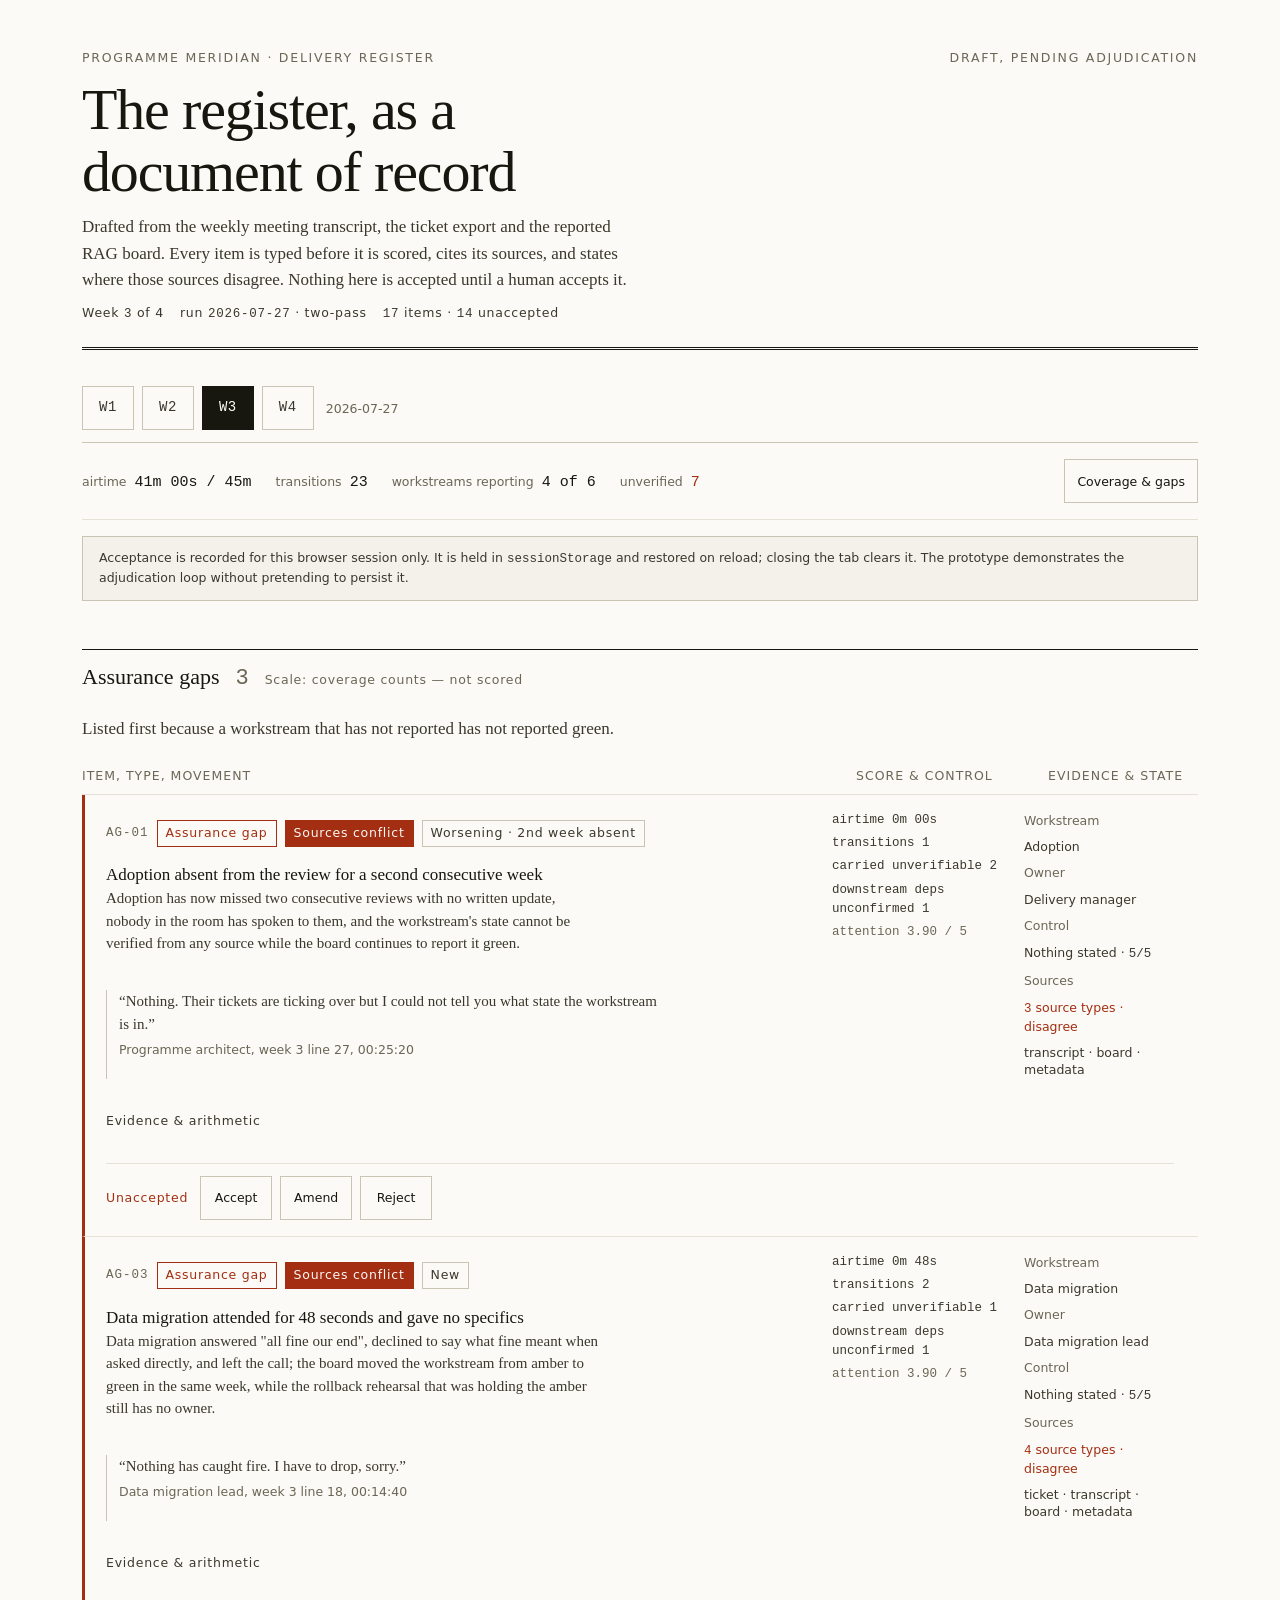
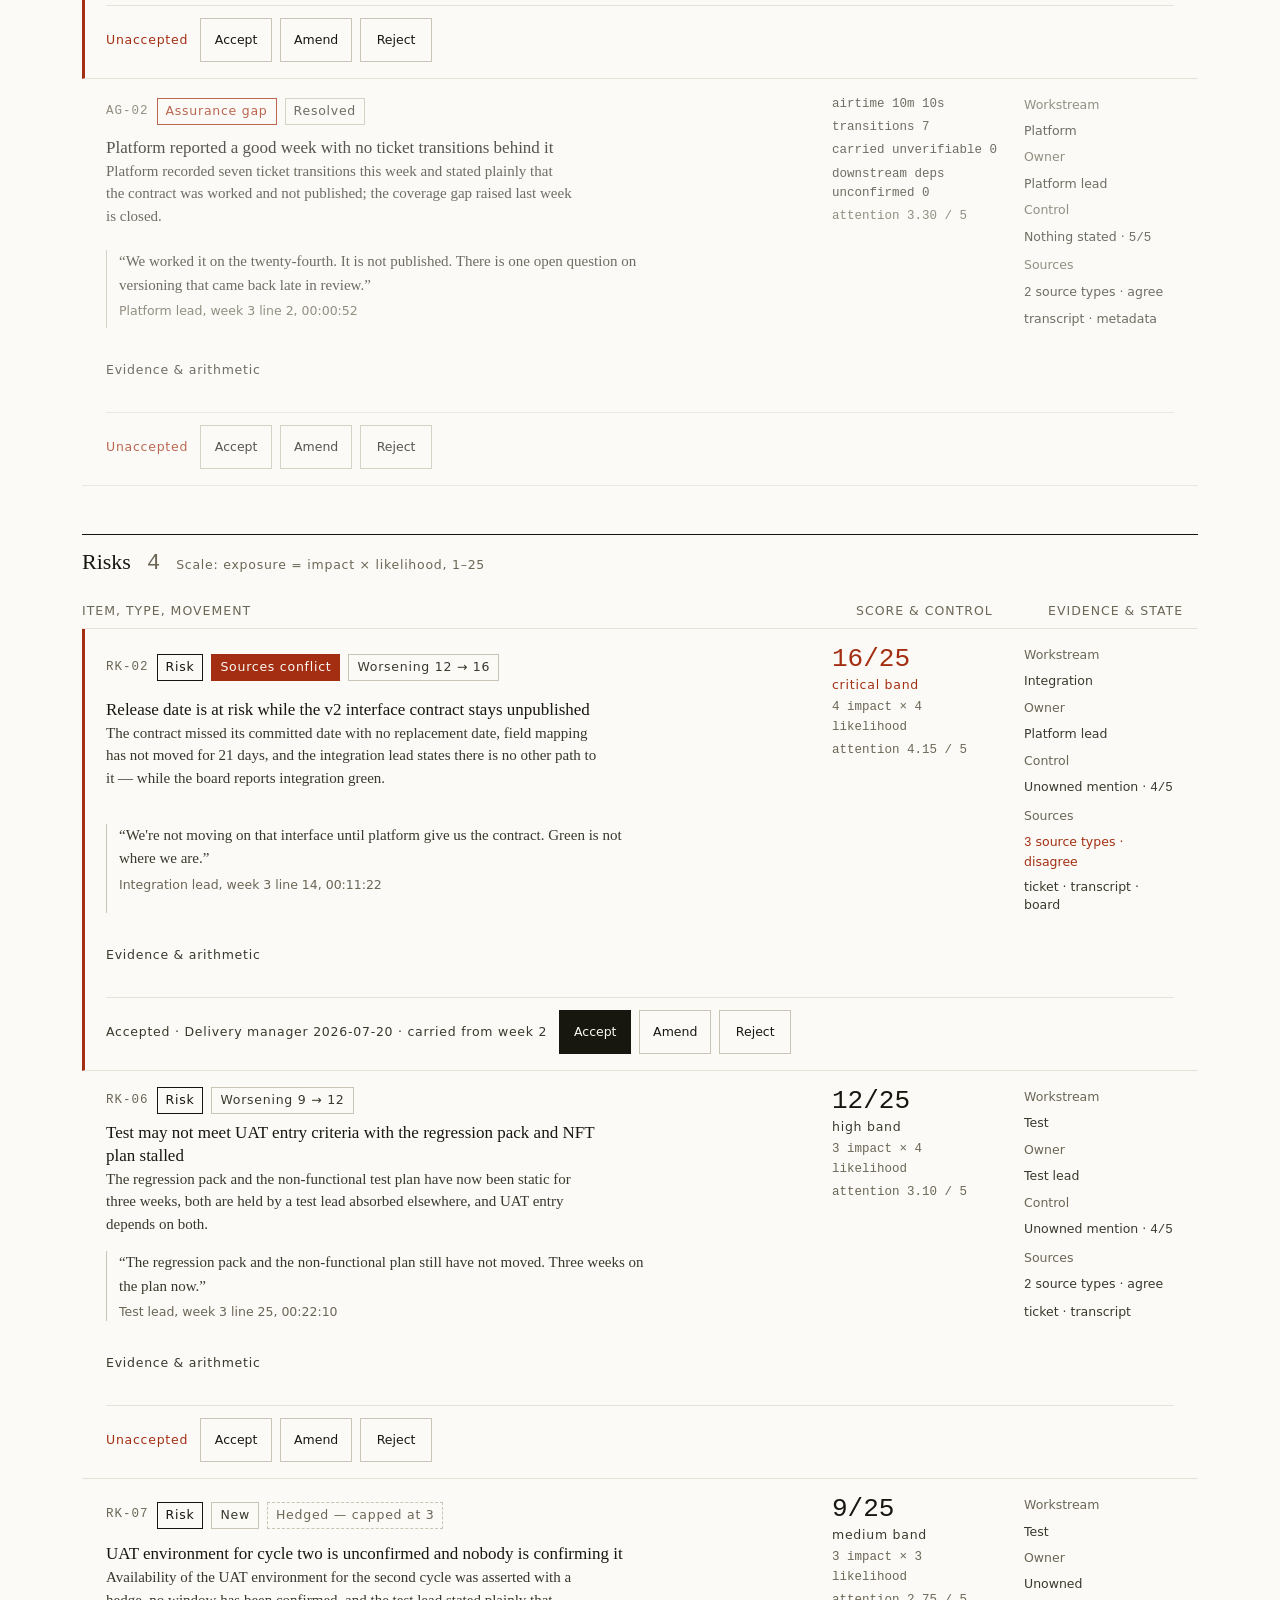
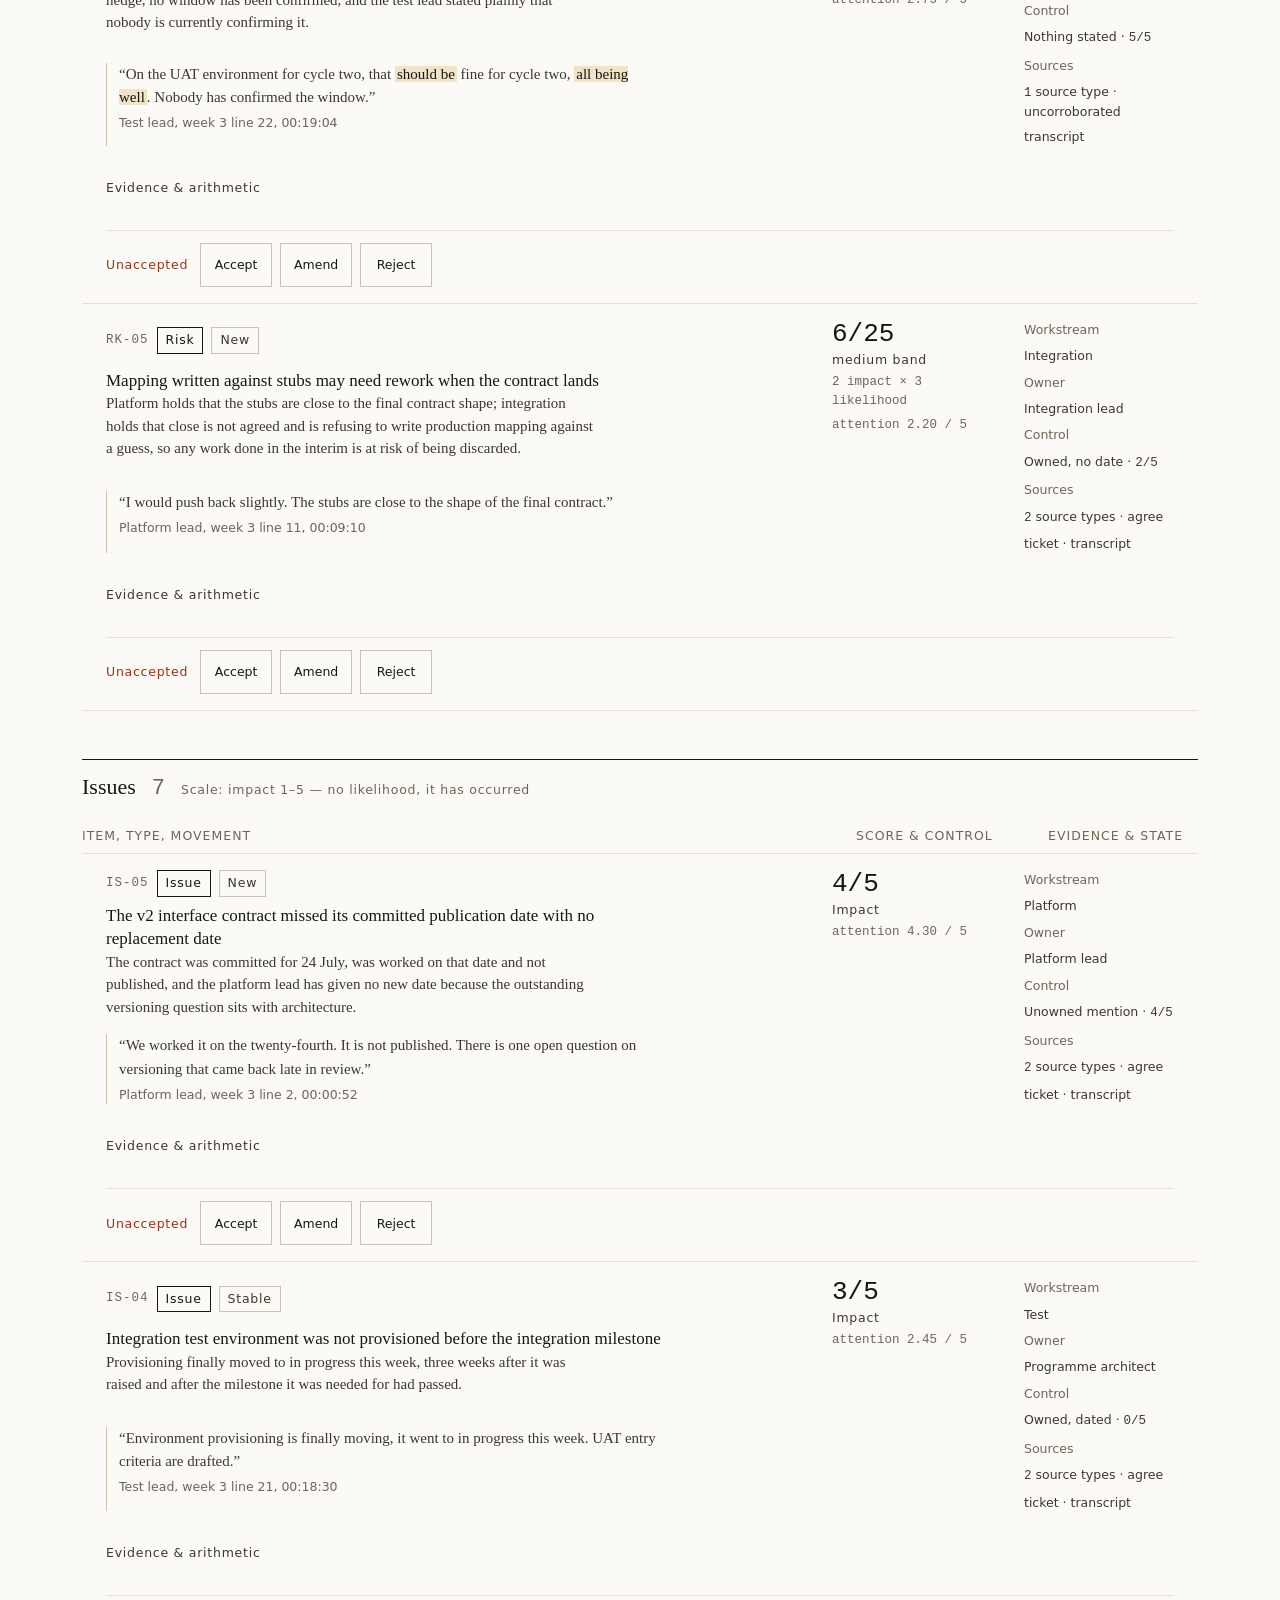
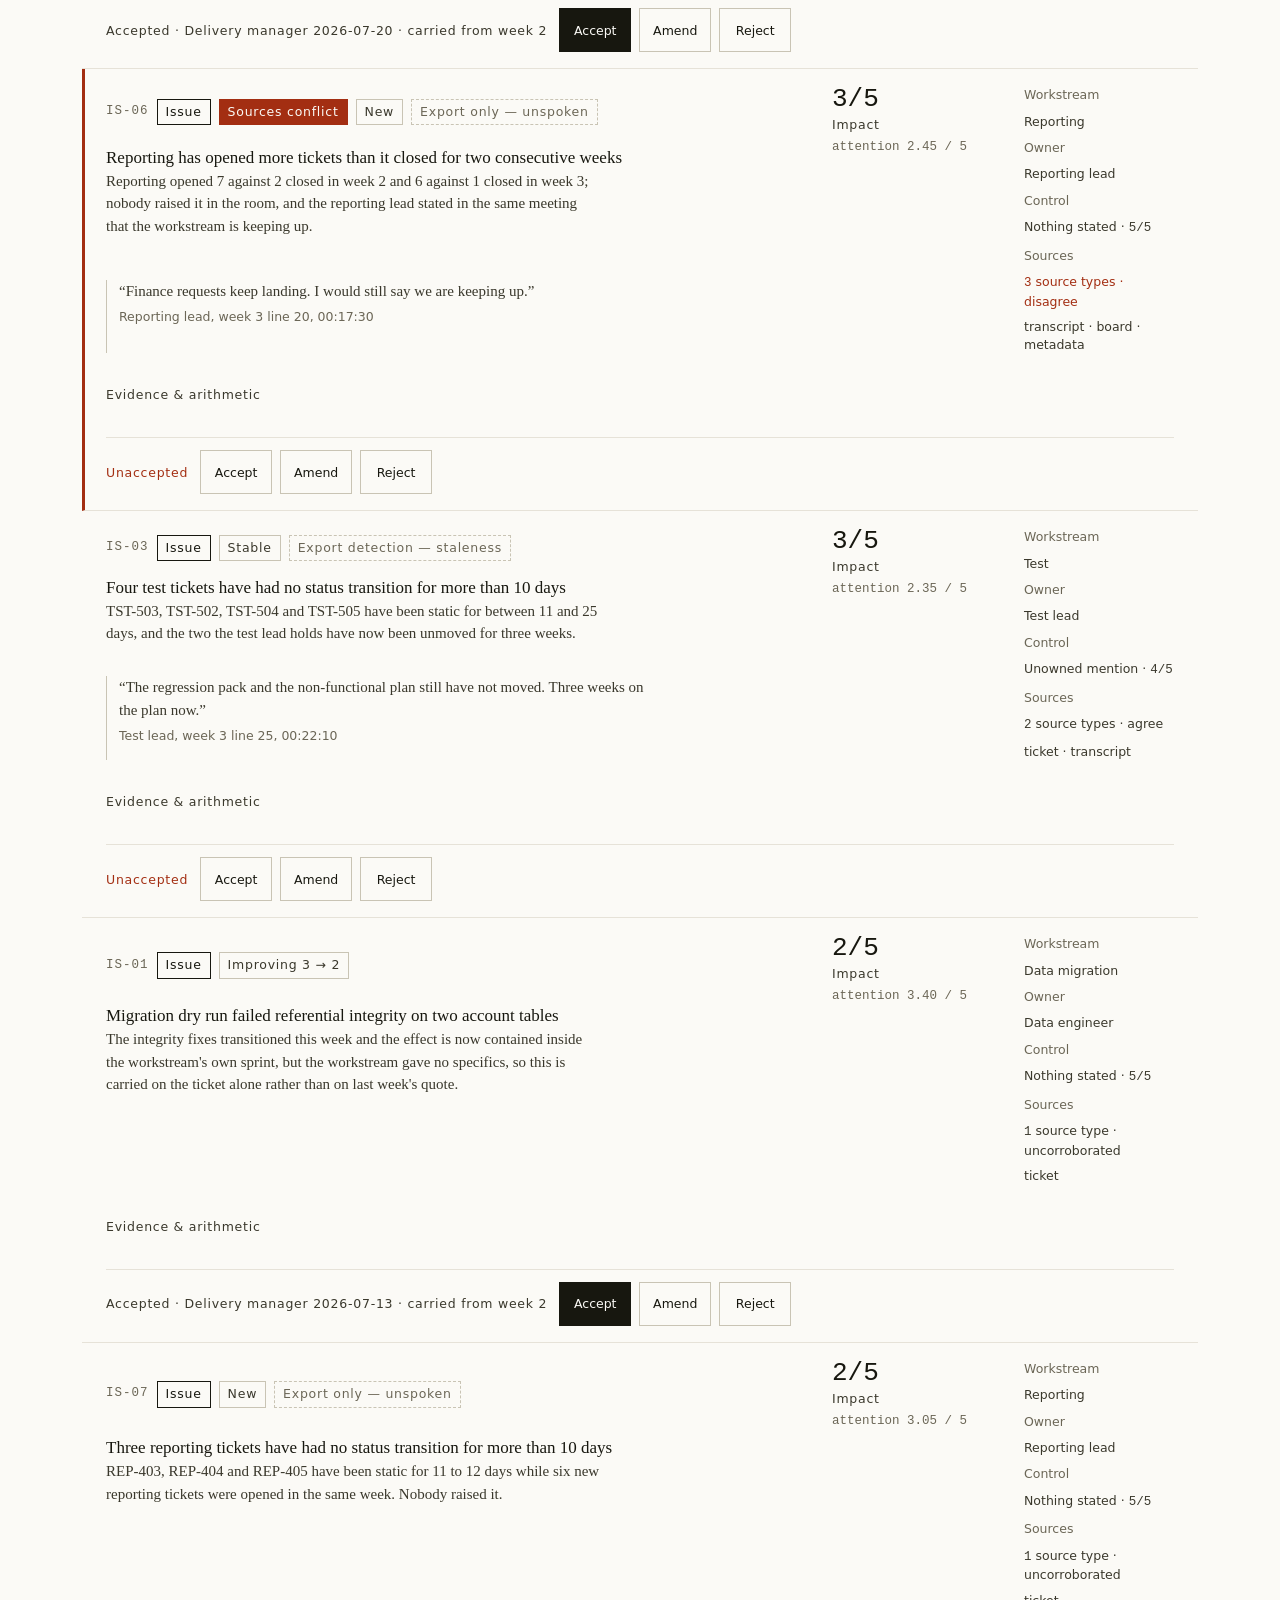
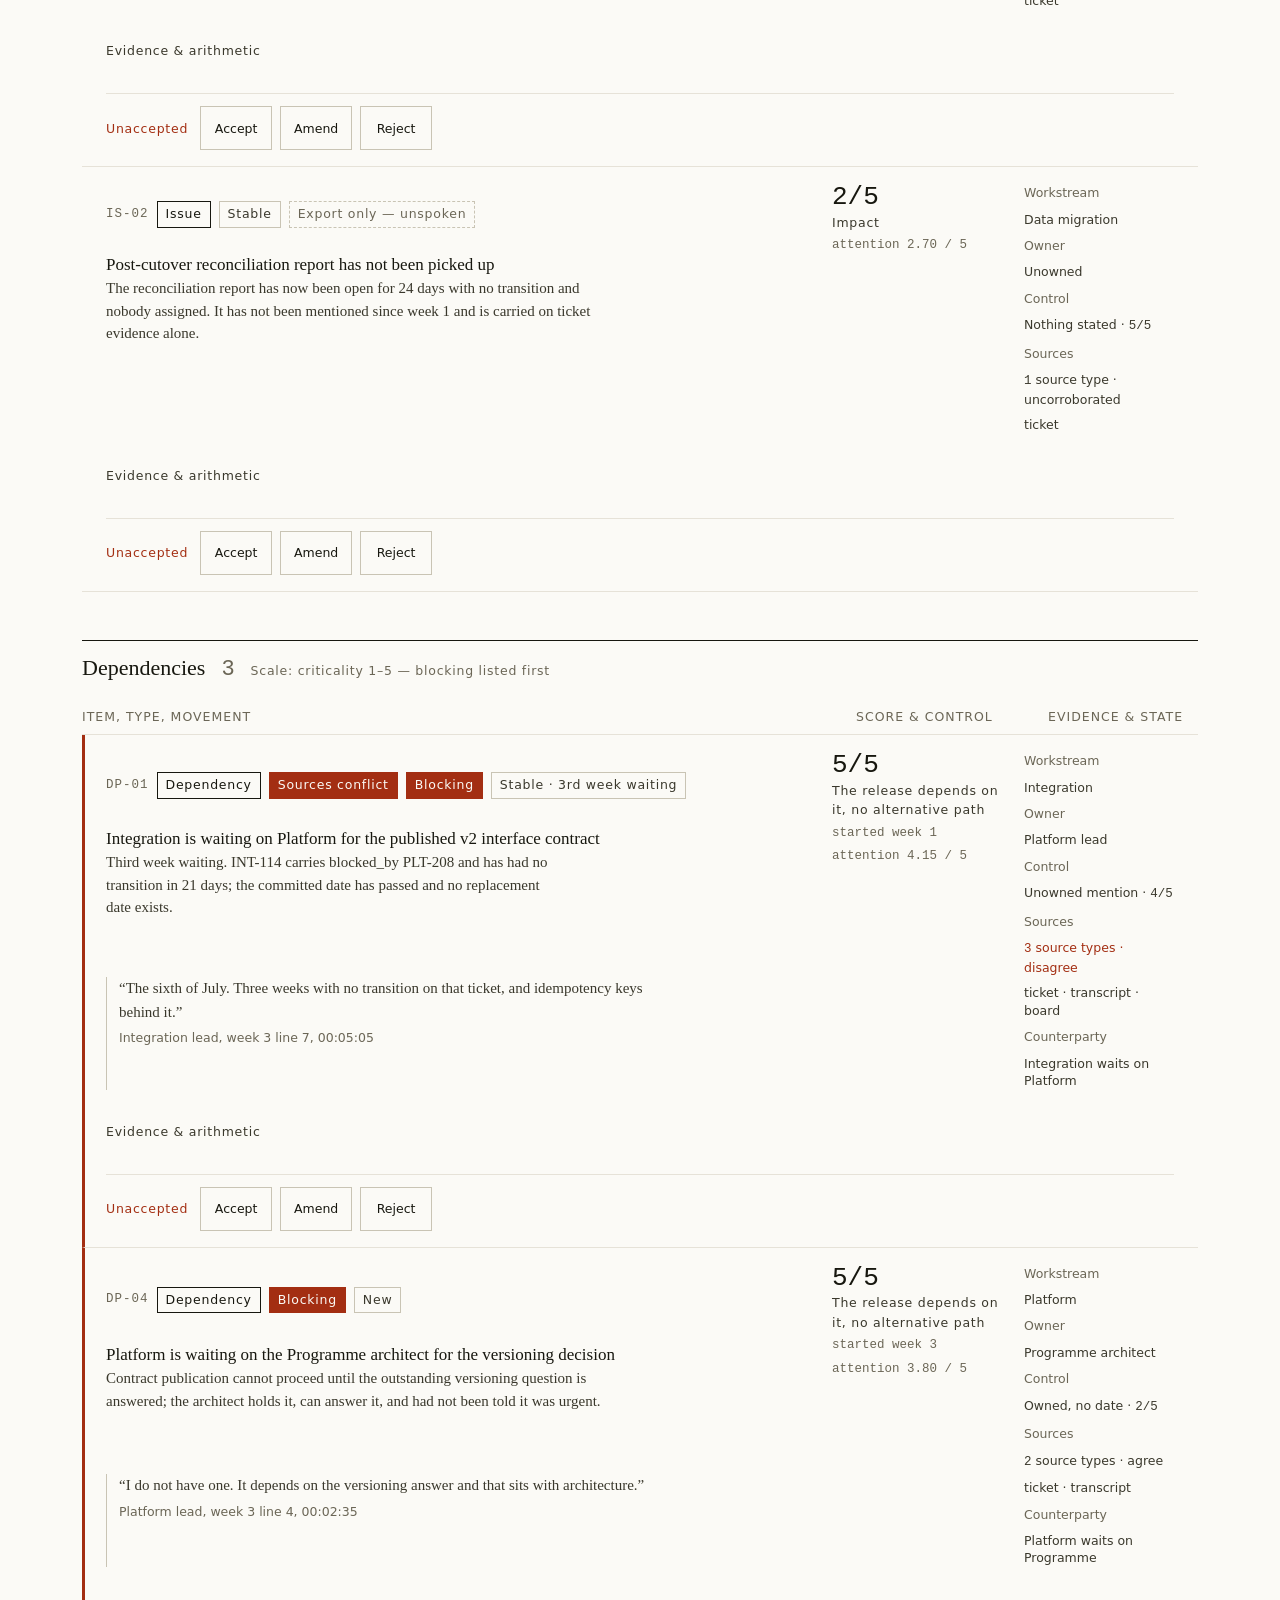
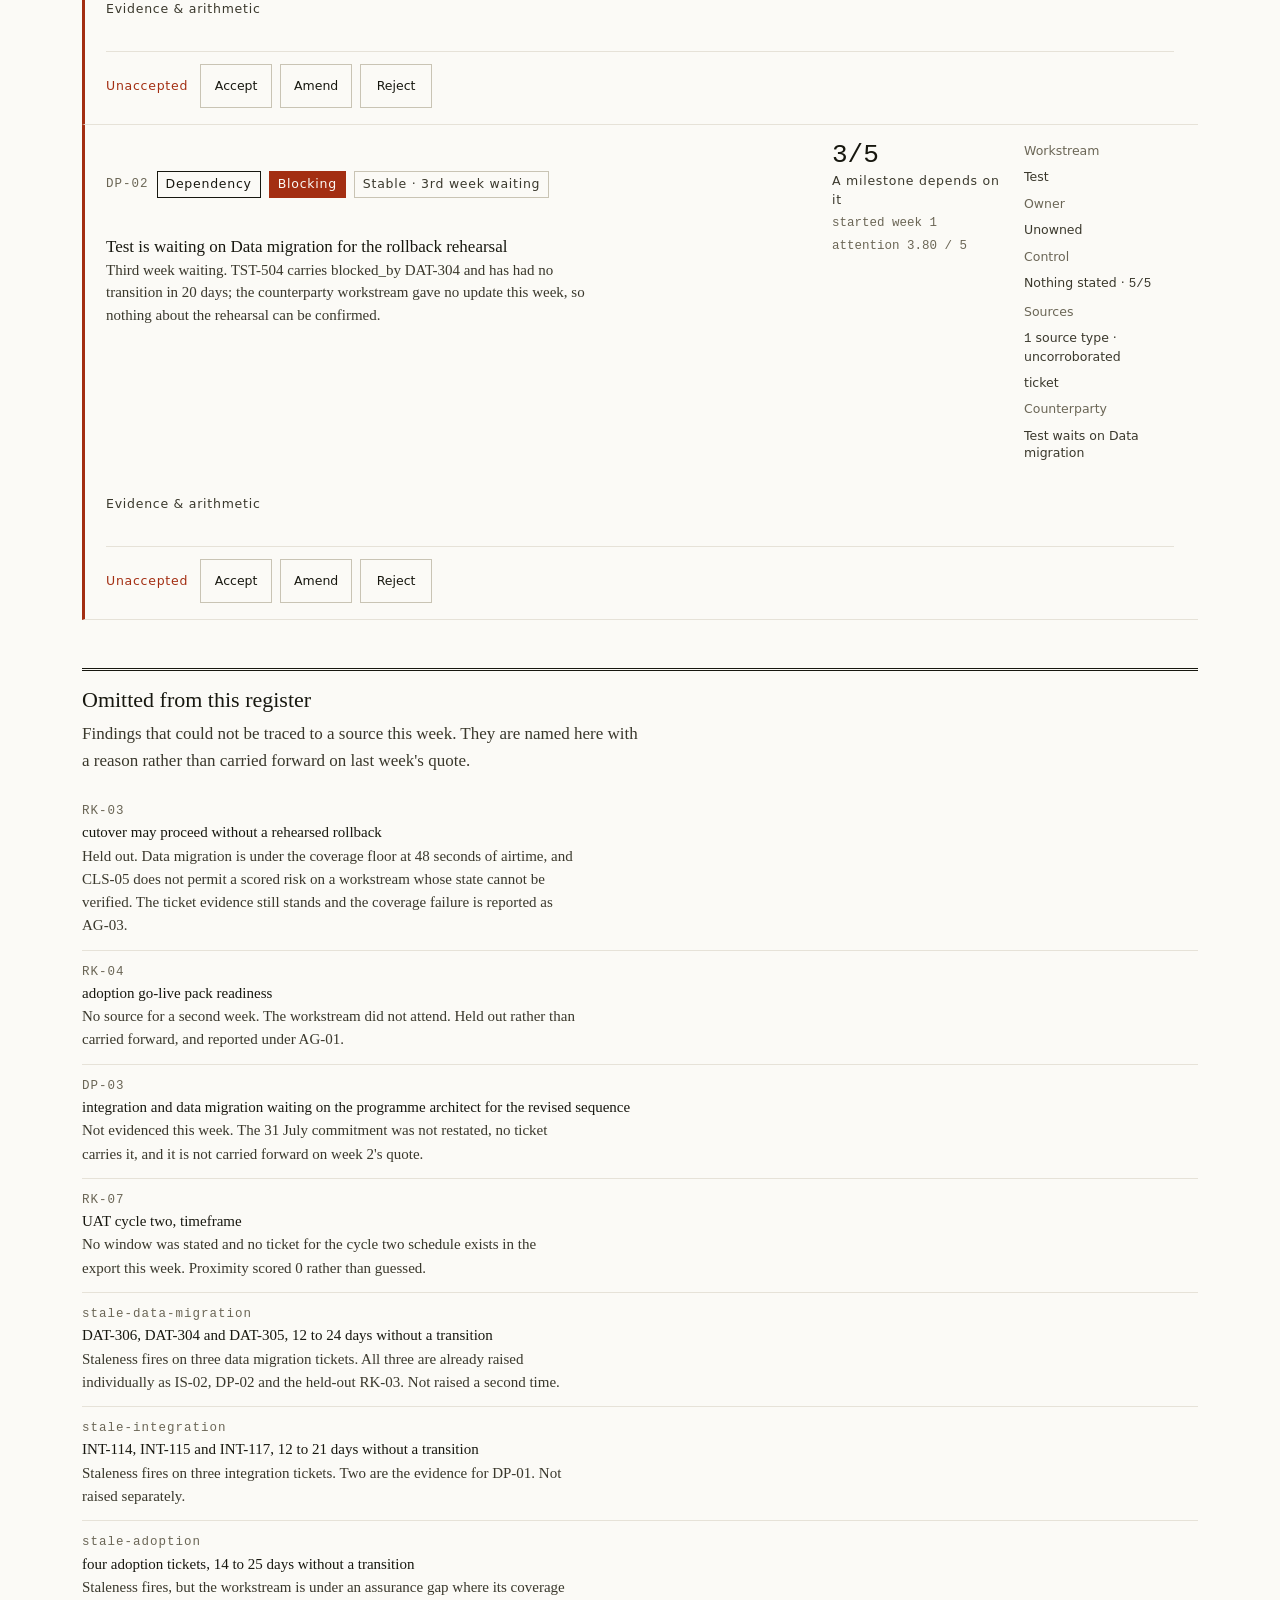
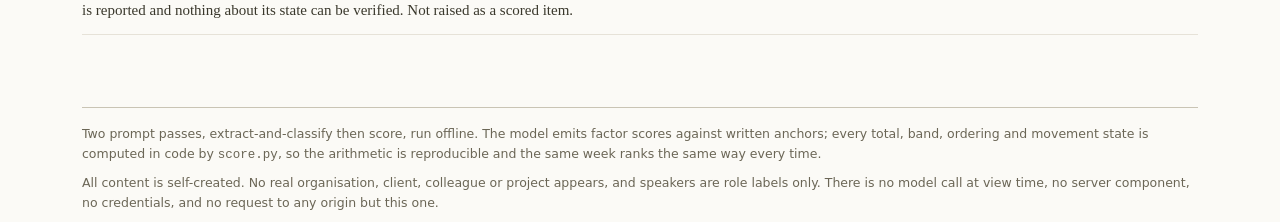
==== risk-radar.html @ 932c8c32 "Build Risk Radar: four-week corpus, two prompt passes, scored register and report Implements the PRD" ====
<!doctype html>
<html lang="en-GB">
<head>
<meta charset="utf-8">
<meta name="viewport" content="width=device-width, initial-scale=1">
<title>Risk Radar — delivery register</title>
<!-- Single-file build. Regenerate with python3 tools/build_bundle.py -->
<meta name="description" content="A weekly delivery register drafted from the meeting transcript, the ticket export and the reported RAG board, where every item cites its evidence.">
<meta name="color-scheme" content="light dark">
<style>
/* Risk Radar — the register as a document of record.
   Tokens are exact and closed: no colour, size or spacing outside this block
   appears anywhere else in the stylesheet. */

:root {
  --paper: #FBFAF6;
  --paper-sunk: #F3F1EA;
  --ink: #17170F;
  --ink-2: #3A382C;
  --ink-3: #6B6656;
  --rule: #C9C4B4;
  --rule-faint: #E6E2D8;
  --alarm: #A32E12;
  --on-alarm: #FBFAF6;
  --reclass: #F1E2C8;
  --hedge: #F1E2C8;

  /* Spectral, IBM Plex Sans and IBM Plex Mono are the intended faces. The
     report makes no request to any origin but itself (NFR-05), so the roles
     are held by system stacks with the same job: serif for prose, sans for
     labels, mono with tabular figures for every number. */
  --font-text: Georgia, "Iowan Old Style", "Times New Roman", serif;
  --font-label: system-ui, -apple-system, "Segoe UI", Roboto, sans-serif;
  --font-num: ui-monospace, SFMono-Regular, "SF Mono", Menlo, Consolas, monospace;

  --s1: 4px; --s2: 8px; --s3: 12px; --s4: 16px;
  --s5: 24px; --s6: 32px; --s7: 48px; --s8: 72px;
}

@media (prefers-color-scheme: dark) {
  :root:not([data-theme="light"]) {
    --paper: #14140E;
    --paper-sunk: #1D1D15;
    --ink: #EFEDE4;
    --ink-2: #C6C2B2;
    --ink-3: #948E7C;
    --rule: #3A382C;
    --rule-faint: #2A2A20;
    --alarm: #E8734F;
    --on-alarm: #14140E;
    --reclass: #3A3320;
    --hedge: #3A3320;
  }
}

:root[data-theme="dark"] {
  --paper: #14140E;
  --paper-sunk: #1D1D15;
  --ink: #EFEDE4;
  --ink-2: #C6C2B2;
  --ink-3: #948E7C;
  --rule: #3A382C;
  --rule-faint: #2A2A20;
  --alarm: #E8734F;
  --on-alarm: #14140E;
  --reclass: #3A3320;
  --hedge: #3A3320;
}

*, *::before, *::after { box-sizing: border-box; }

html { -webkit-text-size-adjust: 100%; }

body {
  margin: 0;
  background: var(--paper);
  color: var(--ink);
  font-family: var(--font-text);
  font-size: 17px;
  line-height: 1.55;
  overflow-wrap: anywhere;
}

/* No radius, no shadow, anywhere. Depth is rules only. */
a { color: inherit; }
h1, h2, h3, h4 { margin: 0; font-weight: 400; }
p { margin: 0; }
dl, dd, dt { margin: 0; }
button { font: inherit; color: inherit; background: none; border: 0; }

.page {
  max-width: 1180px;
  margin: 0 auto;
  padding: var(--s7) var(--s6) var(--s8);
}

.u-num { font-family: var(--font-num); font-variant-numeric: tabular-nums; }
.u-label {
  font-family: var(--font-label);
  font-size: 12.5px;
  letter-spacing: 0.06em;
  line-height: 1.35;
}
.u-caps {
  font-family: var(--font-label);
  font-size: 12.5px;
  font-weight: 600;
  letter-spacing: 0.08em;
  text-transform: uppercase;
  color: var(--ink-3);
}
.u-sr {
  position: absolute; width: 1px; height: 1px;
  padding: 0; margin: -1px; overflow: hidden;
  clip-path: inset(50%); white-space: nowrap;
}

/* ── masthead ───────────────────────────────────────────────────────── */

.masthead {
  display: grid;
  gap: var(--s3);
  padding-bottom: var(--s5);
  border-bottom: 3px double var(--ink);
}
.masthead__rail {
  display: flex; flex-wrap: wrap; gap: var(--s3);
  justify-content: space-between; align-items: baseline;
  color: var(--ink-3);
  font-family: var(--font-label);
  font-size: 12.5px;
  letter-spacing: 0.14em;
  text-transform: uppercase;
}
.masthead__title {
  font-size: clamp(34px, 5vw, 58px);
  line-height: 1.06;
  letter-spacing: -0.02em;
  max-width: 22ch;
  text-wrap: balance;
}
.masthead__sub { max-width: 66ch; color: var(--ink-2); text-wrap: pretty; }
.masthead__counts {
  display: flex; flex-wrap: wrap; gap: var(--s2) var(--s4);
  color: var(--ink-2);
}

.banner {
  margin-top: var(--s4);
  padding: var(--s3) var(--s4);
  border: 1px solid var(--rule);
  background: var(--paper-sunk);
  color: var(--ink-2);
  font-family: var(--font-label);
  font-size: 12.5px;
  line-height: 1.5;
}

/* ── week bar ───────────────────────────────────────────────────────── */

.weekbar {
  position: sticky; top: 0; z-index: 2;
  display: flex; flex-wrap: wrap; gap: var(--s3);
  align-items: center;
  margin-top: var(--s5);
  padding: var(--s3) 0;
  background: var(--paper);
  border-bottom: 1px solid var(--rule);
}
.weekbar__set { display: flex; gap: var(--s2); }
.weekbar__btn {
  min-height: 44px;
  padding: var(--s2) var(--s4);
  border: 1px solid var(--rule);
  background: var(--paper);
  color: var(--ink-2);
  font-family: var(--font-num);
  font-variant-numeric: tabular-nums;
  font-size: 14px;
  letter-spacing: 0.04em;
  cursor: pointer;
}
.weekbar__btn[aria-current="true"] {
  border-color: var(--ink);
  background: var(--ink);
  color: var(--paper);
}
.weekbar__date { color: var(--ink-3); font-family: var(--font-label); font-size: 12.5px; }

/* ── coverage strip ─────────────────────────────────────────────────── */

.coverage {
  display: flex; flex-wrap: wrap;
  gap: var(--s3) var(--s5);
  align-items: baseline;
  padding: var(--s4) 0;
  border-bottom: 1px solid var(--rule-faint);
}
.coverage__stat { display: flex; gap: var(--s2); align-items: baseline; }
.coverage__stat dt { color: var(--ink-3); font-family: var(--font-label); font-size: 12.5px; }
.coverage__stat dd { font-family: var(--font-num); font-variant-numeric: tabular-nums; font-size: 15px; }
.coverage__stat--alarm dd { color: var(--alarm); }
.coverage__more {
  margin-inline-start: auto;
  min-height: 44px; padding: var(--s2) var(--s3);
  border: 1px solid var(--rule);
  font-family: var(--font-label); font-size: 12.5px;
  cursor: pointer;
}

/* ── groups ─────────────────────────────────────────────────────────── */

.group { margin-top: var(--s7); }
.group__head {
  display: flex; flex-wrap: wrap; gap: var(--s2) var(--s4);
  align-items: baseline;
  padding: var(--s3) 0;
  border-top: 1px solid var(--ink);
}
.group__name { font-size: 22px; line-height: 1.2; font-weight: 500; }
.group__count { font-family: var(--font-num); font-variant-numeric: tabular-nums; font-size: 22px; color: var(--ink-3); }
.group__scale { color: var(--ink-3); font-family: var(--font-label); font-size: 12.5px; letter-spacing: 0.06em; }
.group__note { padding: var(--s2) 0 var(--s4); color: var(--ink-2); max-width: 66ch; }
.group__empty { padding: var(--s4) 0; color: var(--ink-3); border-bottom: 1px solid var(--rule-faint); }

.colheads {
  display: grid;
  grid-template-columns: 1fr 168px 150px;
  column-gap: var(--s5);
  padding: var(--s2) 0;
  border-bottom: 1px solid var(--rule-faint);
  color: var(--ink-3);
  font-family: var(--font-label);
  font-size: 12.5px;
  letter-spacing: 0.08em;
  text-transform: uppercase;
}

/* ── row ────────────────────────────────────────────────────────────── */

.row {
  display: grid;
  grid-template-columns: 1fr 168px 150px;
  grid-template-areas:
    "head  score meta"
    "title score meta"
    "quote score meta"
    "evid  evid  evid"
    "adj   adj   adj";
  column-gap: var(--s5);
  row-gap: var(--s2);
  padding: var(--s4) var(--s5);
  border-bottom: 1px solid var(--rule-faint);
}
.row.is-alarm {
  border-inline-start: 3px solid var(--alarm);
  padding-inline-start: 21px;
}
.row.is-rejected { opacity: 0.55; }
.row.is-rejected .row__title { text-decoration: line-through; }
.row.is-resolved { opacity: 0.72; }

.row__head { grid-area: head; display: flex; flex-wrap: wrap; gap: var(--s2); align-items: center; }
.row__id {
  font-family: var(--font-num);
  font-variant-numeric: tabular-nums;
  font-size: 12.5px;
  letter-spacing: 0.08em;
  color: var(--ink-3);
}
.row__title { grid-area: title; font-size: 17px; line-height: 1.35; max-width: 66ch; text-wrap: pretty; }
.row__statement { color: var(--ink-2); font-size: 15px; line-height: 1.5; max-width: 66ch; }
.row__quote {
  grid-area: quote;
  margin: var(--s2) 0 0;
  padding-inline-start: var(--s3);
  border-inline-start: 1px solid var(--rule);
  max-width: 74ch;
  color: var(--ink-2);
  font-size: 15px;
}
.row__quote cite { display: block; margin-top: var(--s1); color: var(--ink-3); font-family: var(--font-label); font-size: 12.5px; font-style: normal; }
.row__quote mark { background: var(--hedge); color: var(--ink); padding: 0 2px; }

.row__score { grid-area: score; align-self: start; }
.score__value { font-family: var(--font-num); font-variant-numeric: tabular-nums; font-size: 26px; font-weight: 500; line-height: 1.15; }
.score__value.is-critical { color: var(--alarm); }
.score__band { font-family: var(--font-label); font-size: 12.5px; letter-spacing: 0.06em; color: var(--ink-2); }
.score__band.is-critical { color: var(--alarm); }
.score__terms, .score__attention { margin-top: var(--s1); font-family: var(--font-num); font-variant-numeric: tabular-nums; font-size: 12.5px; color: var(--ink-3); }
.score__counts { display: grid; gap: var(--s1); }
.score__counts div { font-family: var(--font-num); font-variant-numeric: tabular-nums; font-size: 12.5px; color: var(--ink-2); }
.score__counts b { font-weight: 500; }

.row__meta { grid-area: meta; align-self: start; display: grid; gap: var(--s2); }
.row__meta dt { color: var(--ink-3); font-family: var(--font-label); font-size: 12.5px; }
.row__meta dd { font-family: var(--font-label); font-size: 12.5px; color: var(--ink-2); line-height: 1.4; }
.row__meta dd.is-alarm { color: var(--alarm); }
.row__meta .u-num { font-family: var(--font-num); font-variant-numeric: tabular-nums; }

/* ── chips ──────────────────────────────────────────────────────────── */

.chip {
  display: inline-block;
  padding: var(--s1) var(--s2);
  font-family: var(--font-label);
  font-size: 12.5px;
  letter-spacing: 0.06em;
  line-height: 1.35;
  white-space: normal;
}
.chip--type { border: 1px solid var(--ink); color: var(--ink); }
.chip--type.is-gap { border-color: var(--alarm); color: var(--alarm); }
.chip--alarm { background: var(--alarm); color: var(--on-alarm); border: 1px solid var(--alarm); }
.chip--move { border: 1px solid var(--rule); color: var(--ink-2); }
.chip--reclass { border: 1px solid var(--ink); background: var(--reclass); color: var(--ink); }
.chip--note { border: 1px dashed var(--rule); color: var(--ink-3); }

/* ── disclosure ─────────────────────────────────────────────────────── */

.row__evidence { grid-area: evid; margin-top: var(--s3); }
.row__evidence > summary {
  display: inline-block;
  min-height: 44px;
  padding: var(--s3) 0;
  color: var(--ink-2);
  font-family: var(--font-label);
  font-size: 12.5px;
  letter-spacing: 0.06em;
  cursor: pointer;
}
.row__evidence > summary::marker { color: var(--ink-3); }

.panel {
  margin-top: var(--s3);
  padding: var(--s4);
  background: var(--paper-sunk);
  border: 1px solid var(--rule-faint);
}
.panel + .panel { margin-top: var(--s3); }
.panel__head { margin-bottom: var(--s3); }

.src { padding: var(--s3) 0; border-top: 1px solid var(--rule-faint); }
.src:first-of-type { border-top: 0; }
.src__type { color: var(--ink-3); font-family: var(--font-label); font-size: 12.5px; letter-spacing: 0.08em; text-transform: uppercase; }
.src__obs { margin-top: var(--s1); color: var(--ink-2); font-size: 15px; max-width: 66ch; }

.lines { margin-top: var(--s2); display: grid; gap: var(--s1); }
.lines__line { display: grid; grid-template-columns: 92px 1fr; gap: var(--s3); color: var(--ink-3); font-size: 15px; }
.lines__line.is-cited { color: var(--ink); }
.lines__stamp { font-family: var(--font-num); font-variant-numeric: tabular-nums; font-size: 12.5px; padding-top: 3px; }
.lines__who { font-family: var(--font-label); font-size: 12.5px; display: block; }
.lines__text { max-width: 74ch; }
.lines__text mark { background: var(--hedge); color: var(--ink); padding: 0 2px; }

.fields { margin-top: var(--s2); display: grid; gap: var(--s2); }
.fields__row { display: grid; grid-template-columns: 168px 1fr; gap: var(--s3); font-size: 15px; }
.fields__k { color: var(--ink-3); font-family: var(--font-label); font-size: 12.5px; }
.fields__v { font-family: var(--font-num); font-variant-numeric: tabular-nums; font-size: 14px; }

.conflict {
  margin-top: var(--s3);
  padding: var(--s3);
  border: 1px solid var(--alarm);
  color: var(--ink-2);
  font-size: 15px;
  max-width: 74ch;
}
.conflict b { color: var(--alarm); font-family: var(--font-label); font-size: 12.5px; letter-spacing: 0.06em; text-transform: uppercase; display: block; margin-bottom: var(--s1); }

.sum { margin-top: var(--s2); font-family: var(--font-num); font-variant-numeric: tabular-nums; font-size: 14px; }
.sum__line { display: grid; grid-template-columns: minmax(0, 1fr) 78px 52px 80px; gap: var(--s2); padding: 3px 0; }
.sum__line span:not(:first-child) { text-align: end; }
.sum__rule { border-top: 1px solid var(--rule); margin-top: var(--s2); padding-top: var(--s2); }
.sum__total { font-weight: 500; }

/* Each factor expands to the anchor sentence it was scored against. The
   native disclosure marker would sit on its own line above the row, so it is
   replaced by a sign in front of the factor name. */
.sum details > summary { cursor: pointer; color: inherit; font-family: var(--font-num); list-style: none; }
.sum details > summary::-webkit-details-marker { display: none; }
.sum details > summary .sum__line span:first-child::before { content: "+ "; color: var(--ink-3); }
.sum details[open] > summary .sum__line span:first-child::before { content: "− "; color: var(--ink-3); }
.sum__anchor { padding: var(--s1) 0 var(--s2); color: var(--ink-3); font-family: var(--font-text); font-size: 15px; max-width: 66ch; }
.sum__note { margin-top: var(--s2); color: var(--ink-3); font-family: var(--font-label); font-size: 12.5px; }

/* ── acceptance ─────────────────────────────────────────────────────── */

.row__adjudicate {
  grid-area: adj;
  display: flex; flex-wrap: wrap; gap: var(--s2) var(--s3);
  align-items: center;
  margin: var(--s3) 0 0;
  padding: var(--s3) 0 0;
  border: 0; border-top: 1px solid var(--rule-faint);
}
.row__adjudicate legend { padding: 0; }
.adj__state { font-family: var(--font-label); font-size: 12.5px; letter-spacing: 0.06em; }
.adj__state.is-unaccepted { color: var(--alarm); }
.adj__state.is-accepted, .adj__state.is-amended { color: var(--ink-2); }
.adj__state.is-rejected { color: var(--ink-3); }
.adj__buttons { display: flex; gap: var(--s2); }
.adj__btn {
  min-height: 44px; min-width: 72px;
  padding: var(--s2) var(--s3);
  border: 1px solid var(--rule);
  font-family: var(--font-label); font-size: 12.5px;
  cursor: pointer;
}
.adj__btn[aria-pressed="true"] { border-color: var(--ink); background: var(--ink); color: var(--paper); }
.adj__note { color: var(--ink-3); font-family: var(--font-label); font-size: 12.5px; max-width: 66ch; }
.adj__note del { color: var(--ink-3); }

/* ── omissions ──────────────────────────────────────────────────────── */

.omissions { margin-top: var(--s7); padding-top: var(--s4); border-top: 3px double var(--ink); }
.omissions__list { margin-top: var(--s3); display: grid; gap: var(--s3); }
.omissions__item { padding-bottom: var(--s3); border-bottom: 1px solid var(--rule-faint); }
.omissions__ref { font-family: var(--font-num); font-variant-numeric: tabular-nums; font-size: 12.5px; letter-spacing: 0.08em; color: var(--ink-3); }
.omissions__subject { font-size: 15px; }
.omissions__reason { color: var(--ink-2); font-size: 15px; max-width: 66ch; }

.dialog {
  margin-top: var(--s3);
  padding: var(--s4);
  border: 1px solid var(--rule);
  background: var(--paper-sunk);
}
.dialog table { width: 100%; border-collapse: collapse; font-size: 15px; }
.dialog th, .dialog td { text-align: start; padding: var(--s2) var(--s3) var(--s2) 0; border-bottom: 1px solid var(--rule-faint); }
.dialog th { color: var(--ink-3); font-family: var(--font-label); font-size: 12.5px; font-weight: 600; }
.dialog td.u-num { font-family: var(--font-num); font-variant-numeric: tabular-nums; }

.foot { margin-top: var(--s8); padding-top: var(--s4); border-top: 1px solid var(--rule); color: var(--ink-3); font-family: var(--font-label); font-size: 12.5px; line-height: 1.6; }
.foot p + p { margin-top: var(--s2); }

/* ── mobile, < 900px ────────────────────────────────────────────────── */

@media (max-width: 899px) {
  .page { padding: var(--s5) var(--s4) var(--s7); }

  .colheads { display: none; }

  .row {
    grid-template-columns: minmax(0, 1fr);
    grid-template-areas: "head" "title" "score" "meta" "quote" "evid" "adj";
    padding: var(--s4);
    row-gap: var(--s3);
  }
  .row.is-alarm { padding-inline-start: 13px; }

  .row__meta { grid-template-columns: minmax(0, 1fr); }
  .row__quote { margin-top: 0; }

  .weekbar__set { width: 100%; }
  .weekbar__btn { flex: 1 1 0; min-width: 0; padding: var(--s2); text-align: center; }
  .coverage__more { margin-inline-start: 0; width: 100%; text-align: center; }

  /* No table ever scrolls sideways. Below 700px every field table becomes
     label/value pairs. */
  .fields__row, .lines__line, .sum__line { grid-template-columns: minmax(0, 1fr); gap: var(--s1); }
  .sum__line span:not(:first-child) { text-align: start; }
  .dialog table, .dialog thead, .dialog tbody, .dialog tr, .dialog th, .dialog td { display: block; width: auto; }
  .dialog thead { display: none; }
  .dialog tr { padding: var(--s2) 0; border-bottom: 1px solid var(--rule-faint); }
  .dialog td { border: 0; padding: 2px 0; }
  .dialog td::before { content: attr(data-label) " "; color: var(--ink-3); font-family: var(--font-label); font-size: 12.5px; }

  .adj__buttons { width: 100%; }
  .adj__btn { flex: 1 1 0; }
}

/* ── motion ─────────────────────────────────────────────────────────── */

.panel { animation: reveal 120ms ease-out; }
@keyframes reveal { from { opacity: 0; } to { opacity: 1; } }

@media (prefers-reduced-motion: reduce) {
  *, *::before, *::after { animation: none !important; transition: none !important; }
}

/* ── print ──────────────────────────────────────────────────────────── */

@media print {
  .weekbar, .adj__buttons, .coverage__more { display: none; }
  .row { break-inside: avoid; }
  .row__evidence[open] > summary { list-style: none; }
}

</style>
<link rel="icon" href="data:image/svg+xml,<svg xmlns='http://www.w3.org/2000/svg' viewBox='0 0 16 16'><rect width='16' height='16' fill='%23FBFAF6'/><rect x='2' y='2' width='2' height='12' fill='%23A32E12'/><rect x='6' y='4' width='8' height='1.5' fill='%2317170F'/><rect x='6' y='8' width='6' height='1.5' fill='%23C9C4B4'/><rect x='6' y='11' width='7' height='1.5' fill='%23C9C4B4'/></svg>">
</head>
<body>
<div class="page">

  <header class="masthead">
    <div class="masthead__rail">
      <span>Programme Meridian &middot; delivery register</span>
      <span>Draft, pending adjudication</span>
    </div>
    <h1 class="masthead__title">The register, as a document of record</h1>
    <p class="masthead__sub">Drafted from the weekly meeting transcript, the ticket export and the reported RAG board. Every item is typed before it is scored, cites its sources, and states where those sources disagree. Nothing here is accepted until a human accepts it.</p>
    <dl class="masthead__counts u-label" id="masthead-counts"></dl>
  </header>

  <nav class="weekbar" aria-label="Week">
    <div class="weekbar__set" id="weekbar" role="group" aria-label="Choose a week"></div>
    <span class="weekbar__date u-num" id="weekbar-date"></span>
  </nav>

  <section aria-label="Coverage">
    <dl class="coverage" id="coverage"></dl>
    <div id="coverage-detail" hidden></div>
  </section>

  <p class="banner" id="session-banner">
    Acceptance is recorded for this browser session only. It is held in
    <span class="u-num">sessionStorage</span> and restored on reload; closing the tab clears it.
    The prototype demonstrates the adjudication loop without pretending to persist it.
  </p>

  <noscript>
    <p class="banner">The register itself is rendered from the committed run data by
    <span class="u-num">app.js</span>. Without JavaScript the four week files under
    <span class="u-num">runs/</span> are still readable directly, and they are the
    complete record: the report adds layout, not content.</p>
  </noscript>

  <main id="register" aria-live="polite"></main>

  <section class="omissions" id="omissions" hidden>
    <h2 class="group__name">Omitted from this register</h2>
    <p class="group__note">Findings that could not be traced to a source this week. They are named here with a reason rather than carried forward on last week's quote.</p>
    <div class="omissions__list" id="omissions-list"></div>
  </section>

  <footer class="foot">
    <p>Two prompt passes, extract-and-classify then score, run offline. The model emits factor scores against written anchors; every total, band, ordering and movement state is computed in code by <span class="u-num">score.py</span>, so the arithmetic is reproducible and the same week ranks the same way every time.</p>
    <p>All content is self-created. No real organisation, client, colleague or project appears, and speakers are role labels only. There is no model call at view time, no server component, no credentials, and no request to any origin but this one.</p>
  </footer>

</div>
<!-- Over http the report reads runs/week-N-register.json for the week being
     viewed, one week at a time. From file:// it loads data.bundle.js, which
     carries the same data inlined. app.js decides which; neither reaches
     another origin. -->
<script>window.RISK_RADAR = {"registers":{"1":{"week":1,"date":"2026-07-13","programme":"Programme Meridian","pass":"2-score","generated_by":"two-pass run: prompts/1-extract-classify.md then prompts/2-score.md, over data/transcripts/week-1.json, data/tickets.csv and data/board.json. Totals, ordering and movement written by score.py.","prior_register":null,"notes":["No prior register exists, so every item is new. Movement should not be read as calm.","All six workstreams cleared the coverage floor this week: no assurance gap was raised."],"coverage":{"meeting_duration_seconds":2700,"airtime_seconds":{"platform":520,"integration":480,"data-migration":430,"reporting":400,"test":390,"adoption":360},"airtime_total_seconds":2580,"transitions":{"platform":2,"integration":2,"data-migration":2,"reporting":2,"test":2,"adoption":3},"transitions_total":13,"opened":{"platform":0,"integration":1,"data-migration":1,"reporting":1,"test":2,"adoption":1},"closed":{"platform":2,"integration":1,"data-migration":1,"reporting":2,"test":1,"adoption":0},"workstreams_reporting":6,"workstreams_total":6,"unverified_count":4,"board":{"platform":"green","integration":"green","data-migration":"amber","reporting":"green","test":"green","adoption":"green"}},"items":[{"id":"RK-03","lineage":"rollback-rehearsal","type":"risk","title":"Cutover may proceed without a rehearsed rollback","statement":"The rollback rehearsal for the cutover window has not been scheduled, has no owner and has no date, and the migration would go ahead with no proven way back.","workstream":"data-migration","owner":{"role":"Data migration lead","stated":true,"basis":"raised it and holds the ticket"},"sources":[{"type":"ticket","ticket_id":"DAT-304","field":"status","value":"Open","observation":"Rollback rehearsal for the cutover window is open, due 2026-08-21, and has had no transition since 2026-07-13."},{"type":"transcript","week":1,"line":8,"timestamp":"00:10:14","speaker":"Data migration lead","quote":"The rollback rehearsal has not happened. It is on the plan, nobody is against it, but I have not put a name against it yet."},{"type":"transcript","week":1,"line":9,"timestamp":"00:11:40","speaker":"Programme architect","quote":"The rehearsal has to land before the cutover window opens or we are migrating without a way back."}],"impact":4,"likelihood":3,"proximity":3,"control":{"stated":true,"text":"On the plan, and nobody is against it.","owner":null,"date":null,"score":4,"anchor":"Mitigation mentioned but unowned, or an action stated with no substance."},"attention_factors":{"proximity":3,"blast_radius":3,"control_status":4,"evidence_confidence":2,"anchors":{"proximity":"Within 6 weeks. The cutover window is anchored to DAT-304's due date of 2026-08-21, 39 days out.","blast_radius":"One other workstream is affected. TST-504 in test is blocked behind DAT-304.","control_status":"Mitigation mentioned but unowned, or an action stated with no substance.","evidence_confidence":"Two or more source types cover this and they agree."}},"hedge":{"present":false},"contradiction":{"present":false},"acceptance":{"state":"accepted","by":"Delivery manager","at":"2026-07-13","note":null},"computed":{"attention":3.1,"attention_terms":[{"factor":"proximity","score":3,"weight":0.35,"product":1.05},{"factor":"blast_radius","score":3,"weight":0.25,"product":0.75},{"factor":"control_status","score":4,"weight":0.25,"product":1.0},{"factor":"evidence_confidence","score":2,"weight":0.15,"product":0.3}],"exposure":12,"band":"high","rank":1,"group_rank":1},"movement":{"measure":"exposure","from":null,"to":12,"note":"no prior register exists","state":"new"}},{"id":"RK-02","lineage":"contract-release-risk","type":"risk","title":"Integration cannot finalise field mapping until the v2 interface contract is published","statement":"Integration's field mapping is contingent on a contract platform has committed to publish on 24 July; if that date moves, integration has no alternative path and the release date is exposed.","workstream":"integration","owner":{"role":"Platform lead","stated":true,"basis":"stated ownership of the contract on the call"},"sources":[{"type":"ticket","ticket_id":"PLT-208","field":"due_date","value":"2026-07-24","observation":"Publish v2 interface contract is in progress and due on the date the platform lead committed to."},{"type":"transcript","week":1,"line":5,"timestamp":"00:05:02","speaker":"Integration lead","quote":"Slowed. We are working against stubs. If the twenty-fourth moves we stop, because there is nothing else on that path."},{"type":"board","workstream":"integration","status":"green","date":"2026-07-13","observation":"Reported green, consistent with the spoken position that work is slowed rather than stopped."}],"impact":4,"likelihood":2,"proximity":5,"control":{"stated":true,"text":"It will not move. I own it and the review comments are minor.","owner":"Platform lead","date":"2026-07-24","score":0,"anchor":"Mitigation stated, owned, with a date."},"attention_factors":{"proximity":5,"blast_radius":5,"control_status":0,"evidence_confidence":2,"anchors":{"proximity":"Within 2 weeks. The committed publication date is 11 days out.","blast_radius":"Programme-wide, or affects a party outside the programme. Two workstreams sit downstream of the contract and the programme architect named it as the highest-value item on the programme.","control_status":"Mitigation stated, owned, with a date.","evidence_confidence":"Two or more source types cover this and they agree."}},"hedge":{"present":false},"contradiction":{"present":false},"acceptance":{"state":"accepted","by":"Delivery manager","at":"2026-07-13","note":null},"computed":{"attention":3.3,"attention_terms":[{"factor":"proximity","score":5,"weight":0.35,"product":1.75},{"factor":"blast_radius","score":5,"weight":0.25,"product":1.25},{"factor":"control_status","score":0,"weight":0.25,"product":0.0},{"factor":"evidence_confidence","score":2,"weight":0.15,"product":0.3}],"exposure":8,"band":"medium","rank":2,"group_rank":2},"movement":{"measure":"exposure","from":null,"to":8,"note":"no prior register exists","state":"new"}},{"id":"RK-01","lineage":"env-provisioning","type":"risk","title":"Integration test environment may not be provisioned before the integration milestone","statement":"The provisioning request for the integration test environment has been raised and not actioned; if it is not delivered by the end of the month the integration milestone moves and two workstreams replan around it.","workstream":"test","owner":{"role":"Test lead","stated":true,"basis":"raised it and is the ticket assignee"},"sources":[{"type":"ticket","ticket_id":"TST-506","field":"status","value":"Open","observation":"Environment provisioning for integration test was raised on 2026-07-13 with a due date of 2026-07-24 and has had no transition since."},{"type":"transcript","week":1,"line":12,"timestamp":"00:16:05","speaker":"Test lead","quote":"I think we will get it. Probably by the end of the month, all being well."},{"type":"transcript","week":1,"line":14,"timestamp":"00:17:48","speaker":"Test lead","quote":"Then the integration milestone moves, and integration and data migration both have to replan around it."}],"impact":3,"likelihood":3,"proximity":4,"control":{"stated":true,"text":"The request went in.","owner":"Test lead","date":null,"score":2,"anchor":"Mitigation stated and owned, no date. TST-506 carries a due date but no committed delivery date was given for the environment itself."},"attention_factors":{"proximity":4,"blast_radius":3,"control_status":2,"evidence_confidence":2,"anchors":{"proximity":"Within 4 weeks. The stated horizon is the end of the month, 18 days out.","blast_radius":"One other workstream is affected. Integration and data migration were both named as having to replan.","control_status":"Mitigation stated and owned, no date.","evidence_confidence":"Two or more source types cover this and they agree."}},"hedge":{"present":true,"terms":["i think","probably","all being well"],"quote":"I think we will get it. Probably by the end of the month, all being well.","cap_applied":true},"contradiction":{"present":false},"acceptance":{"state":"unaccepted"},"computed":{"attention":2.95,"attention_terms":[{"factor":"proximity","score":4,"weight":0.35,"product":1.4},{"factor":"blast_radius","score":3,"weight":0.25,"product":0.75},{"factor":"control_status","score":2,"weight":0.25,"product":0.5},{"factor":"evidence_confidence","score":2,"weight":0.15,"product":0.3}],"exposure":9,"band":"medium","rank":3,"group_rank":3},"movement":{"measure":"exposure","from":null,"to":9,"note":"no prior register exists","state":"new"}},{"id":"RK-04","lineage":"adoption-readiness","type":"risk","title":"Adoption go-live pack has not started and carries no date","statement":"The go-live pack has not been started, its owner has given no date, and its start is stated to depend on a training needs analysis that has itself not moved since the end of June.","workstream":"adoption","owner":{"role":"Adoption lead","stated":true,"basis":"claimed ownership on the call"},"sources":[{"type":"transcript","week":1,"line":17,"timestamp":"00:23:15","speaker":"Adoption lead","quote":"The user guide is drafting. The go-live pack has not started and I do not have a date for it."},{"type":"transcript","week":1,"line":19,"timestamp":"00:25:02","speaker":"Adoption lead","quote":"Me. No date yet. Realistically it depends on when training needs analysis closes."}],"impact":3,"likelihood":3,"proximity":0,"control":{"stated":true,"text":"Owned by the adoption lead.","owner":"Adoption lead","date":null,"score":2,"anchor":"Mitigation stated and owned, no date."},"attention_factors":{"proximity":0,"blast_radius":0,"control_status":2,"evidence_confidence":5,"anchors":{"proximity":"Beyond 6 months, or no timeframe stated. No timeframe was stated and no ticket for the go-live pack exists in the export this week, so this scores 0 and is recorded in gaps.","blast_radius":"Contained within one workstream.","control_status":"Mitigation stated and owned, no date.","evidence_confidence":"A single source, uncorroborated. The transcript is the only source type covering this."}},"hedge":{"present":true,"terms":["realistically"],"quote":"Me. No date yet. Realistically it depends on when training needs analysis closes.","cap_applied":true},"contradiction":{"present":false},"acceptance":{"state":"unaccepted"},"computed":{"attention":1.25,"attention_terms":[{"factor":"proximity","score":0,"weight":0.35,"product":0.0},{"factor":"blast_radius","score":0,"weight":0.25,"product":0.0},{"factor":"control_status","score":2,"weight":0.25,"product":0.5},{"factor":"evidence_confidence","score":5,"weight":0.15,"product":0.75}],"exposure":9,"band":"medium","rank":4,"group_rank":4},"movement":{"measure":"exposure","from":null,"to":9,"note":"no prior register exists","state":"new"}},{"id":"IS-01","lineage":"migration-integrity","type":"issue","title":"First migration dry run failed referential integrity on two account tables","statement":"The first dry run has already failed referential integrity on two of the account tables, and dry run two cannot be evaluated until the fixes land.","workstream":"data-migration","owner":{"role":"Data migration lead","stated":true,"basis":"raised it"},"sources":[{"type":"ticket","ticket_id":"DAT-303","field":"status","value":"In progress","observation":"Referential integrity fixes on the account tables are in progress, due 2026-08-14."},{"type":"transcript","week":1,"line":7,"timestamp":"00:08:05","speaker":"Data migration lead","quote":"First dry run is done. It failed referential integrity on two of the account tables, and we are working the fixes now."}],"impact":3,"control":{"stated":true,"text":"Fixes are being worked now.","owner":"Data engineer","date":null,"score":2,"anchor":"Mitigation stated and owned, no date."},"attention_factors":{"proximity":4,"blast_radius":0,"control_status":2,"evidence_confidence":2,"anchors":{"proximity":"Within 4 weeks. Dry run two, DAT-305, is due 2026-08-07, 25 days out.","blast_radius":"Contained within one workstream.","control_status":"Mitigation stated and owned, no date.","evidence_confidence":"Two or more source types cover this and they agree."}},"hedge":{"present":false},"contradiction":{"present":false},"acceptance":{"state":"accepted","by":"Delivery manager","at":"2026-07-13","note":null},"computed":{"attention":2.2,"attention_terms":[{"factor":"proximity","score":4,"weight":0.35,"product":1.4},{"factor":"blast_radius","score":0,"weight":0.25,"product":0.0},{"factor":"control_status","score":2,"weight":0.25,"product":0.5},{"factor":"evidence_confidence","score":2,"weight":0.15,"product":0.3}],"rank":5,"group_rank":1},"movement":{"measure":"impact","from":null,"to":3,"note":"no prior register exists","state":"new"}},{"id":"IS-02","lineage":"reconciliation-unassigned","type":"issue","title":"Post-cutover reconciliation report has not been picked up","statement":"The reconciliation report used to verify the migration after cutover has been open since 3 July with no transition and nobody working it.","workstream":"data-migration","owner":{"role":null,"stated":false},"sources":[{"type":"ticket","ticket_id":"DAT-306","field":"status_changed_date","value":"2026-07-03","observation":"Open, unchanged for 10 days, due 2026-08-28. No transition since it was raised."},{"type":"transcript","week":1,"line":24,"timestamp":"00:34:15","speaker":"Data migration lead","quote":"The reconciliation report has not been picked up. It is open and nobody has touched it."}],"impact":2,"control":{"stated":false,"text":null,"owner":null,"date":null,"score":5,"anchor":"Nothing stated and no owner."},"attention_factors":{"proximity":2,"blast_radius":0,"control_status":5,"evidence_confidence":2,"anchors":{"proximity":"Within 3 months. The ticket is due 2026-08-28, 46 days out.","blast_radius":"Contained within one workstream.","control_status":"Nothing stated and no owner.","evidence_confidence":"Two or more source types cover this and they agree."}},"hedge":{"present":false},"contradiction":{"present":false},"acceptance":{"state":"unaccepted"},"computed":{"attention":2.25,"attention_terms":[{"factor":"proximity","score":2,"weight":0.35,"product":0.7},{"factor":"blast_radius","score":0,"weight":0.25,"product":0.0},{"factor":"control_status","score":5,"weight":0.25,"product":1.25},{"factor":"evidence_confidence","score":2,"weight":0.15,"product":0.3}],"rank":6,"group_rank":2},"movement":{"measure":"impact","from":null,"to":2,"note":"no prior register exists","state":"new"}},{"id":"DP-01","lineage":"integration-waits-platform","type":"dependency","title":"Integration is waiting on Platform for the published v2 interface contract","statement":"Integration cannot complete field mapping without the v2 interface contract from platform; INT-114 carries blocked_by PLT-208 and has had no transition since 6 July, while the spoken position is that work is only slowed.","workstream":"integration","waiting_workstream":"integration","counterparty":"platform","week_started":1,"blocking":true,"owner":{"role":"Platform lead","stated":true,"basis":"owns the counterparty ticket"},"sources":[{"type":"ticket","ticket_id":"INT-114","field":"blocked_by","value":"PLT-208","observation":"Field mapping against the v2 interface contract is in status Blocked against the platform contract ticket, and has had no transition since 2026-07-06."},{"type":"transcript","week":1,"line":5,"timestamp":"00:05:02","speaker":"Integration lead","quote":"Slowed. We are working against stubs. If the twenty-fourth moves we stop, because there is nothing else on that path."},{"type":"board","workstream":"integration","status":"green","date":"2026-07-13","observation":"Reported green."}],"criticality":5,"control":{"stated":true,"text":"Contract publication owned by the platform lead against 24 July.","owner":"Platform lead","date":"2026-07-24","score":0,"anchor":"Mitigation stated, owned, with a date."},"attention_factors":{"proximity":5,"blast_radius":5,"control_status":0,"evidence_confidence":1,"anchors":{"proximity":"Within 2 weeks. The counterparty commitment is 2026-07-24, 11 days out.","blast_radius":"Programme-wide, or affects a party outside the programme.","control_status":"Mitigation stated, owned, with a date.","evidence_confidence":"Two or more source types cover this and they disagree."}},"hedge":{"present":false},"contradiction":{"present":true,"statement":"The export has INT-114 in status Blocked against PLT-208 with no transition since 6 July. The integration lead described the workstream as slowed rather than stopped. The board reports integration green. The ticket state is the harder record and it says work is stopped on that path.","source_types":["ticket","transcript","board"],"precedence":"ticket","routed_to":"Delivery manager, as owner of the reported board"},"acceptance":{"state":"unaccepted"},"computed":{"attention":3.15,"attention_terms":[{"factor":"proximity","score":5,"weight":0.35,"product":1.75},{"factor":"blast_radius","score":5,"weight":0.25,"product":1.25},{"factor":"control_status","score":0,"weight":0.25,"product":0.0},{"factor":"evidence_confidence","score":1,"weight":0.15,"product":0.15}],"rank":7,"group_rank":1},"movement":{"measure":"criticality","from":null,"to":5,"note":"no prior register exists","state":"new"}},{"id":"DP-02","lineage":"test-waits-migration","type":"dependency","title":"Test is waiting on Data migration for the rollback rehearsal","statement":"The end-to-end scenario that uses migrated data cannot run until the rollback rehearsal is done; TST-504 carries blocked_by DAT-304 and the rehearsal has no owner.","workstream":"test","waiting_workstream":"test","counterparty":"data-migration","week_started":1,"blocking":true,"owner":{"role":"Data migration lead","stated":true,"basis":"holds the counterparty ticket"},"sources":[{"type":"ticket","ticket_id":"TST-504","field":"blocked_by","value":"DAT-304","observation":"End-to-end scenario using migrated data is in status Blocked against the rollback rehearsal ticket, unchanged since 2026-07-07."},{"type":"transcript","week":1,"line":20,"timestamp":"00:27:18","speaker":"Test lead","quote":"One more from us. The end-to-end scenario that uses migrated data is blocked on the rollback rehearsal ticket, so it is sitting still."}],"criticality":3,"control":{"stated":true,"text":"Rehearsal is on the plan.","owner":null,"date":null,"score":4,"anchor":"Mitigation mentioned but unowned, or an action stated with no substance."},"attention_factors":{"proximity":3,"blast_radius":3,"control_status":4,"evidence_confidence":2,"anchors":{"proximity":"Within 6 weeks. DAT-304 is due 2026-08-21, 39 days out.","blast_radius":"One other workstream is affected.","control_status":"Mitigation mentioned but unowned, or an action stated with no substance.","evidence_confidence":"Two or more source types cover this and they agree."}},"hedge":{"present":false},"contradiction":{"present":false},"acceptance":{"state":"unaccepted"},"computed":{"attention":3.1,"attention_terms":[{"factor":"proximity","score":3,"weight":0.35,"product":1.05},{"factor":"blast_radius","score":3,"weight":0.25,"product":0.75},{"factor":"control_status","score":4,"weight":0.25,"product":1.0},{"factor":"evidence_confidence","score":2,"weight":0.15,"product":0.3}],"rank":8,"group_rank":2},"movement":{"measure":"criticality","from":null,"to":3,"note":"no prior register exists","state":"new"}}],"gaps":[{"ref":"RK-04","subject":"adoption go-live pack, timeframe","reason":"No timeframe was stated and no ticket for the go-live pack exists in the export this week. Proximity scored 0 rather than guessed."},{"ref":"reporting-intake","subject":"finance requests arriving into reporting","reason":"Mentioned on the call but not raised by the workstream, and the export shows 1 opened against 2 closed this week. No detection fires. Not raised, watched."},{"ref":"stale-test","subject":"TST-503, non-functional test plan, 11 days without a transition","reason":"Staleness detection fires on one ticket in test. Below the three-ticket threshold for raising an item at this data volume. Recorded, not raised."},{"ref":"stale-adoption","subject":"ADO-602, training needs analysis, 11 days without a transition","reason":"Staleness detection fires on one ticket in adoption. Below the three-ticket threshold for raising an item. Recorded, not raised."}]},"2":{"week":2,"date":"2026-07-20","programme":"Programme Meridian","pass":"2-score","generated_by":"two-pass run: prompts/1-extract-classify.md then prompts/2-score.md, over data/transcripts/week-2.json, data/tickets.csv and data/board.json, with week 1's accepted register as prior. Totals, ordering and movement written by score.py.","prior_register":"runs/week-1-register.json","notes":["Adoption did not attend and sent nothing in writing. Its week 1 risk is held out rather than carried forward on week 1's quote, and the workstream is raised as an assurance gap instead.","Platform spoke for 9 minutes 20 seconds about progress and has zero ticket transitions in the same window."],"coverage":{"meeting_duration_seconds":2700,"airtime_seconds":{"platform":560,"integration":520,"data-migration":470,"reporting":450,"test":420,"adoption":0},"airtime_total_seconds":2420,"transitions":{"platform":0,"integration":2,"data-migration":3,"reporting":7,"test":1,"adoption":1},"transitions_total":14,"opened":{"platform":1,"integration":1,"data-migration":1,"reporting":7,"test":1,"adoption":1},"closed":{"platform":0,"integration":1,"data-migration":1,"reporting":2,"test":0,"adoption":0},"workstreams_reporting":4,"workstreams_total":6,"unverified_count":4,"board":{"platform":"green","integration":"green","data-migration":"amber","reporting":"green","test":"amber","adoption":"green"}},"items":[{"id":"AG-02","lineage":"platform-no-transitions","type":"assurance-gap","title":"Platform reported a good week with no ticket transitions behind it","statement":"Platform spoke for over nine minutes describing progress on four areas and recorded zero ticket transitions in the same week; the claim cannot be verified from any other source.","workstream":"platform","owner":{"role":"Platform lead","stated":true,"basis":"made the claim"},"coverage":{"airtime_seconds":560,"transitions":0,"carried_unverifiable":0,"downstream_unconfirmed":1},"sources":[{"type":"metadata","measure":"ticket transitions, platform, 2026-07-14 to 2026-07-20","value":"0","observation":"No platform ticket changed status in the week the progress was described. Detection runs over the export alone and required nobody to raise it."},{"type":"transcript","week":2,"line":2,"timestamp":"00:01:30","speaker":"Platform lead","quote":"Platform has had a good week. Contract review is closed out, ingress work is moving, the certificate runbook is under way."},{"type":"board","workstream":"platform","status":"green","date":"2026-07-20","observation":"Reported green on the strength of the spoken update."}],"control":{"stated":false,"text":null,"owner":null,"date":null,"score":5,"anchor":"Nothing stated and no owner."},"attention_factors":{"proximity":5,"blast_radius":3,"control_status":5,"evidence_confidence":1,"anchors":{"proximity":"Within 2 weeks. The unverified state is current, and the contract commitment it bears on falls on 2026-07-24.","blast_radius":"One other workstream is affected. Integration's critical path runs through PLT-208.","control_status":"Nothing stated and no owner.","evidence_confidence":"Two or more source types cover this and they disagree."}},"hedge":{"present":false},"contradiction":{"present":true,"statement":"The platform lead described progress across four areas. The export records no platform status transition in the same week. The board reports green. The export is the harder record and it shows nothing moved.","source_types":["ticket","transcript","board"],"precedence":"ticket","routed_to":"Platform lead, with the delivery manager as owner of the reported board"},"acceptance":{"state":"unaccepted"},"computed":{"attention":3.9,"attention_terms":[{"factor":"proximity","score":5,"weight":0.35,"product":1.75},{"factor":"blast_radius","score":3,"weight":0.25,"product":0.75},{"factor":"control_status","score":5,"weight":0.25,"product":1.25},{"factor":"evidence_confidence","score":1,"weight":0.15,"product":0.15}],"rank":1,"group_rank":1},"movement":{"measure":"unverifiable","from":null,"to":1,"note":null,"state":"new"}},{"id":"AG-01","lineage":"adoption-absent","type":"assurance-gap","title":"Adoption absent from the review with no written update","statement":"Adoption did not attend, sent nothing in writing, and nobody in the room had spoken to them; the workstream's state cannot be verified from any source, and last week's risk is held out rather than carried forward.","workstream":"adoption","owner":{"role":"Delivery manager","stated":true,"basis":"raised the absence"},"coverage":{"airtime_seconds":0,"transitions":1,"carried_unverifiable":1,"downstream_unconfirmed":0,"weeks_absent":1},"sources":[{"type":"metadata","measure":"airtime seconds, adoption, week 2","value":"0","observation":"No airtime recorded. One ticket transition in the week, ADO-605 to Open, which evidences activity but not state."},{"type":"transcript","week":2,"line":23,"timestamp":"00:31:20","speaker":"Delivery manager","quote":"Then we do not know where adoption is, and I am not going to carry last week's line forward as if we did."},{"type":"board","workstream":"adoption","status":"green","date":"2026-07-20","observation":"Reported green in a week where nobody could verify the workstream's state."}],"control":{"stated":false,"text":null,"owner":null,"date":null,"score":5,"anchor":"Nothing stated and no owner. The absence was noted, which is not a mitigation."},"attention_factors":{"proximity":5,"blast_radius":0,"control_status":5,"evidence_confidence":1,"anchors":{"proximity":"Within 2 weeks. The unknown is current.","blast_radius":"Contained within one workstream on the evidence available.","control_status":"Nothing stated and no owner.","evidence_confidence":"Two or more source types cover this and they disagree."}},"hedge":{"present":false},"contradiction":{"present":true,"statement":"The board reports adoption green. The meeting record states nobody knows where adoption is. A workstream that has not reported has not reported green.","source_types":["transcript","board"],"precedence":"transcript","routed_to":"Delivery manager, as owner of the reported board"},"acceptance":{"state":"unaccepted"},"computed":{"attention":3.15,"attention_terms":[{"factor":"proximity","score":5,"weight":0.35,"product":1.75},{"factor":"blast_radius","score":0,"weight":0.25,"product":0.0},{"factor":"control_status","score":5,"weight":0.25,"product":1.25},{"factor":"evidence_confidence","score":1,"weight":0.15,"product":0.15}],"rank":2,"group_rank":2},"movement":{"measure":"unverifiable","from":null,"to":1,"note":null,"state":"new"}},{"id":"RK-02","lineage":"contract-release-risk","type":"risk","title":"Integration cannot finalise field mapping until the v2 interface contract is published","statement":"Two integration tickets are now formally blocked against the contract ticket, four days before the committed publication date; if the date moves there is no alternative path.","workstream":"integration","owner":{"role":"Platform lead","stated":true,"basis":"restated ownership of the contract on the call"},"sources":[{"type":"ticket","ticket_id":"PLT-208","field":"due_date","value":"2026-07-24","observation":"Publish v2 interface contract remains in progress against its due date, with no status transition this week."},{"type":"transcript","week":2,"line":24,"timestamp":"00:33:40","speaker":"Integration lead","quote":"For the record, if the contract lands on the twenty-fourth we can still hold our dates. If it does not, we cannot."},{"type":"board","workstream":"integration","status":"green","date":"2026-07-20","observation":"Reported green."}],"impact":4,"likelihood":3,"proximity":5,"control":{"stated":true,"text":"Still the twenty-fourth.","owner":"Platform lead","date":"2026-07-24","score":0,"anchor":"Mitigation stated, owned, with a date."},"attention_factors":{"proximity":5,"blast_radius":5,"control_status":0,"evidence_confidence":2,"anchors":{"proximity":"Within 2 weeks. The committed date is 4 days out.","blast_radius":"Programme-wide, or affects a party outside the programme.","control_status":"Mitigation stated, owned, with a date.","evidence_confidence":"Two or more source types cover this and they agree."}},"hedge":{"present":false},"contradiction":{"present":false},"acceptance":{"state":"accepted","by":"Delivery manager","at":"2026-07-20","note":null,"carried_from_week":1},"computed":{"attention":3.3,"attention_terms":[{"factor":"proximity","score":5,"weight":0.35,"product":1.75},{"factor":"blast_radius","score":5,"weight":0.25,"product":1.25},{"factor":"control_status","score":0,"weight":0.25,"product":0.0},{"factor":"evidence_confidence","score":2,"weight":0.15,"product":0.3}],"exposure":12,"band":"high","rank":3,"group_rank":1},"movement":{"measure":"exposure","from":8,"to":12,"note":null,"state":"worsening"}},{"id":"RK-03","lineage":"rollback-rehearsal","type":"risk","title":"Cutover may proceed without a rehearsed rollback","statement":"A second week has passed with the rollback rehearsal unowned and undated, and the workstream lead has said plainly that he keeps raising it and keeps not doing it.","workstream":"data-migration","owner":{"role":"Data migration lead","stated":true,"basis":"holds the ticket"},"sources":[{"type":"ticket","ticket_id":"DAT-304","field":"status_changed_date","value":"2026-07-13","observation":"Rollback rehearsal remains Open with no transition in the week, due 2026-08-21."},{"type":"transcript","week":2,"line":12,"timestamp":"00:16:30","speaker":"Data migration lead","quote":"Rollback rehearsal still has no owner and no date. I keep saying it and I keep not doing it."},{"type":"board","workstream":"data-migration","status":"amber","date":"2026-07-20","observation":"Reported amber, and the delivery manager stated the amber is being held specifically for this."}],"impact":4,"likelihood":3,"proximity":3,"control":{"stated":true,"text":"On the plan; the board amber is being held against it.","owner":null,"date":null,"score":4,"anchor":"Mitigation mentioned but unowned, or an action stated with no substance."},"attention_factors":{"proximity":3,"blast_radius":3,"control_status":4,"evidence_confidence":2,"anchors":{"proximity":"Within 6 weeks. DAT-304 is due 2026-08-21, 32 days out.","blast_radius":"One other workstream is affected. TST-504 is blocked behind it.","control_status":"Mitigation mentioned but unowned, or an action stated with no substance.","evidence_confidence":"Two or more source types cover this and they agree."}},"hedge":{"present":false},"contradiction":{"present":false},"acceptance":{"state":"accepted","by":"Delivery manager","at":"2026-07-13","note":null,"carried_from_week":1},"computed":{"attention":3.1,"attention_terms":[{"factor":"proximity","score":3,"weight":0.35,"product":1.05},{"factor":"blast_radius","score":3,"weight":0.25,"product":0.75},{"factor":"control_status","score":4,"weight":0.25,"product":1.0},{"factor":"evidence_confidence","score":2,"weight":0.15,"product":0.3}],"exposure":12,"band":"high","rank":4,"group_rank":2},"movement":{"measure":"exposure","from":12,"to":12,"note":null,"state":"stable"}},{"id":"RK-06","lineage":"test-readiness","type":"risk","title":"Test may not meet UAT entry criteria with the regression pack and NFT plan stalled","statement":"The automated regression pack and the non-functional test plan have not moved in a fortnight because the environment problem has absorbed the test lead, and UAT entry depends on both.","workstream":"test","owner":{"role":"Test lead","stated":true,"basis":"stated ownership of both items"},"sources":[{"type":"ticket","ticket_id":"TST-502","field":"status_changed_date","value":"2026-07-05","observation":"Automated regression pack for the core journey, In progress, 15 days without a transition."},{"type":"ticket","ticket_id":"TST-503","field":"status_changed_date","value":"2026-07-02","observation":"Non-functional test plan, Open, 18 days without a transition."},{"type":"transcript","week":2,"line":18,"timestamp":"00:25:40","speaker":"Test lead","quote":"The regression pack and the non-functional test plan have not moved in a fortnight. Both are mine and both have been squeezed out by the environment problem."}],"impact":3,"likelihood":3,"proximity":3,"control":{"stated":true,"text":"Both items are held by the test lead.","owner":"Test lead","date":null,"score":2,"anchor":"Mitigation stated and owned, no date."},"attention_factors":{"proximity":3,"blast_radius":3,"control_status":2,"evidence_confidence":2,"anchors":{"proximity":"Within 6 weeks. UAT entry criteria, TST-508, are due 2026-08-28, 39 days out.","blast_radius":"One other workstream is affected. UAT entry gates the release sequence.","control_status":"Mitigation stated and owned, no date.","evidence_confidence":"Two or more source types cover this and they agree."}},"hedge":{"present":false},"contradiction":{"present":false},"acceptance":{"state":"unaccepted"},"computed":{"attention":2.6,"attention_terms":[{"factor":"proximity","score":3,"weight":0.35,"product":1.05},{"factor":"blast_radius","score":3,"weight":0.25,"product":0.75},{"factor":"control_status","score":2,"weight":0.25,"product":0.5},{"factor":"evidence_confidence","score":2,"weight":0.15,"product":0.3}],"exposure":9,"band":"medium","rank":5,"group_rank":3},"movement":{"measure":"exposure","from":null,"to":9,"note":null,"state":"new"}},{"id":"IS-04","lineage":"env-provisioning","type":"issue","title":"Integration test environment was not provisioned before the integration milestone","statement":"The provisioning request was not actioned and the integration milestone date has now passed; integration and data migration both have to replan, and the programme architect has taken the resequencing.","workstream":"test","owner":{"role":"Programme architect","stated":true,"basis":"took the replan on the call"},"sources":[{"type":"ticket","ticket_id":"TST-506","field":"status","value":"Open","observation":"Environment provisioning for integration test remains Open, past its due date of 2026-07-24 in intent and unactioned since it was raised on 2026-07-13."},{"type":"transcript","week":2,"line":7,"timestamp":"00:09:02","speaker":"Test lead","quote":"Environment provisioning has gone past the integration milestone date. It has not been actioned and the milestone is now behind us."},{"type":"transcript","week":2,"line":10,"timestamp":"00:12:20","speaker":"Programme architect","quote":"I will take the replan. I can have a revised sequence by the thirty-first."}],"impact":3,"control":{"stated":true,"text":"Programme architect will produce a revised sequence.","owner":"Programme architect","date":"2026-07-31","score":0,"anchor":"Mitigation stated, owned, with a date."},"attention_factors":{"proximity":4,"blast_radius":3,"control_status":0,"evidence_confidence":2,"anchors":{"proximity":"Within 4 weeks. The revised sequence is committed for 2026-07-31, 11 days out.","blast_radius":"One other workstream is affected. Integration and data migration were both named as replanning.","control_status":"Mitigation stated, owned, with a date.","evidence_confidence":"Two or more source types cover this and they agree."}},"hedge":{"present":false},"contradiction":{"present":false},"reclassified":{"week":2,"from_type":"risk","from_id":"RK-01","trigger":"the milestone date passed with the environment unprovisioned, so there is no probability left in it"},"acceptance":{"state":"unaccepted"},"computed":{"attention":2.45,"attention_terms":[{"factor":"proximity","score":4,"weight":0.35,"product":1.4},{"factor":"blast_radius","score":3,"weight":0.25,"product":0.75},{"factor":"control_status","score":0,"weight":0.25,"product":0.0},{"factor":"evidence_confidence","score":2,"weight":0.15,"product":0.3}],"rank":6,"group_rank":1},"movement":{"measure":"impact","from":null,"to":3,"note":"was a risk in week 1; the milestone date passed with the environment unprovisioned, so there is no probability left in it","state":"reclassified"}},{"id":"IS-01","lineage":"migration-integrity","type":"issue","title":"Migration dry run failed referential integrity on two account tables","statement":"The integrity fixes are progressing and reference data mapping has closed, but dry run two is loaded and still not evaluated.","workstream":"data-migration","owner":{"role":"Data migration lead","stated":true,"basis":"raised it"},"sources":[{"type":"ticket","ticket_id":"DAT-305","field":"status","value":"In progress","observation":"Dry run two on the full data set moved to In progress on 2026-07-15 and is due 2026-08-07."},{"type":"transcript","week":2,"line":11,"timestamp":"00:14:05","speaker":"Data migration lead","quote":"Referential integrity fixes are progressing. Reference data mapping is closed. Dry run two is loaded but not evaluated."}],"impact":3,"control":{"stated":true,"text":"Fixes progressing under the data engineer.","owner":"Data engineer","date":null,"score":2,"anchor":"Mitigation stated and owned, no date."},"attention_factors":{"proximity":4,"blast_radius":0,"control_status":2,"evidence_confidence":2,"anchors":{"proximity":"Within 4 weeks. Dry run two is due 2026-08-07, 18 days out.","blast_radius":"Contained within one workstream.","control_status":"Mitigation stated and owned, no date.","evidence_confidence":"Two or more source types cover this and they agree."}},"hedge":{"present":false},"contradiction":{"present":false},"acceptance":{"state":"accepted","by":"Delivery manager","at":"2026-07-13","note":null,"carried_from_week":1},"computed":{"attention":2.2,"attention_terms":[{"factor":"proximity","score":4,"weight":0.35,"product":1.4},{"factor":"blast_radius","score":0,"weight":0.25,"product":0.0},{"factor":"control_status","score":2,"weight":0.25,"product":0.5},{"factor":"evidence_confidence","score":2,"weight":0.15,"product":0.3}],"rank":7,"group_rank":2},"movement":{"measure":"impact","from":3,"to":3,"note":null,"state":"stable"}},{"id":"IS-03","lineage":"stale-test","type":"issue","title":"Three test tickets have had no status transition for more than 10 days","statement":"TST-503, TST-502 and TST-504 have all been static for between 13 and 18 days; two are held by the test lead and the third is blocked behind the rollback rehearsal.","workstream":"test","owner":{"role":"Test lead","stated":true,"basis":"holds two of the three and raised the stall"},"sources":[{"type":"ticket","ticket_id":"TST-503","field":"status_changed_date","value":"2026-07-02","observation":"Non-functional test plan, Open, 18 days without a transition."},{"type":"ticket","ticket_id":"TST-502","field":"status_changed_date","value":"2026-07-05","observation":"Automated regression pack, In progress, 15 days without a transition."},{"type":"ticket","ticket_id":"TST-504","field":"status_changed_date","value":"2026-07-07","observation":"End-to-end scenario using migrated data, Blocked, 13 days without a transition."},{"type":"transcript","week":2,"line":18,"timestamp":"00:25:40","speaker":"Test lead","quote":"The regression pack and the non-functional test plan have not moved in a fortnight. Both are mine and both have been squeezed out by the environment problem."}],"impact":3,"control":{"stated":true,"text":"Held by the test lead, squeezed out by the environment problem.","owner":"Test lead","date":null,"score":2,"anchor":"Mitigation stated and owned, no date."},"attention_factors":{"proximity":3,"blast_radius":0,"control_status":2,"evidence_confidence":2,"anchors":{"proximity":"Within 6 weeks. The affected items are due between 2026-08-07 and 2026-08-21.","blast_radius":"Contained within one workstream.","control_status":"Mitigation stated and owned, no date.","evidence_confidence":"Two or more source types cover this and they agree."}},"hedge":{"present":false},"contradiction":{"present":false},"acceptance":{"state":"unaccepted"},"computed":{"attention":1.85,"attention_terms":[{"factor":"proximity","score":3,"weight":0.35,"product":1.05},{"factor":"blast_radius","score":0,"weight":0.25,"product":0.0},{"factor":"control_status","score":2,"weight":0.25,"product":0.5},{"factor":"evidence_confidence","score":2,"weight":0.15,"product":0.3}],"rank":8,"group_rank":3},"movement":{"measure":"impact","from":null,"to":3,"note":null,"state":"new"}},{"id":"IS-02","lineage":"reconciliation-unassigned","type":"issue","title":"Post-cutover reconciliation report has not been picked up","statement":"The reconciliation report has now been open for 17 days with no transition and nobody assigned to work it. It was not mentioned this week; it is carried on ticket evidence, not on last week's quote.","workstream":"data-migration","owner":{"role":null,"stated":false},"sources":[{"type":"ticket","ticket_id":"DAT-306","field":"status_changed_date","value":"2026-07-03","observation":"Reconciliation report for post-cutover checks, Open, 17 days without a transition, due 2026-08-28."}],"impact":2,"control":{"stated":false,"text":null,"owner":null,"date":null,"score":5,"anchor":"Nothing stated and no owner."},"attention_factors":{"proximity":2,"blast_radius":0,"control_status":5,"evidence_confidence":5,"anchors":{"proximity":"Within 3 months. The ticket is due 2026-08-28, 39 days out.","blast_radius":"Contained within one workstream.","control_status":"Nothing stated and no owner.","evidence_confidence":"A single source, uncorroborated. Only the export covers it this week."}},"hedge":{"present":false},"contradiction":{"present":false},"acceptance":{"state":"unaccepted"},"computed":{"attention":2.7,"attention_terms":[{"factor":"proximity","score":2,"weight":0.35,"product":0.7},{"factor":"blast_radius","score":0,"weight":0.25,"product":0.0},{"factor":"control_status","score":5,"weight":0.25,"product":1.25},{"factor":"evidence_confidence","score":5,"weight":0.15,"product":0.75}],"rank":9,"group_rank":4},"movement":{"measure":"impact","from":2,"to":2,"note":null,"state":"stable"}},{"id":"DP-01","lineage":"integration-waits-platform","type":"dependency","title":"Integration is waiting on Platform for the published v2 interface contract","statement":"Two integration tickets now carry blocked_by against PLT-208, and the integration lead has formally marked the work blocked rather than leave it looking like it is in flight, while the board still reports integration green.","workstream":"integration","waiting_workstream":"integration","counterparty":"platform","week_started":1,"blocking":true,"owner":{"role":"Platform lead","stated":true,"basis":"owns the counterparty ticket"},"sources":[{"type":"ticket","ticket_id":"INT-114","field":"blocked_by","value":"PLT-208","observation":"Field mapping, Blocked, 14 days without a transition."},{"type":"ticket","ticket_id":"INT-115","field":"blocked_by","value":"PLT-208","observation":"Idempotency keys on the inbound endpoint, Blocked, 12 days without a transition."},{"type":"transcript","week":2,"line":6,"timestamp":"00:07:10","speaker":"Integration lead","quote":"Idempotency keys went the same way this week. Two tickets waiting on one platform ticket."},{"type":"board","workstream":"integration","status":"green","date":"2026-07-20","observation":"Reported green in a week when the workstream declared itself formally blocked."}],"criticality":5,"control":{"stated":true,"text":"Contract publication owned by the platform lead against 24 July.","owner":"Platform lead","date":"2026-07-24","score":0,"anchor":"Mitigation stated, owned, with a date."},"attention_factors":{"proximity":5,"blast_radius":5,"control_status":0,"evidence_confidence":1,"anchors":{"proximity":"Within 2 weeks. The counterparty commitment is 4 days out.","blast_radius":"Programme-wide, or affects a party outside the programme.","control_status":"Mitigation stated, owned, with a date.","evidence_confidence":"Two or more source types cover this and they disagree."}},"hedge":{"present":false},"contradiction":{"present":true,"statement":"The export has two integration tickets Blocked against PLT-208. The integration lead stated the work is formally blocked. The board reports integration green. Export and spoken claim agree; the board does not.","source_types":["ticket","transcript","board"],"precedence":"ticket","routed_to":"Delivery manager, as owner of the reported board"},"acceptance":{"state":"unaccepted"},"computed":{"attention":3.15,"attention_terms":[{"factor":"proximity","score":5,"weight":0.35,"product":1.75},{"factor":"blast_radius","score":5,"weight":0.25,"product":1.25},{"factor":"control_status","score":0,"weight":0.25,"product":0.0},{"factor":"evidence_confidence","score":1,"weight":0.15,"product":0.15}],"rank":10,"group_rank":1},"movement":{"measure":"criticality","from":5,"to":5,"note":null,"state":"stable","weeks_waiting":2}},{"id":"DP-02","lineage":"test-waits-migration","type":"dependency","title":"Test is waiting on Data migration for the rollback rehearsal","statement":"The end-to-end scenario on migrated data is in its second week blocked behind DAT-304, which still has no owner.","workstream":"test","waiting_workstream":"test","counterparty":"data-migration","week_started":1,"blocking":true,"owner":{"role":"Data migration lead","stated":true,"basis":"holds the counterparty ticket"},"sources":[{"type":"ticket","ticket_id":"TST-504","field":"blocked_by","value":"DAT-304","observation":"Blocked, 13 days without a transition."},{"type":"transcript","week":2,"line":19,"timestamp":"00:27:55","speaker":"Test lead","quote":"The end-to-end scenario on migrated data is still blocked behind the rollback rehearsal."}],"criticality":3,"control":{"stated":true,"text":"Rehearsal is on the plan; the board amber is held against it.","owner":null,"date":null,"score":4,"anchor":"Mitigation mentioned but unowned, or an action stated with no substance."},"attention_factors":{"proximity":3,"blast_radius":3,"control_status":4,"evidence_confidence":2,"anchors":{"proximity":"Within 6 weeks. DAT-304 is due 2026-08-21, 32 days out.","blast_radius":"One other workstream is affected.","control_status":"Mitigation mentioned but unowned, or an action stated with no substance.","evidence_confidence":"Two or more source types cover this and they agree."}},"hedge":{"present":false},"contradiction":{"present":false},"acceptance":{"state":"unaccepted"},"computed":{"attention":3.1,"attention_terms":[{"factor":"proximity","score":3,"weight":0.35,"product":1.05},{"factor":"blast_radius","score":3,"weight":0.25,"product":0.75},{"factor":"control_status","score":4,"weight":0.25,"product":1.0},{"factor":"evidence_confidence","score":2,"weight":0.15,"product":0.3}],"rank":11,"group_rank":2},"movement":{"measure":"criticality","from":3,"to":3,"note":null,"state":"stable","weeks_waiting":2}},{"id":"DP-03","lineage":"replan-architect","type":"dependency","title":"Integration and Data migration are waiting on the Programme architect for the revised sequence","statement":"Both workstreams have to replan around the environment slip and cannot commit dates until the revised sequence lands, which the programme architect has committed for 31 July.","workstream":"integration","waiting_workstream":"integration","counterparty":"programme","week_started":2,"blocking":false,"owner":{"role":"Programme architect","stated":true,"basis":"took the action on the call"},"sources":[{"type":"transcript","week":2,"line":9,"timestamp":"00:10:40","speaker":"Test lead","quote":"It has happened. Integration and data migration both have to replan around it."},{"type":"transcript","week":2,"line":10,"timestamp":"00:12:20","speaker":"Programme architect","quote":"I will take the replan. I can have a revised sequence by the thirty-first."}],"criticality":3,"control":{"stated":true,"text":"Revised sequence committed by the programme architect.","owner":"Programme architect","date":"2026-07-31","score":0,"anchor":"Mitigation stated, owned, with a date."},"attention_factors":{"proximity":4,"blast_radius":3,"control_status":0,"evidence_confidence":5,"anchors":{"proximity":"Within 4 weeks. The commitment is 2026-07-31, 11 days out.","blast_radius":"One other workstream is affected.","control_status":"Mitigation stated, owned, with a date.","evidence_confidence":"A single source, uncorroborated. Only the transcript covers this."}},"hedge":{"present":false},"contradiction":{"present":false},"acceptance":{"state":"unaccepted"},"computed":{"attention":2.9,"attention_terms":[{"factor":"proximity","score":4,"weight":0.35,"product":1.4},{"factor":"blast_radius","score":3,"weight":0.25,"product":0.75},{"factor":"control_status","score":0,"weight":0.25,"product":0.0},{"factor":"evidence_confidence","score":5,"weight":0.15,"product":0.75}],"rank":12,"group_rank":3},"movement":{"measure":"criticality","from":null,"to":3,"note":null,"state":"new"}}],"gaps":[{"ref":"RK-04","subject":"adoption go-live pack readiness","reason":"No source this week. The workstream did not attend and its single ticket transition evidences activity, not state. Held out rather than carried forward on week 1's quote (EVI-05), and raised as AG-01 instead."},{"ref":"stale-integration","subject":"INT-114 and INT-115, 14 and 12 days without a transition","reason":"Staleness fires on two integration tickets. Both are already the evidence for DP-01 and are not raised a second time."},{"ref":"reporting-intake","subject":"reporting opened 7 against 2 closed","reason":"First week of the streak. The scope-growth detection needs two consecutive weeks and does not fire yet. Recorded, not raised."},{"ref":"stale-adoption","subject":"ADO-602, training needs analysis, 18 days without a transition","reason":"Below the three-ticket threshold for adoption, and the workstream is already under an assurance gap where its coverage is reported. Not raised separately."}]},"3":{"week":3,"date":"2026-07-27","programme":"Programme Meridian","pass":"2-score","generated_by":"two-pass run: prompts/1-extract-classify.md then prompts/2-score.md, over data/transcripts/week-3.json, data/tickets.csv and data/board.json, with week 2's accepted register as prior. Totals, ordering and movement written by score.py.","prior_register":"runs/week-2-register.json","notes":["Adoption absent for a second consecutive week. Data migration attended for 48 seconds and offered no specifics; both are under the coverage floor and both are reported as assurance gaps rather than scored.","The rollback rehearsal risk is held out this week under CLS-05: it belongs to a workstream whose state cannot be verified. It is named in gaps and reported under AG-03, not carried forward on week 2's quote.","Reporting's intake was raised by the export alone. Nobody in the room named it, and the reporting lead stated the opposite in the same meeting."],"coverage":{"meeting_duration_seconds":2700,"airtime_seconds":{"platform":610,"integration":700,"data-migration":48,"reporting":580,"test":522,"adoption":0},"airtime_total_seconds":2460,"transitions":{"platform":7,"integration":3,"data-migration":2,"reporting":7,"test":3,"adoption":1},"transitions_total":23,"opened":{"platform":1,"integration":1,"data-migration":1,"reporting":6,"test":2,"adoption":1},"closed":{"platform":1,"integration":0,"data-migration":0,"reporting":1,"test":0,"adoption":0},"workstreams_reporting":4,"workstreams_total":6,"unverified_count":7,"board":{"platform":"green","integration":"green","data-migration":"green","reporting":"green","test":"amber","adoption":"green"}},"items":[{"id":"AG-01","lineage":"adoption-absent","type":"assurance-gap","title":"Adoption absent from the review for a second consecutive week","statement":"Adoption has now missed two consecutive reviews with no written update, nobody in the room has spoken to them, and the workstream's state cannot be verified from any source while the board continues to report it green.","workstream":"adoption","owner":{"role":"Delivery manager","stated":true,"basis":"raised the absence"},"coverage":{"airtime_seconds":0,"transitions":1,"carried_unverifiable":2,"downstream_unconfirmed":1,"weeks_absent":2},"sources":[{"type":"metadata","measure":"airtime seconds, adoption, week 3","value":"0","observation":"Second consecutive week at zero airtime. One ticket transition, ADO-606 to Open, which evidences activity but not state."},{"type":"transcript","week":3,"line":27,"timestamp":"00:25:20","speaker":"Programme architect","quote":"Nothing. Their tickets are ticking over but I could not tell you what state the workstream is in."},{"type":"board","workstream":"adoption","status":"green","date":"2026-07-27","observation":"Reported green for a second week in which nobody could verify the workstream."}],"control":{"stated":false,"text":null,"owner":null,"date":null,"score":5,"anchor":"Nothing stated and no owner. The delivery manager stated it would go up as unknown, which changes the report and not the coverage."},"attention_factors":{"proximity":5,"blast_radius":3,"control_status":5,"evidence_confidence":1,"anchors":{"proximity":"Within 2 weeks. The unknown is current and compounding.","blast_radius":"One other workstream is affected. Go-live readiness is unconfirmed and the release sequence depends on it.","control_status":"Nothing stated and no owner.","evidence_confidence":"Two or more source types cover this and they disagree."}},"hedge":{"present":false},"contradiction":{"present":true,"statement":"The board reports adoption green for a second week. The meeting record states nobody can say what state the workstream is in. Two items about adoption are being held out for want of evidence. A workstream that has not reported has not reported green.","source_types":["transcript","board"],"precedence":"transcript","routed_to":"Delivery manager, as owner of the reported board"},"acceptance":{"state":"unaccepted"},"computed":{"attention":3.9,"attention_terms":[{"factor":"proximity","score":5,"weight":0.35,"product":1.75},{"factor":"blast_radius","score":3,"weight":0.25,"product":0.75},{"factor":"control_status","score":5,"weight":0.25,"product":1.25},{"factor":"evidence_confidence","score":1,"weight":0.15,"product":0.15}],"rank":1,"group_rank":1},"movement":{"measure":"unverifiable","from":1,"to":3,"note":null,"state":"worsening"}},{"id":"AG-03","lineage":"data-migration-quiet","type":"assurance-gap","title":"Data migration attended for 48 seconds and gave no specifics","statement":"Data migration answered \"all fine our end\", declined to say what fine meant when asked directly, and left the call; the board moved the workstream from amber to green in the same week, while the rollback rehearsal that was holding the amber still has no owner.","workstream":"data-migration","owner":{"role":"Data migration lead","stated":true,"basis":"gave the update"},"coverage":{"airtime_seconds":48,"transitions":2,"carried_unverifiable":1,"downstream_unconfirmed":1,"weeks_absent":0},"sources":[{"type":"metadata","measure":"airtime seconds, data-migration, week 3","value":"48","observation":"48 seconds against a 2-minute floor. Two ticket transitions in the week, which evidence activity but not state."},{"type":"transcript","week":3,"line":18,"timestamp":"00:14:40","speaker":"Data migration lead","quote":"Nothing has caught fire. I have to drop, sorry."},{"type":"ticket","ticket_id":"DAT-304","field":"status_changed_date","value":"2026-07-13","observation":"Rollback rehearsal, Open, 14 days without a transition and still unowned. This is the item the board amber was being held against in week 2."},{"type":"board","workstream":"data-migration","status":"green","date":"2026-07-27","observation":"Moved from amber to green this week."}],"control":{"stated":false,"text":null,"owner":null,"date":null,"score":5,"anchor":"Nothing stated and no owner."},"attention_factors":{"proximity":5,"blast_radius":3,"control_status":5,"evidence_confidence":1,"anchors":{"proximity":"Within 2 weeks. The unverified state is current.","blast_radius":"One other workstream is affected. TST-504 in test is blocked behind DAT-304.","control_status":"Nothing stated and no owner.","evidence_confidence":"Two or more source types cover this and they disagree."}},"hedge":{"present":false},"contradiction":{"present":true,"statement":"The board moved data migration from amber to green. The workstream gave 48 seconds and no specifics. DAT-304, the ticket the week 2 amber was explicitly being held against, has not moved and still has no owner. The export is the harder record and nothing in it supports the change to green.","source_types":["ticket","transcript","board"],"precedence":"ticket","routed_to":"Delivery manager, as owner of the reported board"},"acceptance":{"state":"unaccepted"},"computed":{"attention":3.9,"attention_terms":[{"factor":"proximity","score":5,"weight":0.35,"product":1.75},{"factor":"blast_radius","score":3,"weight":0.25,"product":0.75},{"factor":"control_status","score":5,"weight":0.25,"product":1.25},{"factor":"evidence_confidence","score":1,"weight":0.15,"product":0.15}],"rank":2,"group_rank":2},"movement":{"measure":"unverifiable","from":null,"to":2,"note":null,"state":"new"}},{"id":"AG-02","lineage":"platform-no-transitions","type":"assurance-gap","title":"Platform reported a good week with no ticket transitions behind it","statement":"Platform recorded seven ticket transitions this week and stated plainly that the contract was worked and not published; the coverage gap raised last week is closed.","workstream":"platform","owner":{"role":"Platform lead","stated":true,"basis":"made the original claim"},"resolved":true,"coverage":{"airtime_seconds":610,"transitions":7,"carried_unverifiable":0,"downstream_unconfirmed":0},"sources":[{"type":"metadata","measure":"ticket transitions, platform, 2026-07-21 to 2026-07-27","value":"7","observation":"Seven transitions against zero last week. The workstream's activity is visible in the export again."},{"type":"transcript","week":3,"line":2,"timestamp":"00:00:52","speaker":"Platform lead","quote":"We worked it on the twenty-fourth. It is not published. There is one open question on versioning that came back late in review."}],"control":{"stated":false,"text":null,"owner":null,"date":null,"score":5,"anchor":"Nothing stated and no owner. The gap closed because the tickets moved, not because a control was put in place."},"attention_factors":{"proximity":5,"blast_radius":0,"control_status":5,"evidence_confidence":2,"anchors":{"proximity":"Within 2 weeks.","blast_radius":"Contained within one workstream.","control_status":"Nothing stated and no owner.","evidence_confidence":"Two or more source types cover this and they agree."}},"hedge":{"present":false},"contradiction":{"present":false},"acceptance":{"state":"unaccepted"},"computed":{"attention":3.3,"attention_terms":[{"factor":"proximity","score":5,"weight":0.35,"product":1.75},{"factor":"blast_radius","score":0,"weight":0.25,"product":0.0},{"factor":"control_status","score":5,"weight":0.25,"product":1.25},{"factor":"evidence_confidence","score":2,"weight":0.15,"product":0.3}],"rank":3,"group_rank":3},"movement":{"measure":"unverifiable","from":1,"to":0,"note":null,"state":"resolved"}},{"id":"RK-02","lineage":"contract-release-risk","type":"risk","title":"Release date is at risk while the v2 interface contract stays unpublished","statement":"The contract missed its committed date with no replacement date, field mapping has not moved for 21 days, and the integration lead states there is no other path to it — while the board reports integration green.","workstream":"integration","owner":{"role":"Platform lead","stated":true,"basis":"owns the contract"},"sources":[{"type":"ticket","ticket_id":"INT-114","field":"status_changed_date","value":"2026-07-06","observation":"Field mapping against the v2 interface contract, Blocked, 21 days without a transition, past its due date of 2026-07-31 in intent."},{"type":"transcript","week":3,"line":14,"timestamp":"00:11:22","speaker":"Integration lead","quote":"We're not moving on that interface until platform give us the contract. Green is not where we are."},{"type":"board","workstream":"integration","status":"green","date":"2026-07-27","observation":"Reported green in the week the workstream lead stated on the record that green is not where they are."}],"impact":4,"likelihood":4,"proximity":5,"control":{"stated":true,"text":"Publication depends on a versioning question that sits with architecture.","owner":null,"date":null,"score":4,"anchor":"Mitigation mentioned but unowned, or an action stated with no substance. A third date was given and then withdrawn."},"attention_factors":{"proximity":5,"blast_radius":5,"control_status":4,"evidence_confidence":1,"anchors":{"proximity":"Within 2 weeks. The committed date has already passed and the exposure is live now.","blast_radius":"Programme-wide, or affects a party outside the programme. The integration lead named the release date rather than a milestone.","control_status":"Mitigation mentioned but unowned, or an action stated with no substance.","evidence_confidence":"Two or more source types cover this and they disagree."}},"hedge":{"present":false},"contradiction":{"present":true,"statement":"The board reports integration green. The integration lead states on the record that green is not where they are and that work is stopped. INT-114 has had no transition in 21 days. The export is the harder record; it agrees with the room and not with the board.","source_types":["ticket","transcript","board"],"precedence":"ticket","routed_to":"Delivery manager, as owner of the reported board"},"acceptance":{"state":"accepted","by":"Delivery manager","at":"2026-07-20","note":null,"carried_from_week":2},"computed":{"attention":4.15,"attention_terms":[{"factor":"proximity","score":5,"weight":0.35,"product":1.75},{"factor":"blast_radius","score":5,"weight":0.25,"product":1.25},{"factor":"control_status","score":4,"weight":0.25,"product":1.0},{"factor":"evidence_confidence","score":1,"weight":0.15,"product":0.15}],"exposure":16,"band":"critical","rank":4,"group_rank":1},"movement":{"measure":"exposure","from":12,"to":16,"note":null,"state":"worsening"}},{"id":"RK-06","lineage":"test-readiness","type":"risk","title":"Test may not meet UAT entry criteria with the regression pack and NFT plan stalled","statement":"The regression pack and the non-functional test plan have now been static for three weeks, both are held by a test lead absorbed elsewhere, and UAT entry depends on both.","workstream":"test","owner":{"role":"Test lead","stated":true,"basis":"stated ownership of both items"},"sources":[{"type":"ticket","ticket_id":"TST-503","field":"status_changed_date","value":"2026-07-02","observation":"Non-functional test plan, Open, 25 days without a transition."},{"type":"ticket","ticket_id":"TST-502","field":"status_changed_date","value":"2026-07-05","observation":"Automated regression pack, In progress, 22 days without a transition."},{"type":"transcript","week":3,"line":25,"timestamp":"00:22:10","speaker":"Test lead","quote":"The regression pack and the non-functional plan still have not moved. Three weeks on the plan now."}],"impact":3,"likelihood":4,"proximity":3,"control":{"stated":true,"text":"Both items remain with the test lead.","owner":"Test lead","date":null,"score":4,"anchor":"Mitigation mentioned but unowned, or an action stated with no substance. Ownership has been restated for three weeks with no movement behind it."},"attention_factors":{"proximity":3,"blast_radius":3,"control_status":4,"evidence_confidence":2,"anchors":{"proximity":"Within 6 weeks. UAT entry criteria, TST-508, are due 2026-08-28, 32 days out.","blast_radius":"One other workstream is affected. UAT entry gates the release sequence.","control_status":"Mitigation mentioned but unowned, or an action stated with no substance.","evidence_confidence":"Two or more source types cover this and they agree."}},"hedge":{"present":false},"contradiction":{"present":false},"acceptance":{"state":"unaccepted"},"computed":{"attention":3.1,"attention_terms":[{"factor":"proximity","score":3,"weight":0.35,"product":1.05},{"factor":"blast_radius","score":3,"weight":0.25,"product":0.75},{"factor":"control_status","score":4,"weight":0.25,"product":1.0},{"factor":"evidence_confidence","score":2,"weight":0.15,"product":0.3}],"exposure":12,"band":"high","rank":5,"group_rank":2},"movement":{"measure":"exposure","from":9,"to":12,"note":null,"state":"worsening"}},{"id":"RK-07","lineage":"uat-cycle-two","type":"risk","title":"UAT environment for cycle two is unconfirmed and nobody is confirming it","statement":"Availability of the UAT environment for the second cycle was asserted with a hedge, no window has been confirmed, and the test lead stated plainly that nobody is currently confirming it.","workstream":"test","owner":{"role":null,"stated":false},"sources":[{"type":"transcript","week":3,"line":22,"timestamp":"00:19:04","speaker":"Test lead","quote":"On the UAT environment for cycle two, that should be fine for cycle two, all being well. Nobody has confirmed the window."},{"type":"transcript","week":3,"line":24,"timestamp":"00:20:55","speaker":"Test lead","quote":"Nobody, currently. That is the honest answer."}],"impact":3,"likelihood":3,"proximity":0,"control":{"stated":false,"text":null,"owner":null,"date":null,"score":5,"anchor":"Nothing stated and no owner."},"attention_factors":{"proximity":0,"blast_radius":3,"control_status":5,"evidence_confidence":5,"anchors":{"proximity":"Beyond 6 months, or no timeframe stated. No window was given and no ticket for the cycle two schedule exists in the export this week, so this scores 0 and is recorded in gaps.","blast_radius":"One other workstream is affected. A second UAT cycle sits on the release sequence.","control_status":"Nothing stated and no owner.","evidence_confidence":"A single source, uncorroborated. The transcript is the only source type covering this."}},"hedge":{"present":true,"terms":["should be","all being well"],"quote":"On the UAT environment for cycle two, that should be fine for cycle two, all being well. Nobody has confirmed the window.","cap_applied":true},"contradiction":{"present":false},"acceptance":{"state":"unaccepted"},"computed":{"attention":2.75,"attention_terms":[{"factor":"proximity","score":0,"weight":0.35,"product":0.0},{"factor":"blast_radius","score":3,"weight":0.25,"product":0.75},{"factor":"control_status","score":5,"weight":0.25,"product":1.25},{"factor":"evidence_confidence","score":5,"weight":0.15,"product":0.75}],"exposure":9,"band":"medium","rank":6,"group_rank":3},"movement":{"measure":"exposure","from":null,"to":9,"note":null,"state":"new"}},{"id":"RK-05","lineage":"stub-rework","type":"risk","title":"Mapping written against stubs may need rework when the contract lands","statement":"Platform holds that the stubs are close to the final contract shape; integration holds that close is not agreed and is refusing to write production mapping against a guess, so any work done in the interim is at risk of being discarded.","workstream":"integration","owner":{"role":"Integration lead","stated":true,"basis":"holds the position"},"sources":[{"type":"ticket","ticket_id":"INT-113","field":"status","value":"In review","observation":"Stub harness for contract-first development moved to In review on 2026-07-24, due 2026-07-31."},{"type":"transcript","week":3,"line":11,"timestamp":"00:09:10","speaker":"Platform lead","quote":"I would push back slightly. The stubs are close to the shape of the final contract."},{"type":"transcript","week":3,"line":12,"timestamp":"00:10:05","speaker":"Integration lead","quote":"Close is not the same as agreed. We are not writing production mapping against a guess."}],"impact":2,"likelihood":3,"proximity":4,"control":{"stated":true,"text":"Integration is not writing production mapping against the stubs.","owner":"Integration lead","date":null,"score":2,"anchor":"Mitigation stated and owned, no date."},"attention_factors":{"proximity":4,"blast_radius":0,"control_status":2,"evidence_confidence":2,"anchors":{"proximity":"Within 4 weeks. INT-113 is due 2026-07-31, 4 days out, and the exposure runs until the contract publishes.","blast_radius":"Contained within one workstream.","control_status":"Mitigation stated and owned, no date.","evidence_confidence":"Two or more source types cover this and they agree."}},"hedge":{"present":false},"contradiction":{"present":false},"acceptance":{"state":"unaccepted"},"computed":{"attention":2.2,"attention_terms":[{"factor":"proximity","score":4,"weight":0.35,"product":1.4},{"factor":"blast_radius","score":0,"weight":0.25,"product":0.0},{"factor":"control_status","score":2,"weight":0.25,"product":0.5},{"factor":"evidence_confidence","score":2,"weight":0.15,"product":0.3}],"exposure":6,"band":"medium","rank":7,"group_rank":4},"movement":{"measure":"exposure","from":null,"to":6,"note":null,"state":"new"}},{"id":"IS-05","lineage":"contract-missed-date","type":"issue","title":"The v2 interface contract missed its committed publication date with no replacement date","statement":"The contract was committed for 24 July, was worked on that date and not published, and the platform lead has given no new date because the outstanding versioning question sits with architecture.","workstream":"platform","owner":{"role":"Platform lead","stated":true,"basis":"owns the contract"},"sources":[{"type":"ticket","ticket_id":"PLT-208","field":"status","value":"In progress","observation":"Publish v2 interface contract transitioned on its due date of 2026-07-24 and remains In progress rather than Done."},{"type":"transcript","week":3,"line":2,"timestamp":"00:00:52","speaker":"Platform lead","quote":"We worked it on the twenty-fourth. It is not published. There is one open question on versioning that came back late in review."},{"type":"transcript","week":3,"line":4,"timestamp":"00:02:35","speaker":"Platform lead","quote":"I do not have one. It depends on the versioning answer and that sits with architecture."}],"impact":4,"control":{"stated":true,"text":"Publication follows the versioning answer, which sits with architecture.","owner":null,"date":null,"score":4,"anchor":"Mitigation mentioned but unowned, or an action stated with no substance."},"attention_factors":{"proximity":5,"blast_radius":5,"control_status":4,"evidence_confidence":2,"anchors":{"proximity":"Within 2 weeks. The date has already passed.","blast_radius":"Programme-wide, or affects a party outside the programme.","control_status":"Mitigation mentioned but unowned, or an action stated with no substance.","evidence_confidence":"Two or more source types cover this and they agree."}},"hedge":{"present":false},"contradiction":{"present":false},"acceptance":{"state":"unaccepted"},"computed":{"attention":4.3,"attention_terms":[{"factor":"proximity","score":5,"weight":0.35,"product":1.75},{"factor":"blast_radius","score":5,"weight":0.25,"product":1.25},{"factor":"control_status","score":4,"weight":0.25,"product":1.0},{"factor":"evidence_confidence","score":2,"weight":0.15,"product":0.3}],"rank":8,"group_rank":1},"movement":{"measure":"impact","from":null,"to":4,"note":null,"state":"new"}},{"id":"IS-04","lineage":"env-provisioning","type":"issue","title":"Integration test environment was not provisioned before the integration milestone","statement":"Provisioning finally moved to in progress this week, three weeks after it was raised and after the milestone it was needed for had passed.","workstream":"test","owner":{"role":"Programme architect","stated":true,"basis":"holds the replan"},"sources":[{"type":"ticket","ticket_id":"TST-506","field":"status","value":"In progress","observation":"Environment provisioning for integration test moved from Open to In progress on 2026-07-22, three days past its due date of 2026-07-24 in intent and nine days after it was raised."},{"type":"transcript","week":3,"line":21,"timestamp":"00:18:30","speaker":"Test lead","quote":"Environment provisioning is finally moving, it went to in progress this week. UAT entry criteria are drafted."}],"impact":3,"control":{"stated":true,"text":"Programme architect will produce a revised sequence.","owner":"Programme architect","date":"2026-07-31","score":0,"anchor":"Mitigation stated, owned, with a date."},"attention_factors":{"proximity":4,"blast_radius":3,"control_status":0,"evidence_confidence":2,"anchors":{"proximity":"Within 4 weeks. The revised sequence is committed for 2026-07-31, 4 days out.","blast_radius":"One other workstream is affected.","control_status":"Mitigation stated, owned, with a date.","evidence_confidence":"Two or more source types cover this and they agree."}},"hedge":{"present":false},"contradiction":{"present":false},"acceptance":{"state":"accepted","by":"Delivery manager","at":"2026-07-20","note":null,"carried_from_week":2},"computed":{"attention":2.45,"attention_terms":[{"factor":"proximity","score":4,"weight":0.35,"product":1.4},{"factor":"blast_radius","score":3,"weight":0.25,"product":0.75},{"factor":"control_status","score":0,"weight":0.25,"product":0.0},{"factor":"evidence_confidence","score":2,"weight":0.15,"product":0.3}],"rank":9,"group_rank":2},"movement":{"measure":"impact","from":3,"to":3,"note":null,"state":"stable"}},{"id":"IS-06","lineage":"reporting-intake","type":"issue","title":"Reporting has opened more tickets than it closed for two consecutive weeks","statement":"Reporting opened 7 against 2 closed in week 2 and 6 against 1 closed in week 3; nobody raised it in the room, and the reporting lead stated in the same meeting that the workstream is keeping up.","workstream":"reporting","owner":{"role":"Reporting lead","stated":false,"basis":"no owner stated; defaulted to the workstream lead, who did not raise it"},"sources":[{"type":"metadata","measure":"opened against closed, reporting, weeks 2 and 3","value":"week 2: 7 opened / 2 closed; week 3: 6 opened / 1 closed","observation":"Scope-growth detection over the export alone. Two consecutive weeks with an excess above the threshold. No spoken mention was required and none was made."},{"type":"transcript","week":3,"line":20,"timestamp":"00:17:30","speaker":"Reporting lead","quote":"Finance requests keep landing. I would still say we are keeping up."},{"type":"board","workstream":"reporting","status":"green","date":"2026-07-27","observation":"Reported green."}],"impact":3,"detection":{"rule":"scope-growth","export_only":true,"note":"Raised by the export alone. No single person in the room could see this: it is visible only by counting two weeks of opens against closes."},"control":{"stated":false,"text":null,"owner":null,"date":null,"score":5,"anchor":"Nothing stated and no owner."},"attention_factors":{"proximity":3,"blast_radius":0,"control_status":5,"evidence_confidence":1,"anchors":{"proximity":"Within 6 weeks. The affected items carry due dates from 2026-08-21 onward.","blast_radius":"Contained within one workstream.","control_status":"Nothing stated and no owner.","evidence_confidence":"Two or more source types cover this and they disagree."}},"hedge":{"present":false},"contradiction":{"present":true,"statement":"The export shows two consecutive weeks of intake outgrowing closure. The reporting lead stated the workstream is keeping up. The board reports green. The export is the harder record and it does not support either.","source_types":["ticket","transcript","board"],"precedence":"ticket","routed_to":"Reporting lead, with the delivery manager as owner of the reported board"},"acceptance":{"state":"unaccepted"},"computed":{"attention":2.45,"attention_terms":[{"factor":"proximity","score":3,"weight":0.35,"product":1.05},{"factor":"blast_radius","score":0,"weight":0.25,"product":0.0},{"factor":"control_status","score":5,"weight":0.25,"product":1.25},{"factor":"evidence_confidence","score":1,"weight":0.15,"product":0.15}],"rank":10,"group_rank":3},"movement":{"measure":"impact","from":null,"to":3,"note":null,"state":"new"}},{"id":"IS-03","lineage":"stale-test","type":"issue","title":"Four test tickets have had no status transition for more than 10 days","statement":"TST-503, TST-502, TST-504 and TST-505 have been static for between 11 and 25 days, and the two the test lead holds have now been unmoved for three weeks.","workstream":"test","owner":{"role":"Test lead","stated":true,"basis":"holds three of the four"},"sources":[{"type":"ticket","ticket_id":"TST-503","field":"status_changed_date","value":"2026-07-02","observation":"Non-functional test plan, Open, 25 days without a transition."},{"type":"ticket","ticket_id":"TST-502","field":"status_changed_date","value":"2026-07-05","observation":"Automated regression pack, In progress, 22 days without a transition."},{"type":"ticket","ticket_id":"TST-504","field":"status_changed_date","value":"2026-07-07","observation":"End-to-end scenario using migrated data, Blocked, 20 days without a transition."},{"type":"ticket","ticket_id":"TST-505","field":"status_changed_date","value":"2026-07-16","observation":"Defect triage process, In progress, 11 days without a transition."},{"type":"transcript","week":3,"line":25,"timestamp":"00:22:10","speaker":"Test lead","quote":"The regression pack and the non-functional plan still have not moved. Three weeks on the plan now."}],"impact":3,"detection":{"rule":"staleness","export_only":false,"note":"Detection fires over the export alone; the test lead independently raised two of the four in the room."},"control":{"stated":true,"text":"Held by the test lead.","owner":"Test lead","date":null,"score":4,"anchor":"Mitigation mentioned but unowned, or an action stated with no substance. Ownership restated for a third week with no movement."},"attention_factors":{"proximity":3,"blast_radius":0,"control_status":4,"evidence_confidence":2,"anchors":{"proximity":"Within 6 weeks. The affected items are due between 2026-08-07 and 2026-08-21.","blast_radius":"Contained within one workstream.","control_status":"Mitigation mentioned but unowned, or an action stated with no substance.","evidence_confidence":"Two or more source types cover this and they agree."}},"hedge":{"present":false},"contradiction":{"present":false},"acceptance":{"state":"unaccepted"},"computed":{"attention":2.35,"attention_terms":[{"factor":"proximity","score":3,"weight":0.35,"product":1.05},{"factor":"blast_radius","score":0,"weight":0.25,"product":0.0},{"factor":"control_status","score":4,"weight":0.25,"product":1.0},{"factor":"evidence_confidence","score":2,"weight":0.15,"product":0.3}],"rank":11,"group_rank":4},"movement":{"measure":"impact","from":3,"to":3,"note":null,"state":"stable"}},{"id":"IS-01","lineage":"migration-integrity","type":"issue","title":"Migration dry run failed referential integrity on two account tables","statement":"The integrity fixes transitioned this week and the effect is now contained inside the workstream's own sprint, but the workstream gave no specifics, so this is carried on the ticket alone rather than on last week's quote.","workstream":"data-migration","owner":{"role":"Data engineer","stated":false,"basis":"no owner stated this week; taken from the ticket assignee role"},"sources":[{"type":"ticket","ticket_id":"DAT-303","field":"status_changed_date","value":"2026-07-22","observation":"Referential integrity fixes on the account tables transitioned this week and remain In progress, due 2026-08-14."}],"impact":2,"control":{"stated":false,"text":null,"owner":null,"date":null,"score":5,"anchor":"Nothing stated and no owner. \"All fine our end\" is not a mitigation."},"attention_factors":{"proximity":4,"blast_radius":0,"control_status":5,"evidence_confidence":5,"anchors":{"proximity":"Within 4 weeks. Dry run two is due 2026-08-07, 11 days out.","blast_radius":"Contained within one workstream.","control_status":"Nothing stated and no owner.","evidence_confidence":"A single source, uncorroborated. Only the export covers it this week."}},"hedge":{"present":false},"contradiction":{"present":false},"acceptance":{"state":"accepted","by":"Delivery manager","at":"2026-07-13","note":null,"carried_from_week":2},"computed":{"attention":3.4,"attention_terms":[{"factor":"proximity","score":4,"weight":0.35,"product":1.4},{"factor":"blast_radius","score":0,"weight":0.25,"product":0.0},{"factor":"control_status","score":5,"weight":0.25,"product":1.25},{"factor":"evidence_confidence","score":5,"weight":0.15,"product":0.75}],"rank":12,"group_rank":5},"movement":{"measure":"impact","from":3,"to":2,"note":null,"state":"improving"}},{"id":"IS-07","lineage":"stale-reporting","type":"issue","title":"Three reporting tickets have had no status transition for more than 10 days","statement":"REP-403, REP-404 and REP-405 have been static for 11 to 12 days while six new reporting tickets were opened in the same week. Nobody raised it.","workstream":"reporting","owner":{"role":"Reporting lead","stated":false,"basis":"no owner stated; defaulted to the workstream lead"},"sources":[{"type":"ticket","ticket_id":"REP-403","field":"status_changed_date","value":"2026-07-15","observation":"Semantic layer for the finance dataset, In progress, 12 days without a transition."},{"type":"ticket","ticket_id":"REP-404","field":"status_changed_date","value":"2026-07-15","observation":"Regional breakdown on the volumes report, Open, 12 days without a transition."},{"type":"ticket","ticket_id":"REP-405","field":"status_changed_date","value":"2026-07-16","observation":"Prior-period comparison on the volumes report, Open, 11 days without a transition."}],"impact":2,"detection":{"rule":"staleness","export_only":true,"note":"Raised by the export alone. Nobody in the room mentioned any of the three."},"control":{"stated":false,"text":null,"owner":null,"date":null,"score":5,"anchor":"Nothing stated and no owner."},"attention_factors":{"proximity":3,"blast_radius":0,"control_status":5,"evidence_confidence":5,"anchors":{"proximity":"Within 6 weeks. The affected items are due between 2026-08-14 and 2026-08-28.","blast_radius":"Contained within one workstream.","control_status":"Nothing stated and no owner.","evidence_confidence":"A single source, uncorroborated. Only the export covers this."}},"hedge":{"present":false},"contradiction":{"present":false},"acceptance":{"state":"unaccepted"},"computed":{"attention":3.05,"attention_terms":[{"factor":"proximity","score":3,"weight":0.35,"product":1.05},{"factor":"blast_radius","score":0,"weight":0.25,"product":0.0},{"factor":"control_status","score":5,"weight":0.25,"product":1.25},{"factor":"evidence_confidence","score":5,"weight":0.15,"product":0.75}],"rank":13,"group_rank":6},"movement":{"measure":"impact","from":null,"to":2,"note":null,"state":"new"}},{"id":"IS-02","lineage":"reconciliation-unassigned","type":"issue","title":"Post-cutover reconciliation report has not been picked up","statement":"The reconciliation report has now been open for 24 days with no transition and nobody assigned. It has not been mentioned since week 1 and is carried on ticket evidence alone.","workstream":"data-migration","owner":{"role":null,"stated":false},"sources":[{"type":"ticket","ticket_id":"DAT-306","field":"status_changed_date","value":"2026-07-03","observation":"Reconciliation report for post-cutover checks, Open, 24 days without a transition, due 2026-08-28."}],"impact":2,"detection":{"rule":"staleness","export_only":true,"note":"Raised by the export alone. Last mentioned in week 1."},"control":{"stated":false,"text":null,"owner":null,"date":null,"score":5,"anchor":"Nothing stated and no owner."},"attention_factors":{"proximity":2,"blast_radius":0,"control_status":5,"evidence_confidence":5,"anchors":{"proximity":"Within 3 months. The ticket is due 2026-08-28, 32 days out.","blast_radius":"Contained within one workstream.","control_status":"Nothing stated and no owner.","evidence_confidence":"A single source, uncorroborated."}},"hedge":{"present":false},"contradiction":{"present":false},"acceptance":{"state":"unaccepted"},"computed":{"attention":2.7,"attention_terms":[{"factor":"proximity","score":2,"weight":0.35,"product":0.7},{"factor":"blast_radius","score":0,"weight":0.25,"product":0.0},{"factor":"control_status","score":5,"weight":0.25,"product":1.25},{"factor":"evidence_confidence","score":5,"weight":0.15,"product":0.75}],"rank":14,"group_rank":7},"movement":{"measure":"impact","from":2,"to":2,"note":null,"state":"stable"}},{"id":"DP-01","lineage":"integration-waits-platform","type":"dependency","title":"Integration is waiting on Platform for the published v2 interface contract","statement":"Third week waiting. INT-114 carries blocked_by PLT-208 and has had no transition in 21 days; the committed date has passed and no replacement date exists.","workstream":"integration","waiting_workstream":"integration","counterparty":"platform","week_started":1,"blocking":true,"owner":{"role":"Platform lead","stated":true,"basis":"owns the counterparty ticket"},"sources":[{"type":"ticket","ticket_id":"INT-114","field":"blocked_by","value":"PLT-208","observation":"Field mapping, Blocked, 21 days without a transition."},{"type":"ticket","ticket_id":"INT-115","field":"blocked_by","value":"PLT-208","observation":"Idempotency keys on the inbound endpoint, Blocked, 19 days without a transition."},{"type":"transcript","week":3,"line":7,"timestamp":"00:05:05","speaker":"Integration lead","quote":"The sixth of July. Three weeks with no transition on that ticket, and idempotency keys behind it."},{"type":"board","workstream":"integration","status":"green","date":"2026-07-27","observation":"Reported green."}],"criticality":5,"control":{"stated":true,"text":"Publication follows the versioning answer, which sits with architecture.","owner":null,"date":null,"score":4,"anchor":"Mitigation mentioned but unowned, or an action stated with no substance."},"attention_factors":{"proximity":5,"blast_radius":5,"control_status":4,"evidence_confidence":1,"anchors":{"proximity":"Within 2 weeks. The commitment has already passed.","blast_radius":"Programme-wide, or affects a party outside the programme.","control_status":"Mitigation mentioned but unowned, or an action stated with no substance.","evidence_confidence":"Two or more source types cover this and they disagree."}},"hedge":{"present":false},"contradiction":{"present":true,"statement":"Two integration tickets are Blocked against PLT-208 with no transition in three weeks. The integration lead confirms work is stopped. The board reports integration green. Export and room agree; the board does not.","source_types":["ticket","transcript","board"],"precedence":"ticket","routed_to":"Delivery manager, as owner of the reported board"},"acceptance":{"state":"unaccepted"},"computed":{"attention":4.15,"attention_terms":[{"factor":"proximity","score":5,"weight":0.35,"product":1.75},{"factor":"blast_radius","score":5,"weight":0.25,"product":1.25},{"factor":"control_status","score":4,"weight":0.25,"product":1.0},{"factor":"evidence_confidence","score":1,"weight":0.15,"product":0.15}],"rank":15,"group_rank":1},"movement":{"measure":"criticality","from":5,"to":5,"note":null,"state":"stable","weeks_waiting":3}},{"id":"DP-04","lineage":"versioning-decision","type":"dependency","title":"Platform is waiting on the Programme architect for the versioning decision","statement":"Contract publication cannot proceed until the outstanding versioning question is answered; the architect holds it, can answer it, and had not been told it was urgent.","workstream":"platform","waiting_workstream":"platform","counterparty":"programme","week_started":3,"blocking":true,"owner":{"role":"Programme architect","stated":true,"basis":"holds the decision"},"sources":[{"type":"ticket","ticket_id":"PLT-208","field":"status","value":"In progress","observation":"Publish v2 interface contract remains In progress past its due date of 2026-07-24."},{"type":"transcript","week":3,"line":4,"timestamp":"00:02:35","speaker":"Platform lead","quote":"I do not have one. It depends on the versioning answer and that sits with architecture."},{"type":"transcript","week":3,"line":8,"timestamp":"00:06:20","speaker":"Programme architect","quote":"The versioning question is with me. I can answer it, but nobody had raised it to me as urgent."}],"criticality":5,"control":{"stated":true,"text":"The architect stated he can answer the question.","owner":"Programme architect","date":null,"score":2,"anchor":"Mitigation stated and owned, no date."},"attention_factors":{"proximity":5,"blast_radius":5,"control_status":2,"evidence_confidence":2,"anchors":{"proximity":"Within 2 weeks. It sits on a commitment that has already passed.","blast_radius":"Programme-wide, or affects a party outside the programme. It is the head of the chain that stops integration.","control_status":"Mitigation stated and owned, no date.","evidence_confidence":"Two or more source types cover this and they agree."}},"hedge":{"present":false},"contradiction":{"present":false},"acceptance":{"state":"unaccepted"},"computed":{"attention":3.8,"attention_terms":[{"factor":"proximity","score":5,"weight":0.35,"product":1.75},{"factor":"blast_radius","score":5,"weight":0.25,"product":1.25},{"factor":"control_status","score":2,"weight":0.25,"product":0.5},{"factor":"evidence_confidence","score":2,"weight":0.15,"product":0.3}],"rank":16,"group_rank":2},"movement":{"measure":"criticality","from":null,"to":5,"note":null,"state":"new"}},{"id":"DP-02","lineage":"test-waits-migration","type":"dependency","title":"Test is waiting on Data migration for the rollback rehearsal","statement":"Third week waiting. TST-504 carries blocked_by DAT-304 and has had no transition in 20 days; the counterparty workstream gave no update this week, so nothing about the rehearsal can be confirmed.","workstream":"test","waiting_workstream":"test","counterparty":"data-migration","week_started":1,"blocking":true,"owner":{"role":null,"stated":false},"sources":[{"type":"ticket","ticket_id":"TST-504","field":"blocked_by","value":"DAT-304","observation":"End-to-end scenario using migrated data, Blocked, 20 days without a transition."},{"type":"ticket","ticket_id":"DAT-304","field":"status_changed_date","value":"2026-07-13","observation":"The counterparty ticket, rollback rehearsal, Open and unowned, 14 days without a transition."}],"criticality":3,"control":{"stated":false,"text":null,"owner":null,"date":null,"score":5,"anchor":"Nothing stated and no owner. The counterparty gave no update this week."},"attention_factors":{"proximity":3,"blast_radius":3,"control_status":5,"evidence_confidence":5,"anchors":{"proximity":"Within 6 weeks. DAT-304 is due 2026-08-21, 25 days out.","blast_radius":"One other workstream is affected.","control_status":"Nothing stated and no owner.","evidence_confidence":"A single source, uncorroborated. Only the export covers this week."}},"hedge":{"present":false},"contradiction":{"present":false},"acceptance":{"state":"unaccepted"},"computed":{"attention":3.8,"attention_terms":[{"factor":"proximity","score":3,"weight":0.35,"product":1.05},{"factor":"blast_radius","score":3,"weight":0.25,"product":0.75},{"factor":"control_status","score":5,"weight":0.25,"product":1.25},{"factor":"evidence_confidence","score":5,"weight":0.15,"product":0.75}],"rank":17,"group_rank":3},"movement":{"measure":"criticality","from":3,"to":3,"note":null,"state":"stable","weeks_waiting":3}}],"gaps":[{"ref":"RK-03","subject":"cutover may proceed without a rehearsed rollback","reason":"Held out. Data migration is under the coverage floor at 48 seconds of airtime, and CLS-05 does not permit a scored risk on a workstream whose state cannot be verified. The ticket evidence still stands and the coverage failure is reported as AG-03."},{"ref":"RK-04","subject":"adoption go-live pack readiness","reason":"No source for a second week. The workstream did not attend. Held out rather than carried forward, and reported under AG-01."},{"ref":"DP-03","subject":"integration and data migration waiting on the programme architect for the revised sequence","reason":"Not evidenced this week. The 31 July commitment was not restated, no ticket carries it, and it is not carried forward on week 2's quote."},{"ref":"RK-07","subject":"UAT cycle two, timeframe","reason":"No window was stated and no ticket for the cycle two schedule exists in the export this week. Proximity scored 0 rather than guessed."},{"ref":"stale-data-migration","subject":"DAT-306, DAT-304 and DAT-305, 12 to 24 days without a transition","reason":"Staleness fires on three data migration tickets. All three are already raised individually as IS-02, DP-02 and the held-out RK-03. Not raised a second time."},{"ref":"stale-integration","subject":"INT-114, INT-115 and INT-117, 12 to 21 days without a transition","reason":"Staleness fires on three integration tickets. Two are the evidence for DP-01. Not raised separately."},{"ref":"stale-adoption","subject":"four adoption tickets, 14 to 25 days without a transition","reason":"Staleness fires, but the workstream is under an assurance gap where its coverage is reported and nothing about its state can be verified. Not raised as a scored item."}]},"4":{"week":4,"date":"2026-08-03","programme":"Programme Meridian","pass":"2-score","generated_by":"two-pass run: prompts/1-extract-classify.md then prompts/2-score.md, over data/transcripts/week-4.json, data/tickets.csv and data/board.json, with week 3's accepted register as prior. Totals, ordering and movement written by score.py.","prior_register":"runs/week-3-register.json","notes":["Both assurance gaps closed: adoption attended and data migration gave a full update. Two items held out in week 3 return with evidence.","The board moved platform, integration and adoption to amber this week. The contradiction raised against integration in weeks 1 to 3 no longer holds; the one raised against reporting does.","Four weeks is enough to show movement and reclassification. It is not enough to calibrate the 10-day staleness threshold or the scope-growth materiality threshold, both of which remain asserted."],"coverage":{"meeting_duration_seconds":2700,"airtime_seconds":{"platform":540,"integration":500,"data-migration":400,"reporting":480,"test":430,"adoption":300},"airtime_total_seconds":2650,"transitions":{"platform":1,"integration":2,"data-migration":2,"reporting":4,"test":2,"adoption":2},"transitions_total":13,"opened":{"platform":0,"integration":1,"data-migration":1,"reporting":4,"test":1,"adoption":2},"closed":{"platform":0,"integration":0,"data-migration":0,"reporting":0,"test":0,"adoption":0},"workstreams_reporting":6,"workstreams_total":6,"unverified_count":5,"board":{"platform":"amber","integration":"amber","data-migration":"green","reporting":"green","test":"amber","adoption":"amber"}},"items":[{"id":"AG-01","lineage":"adoption-absent","type":"assurance-gap","title":"Adoption absent from the review","statement":"Adoption attended, accounted for the two missed weeks and gave a full update; the coverage gap is closed and the item held out for two weeks returns to the register with evidence.","workstream":"adoption","owner":{"role":"Adoption lead","stated":true,"basis":"accounted for the absence"},"resolved":true,"coverage":{"airtime_seconds":300,"transitions":2,"carried_unverifiable":0,"downstream_unconfirmed":0,"weeks_absent":0},"sources":[{"type":"metadata","measure":"airtime seconds, adoption, week 4","value":"300","observation":"Five minutes against a 2-minute floor, after two weeks at zero. Two ticket transitions in the week."},{"type":"transcript","week":4,"line":20,"timestamp":"00:25:50","speaker":"Adoption lead","quote":"Two weeks missed, that is on me. Where we actually are: the user guide is drafting, the go-live pack has started this week."}],"control":{"stated":true,"text":"The adoption lead accepted the absence and gave a full position.","owner":"Adoption lead","date":null,"score":2,"anchor":"Mitigation stated and owned, no date."},"attention_factors":{"proximity":5,"blast_radius":0,"control_status":2,"evidence_confidence":2,"anchors":{"proximity":"Within 2 weeks.","blast_radius":"Contained within one workstream.","control_status":"Mitigation stated and owned, no date.","evidence_confidence":"Two or more source types cover this and they agree."}},"hedge":{"present":false},"contradiction":{"present":false},"acceptance":{"state":"unaccepted"},"computed":{"attention":2.55,"attention_terms":[{"factor":"proximity","score":5,"weight":0.35,"product":1.75},{"factor":"blast_radius","score":0,"weight":0.25,"product":0.0},{"factor":"control_status","score":2,"weight":0.25,"product":0.5},{"factor":"evidence_confidence","score":2,"weight":0.15,"product":0.3}],"rank":1,"group_rank":1},"movement":{"measure":"unverifiable","from":3,"to":0,"note":null,"state":"resolved"}},{"id":"AG-03","lineage":"data-migration-quiet","type":"assurance-gap","title":"Data migration attended for 48 seconds and gave no specifics","statement":"Data migration gave a full update, explained last week's 48 seconds, and put an owner and a date against the rollback rehearsal for the first time; the coverage gap is closed.","workstream":"data-migration","owner":{"role":"Data migration lead","stated":true,"basis":"gave the update"},"resolved":true,"coverage":{"airtime_seconds":400,"transitions":2,"carried_unverifiable":0,"downstream_unconfirmed":0,"weeks_absent":0},"sources":[{"type":"metadata","measure":"airtime seconds, data-migration, week 4","value":"400","observation":"Six minutes and forty seconds against 48 seconds last week."},{"type":"transcript","week":4,"line":10,"timestamp":"00:12:05","speaker":"Data migration lead","quote":"Rollback rehearsal now has an owner. It is mine, and I have the twenty-first of August against it."}],"control":{"stated":true,"text":"Rollback rehearsal owned by the data migration lead against 21 August.","owner":"Data migration lead","date":"2026-08-21","score":0,"anchor":"Mitigation stated, owned, with a date."},"attention_factors":{"proximity":5,"blast_radius":0,"control_status":0,"evidence_confidence":2,"anchors":{"proximity":"Within 2 weeks.","blast_radius":"Contained within one workstream.","control_status":"Mitigation stated, owned, with a date.","evidence_confidence":"Two or more source types cover this and they agree."}},"hedge":{"present":false},"contradiction":{"present":false},"acceptance":{"state":"unaccepted"},"computed":{"attention":2.05,"attention_terms":[{"factor":"proximity","score":5,"weight":0.35,"product":1.75},{"factor":"blast_radius","score":0,"weight":0.25,"product":0.0},{"factor":"control_status","score":0,"weight":0.25,"product":0.0},{"factor":"evidence_confidence","score":2,"weight":0.15,"product":0.3}],"rank":2,"group_rank":2},"movement":{"measure":"unverifiable","from":2,"to":0,"note":null,"state":"resolved"}},{"id":"RK-02","lineage":"contract-release-risk","type":"risk","title":"Release date is at risk while the v2 interface contract stays unpublished","statement":"A fourth week without the contract. Field mapping has now been static for 28 days, the integration lead has stopped the team writing against stubs, and platform has declined to give a date at all.","workstream":"integration","owner":{"role":"Platform lead","stated":true,"basis":"owns the contract"},"sources":[{"type":"ticket","ticket_id":"INT-114","field":"status_changed_date","value":"2026-07-06","observation":"Field mapping against the v2 interface contract, Blocked, 28 days without a transition, past its due date of 2026-07-31."},{"type":"transcript","week":4,"line":4,"timestamp":"00:03:30","speaker":"Integration lead","quote":"Four weeks. Field mapping has now not moved since the sixth of July. That is four weeks of nothing on the critical path."},{"type":"board","workstream":"integration","status":"amber","date":"2026-08-03","observation":"Moved from green to amber this week. The board now agrees with the room and the export; the contradiction raised in weeks 1 to 3 no longer holds."}],"impact":5,"likelihood":4,"proximity":5,"control":{"stated":true,"text":"It is capacity. Rate limiting and the ingress work took the week.","owner":"Platform lead","date":null,"score":4,"anchor":"Mitigation mentioned but unowned, or an action stated with no substance. The platform lead explicitly declined to give a date."},"attention_factors":{"proximity":5,"blast_radius":5,"control_status":4,"evidence_confidence":2,"anchors":{"proximity":"Within 2 weeks. The exposure is live and has been for four weeks.","blast_radius":"Programme-wide, or affects a party outside the programme.","control_status":"Mitigation mentioned but unowned, or an action stated with no substance.","evidence_confidence":"Two or more source types cover this and they agree."}},"hedge":{"present":false},"contradiction":{"present":false},"acceptance":{"state":"amended","by":"Delivery manager","at":"2026-08-03","note":"Impact raised to 5 by hand. The programme committed the release date to a party outside the programme, so if this lands the commitment breaks, not just the date.","carried_from_week":3},"computed":{"attention":4.3,"attention_terms":[{"factor":"proximity","score":5,"weight":0.35,"product":1.75},{"factor":"blast_radius","score":5,"weight":0.25,"product":1.25},{"factor":"control_status","score":4,"weight":0.25,"product":1.0},{"factor":"evidence_confidence","score":2,"weight":0.15,"product":0.3}],"exposure":20,"band":"critical","rank":3,"group_rank":1},"movement":{"measure":"exposure","from":16,"to":20,"note":null,"state":"worsening"}},{"id":"RK-06","lineage":"test-readiness","type":"risk","title":"Test may not meet UAT entry criteria with the regression pack and NFT plan stalled","statement":"A fourth week with both items static; the test lead has stopped claiming otherwise and has committed to putting dates on both by Friday.","workstream":"test","owner":{"role":"Test lead","stated":true,"basis":"stated ownership of both items"},"sources":[{"type":"ticket","ticket_id":"TST-503","field":"status_changed_date","value":"2026-07-02","observation":"Non-functional test plan, Open, 32 days without a transition."},{"type":"ticket","ticket_id":"TST-502","field":"status_changed_date","value":"2026-07-05","observation":"Automated regression pack, In progress, 29 days without a transition."},{"type":"transcript","week":4,"line":17,"timestamp":"00:22:00","speaker":"Test lead","quote":"Regression pack and the non-functional plan have still not moved. Four weeks. I am not going to pretend otherwise."},{"type":"transcript","week":4,"line":19,"timestamp":"00:24:05","speaker":"Test lead","quote":"Mine and mine. I will have dates on both by Friday."}],"impact":4,"likelihood":4,"proximity":3,"control":{"stated":true,"text":"Dates committed on both items by Friday.","owner":"Test lead","date":"2026-08-07","score":0,"anchor":"Mitigation stated, owned, with a date."},"attention_factors":{"proximity":3,"blast_radius":3,"control_status":0,"evidence_confidence":2,"anchors":{"proximity":"Within 6 weeks. UAT entry criteria, TST-508, are due 2026-08-28, 25 days out.","blast_radius":"One other workstream is affected. UAT entry gates the release sequence.","control_status":"Mitigation stated, owned, with a date.","evidence_confidence":"Two or more source types cover this and they agree."}},"hedge":{"present":false},"contradiction":{"present":false},"acceptance":{"state":"unaccepted"},"computed":{"attention":2.1,"attention_terms":[{"factor":"proximity","score":3,"weight":0.35,"product":1.05},{"factor":"blast_radius","score":3,"weight":0.25,"product":0.75},{"factor":"control_status","score":0,"weight":0.25,"product":0.0},{"factor":"evidence_confidence","score":2,"weight":0.15,"product":0.3}],"exposure":16,"band":"critical","rank":4,"group_rank":2},"movement":{"measure":"exposure","from":12,"to":16,"note":null,"state":"worsening"}},{"id":"RK-04","lineage":"adoption-readiness","type":"risk","title":"Adoption may not be ready for go-live if the training needs analysis does not close","statement":"The go-live pack has finally started, but the adoption lead states go-live is achievable only if the training needs analysis closes inside a fortnight; that ticket has not moved since 2 July.","workstream":"adoption","owner":{"role":"Adoption lead","stated":true,"basis":"claimed ownership"},"sources":[{"type":"ticket","ticket_id":"ADO-602","field":"status_changed_date","value":"2026-07-02","observation":"Training needs analysis, Open, 32 days without a transition, due 2026-08-07."},{"type":"transcript","week":4,"line":21,"timestamp":"00:27:30","speaker":"Adoption lead","quote":"Training needs analysis is still open. It has been open since the thirtieth of June and nothing has moved on it."},{"type":"transcript","week":4,"line":23,"timestamp":"00:29:25","speaker":"Adoption lead","quote":"Assuming the training analysis closes in the next fortnight, yes. If it does not, no."}],"impact":4,"likelihood":3,"proximity":5,"control":{"stated":true,"text":"Go-live pack started this week under the adoption lead.","owner":"Adoption lead","date":null,"score":2,"anchor":"Mitigation stated and owned, no date."},"attention_factors":{"proximity":5,"blast_radius":3,"control_status":2,"evidence_confidence":2,"anchors":{"proximity":"Within 2 weeks. The stated window is a fortnight and ADO-602 is due 2026-08-07.","blast_radius":"One other workstream is affected. Go-live readiness sits on the release.","control_status":"Mitigation stated and owned, no date.","evidence_confidence":"Two or more source types cover this and they agree."}},"hedge":{"present":true,"terms":["assuming"],"quote":"Assuming the training analysis closes in the next fortnight, yes. If it does not, no.","cap_applied":false},"contradiction":{"present":false},"acceptance":{"state":"unaccepted"},"computed":{"attention":3.3,"attention_terms":[{"factor":"proximity","score":5,"weight":0.35,"product":1.75},{"factor":"blast_radius","score":3,"weight":0.25,"product":0.75},{"factor":"control_status","score":2,"weight":0.25,"product":0.5},{"factor":"evidence_confidence","score":2,"weight":0.15,"product":0.3}],"exposure":12,"band":"high","rank":5,"group_rank":3},"movement":{"measure":"exposure","from":null,"to":12,"note":"absent from week 3; last seen in week 1","state":"returned"}},{"id":"RK-03","lineage":"rollback-rehearsal","type":"risk","title":"Cutover may proceed without a rehearsed rollback","statement":"The rehearsal has an owner and a date for the first time in four weeks. The exposure has not gone, but it is no longer more likely than not.","workstream":"data-migration","owner":{"role":"Data migration lead","stated":true,"basis":"took ownership on the call"},"sources":[{"type":"ticket","ticket_id":"DAT-304","field":"due_date","value":"2026-08-21","observation":"Rollback rehearsal for the cutover window, Open, 21 days without a transition, now carrying a stated owner from the meeting record."},{"type":"transcript","week":4,"line":10,"timestamp":"00:12:05","speaker":"Data migration lead","quote":"Rollback rehearsal now has an owner. It is mine, and I have the twenty-first of August against it."}],"impact":4,"likelihood":2,"proximity":4,"control":{"stated":true,"text":"Rehearsal owned by the data migration lead against 21 August.","owner":"Data migration lead","date":"2026-08-21","score":0,"anchor":"Mitigation stated, owned, with a date."},"attention_factors":{"proximity":4,"blast_radius":3,"control_status":0,"evidence_confidence":2,"anchors":{"proximity":"Within 4 weeks. The rehearsal is dated 2026-08-21, 18 days out.","blast_radius":"One other workstream is affected. TST-504 is blocked behind it.","control_status":"Mitigation stated, owned, with a date.","evidence_confidence":"Two or more source types cover this and they agree."}},"hedge":{"present":false},"contradiction":{"present":false},"acceptance":{"state":"unaccepted"},"computed":{"attention":2.45,"attention_terms":[{"factor":"proximity","score":4,"weight":0.35,"product":1.4},{"factor":"blast_radius","score":3,"weight":0.25,"product":0.75},{"factor":"control_status","score":0,"weight":0.25,"product":0.0},{"factor":"evidence_confidence","score":2,"weight":0.15,"product":0.3}],"exposure":8,"band":"medium","rank":6,"group_rank":4},"movement":{"measure":"exposure","from":null,"to":8,"note":"absent from week 3; last seen in week 2","state":"returned"}},{"id":"RK-07","lineage":"uat-cycle-two","type":"risk","title":"UAT environment for cycle two is unconfirmed and nobody is confirming it","statement":"The cycle two schedule is now a ticket rather than an assertion, so the timeframe is no longer unknown, but it remains open with nobody confirming the window.","workstream":"test","owner":{"role":"Test lead","stated":false,"basis":"no owner stated; taken from the ticket assignee role"},"sources":[{"type":"ticket","ticket_id":"TST-510","field":"status","value":"Open","observation":"UAT cycle two schedule confirmed, raised 2026-07-29, Open, due 2026-09-18."},{"type":"transcript","week":4,"line":16,"timestamp":"00:20:10","speaker":"Test lead","quote":"Environment provisioning is in progress. Performance baseline went to review. UAT cycle two schedule is now a ticket, still open."}],"impact":3,"likelihood":3,"proximity":2,"control":{"stated":true,"text":"Raised as a ticket against the test lead.","owner":"Test lead","date":null,"score":2,"anchor":"Mitigation stated and owned, no date."},"attention_factors":{"proximity":2,"blast_radius":3,"control_status":2,"evidence_confidence":2,"anchors":{"proximity":"Within 3 months. TST-510 is due 2026-09-18, 46 days out. Last week this was unknown and scored 0.","blast_radius":"One other workstream is affected.","control_status":"Mitigation stated and owned, no date.","evidence_confidence":"Two or more source types cover this and they agree."}},"hedge":{"present":false},"contradiction":{"present":false},"acceptance":{"state":"unaccepted"},"computed":{"attention":2.25,"attention_terms":[{"factor":"proximity","score":2,"weight":0.35,"product":0.7},{"factor":"blast_radius","score":3,"weight":0.25,"product":0.75},{"factor":"control_status","score":2,"weight":0.25,"product":0.5},{"factor":"evidence_confidence","score":2,"weight":0.15,"product":0.3}],"exposure":9,"band":"medium","rank":7,"group_rank":5},"movement":{"measure":"exposure","from":9,"to":9,"note":null,"state":"stable"}},{"id":"RK-05","lineage":"stub-rework","type":"risk","title":"Mapping written against stubs may need rework when the contract lands","statement":"The integration lead has stopped the team writing against stubs, so there is no interim work left to throw away. The exposure is closed by the decision, not by the contract.","workstream":"integration","owner":{"role":"Integration lead","stated":true,"basis":"took the decision"},"resolved":true,"sources":[{"type":"ticket","ticket_id":"INT-113","field":"status","value":"In review","observation":"Stub harness for contract-first development remains In review; no production mapping has been built on it."},{"type":"transcript","week":4,"line":5,"timestamp":"00:05:00","speaker":"Integration lead","quote":"I have stopped the team writing against stubs. It is rework we would throw away."}],"impact":2,"likelihood":3,"proximity":4,"control":{"stated":true,"text":"Team stood down from stub-based mapping by the integration lead.","owner":"Integration lead","date":"2026-08-03","score":0,"anchor":"Mitigation stated, owned, with a date."},"attention_factors":{"proximity":4,"blast_radius":0,"control_status":0,"evidence_confidence":2,"anchors":{"proximity":"Within 4 weeks.","blast_radius":"Contained within one workstream.","control_status":"Mitigation stated, owned, with a date.","evidence_confidence":"Two or more source types cover this and they agree."}},"hedge":{"present":false},"contradiction":{"present":false},"acceptance":{"state":"unaccepted"},"computed":{"attention":1.7,"attention_terms":[{"factor":"proximity","score":4,"weight":0.35,"product":1.4},{"factor":"blast_radius","score":0,"weight":0.25,"product":0.0},{"factor":"control_status","score":0,"weight":0.25,"product":0.0},{"factor":"evidence_confidence","score":2,"weight":0.15,"product":0.3}],"exposure":6,"band":"medium","rank":8,"group_rank":6},"movement":{"measure":"exposure","from":6,"to":6,"note":null,"state":"resolved"}},{"id":"IS-05","lineage":"contract-missed-date","type":"issue","title":"The v2 interface contract missed its committed publication date with no replacement date","statement":"Ten days past the committed date, the versioning question that was blocking it has been answered, and the platform lead has still declined to give a new date.","workstream":"platform","owner":{"role":"Platform lead","stated":true,"basis":"owns the contract"},"sources":[{"type":"ticket","ticket_id":"PLT-208","field":"status","value":"In progress","observation":"Publish v2 interface contract remains In progress, 10 days past its due date of 2026-07-24."},{"type":"transcript","week":4,"line":2,"timestamp":"00:01:05","speaker":"Platform lead","quote":"Versioning is answered. The contract is not published yet. I am not going to give you a date I cannot hold, so I will say it is close and leave it there."},{"type":"board","workstream":"platform","status":"amber","date":"2026-08-03","observation":"Moved from green to amber this week."}],"impact":4,"control":{"stated":true,"text":"Close, with no date attached.","owner":"Platform lead","date":null,"score":4,"anchor":"Mitigation mentioned but unowned, or an action stated with no substance."},"attention_factors":{"proximity":5,"blast_radius":5,"control_status":4,"evidence_confidence":2,"anchors":{"proximity":"Within 2 weeks. The date has already passed.","blast_radius":"Programme-wide, or affects a party outside the programme.","control_status":"Mitigation mentioned but unowned, or an action stated with no substance.","evidence_confidence":"Two or more source types cover this and they agree."}},"hedge":{"present":false},"contradiction":{"present":false},"acceptance":{"state":"unaccepted"},"computed":{"attention":4.3,"attention_terms":[{"factor":"proximity","score":5,"weight":0.35,"product":1.75},{"factor":"blast_radius","score":5,"weight":0.25,"product":1.25},{"factor":"control_status","score":4,"weight":0.25,"product":1.0},{"factor":"evidence_confidence","score":2,"weight":0.15,"product":0.3}],"rank":9,"group_rank":1},"movement":{"measure":"impact","from":4,"to":4,"note":null,"state":"stable"}},{"id":"IS-06","lineage":"reporting-intake","type":"issue","title":"Reporting has opened more tickets than it closed for three consecutive weeks","statement":"Reporting opened 4 and closed none this week, a third consecutive week of growth; asked directly for the numbers, the lead did not have them and described the position as feeling manageable, and the board still reports green.","workstream":"reporting","owner":{"role":"Reporting lead","stated":false,"basis":"no owner stated; defaulted to the workstream lead"},"sources":[{"type":"metadata","measure":"opened against closed, reporting, weeks 2 to 4","value":"week 2: 7/2; week 3: 6/1; week 4: 4/0","observation":"Third consecutive week of intake outgrowing closure. 17 opened against 3 closed over the window."},{"type":"transcript","week":4,"line":15,"timestamp":"00:18:20","speaker":"Reporting lead","quote":"I would have to look. It feels manageable."},{"type":"board","workstream":"reporting","status":"green","date":"2026-08-03","observation":"Reported green for a fourth week."}],"impact":4,"detection":{"rule":"scope-growth","export_only":true,"note":"Raised by the export alone in every week it has fired. Still nobody in the room has named it."},"control":{"stated":false,"text":null,"owner":null,"date":null,"score":5,"anchor":"Nothing stated and no owner."},"attention_factors":{"proximity":3,"blast_radius":0,"control_status":5,"evidence_confidence":1,"anchors":{"proximity":"Within 6 weeks. The affected items carry due dates from 2026-08-21 onward.","blast_radius":"Contained within one workstream.","control_status":"Nothing stated and no owner.","evidence_confidence":"Two or more source types cover this and they disagree."}},"hedge":{"present":false},"contradiction":{"present":true,"statement":"The export shows three consecutive weeks of intake outgrowing closure, 17 opened against 3 closed. The reporting lead could not give the numbers and described the position as feeling manageable. The board reports green. The export is the harder record and it supports neither.","source_types":["ticket","transcript","board"],"precedence":"ticket","routed_to":"Reporting lead, with the delivery manager as owner of the reported board"},"acceptance":{"state":"unaccepted"},"computed":{"attention":2.45,"attention_terms":[{"factor":"proximity","score":3,"weight":0.35,"product":1.05},{"factor":"blast_radius","score":0,"weight":0.25,"product":0.0},{"factor":"control_status","score":5,"weight":0.25,"product":1.25},{"factor":"evidence_confidence","score":1,"weight":0.15,"product":0.15}],"rank":10,"group_rank":2},"movement":{"measure":"impact","from":3,"to":4,"note":null,"state":"worsening"}},{"id":"IS-03","lineage":"stale-test","type":"issue","title":"Six test tickets have had no status transition for more than 10 days","statement":"Six of ten test tickets are now static, four of them for more than 18 days, and the two oldest have not moved for a month.","workstream":"test","owner":{"role":"Test lead","stated":true,"basis":"holds four of the six"},"sources":[{"type":"ticket","ticket_id":"TST-503","field":"status_changed_date","value":"2026-07-02","observation":"Non-functional test plan, Open, 32 days without a transition."},{"type":"ticket","ticket_id":"TST-502","field":"status_changed_date","value":"2026-07-05","observation":"Automated regression pack, In progress, 29 days without a transition."},{"type":"ticket","ticket_id":"TST-504","field":"status_changed_date","value":"2026-07-07","observation":"End-to-end scenario using migrated data, Blocked, 27 days without a transition."},{"type":"ticket","ticket_id":"TST-505","field":"status_changed_date","value":"2026-07-16","observation":"Defect triage process, In progress, 18 days without a transition."},{"type":"transcript","week":4,"line":17,"timestamp":"00:22:00","speaker":"Test lead","quote":"Regression pack and the non-functional plan have still not moved. Four weeks. I am not going to pretend otherwise."}],"impact":4,"detection":{"rule":"staleness","export_only":false,"note":"Detection fires on six tickets; the test lead independently raised two of them."},"control":{"stated":true,"text":"Dates committed on the two oldest by Friday.","owner":"Test lead","date":"2026-08-07","score":0,"anchor":"Mitigation stated, owned, with a date."},"attention_factors":{"proximity":3,"blast_radius":0,"control_status":0,"evidence_confidence":2,"anchors":{"proximity":"Within 6 weeks.","blast_radius":"Contained within one workstream.","control_status":"Mitigation stated, owned, with a date.","evidence_confidence":"Two or more source types cover this and they agree."}},"hedge":{"present":false},"contradiction":{"present":false},"acceptance":{"state":"unaccepted"},"computed":{"attention":1.35,"attention_terms":[{"factor":"proximity","score":3,"weight":0.35,"product":1.05},{"factor":"blast_radius","score":0,"weight":0.25,"product":0.0},{"factor":"control_status","score":0,"weight":0.25,"product":0.0},{"factor":"evidence_confidence","score":2,"weight":0.15,"product":0.3}],"rank":11,"group_rank":3},"movement":{"measure":"impact","from":3,"to":4,"note":null,"state":"worsening"}},{"id":"IS-04","lineage":"env-provisioning","type":"issue","title":"Integration test environment was not provisioned before the integration milestone","statement":"Provisioning is still only in progress, 12 days after it started moving, and the revised sequence committed for 31 July was not restated this week.","workstream":"test","owner":{"role":"Test lead","stated":true,"basis":"holds the provisioning ticket"},"sources":[{"type":"ticket","ticket_id":"TST-506","field":"status_changed_date","value":"2026-07-22","observation":"Environment provisioning for integration test, In progress, 12 days without a transition, past its due date of 2026-07-24."},{"type":"transcript","week":4,"line":16,"timestamp":"00:20:10","speaker":"Test lead","quote":"Environment provisioning is in progress. Performance baseline went to review. UAT cycle two schedule is now a ticket, still open."}],"impact":3,"control":{"stated":true,"text":"In progress with the test lead.","owner":"Test lead","date":null,"score":4,"anchor":"Mitigation mentioned but unowned, or an action stated with no substance. The 31 July revised sequence was not restated and no ticket carries it."},"attention_factors":{"proximity":4,"blast_radius":3,"control_status":4,"evidence_confidence":2,"anchors":{"proximity":"Within 4 weeks.","blast_radius":"One other workstream is affected.","control_status":"Mitigation mentioned but unowned, or an action stated with no substance.","evidence_confidence":"Two or more source types cover this and they agree."}},"hedge":{"present":false},"contradiction":{"present":false},"acceptance":{"state":"accepted","by":"Delivery manager","at":"2026-07-20","note":null,"carried_from_week":3},"computed":{"attention":3.45,"attention_terms":[{"factor":"proximity","score":4,"weight":0.35,"product":1.4},{"factor":"blast_radius","score":3,"weight":0.25,"product":0.75},{"factor":"control_status","score":4,"weight":0.25,"product":1.0},{"factor":"evidence_confidence","score":2,"weight":0.15,"product":0.3}],"rank":12,"group_rank":4},"movement":{"measure":"impact","from":3,"to":3,"note":null,"state":"stable"}},{"id":"IS-07","lineage":"stale-reporting","type":"issue","title":"Eight reporting tickets have had no status transition for more than 10 days","statement":"Eight of twenty reporting tickets are static for 11 to 19 days, in the same window that four more were opened and none closed. Still nobody has raised it.","workstream":"reporting","owner":{"role":"Reporting lead","stated":false,"basis":"no owner stated; defaulted to the workstream lead"},"sources":[{"type":"ticket","ticket_id":"REP-403","field":"status_changed_date","value":"2026-07-15","observation":"Semantic layer for the finance dataset, In progress, 19 days without a transition."},{"type":"ticket","ticket_id":"REP-404","field":"status_changed_date","value":"2026-07-15","observation":"Regional breakdown on the volumes report, Open, 19 days without a transition."},{"type":"ticket","ticket_id":"REP-405","field":"status_changed_date","value":"2026-07-16","observation":"Prior-period comparison on the volumes report, Open, 18 days without a transition."},{"type":"ticket","ticket_id":"REP-407","field":"status_changed_date","value":"2026-07-17","observation":"Export to spreadsheet on the operations report, Open, 17 days without a transition."}],"impact":3,"detection":{"rule":"staleness","export_only":true,"note":"Raised by the export alone. Nobody in the room has mentioned any of the eight in four weeks."},"control":{"stated":false,"text":null,"owner":null,"date":null,"score":5,"anchor":"Nothing stated and no owner."},"attention_factors":{"proximity":3,"blast_radius":0,"control_status":5,"evidence_confidence":5,"anchors":{"proximity":"Within 6 weeks.","blast_radius":"Contained within one workstream.","control_status":"Nothing stated and no owner.","evidence_confidence":"A single source, uncorroborated. Only the export covers this."}},"hedge":{"present":false},"contradiction":{"present":false},"acceptance":{"state":"unaccepted"},"computed":{"attention":3.05,"attention_terms":[{"factor":"proximity","score":3,"weight":0.35,"product":1.05},{"factor":"blast_radius","score":0,"weight":0.25,"product":0.0},{"factor":"control_status","score":5,"weight":0.25,"product":1.25},{"factor":"evidence_confidence","score":5,"weight":0.15,"product":0.75}],"rank":13,"group_rank":5},"movement":{"measure":"impact","from":2,"to":3,"note":null,"state":"worsening"}},{"id":"IS-02","lineage":"reconciliation-unassigned","type":"issue","title":"Post-cutover reconciliation report has not been picked up","statement":"Open for 31 days with no transition and nobody assigned. Raised in week 1, unmentioned in weeks 2 and 3, and confirmed still untouched by the workstream lead this week.","workstream":"data-migration","owner":{"role":null,"stated":false},"sources":[{"type":"ticket","ticket_id":"DAT-306","field":"status_changed_date","value":"2026-07-03","observation":"Reconciliation report for post-cutover checks, Open, 31 days without a transition, due 2026-08-28."},{"type":"transcript","week":4,"line":12,"timestamp":"00:15:00","speaker":"Data migration lead","quote":"The cutover runbook is drafting. The reconciliation report is still untouched."}],"impact":3,"control":{"stated":false,"text":null,"owner":null,"date":null,"score":5,"anchor":"Nothing stated and no owner."},"attention_factors":{"proximity":2,"blast_radius":0,"control_status":5,"evidence_confidence":2,"anchors":{"proximity":"Within 3 months. The ticket is due 2026-08-28, 25 days out.","blast_radius":"Contained within one workstream.","control_status":"Nothing stated and no owner.","evidence_confidence":"Two or more source types cover this and they agree."}},"hedge":{"present":false},"contradiction":{"present":false},"acceptance":{"state":"rejected","by":"Delivery manager","at":"2026-08-03","note":"Rejected as a register item. The reconciliation report is post-cutover verification, not delivery scope, and it will be picked up in the cutover runbook. Kept on the record so the decision is visible rather than the item quietly disappearing."},"computed":{"attention":2.25,"attention_terms":[{"factor":"proximity","score":2,"weight":0.35,"product":0.7},{"factor":"blast_radius","score":0,"weight":0.25,"product":0.0},{"factor":"control_status","score":5,"weight":0.25,"product":1.25},{"factor":"evidence_confidence","score":2,"weight":0.15,"product":0.3}],"rank":14,"group_rank":6},"movement":{"measure":"impact","from":2,"to":3,"note":null,"state":"worsening"}},{"id":"IS-08","lineage":"stale-adoption","type":"issue","title":"Six adoption tickets have had no status transition for more than 10 days","statement":"Six of eight adoption tickets are static for 12 to 32 days, which is what the two absent weeks were hiding. The workstream is now reporting, so this can be raised rather than folded into a coverage gap.","workstream":"adoption","owner":{"role":"Adoption lead","stated":true,"basis":"raised the oldest of the six"},"sources":[{"type":"ticket","ticket_id":"ADO-602","field":"status_changed_date","value":"2026-07-02","observation":"Training needs analysis, Open, 32 days without a transition, due 2026-08-07."},{"type":"ticket","ticket_id":"ADO-601","field":"status_changed_date","value":"2026-07-10","observation":"Stakeholder map for the first release, In progress, 24 days without a transition."},{"type":"ticket","ticket_id":"ADO-603","field":"status_changed_date","value":"2026-07-11","observation":"Draft the user guide, In progress, 23 days without a transition, despite being described as drafting."},{"type":"transcript","week":4,"line":21,"timestamp":"00:27:30","speaker":"Adoption lead","quote":"Training needs analysis is still open. It has been open since the thirtieth of June and nothing has moved on it."}],"impact":2,"detection":{"rule":"staleness","export_only":false,"note":"Detection fires on six tickets. In weeks 2 and 3 it was folded into AG-01, because nothing about the workstream could be verified. With the workstream reporting again it is raised on its own."},"control":{"stated":false,"text":null,"owner":null,"date":null,"score":5,"anchor":"Nothing stated and no owner. The stall was described, not addressed."},"attention_factors":{"proximity":3,"blast_radius":0,"control_status":5,"evidence_confidence":2,"anchors":{"proximity":"Within 6 weeks. ADO-602 is due 2026-08-07.","blast_radius":"Contained within one workstream.","control_status":"Nothing stated and no owner.","evidence_confidence":"Two or more source types cover this and they agree."}},"hedge":{"present":false},"contradiction":{"present":false},"acceptance":{"state":"unaccepted"},"computed":{"attention":2.6,"attention_terms":[{"factor":"proximity","score":3,"weight":0.35,"product":1.05},{"factor":"blast_radius","score":0,"weight":0.25,"product":0.0},{"factor":"control_status","score":5,"weight":0.25,"product":1.25},{"factor":"evidence_confidence","score":2,"weight":0.15,"product":0.3}],"rank":15,"group_rank":7},"movement":{"measure":"impact","from":null,"to":2,"note":null,"state":"new"}},{"id":"IS-01","lineage":"migration-integrity","type":"issue","title":"Migration dry run failed referential integrity on two account tables","statement":"Integrity fixes remain in progress and load-step tuning has started; the effect stays inside the workstream's own sprint.","workstream":"data-migration","owner":{"role":"Data migration lead","stated":true,"basis":"gave the update"},"sources":[{"type":"ticket","ticket_id":"DAT-303","field":"status","value":"In progress","observation":"Referential integrity fixes on the account tables, In progress, due 2026-08-14."},{"type":"transcript","week":4,"line":9,"timestamp":"00:10:20","speaker":"Data migration lead","quote":"Apologies for last week, I was double-booked. Integrity fixes are in progress, dry run two is loaded, load-step tuning has started."}],"impact":2,"control":{"stated":true,"text":"Fixes in progress under the data engineer.","owner":"Data engineer","date":null,"score":2,"anchor":"Mitigation stated and owned, no date."},"attention_factors":{"proximity":4,"blast_radius":0,"control_status":2,"evidence_confidence":2,"anchors":{"proximity":"Within 4 weeks. Dry run two is due 2026-08-07, 4 days out.","blast_radius":"Contained within one workstream.","control_status":"Mitigation stated and owned, no date.","evidence_confidence":"Two or more source types cover this and they agree."}},"hedge":{"present":false},"contradiction":{"present":false},"acceptance":{"state":"accepted","by":"Delivery manager","at":"2026-07-13","note":null,"carried_from_week":3},"computed":{"attention":2.2,"attention_terms":[{"factor":"proximity","score":4,"weight":0.35,"product":1.4},{"factor":"blast_radius","score":0,"weight":0.25,"product":0.0},{"factor":"control_status","score":2,"weight":0.25,"product":0.5},{"factor":"evidence_confidence","score":2,"weight":0.15,"product":0.3}],"rank":16,"group_rank":8},"movement":{"measure":"impact","from":2,"to":2,"note":null,"state":"stable"}},{"id":"DP-01","lineage":"integration-waits-platform","type":"dependency","title":"Integration is waiting on Platform for the published v2 interface contract","statement":"Fourth week waiting. The versioning blocker upstream has cleared, so publication is now a platform action and nothing else; INT-114 has had no transition in 28 days.","workstream":"integration","waiting_workstream":"integration","counterparty":"platform","week_started":1,"blocking":true,"owner":{"role":"Platform lead","stated":true,"basis":"owns the counterparty ticket"},"sources":[{"type":"ticket","ticket_id":"INT-114","field":"blocked_by","value":"PLT-208","observation":"Field mapping, Blocked, 28 days without a transition."},{"type":"ticket","ticket_id":"INT-115","field":"blocked_by","value":"PLT-208","observation":"Idempotency keys on the inbound endpoint, Blocked, 26 days without a transition."},{"type":"transcript","week":4,"line":6,"timestamp":"00:06:40","speaker":"Programme architect","quote":"I signed off versioning on Wednesday. Publication is a platform action now, and it is the only thing standing between integration and moving."},{"type":"board","workstream":"integration","status":"amber","date":"2026-08-03","observation":"Moved to amber. The board now agrees with the export and the room."}],"criticality":5,"control":{"stated":true,"text":"It is capacity. Rate limiting and the ingress work took the week.","owner":"Platform lead","date":null,"score":4,"anchor":"Mitigation mentioned but unowned, or an action stated with no substance."},"attention_factors":{"proximity":5,"blast_radius":5,"control_status":4,"evidence_confidence":2,"anchors":{"proximity":"Within 2 weeks. The commitment passed 10 days ago.","blast_radius":"Programme-wide, or affects a party outside the programme.","control_status":"Mitigation mentioned but unowned, or an action stated with no substance.","evidence_confidence":"Two or more source types cover this and they agree."}},"hedge":{"present":false},"contradiction":{"present":false},"acceptance":{"state":"unaccepted"},"computed":{"attention":4.3,"attention_terms":[{"factor":"proximity","score":5,"weight":0.35,"product":1.75},{"factor":"blast_radius","score":5,"weight":0.25,"product":1.25},{"factor":"control_status","score":4,"weight":0.25,"product":1.0},{"factor":"evidence_confidence","score":2,"weight":0.15,"product":0.3}],"rank":17,"group_rank":1},"movement":{"measure":"criticality","from":5,"to":5,"note":null,"state":"stable","weeks_waiting":4}},{"id":"DP-04","lineage":"versioning-decision","type":"dependency","title":"Platform is waiting on the Programme architect for the versioning decision","statement":"The architect signed off versioning on Wednesday. The dependency is discharged and the constraint has moved wholly to platform capacity.","workstream":"platform","waiting_workstream":"platform","counterparty":"programme","week_started":3,"blocking":true,"owner":{"role":"Programme architect","stated":true,"basis":"held the decision"},"resolved":true,"sources":[{"type":"transcript","week":4,"line":6,"timestamp":"00:06:40","speaker":"Programme architect","quote":"I signed off versioning on Wednesday. Publication is a platform action now, and it is the only thing standing between integration and moving."},{"type":"transcript","week":4,"line":2,"timestamp":"00:01:05","speaker":"Platform lead","quote":"Versioning is answered. The contract is not published yet. I am not going to give you a date I cannot hold, so I will say it is close and leave it there."}],"criticality":5,"control":{"stated":true,"text":"Versioning signed off by the programme architect.","owner":"Programme architect","date":"2026-07-29","score":0,"anchor":"Mitigation stated, owned, with a date."},"attention_factors":{"proximity":5,"blast_radius":5,"control_status":0,"evidence_confidence":5,"anchors":{"proximity":"Within 2 weeks.","blast_radius":"Programme-wide, or affects a party outside the programme.","control_status":"Mitigation stated, owned, with a date.","evidence_confidence":"A single source, uncorroborated. Only the transcript covers this; no ticket records the sign-off."}},"hedge":{"present":false},"contradiction":{"present":false},"acceptance":{"state":"unaccepted"},"computed":{"attention":3.75,"attention_terms":[{"factor":"proximity","score":5,"weight":0.35,"product":1.75},{"factor":"blast_radius","score":5,"weight":0.25,"product":1.25},{"factor":"control_status","score":0,"weight":0.25,"product":0.0},{"factor":"evidence_confidence","score":5,"weight":0.15,"product":0.75}],"rank":18,"group_rank":2},"movement":{"measure":"criticality","from":5,"to":5,"note":null,"state":"resolved"}},{"id":"DP-02","lineage":"test-waits-migration","type":"dependency","title":"Test is waiting on Data migration for the rollback rehearsal","statement":"Fourth week waiting, but the counterparty ticket now carries an owner and a date for the first time, so the wait has an end.","workstream":"test","waiting_workstream":"test","counterparty":"data-migration","week_started":1,"blocking":true,"owner":{"role":"Data migration lead","stated":true,"basis":"took ownership of the counterparty ticket"},"sources":[{"type":"ticket","ticket_id":"TST-504","field":"blocked_by","value":"DAT-304","observation":"End-to-end scenario using migrated data, Blocked, 27 days without a transition."},{"type":"transcript","week":4,"line":10,"timestamp":"00:12:05","speaker":"Data migration lead","quote":"Rollback rehearsal now has an owner. It is mine, and I have the twenty-first of August against it."}],"criticality":3,"control":{"stated":true,"text":"Rehearsal owned by the data migration lead against 21 August.","owner":"Data migration lead","date":"2026-08-21","score":0,"anchor":"Mitigation stated, owned, with a date."},"attention_factors":{"proximity":3,"blast_radius":3,"control_status":0,"evidence_confidence":2,"anchors":{"proximity":"Within 6 weeks. DAT-304 is dated 2026-08-21, 18 days out.","blast_radius":"One other workstream is affected.","control_status":"Mitigation stated, owned, with a date.","evidence_confidence":"Two or more source types cover this and they agree."}},"hedge":{"present":false},"contradiction":{"present":false},"acceptance":{"state":"unaccepted"},"computed":{"attention":2.1,"attention_terms":[{"factor":"proximity","score":3,"weight":0.35,"product":1.05},{"factor":"blast_radius","score":3,"weight":0.25,"product":0.75},{"factor":"control_status","score":0,"weight":0.25,"product":0.0},{"factor":"evidence_confidence","score":2,"weight":0.15,"product":0.3}],"rank":19,"group_rank":3},"movement":{"measure":"criticality","from":3,"to":3,"note":null,"state":"stable","weeks_waiting":4}}],"gaps":[{"ref":"DP-03","subject":"integration and data migration waiting on the programme architect for the revised sequence","reason":"A second week without evidence. The 31 July commitment has now passed and was not restated, and no ticket carries it. Held out rather than carried forward on week 2's quote."},{"ref":"stale-data-migration","subject":"six data migration tickets, 11 to 31 days without a transition","reason":"Staleness fires. DAT-306 is raised as IS-02, DAT-304 now carries an owner and a date, and the remaining four sit inside the in-progress work the lead described. Not raised a second time."},{"ref":"stale-integration","subject":"four integration tickets, 12 to 28 days without a transition","reason":"Staleness fires. INT-114 and INT-115 are the evidence for DP-01, and the workstream has been formally stopped by its own lead. Not raised separately."},{"ref":"stale-platform","subject":"PLT-210 and PLT-203, 11 and 12 days without a transition","reason":"Below the three-ticket threshold for platform. Recorded, not raised."},{"ref":"scope-growth-minor","subject":"integration and data migration, two consecutive weeks of opened exceeding closed","reason":"The detection fires literally, but the excess is a single ticket in each week, below the materiality threshold. At this data volume it is noise. Recorded, not raised."}]}},"transcripts":{"1":{"week":1,"date":"2026-07-13","meeting":"Weekly delivery review","programme":"Programme Meridian","duration_seconds":2700,"note":"Speakers are role labels. Diarisation and transcription are upstream of this file; it arrives already labelled.","airtime_seconds":{"platform":520,"integration":480,"data-migration":430,"reporting":400,"test":390,"adoption":360},"lines":[{"line":1,"timestamp":"00:00:08","speaker":"Delivery manager","workstream":null,"text":"Week one of the four-week window. Same order as always, and I want a date attached to anything you tell me is being handled."},{"line":2,"timestamp":"00:01:12","speaker":"Platform lead","workstream":"platform","text":"Platform is fine. The v2 interface contract is drafted, it is out for internal review, and I have it down to publish on the twenty-fourth."},{"line":3,"timestamp":"00:03:20","speaker":"Integration lead","workstream":"integration","text":"That date matters to us. Field mapping is sitting on the contract and we cannot finalise until it is published."},{"line":4,"timestamp":"00:04:35","speaker":"Delivery manager","workstream":null,"text":"Are you stopped, or are you slowed?"},{"line":5,"timestamp":"00:05:02","speaker":"Integration lead","workstream":"integration","text":"Slowed. We are working against stubs. If the twenty-fourth moves we stop, because there is nothing else on that path."},{"line":6,"timestamp":"00:06:50","speaker":"Platform lead","workstream":"platform","text":"It will not move. I own it and the review comments are minor."},{"line":7,"timestamp":"00:08:05","speaker":"Data migration lead","workstream":"data-migration","text":"First dry run is done. It failed referential integrity on two of the account tables, and we are working the fixes now."},{"line":8,"timestamp":"00:10:14","speaker":"Data migration lead","workstream":"data-migration","text":"The rollback rehearsal has not happened. It is on the plan, nobody is against it, but I have not put a name against it yet."},{"line":9,"timestamp":"00:11:40","speaker":"Programme architect","workstream":"data-migration","text":"The rehearsal has to land before the cutover window opens or we are migrating without a way back."},{"line":10,"timestamp":"00:13:02","speaker":"Delivery manager","workstream":null,"text":"Owner and date on the rehearsal, please. Not this week, but before the end of the window."},{"line":11,"timestamp":"00:14:20","speaker":"Test lead","workstream":"test","text":"Environment provisioning for the integration test environment is behind. The request went in, it has not been actioned."},{"line":12,"timestamp":"00:16:05","speaker":"Test lead","workstream":"test","text":"I think we will get it. Probably by the end of the month, all being well."},{"line":13,"timestamp":"00:17:11","speaker":"Delivery manager","workstream":null,"text":"And if it is not there by the end of the month?"},{"line":14,"timestamp":"00:17:48","speaker":"Test lead","workstream":"test","text":"Then the integration milestone moves, and integration and data migration both have to replan around it."},{"line":15,"timestamp":"00:19:30","speaker":"Reporting lead","workstream":"reporting","text":"Reporting is steady. We closed the legacy extract job and the nightly refresh window this week."},{"line":16,"timestamp":"00:21:02","speaker":"Reporting lead","workstream":"reporting","text":"New requests are coming in from the finance side but nothing I would raise yet."},{"line":17,"timestamp":"00:23:15","speaker":"Adoption lead","workstream":"adoption","text":"The user guide is drafting. The go-live pack has not started and I do not have a date for it."},{"line":18,"timestamp":"00:24:40","speaker":"Delivery manager","workstream":null,"text":"Who owns the go-live pack?"},{"line":19,"timestamp":"00:25:02","speaker":"Adoption lead","workstream":"adoption","text":"Me. No date yet. Realistically it depends on when training needs analysis closes."},{"line":20,"timestamp":"00:27:18","speaker":"Test lead","workstream":"test","text":"One more from us. The end-to-end scenario that uses migrated data is blocked on the rollback rehearsal ticket, so it is sitting still."},{"line":21,"timestamp":"00:29:05","speaker":"Programme architect","workstream":"integration","text":"On the contract, I would say publishing it is the single highest-value thing on the programme right now. Two workstreams are downstream of it."},{"line":22,"timestamp":"00:31:22","speaker":"Platform lead","workstream":"platform","text":"Understood. Twenty-fourth."},{"line":23,"timestamp":"00:33:40","speaker":"Delivery manager","workstream":null,"text":"Anything anyone has not said that they should have?"},{"line":24,"timestamp":"00:34:15","speaker":"Data migration lead","workstream":"data-migration","text":"The reconciliation report has not been picked up. It is open and nobody has touched it."},{"line":25,"timestamp":"00:36:02","speaker":"Adoption lead","workstream":"adoption","text":"Training needs analysis has been open since the end of June. I have not moved it."},{"line":26,"timestamp":"00:38:30","speaker":"Delivery manager","workstream":null,"text":"Noted. Board goes out this afternoon. Same time next week."}]},"2":{"week":2,"date":"2026-07-20","meeting":"Weekly delivery review","programme":"Programme Meridian","duration_seconds":2700,"note":"Speakers are role labels. Adoption did not attend and sent no written update.","airtime_seconds":{"platform":560,"integration":520,"data-migration":470,"reporting":450,"test":420,"adoption":0},"lines":[{"line":1,"timestamp":"00:00:10","speaker":"Delivery manager","workstream":null,"text":"Week two. Adoption have not dialled in and I have had nothing in writing from them, so we will come back to that."},{"line":2,"timestamp":"00:01:30","speaker":"Platform lead","workstream":"platform","text":"Platform has had a good week. Contract review is closed out, ingress work is moving, the certificate runbook is under way."},{"line":3,"timestamp":"00:03:44","speaker":"Delivery manager","workstream":null,"text":"Still the twenty-fourth on the contract?"},{"line":4,"timestamp":"00:04:00","speaker":"Platform lead","workstream":"platform","text":"Still the twenty-fourth."},{"line":5,"timestamp":"00:05:36","speaker":"Integration lead","workstream":"integration","text":"Field mapping is formally blocked now. I have marked it against the contract ticket rather than leave it looking like it is in flight."},{"line":6,"timestamp":"00:07:10","speaker":"Integration lead","workstream":"integration","text":"Idempotency keys went the same way this week. Two tickets waiting on one platform ticket."},{"line":7,"timestamp":"00:09:02","speaker":"Test lead","workstream":"test","text":"Environment provisioning has gone past the integration milestone date. It has not been actioned and the milestone is now behind us."},{"line":8,"timestamp":"00:10:15","speaker":"Delivery manager","workstream":null,"text":"So this is no longer a question of whether. It has happened."},{"line":9,"timestamp":"00:10:40","speaker":"Test lead","workstream":"test","text":"It has happened. Integration and data migration both have to replan around it."},{"line":10,"timestamp":"00:12:20","speaker":"Programme architect","workstream":"test","text":"I will take the replan. I can have a revised sequence by the thirty-first."},{"line":11,"timestamp":"00:14:05","speaker":"Data migration lead","workstream":"data-migration","text":"Referential integrity fixes are progressing. Reference data mapping is closed. Dry run two is loaded but not evaluated."},{"line":12,"timestamp":"00:16:30","speaker":"Data migration lead","workstream":"data-migration","text":"Rollback rehearsal still has no owner and no date. I keep saying it and I keep not doing it."},{"line":13,"timestamp":"00:18:12","speaker":"Delivery manager","workstream":null,"text":"It is on the board as amber and I am going to keep it amber until that has a name on it."},{"line":14,"timestamp":"00:20:00","speaker":"Reporting lead","workstream":"reporting","text":"Reporting closed two defects this week, the duplicate rows and the timezone one."},{"line":15,"timestamp":"00:21:48","speaker":"Reporting lead","workstream":"reporting","text":"Finance keep adding requests. I am logging them all so we have the picture."},{"line":16,"timestamp":"00:23:05","speaker":"Delivery manager","workstream":null,"text":"Is the picture a problem?"},{"line":17,"timestamp":"00:23:20","speaker":"Reporting lead","workstream":"reporting","text":"Not yet. We are keeping up more or less."},{"line":18,"timestamp":"00:25:40","speaker":"Test lead","workstream":"test","text":"The regression pack and the non-functional test plan have not moved in a fortnight. Both are mine and both have been squeezed out by the environment problem."},{"line":19,"timestamp":"00:27:55","speaker":"Test lead","workstream":"test","text":"The end-to-end scenario on migrated data is still blocked behind the rollback rehearsal."},{"line":20,"timestamp":"00:30:12","speaker":"Delivery manager","workstream":null,"text":"Adoption. Has anyone spoken to them this week?"},{"line":21,"timestamp":"00:30:35","speaker":"Programme architect","workstream":"adoption","text":"Not me."},{"line":22,"timestamp":"00:30:50","speaker":"Reporting lead","workstream":"adoption","text":"Nor me."},{"line":23,"timestamp":"00:31:20","speaker":"Delivery manager","workstream":null,"text":"Then we do not know where adoption is, and I am not going to carry last week's line forward as if we did."},{"line":24,"timestamp":"00:33:40","speaker":"Integration lead","workstream":"integration","text":"For the record, if the contract lands on the twenty-fourth we can still hold our dates. If it does not, we cannot."},{"line":25,"timestamp":"00:36:15","speaker":"Delivery manager","workstream":null,"text":"Understood. Board this afternoon. Adoption stays as reported because I have nothing to change it with, and I want that noted."}]},"3":{"week":3,"date":"2026-07-27","meeting":"Weekly delivery review","programme":"Programme Meridian","duration_seconds":2700,"note":"Speakers are role labels. Adoption absent for a second consecutive week. Data migration attended but spoke for under a minute and gave no specifics.","airtime_seconds":{"platform":610,"integration":700,"data-migration":48,"reporting":580,"test":522,"adoption":0},"lines":[{"line":1,"timestamp":"00:00:09","speaker":"Delivery manager","workstream":null,"text":"Week three. The contract was due on the twenty-fourth. Platform, start there."},{"line":2,"timestamp":"00:00:52","speaker":"Platform lead","workstream":"platform","text":"We worked it on the twenty-fourth. It is not published. There is one open question on versioning that came back late in review."},{"line":3,"timestamp":"00:02:10","speaker":"Delivery manager","workstream":null,"text":"So it has missed. What is the new date?"},{"line":4,"timestamp":"00:02:35","speaker":"Platform lead","workstream":"platform","text":"I do not have one. It depends on the versioning answer and that sits with architecture."},{"line":5,"timestamp":"00:03:40","speaker":"Integration lead","workstream":"integration","text":"That is the third date I have been given on this. Field mapping has not moved since the sixth."},{"line":6,"timestamp":"00:04:30","speaker":"Delivery manager","workstream":null,"text":"The sixth of July?"},{"line":7,"timestamp":"00:05:05","speaker":"Integration lead","workstream":"integration","text":"The sixth of July. Three weeks with no transition on that ticket, and idempotency keys behind it."},{"line":8,"timestamp":"00:06:20","speaker":"Programme architect","workstream":"integration","text":"The versioning question is with me. I can answer it, but nobody had raised it to me as urgent."},{"line":9,"timestamp":"00:07:15","speaker":"Delivery manager","workstream":null,"text":"It is urgent. Integration, what is the effect if this runs another two weeks?"},{"line":10,"timestamp":"00:08:00","speaker":"Integration lead","workstream":"integration","text":"The release date is at risk. Not the milestone, the release. There is no other path to that mapping."},{"line":11,"timestamp":"00:09:10","speaker":"Platform lead","workstream":"platform","text":"I would push back slightly. The stubs are close to the shape of the final contract."},{"line":12,"timestamp":"00:10:05","speaker":"Integration lead","workstream":"integration","text":"Close is not the same as agreed. We are not writing production mapping against a guess."},{"line":13,"timestamp":"00:10:48","speaker":"Delivery manager","workstream":null,"text":"Say that plainly for me, because the board has integration as green this week."},{"line":14,"timestamp":"00:11:22","speaker":"Integration lead","workstream":"integration","text":"We're not moving on that interface until platform give us the contract. Green is not where we are."},{"line":15,"timestamp":"00:12:40","speaker":"Delivery manager","workstream":null,"text":"Then the board is wrong and I own that. Data migration."},{"line":16,"timestamp":"00:14:00","speaker":"Data migration lead","workstream":"data-migration","text":"All fine our end."},{"line":17,"timestamp":"00:14:22","speaker":"Delivery manager","workstream":null,"text":"Fine meaning the integrity fixes are done, or fine meaning nothing has caught fire?"},{"line":18,"timestamp":"00:14:40","speaker":"Data migration lead","workstream":"data-migration","text":"Nothing has caught fire. I have to drop, sorry."},{"line":19,"timestamp":"00:16:20","speaker":"Reporting lead","workstream":"reporting","text":"Reporting closed the rounding defect. Everything else is in flight."},{"line":20,"timestamp":"00:17:30","speaker":"Reporting lead","workstream":"reporting","text":"Finance requests keep landing. I would still say we are keeping up."},{"line":21,"timestamp":"00:18:30","speaker":"Test lead","workstream":"test","text":"Environment provisioning is finally moving, it went to in progress this week. UAT entry criteria are drafted."},{"line":22,"timestamp":"00:19:04","speaker":"Test lead","workstream":"test","text":"On the UAT environment for cycle two, that should be fine for cycle two, all being well. Nobody has confirmed the window."},{"line":23,"timestamp":"00:20:30","speaker":"Delivery manager","workstream":null,"text":"Who is confirming it, and by when?"},{"line":24,"timestamp":"00:20:55","speaker":"Test lead","workstream":"test","text":"Nobody, currently. That is the honest answer."},{"line":25,"timestamp":"00:22:10","speaker":"Test lead","workstream":"test","text":"The regression pack and the non-functional plan still have not moved. Three weeks on the plan now."},{"line":26,"timestamp":"00:24:00","speaker":"Delivery manager","workstream":null,"text":"Adoption, second week running. Anyone heard anything?"},{"line":27,"timestamp":"00:25:20","speaker":"Programme architect","workstream":"adoption","text":"Nothing. Their tickets are ticking over but I could not tell you what state the workstream is in."},{"line":28,"timestamp":"00:26:40","speaker":"Delivery manager","workstream":null,"text":"Then that goes up as unknown, not as green. Board this afternoon, and I am changing integration."}]},"4":{"week":4,"date":"2026-08-03","meeting":"Weekly delivery review","programme":"Programme Meridian","duration_seconds":2700,"note":"Speakers are role labels. Adoption attended after two weeks absent.","airtime_seconds":{"platform":540,"integration":500,"data-migration":400,"reporting":480,"test":430,"adoption":300},"lines":[{"line":1,"timestamp":"00:00:11","speaker":"Delivery manager","workstream":null,"text":"Week four, last of the window. Adoption are back, we will come to you properly. Platform first, contract."},{"line":2,"timestamp":"00:01:05","speaker":"Platform lead","workstream":"platform","text":"Versioning is answered. The contract is not published yet. I am not going to give you a date I cannot hold, so I will say it is close and leave it there."},{"line":3,"timestamp":"00:02:50","speaker":"Delivery manager","workstream":null,"text":"That is a fourth week without it."},{"line":4,"timestamp":"00:03:30","speaker":"Integration lead","workstream":"integration","text":"Four weeks. Field mapping has now not moved since the sixth of July. That is four weeks of nothing on the critical path."},{"line":5,"timestamp":"00:05:00","speaker":"Integration lead","workstream":"integration","text":"I have stopped the team writing against stubs. It is rework we would throw away."},{"line":6,"timestamp":"00:06:40","speaker":"Programme architect","workstream":"integration","text":"I signed off versioning on Wednesday. Publication is a platform action now, and it is the only thing standing between integration and moving."},{"line":7,"timestamp":"00:08:15","speaker":"Delivery manager","workstream":null,"text":"Platform, is there anything other than time in the way?"},{"line":8,"timestamp":"00:08:40","speaker":"Platform lead","workstream":"platform","text":"No. It is capacity. Rate limiting and the ingress work took the week."},{"line":9,"timestamp":"00:10:20","speaker":"Data migration lead","workstream":"data-migration","text":"Apologies for last week, I was double-booked. Integrity fixes are in progress, dry run two is loaded, load-step tuning has started."},{"line":10,"timestamp":"00:12:05","speaker":"Data migration lead","workstream":"data-migration","text":"Rollback rehearsal now has an owner. It is mine, and I have the twenty-first of August against it."},{"line":11,"timestamp":"00:13:30","speaker":"Delivery manager","workstream":null,"text":"Good. That has been open three weeks and it is the first time it has had a name and a date."},{"line":12,"timestamp":"00:15:00","speaker":"Data migration lead","workstream":"data-migration","text":"The cutover runbook is drafting. The reconciliation report is still untouched."},{"line":13,"timestamp":"00:16:40","speaker":"Reporting lead","workstream":"reporting","text":"Reporting is green. Usage instrumentation moved, everything else is progressing."},{"line":14,"timestamp":"00:18:00","speaker":"Delivery manager","workstream":null,"text":"How many open items do you have now against how many you closed this week?"},{"line":15,"timestamp":"00:18:20","speaker":"Reporting lead","workstream":"reporting","text":"I would have to look. It feels manageable."},{"line":16,"timestamp":"00:20:10","speaker":"Test lead","workstream":"test","text":"Environment provisioning is in progress. Performance baseline went to review. UAT cycle two schedule is now a ticket, still open."},{"line":17,"timestamp":"00:22:00","speaker":"Test lead","workstream":"test","text":"Regression pack and the non-functional plan have still not moved. Four weeks. I am not going to pretend otherwise."},{"line":18,"timestamp":"00:23:40","speaker":"Delivery manager","workstream":null,"text":"Owner and date on both of those, please, before the next board."},{"line":19,"timestamp":"00:24:05","speaker":"Test lead","workstream":"test","text":"Mine and mine. I will have dates on both by Friday."},{"line":20,"timestamp":"00:25:50","speaker":"Adoption lead","workstream":"adoption","text":"Two weeks missed, that is on me. Where we actually are: the user guide is drafting, the go-live pack has started this week."},{"line":21,"timestamp":"00:27:30","speaker":"Adoption lead","workstream":"adoption","text":"Training needs analysis is still open. It has been open since the thirtieth of June and nothing has moved on it."},{"line":22,"timestamp":"00:29:00","speaker":"Delivery manager","workstream":null,"text":"Is go-live achievable on the adoption side?"},{"line":23,"timestamp":"00:29:25","speaker":"Adoption lead","workstream":"adoption","text":"Assuming the training analysis closes in the next fortnight, yes. If it does not, no."},{"line":24,"timestamp":"00:31:10","speaker":"Programme architect","workstream":null,"text":"Worth saying that the contract, the environment and the training analysis are all the same shape. Owned in name, unmoved in practice."},{"line":25,"timestamp":"00:33:00","speaker":"Delivery manager","workstream":null,"text":"Agreed. Board this afternoon. Platform and integration both go amber, adoption goes amber, and I will explain reporting to the steering group myself."}]}},"tickets":[{"ticket_id":"PLT-201","workstream":"platform","title":"Service mesh baseline configuration","status":"Done","assignee_role":"Platform engineer","created_date":"2026-06-10","status_changed_date":"2026-07-08","due_date":"2026-07-10","blocked_by":""},{"ticket_id":"PLT-202","workstream":"platform","title":"Secrets rotation for the shared cluster","status":"Done","assignee_role":"Platform engineer","created_date":"2026-06-12","status_changed_date":"2026-07-13","due_date":"2026-07-15","blocked_by":""},{"ticket_id":"PLT-203","workstream":"platform","title":"Ingress rules for the integration namespace","status":"In progress","assignee_role":"Platform engineer","created_date":"2026-06-16","status_changed_date":"2026-07-23","due_date":"2026-08-07","blocked_by":""},{"ticket_id":"PLT-204","workstream":"platform","title":"Retire the v1 gateway route","status":"Done","assignee_role":"Platform lead","created_date":"2026-06-19","status_changed_date":"2026-07-21","due_date":"2026-07-24","blocked_by":""},{"ticket_id":"PLT-205","workstream":"platform","title":"Observability dashboards for shared services","status":"In review","assignee_role":"Platform engineer","created_date":"2026-06-23","status_changed_date":"2026-07-24","due_date":"2026-08-14","blocked_by":""},{"ticket_id":"PLT-206","workstream":"platform","title":"Autoscaling policy for the batch node pool","status":"In progress","assignee_role":"Platform engineer","created_date":"2026-07-01","status_changed_date":"2026-07-26","due_date":"2026-08-21","blocked_by":""},{"ticket_id":"PLT-207","workstream":"platform","title":"Certificate renewal runbook","status":"In progress","assignee_role":"Platform engineer","created_date":"2026-07-06","status_changed_date":"2026-07-25","due_date":"2026-08-28","blocked_by":""},{"ticket_id":"PLT-208","workstream":"platform","title":"Publish v2 interface contract","status":"In progress","assignee_role":"Platform lead","created_date":"2026-06-26","status_changed_date":"2026-07-24","due_date":"2026-07-24","blocked_by":""},{"ticket_id":"PLT-209","workstream":"platform","title":"Rate limiting on the shared API tier","status":"In progress","assignee_role":"Platform engineer","created_date":"2026-07-14","status_changed_date":"2026-07-31","due_date":"2026-09-04","blocked_by":""},{"ticket_id":"PLT-210","workstream":"platform","title":"Decommission the legacy build agents","status":"Open","assignee_role":"Platform engineer","created_date":"2026-07-22","status_changed_date":"2026-07-22","due_date":"2026-09-11","blocked_by":""},{"ticket_id":"INT-110","workstream":"integration","title":"Message envelope schema agreed","status":"Done","assignee_role":"Integration engineer","created_date":"2026-06-15","status_changed_date":"2026-07-09","due_date":"2026-07-10","blocked_by":""},{"ticket_id":"INT-111","workstream":"integration","title":"Retry and back-off policy","status":"Done","assignee_role":"Integration engineer","created_date":"2026-06-18","status_changed_date":"2026-07-16","due_date":"2026-07-17","blocked_by":""},{"ticket_id":"INT-112","workstream":"integration","title":"Error taxonomy for downstream faults","status":"In progress","assignee_role":"Integration engineer","created_date":"2026-06-20","status_changed_date":"2026-07-22","due_date":"2026-08-14","blocked_by":""},{"ticket_id":"INT-113","workstream":"integration","title":"Stub harness for contract-first development","status":"In review","assignee_role":"Integration engineer","created_date":"2026-06-24","status_changed_date":"2026-07-24","due_date":"2026-07-31","blocked_by":""},{"ticket_id":"INT-114","workstream":"integration","title":"Field mapping against the v2 interface contract","status":"Blocked","assignee_role":"Integration lead","created_date":"2026-06-29","status_changed_date":"2026-07-06","due_date":"2026-07-31","blocked_by":"PLT-208"},{"ticket_id":"INT-115","workstream":"integration","title":"Idempotency keys on the inbound endpoint","status":"Blocked","assignee_role":"Integration engineer","created_date":"2026-07-02","status_changed_date":"2026-07-08","due_date":"2026-08-07","blocked_by":"PLT-208"},{"ticket_id":"INT-116","workstream":"integration","title":"Payload size limits and chunking","status":"In progress","assignee_role":"Integration engineer","created_date":"2026-07-10","status_changed_date":"2026-07-24","due_date":"2026-08-21","blocked_by":""},{"ticket_id":"INT-117","workstream":"integration","title":"Replay tooling for failed batches","status":"Open","assignee_role":"Integration engineer","created_date":"2026-07-15","status_changed_date":"2026-07-15","due_date":"2026-09-04","blocked_by":""},{"ticket_id":"INT-118","workstream":"integration","title":"Correlation ids end to end","status":"In progress","assignee_role":"Integration engineer","created_date":"2026-07-21","status_changed_date":"2026-07-30","due_date":"2026-08-28","blocked_by":""},{"ticket_id":"INT-119","workstream":"integration","title":"Contract test suite scaffolding","status":"Open","assignee_role":"Integration engineer","created_date":"2026-07-28","status_changed_date":"2026-07-28","due_date":"2026-09-11","blocked_by":""},{"ticket_id":"DAT-301","workstream":"data-migration","title":"Source profiling for the customer tables","status":"Done","assignee_role":"Data engineer","created_date":"2026-06-11","status_changed_date":"2026-07-10","due_date":"2026-07-10","blocked_by":""},{"ticket_id":"DAT-302","workstream":"data-migration","title":"Mapping document for reference data","status":"Done","assignee_role":"Data engineer","created_date":"2026-06-14","status_changed_date":"2026-07-17","due_date":"2026-07-17","blocked_by":""},{"ticket_id":"DAT-303","workstream":"data-migration","title":"Referential integrity fixes on the account tables","status":"In progress","assignee_role":"Data engineer","created_date":"2026-06-17","status_changed_date":"2026-07-22","due_date":"2026-08-14","blocked_by":""},{"ticket_id":"DAT-304","workstream":"data-migration","title":"Rollback rehearsal for the cutover window","status":"Open","assignee_role":"Data migration lead","created_date":"2026-06-21","status_changed_date":"2026-07-13","due_date":"2026-08-21","blocked_by":""},{"ticket_id":"DAT-305","workstream":"data-migration","title":"Dry run two on the full data set","status":"In progress","assignee_role":"Data engineer","created_date":"2026-06-28","status_changed_date":"2026-07-15","due_date":"2026-08-07","blocked_by":""},{"ticket_id":"DAT-306","workstream":"data-migration","title":"Reconciliation report for post-cutover checks","status":"Open","assignee_role":"Data engineer","created_date":"2026-07-03","status_changed_date":"2026-07-03","due_date":"2026-08-28","blocked_by":""},{"ticket_id":"DAT-307","workstream":"data-migration","title":"Archive strategy for superseded records","status":"In review","assignee_role":"Data engineer","created_date":"2026-07-09","status_changed_date":"2026-07-20","due_date":"2026-08-14","blocked_by":""},{"ticket_id":"DAT-308","workstream":"data-migration","title":"Performance tuning on the load step","status":"In progress","assignee_role":"Data engineer","created_date":"2026-07-16","status_changed_date":"2026-07-29","due_date":"2026-09-04","blocked_by":""},{"ticket_id":"DAT-309","workstream":"data-migration","title":"Data quality gate in the load pipeline","status":"Open","assignee_role":"Data engineer","created_date":"2026-07-23","status_changed_date":"2026-07-23","due_date":"2026-09-11","blocked_by":""},{"ticket_id":"DAT-310","workstream":"data-migration","title":"Cutover runbook first draft","status":"In progress","assignee_role":"Data migration lead","created_date":"2026-07-30","status_changed_date":"2026-08-02","due_date":"2026-09-18","blocked_by":""},{"ticket_id":"REP-401","workstream":"reporting","title":"Retire the legacy extract job","status":"Done","assignee_role":"Reporting engineer","created_date":"2026-06-22","status_changed_date":"2026-07-09","due_date":"2026-07-10","blocked_by":""},{"ticket_id":"REP-402","workstream":"reporting","title":"Nightly refresh window reduced","status":"Done","assignee_role":"Reporting engineer","created_date":"2026-06-25","status_changed_date":"2026-07-10","due_date":"2026-07-10","blocked_by":""},{"ticket_id":"REP-403","workstream":"reporting","title":"Semantic layer for the finance dataset","status":"In progress","assignee_role":"Reporting engineer","created_date":"2026-07-08","status_changed_date":"2026-07-15","due_date":"2026-08-14","blocked_by":""},{"ticket_id":"REP-404","workstream":"reporting","title":"Regional breakdown on the volumes report","status":"Open","assignee_role":"Reporting engineer","created_date":"2026-07-15","status_changed_date":"2026-07-15","due_date":"2026-08-28","blocked_by":""},{"ticket_id":"REP-405","workstream":"reporting","title":"Add prior-period comparison to the volumes report","status":"Open","assignee_role":"Reporting engineer","created_date":"2026-07-16","status_changed_date":"2026-07-16","due_date":"2026-08-28","blocked_by":""},{"ticket_id":"REP-406","workstream":"reporting","title":"Row-level access rules for the finance dataset","status":"In progress","assignee_role":"Reporting engineer","created_date":"2026-07-16","status_changed_date":"2026-07-23","due_date":"2026-08-21","blocked_by":""},{"ticket_id":"REP-407","workstream":"reporting","title":"Export to spreadsheet on the operations report","status":"Open","assignee_role":"Reporting engineer","created_date":"2026-07-17","status_changed_date":"2026-07-17","due_date":"2026-09-04","blocked_by":""},{"ticket_id":"REP-408","workstream":"reporting","title":"Scheduled delivery for the weekly pack","status":"Open","assignee_role":"Reporting engineer","created_date":"2026-07-20","status_changed_date":"2026-07-20","due_date":"2026-09-04","blocked_by":""},{"ticket_id":"REP-409","workstream":"reporting","title":"Fix duplicate rows in the daily summary","status":"Done","assignee_role":"Reporting engineer","created_date":"2026-07-14","status_changed_date":"2026-07-20","due_date":"2026-07-24","blocked_by":""},{"ticket_id":"REP-410","workstream":"reporting","title":"Correct the timezone on the activity feed","status":"Done","assignee_role":"Reporting engineer","created_date":"2026-07-14","status_changed_date":"2026-07-18","due_date":"2026-07-24","blocked_by":""},{"ticket_id":"REP-411","workstream":"reporting","title":"Drill-through from summary to detail","status":"Open","assignee_role":"Reporting engineer","created_date":"2026-07-21","status_changed_date":"2026-07-21","due_date":"2026-09-11","blocked_by":""},{"ticket_id":"REP-412","workstream":"reporting","title":"Add a data dictionary page","status":"Open","assignee_role":"Reporting engineer","created_date":"2026-07-22","status_changed_date":"2026-07-22","due_date":"2026-09-11","blocked_by":""},{"ticket_id":"REP-413","workstream":"reporting","title":"Rebuild the exceptions report on the new model","status":"In progress","assignee_role":"Reporting engineer","created_date":"2026-07-22","status_changed_date":"2026-07-27","due_date":"2026-09-04","blocked_by":""},{"ticket_id":"REP-414","workstream":"reporting","title":"Alerting when the refresh fails","status":"Open","assignee_role":"Reporting engineer","created_date":"2026-07-24","status_changed_date":"2026-07-24","due_date":"2026-09-18","blocked_by":""},{"ticket_id":"REP-415","workstream":"reporting","title":"Fix the rounding on the margin column","status":"Done","assignee_role":"Reporting engineer","created_date":"2026-07-25","status_changed_date":"2026-07-27","due_date":"2026-07-31","blocked_by":""},{"ticket_id":"REP-416","workstream":"reporting","title":"Historic load for the last two years","status":"Open","assignee_role":"Reporting engineer","created_date":"2026-07-27","status_changed_date":"2026-07-27","due_date":"2026-09-25","blocked_by":""},{"ticket_id":"REP-417","workstream":"reporting","title":"Mobile layout for the executive pack","status":"Open","assignee_role":"Reporting engineer","created_date":"2026-07-28","status_changed_date":"2026-07-28","due_date":"2026-09-25","blocked_by":""},{"ticket_id":"REP-418","workstream":"reporting","title":"Retention rules on the extract store","status":"Open","assignee_role":"Reporting engineer","created_date":"2026-07-29","status_changed_date":"2026-07-29","due_date":"2026-10-02","blocked_by":""},{"ticket_id":"REP-419","workstream":"reporting","title":"Usage instrumentation on published reports","status":"In progress","assignee_role":"Reporting engineer","created_date":"2026-07-30","status_changed_date":"2026-08-03","due_date":"2026-09-18","blocked_by":""},{"ticket_id":"REP-420","workstream":"reporting","title":"Deduplicate the customer dimension","status":"Open","assignee_role":"Reporting engineer","created_date":"2026-08-01","status_changed_date":"2026-08-01","due_date":"2026-10-02","blocked_by":""},{"ticket_id":"TST-501","workstream":"test","title":"Test data refresh procedure","status":"Done","assignee_role":"Test engineer","created_date":"2026-06-13","status_changed_date":"2026-07-09","due_date":"2026-07-10","blocked_by":""},{"ticket_id":"TST-502","workstream":"test","title":"Automated regression pack for the core journey","status":"In progress","assignee_role":"Test engineer","created_date":"2026-06-20","status_changed_date":"2026-07-05","due_date":"2026-08-07","blocked_by":""},{"ticket_id":"TST-503","workstream":"test","title":"Non-functional test plan","status":"Open","assignee_role":"Test lead","created_date":"2026-06-27","status_changed_date":"2026-07-02","due_date":"2026-08-14","blocked_by":""},{"ticket_id":"TST-504","workstream":"test","title":"End-to-end scenario using migrated data","status":"Blocked","assignee_role":"Test engineer","created_date":"2026-07-01","status_changed_date":"2026-07-07","due_date":"2026-08-21","blocked_by":"DAT-304"},{"ticket_id":"TST-505","workstream":"test","title":"Defect triage process agreed","status":"In progress","assignee_role":"Test lead","created_date":"2026-07-08","status_changed_date":"2026-07-16","due_date":"2026-08-14","blocked_by":""},{"ticket_id":"TST-506","workstream":"test","title":"Environment provisioning for integration test","status":"In progress","assignee_role":"Test lead","created_date":"2026-07-13","status_changed_date":"2026-07-22","due_date":"2026-07-24","blocked_by":""},{"ticket_id":"TST-507","workstream":"test","title":"Accessibility checks on the primary journey","status":"In progress","assignee_role":"Test engineer","created_date":"2026-07-17","status_changed_date":"2026-07-24","due_date":"2026-09-04","blocked_by":""},{"ticket_id":"TST-508","workstream":"test","title":"UAT entry criteria signed off","status":"Open","assignee_role":"Test lead","created_date":"2026-07-21","status_changed_date":"2026-07-21","due_date":"2026-08-28","blocked_by":""},{"ticket_id":"TST-509","workstream":"test","title":"Performance baseline captured","status":"In review","assignee_role":"Test engineer","created_date":"2026-07-24","status_changed_date":"2026-07-31","due_date":"2026-09-11","blocked_by":""},{"ticket_id":"TST-510","workstream":"test","title":"UAT cycle two schedule confirmed","status":"Open","assignee_role":"Test lead","created_date":"2026-07-29","status_changed_date":"2026-07-29","due_date":"2026-09-18","blocked_by":""},{"ticket_id":"ADO-601","workstream":"adoption","title":"Stakeholder map for the first release","status":"In progress","assignee_role":"Adoption engineer","created_date":"2026-06-24","status_changed_date":"2026-07-10","due_date":"2026-08-14","blocked_by":""},{"ticket_id":"ADO-602","workstream":"adoption","title":"Training needs analysis","status":"Open","assignee_role":"Adoption lead","created_date":"2026-06-30","status_changed_date":"2026-07-02","due_date":"2026-08-07","blocked_by":""},{"ticket_id":"ADO-603","workstream":"adoption","title":"Draft the user guide","status":"In progress","assignee_role":"Adoption engineer","created_date":"2026-07-06","status_changed_date":"2026-07-11","due_date":"2026-08-21","blocked_by":""},{"ticket_id":"ADO-604","workstream":"adoption","title":"Comms plan for go-live","status":"Open","assignee_role":"Adoption lead","created_date":"2026-07-13","status_changed_date":"2026-07-13","due_date":"2026-08-28","blocked_by":""},{"ticket_id":"ADO-605","workstream":"adoption","title":"Super-user network confirmed","status":"Open","assignee_role":"Adoption engineer","created_date":"2026-07-18","status_changed_date":"2026-07-18","due_date":"2026-09-04","blocked_by":""},{"ticket_id":"ADO-606","workstream":"adoption","title":"Floorwalker rota for the first week","status":"Open","assignee_role":"Adoption engineer","created_date":"2026-07-22","status_changed_date":"2026-07-22","due_date":"2026-09-11","blocked_by":""},{"ticket_id":"ADO-607","workstream":"adoption","title":"Go-live pack assembled","status":"In progress","assignee_role":"Adoption lead","created_date":"2026-07-29","status_changed_date":"2026-07-31","due_date":"2026-09-18","blocked_by":""},{"ticket_id":"ADO-608","workstream":"adoption","title":"Feedback channel for the first two weeks","status":"Open","assignee_role":"Adoption engineer","created_date":"2026-08-01","status_changed_date":"2026-08-01","due_date":"2026-09-25","blocked_by":""}],"board":{"programme":"Programme Meridian","note":"Reported RAG status per workstream per week, as published to the steering group. This is a reported record, not an observed one. It is one source among three and is not privileged.","workstreams":{"platform":"Platform","integration":"Integration","data-migration":"Data migration","reporting":"Reporting","test":"Test","adoption":"Adoption"},"weeks":[{"week":1,"date":"2026-07-13","status":{"platform":"green","integration":"green","data-migration":"amber","reporting":"green","test":"green","adoption":"green"}},{"week":2,"date":"2026-07-20","status":{"platform":"green","integration":"green","data-migration":"amber","reporting":"green","test":"amber","adoption":"green"}},{"week":3,"date":"2026-07-27","status":{"platform":"green","integration":"green","data-migration":"green","reporting":"green","test":"amber","adoption":"green"}},{"week":4,"date":"2026-08-03","status":{"platform":"amber","integration":"amber","data-migration":"green","reporting":"green","test":"amber","adoption":"amber"}}]}};</script>
<script>
/* Risk Radar — the register, rendered from committed run data.
 *
 * No framework, no build step, no model call, no network request to any
 * origin but this one. The register's content is decided in runs/*.json;
 * this file decides only how it is laid out and what can be reached.
 *
 * JS is required to read the register but not to read the record: the four
 * files under runs/ are the complete output and are readable on their own.
 */
(function () {
  "use strict";

  var WEEKS = [1, 2, 3, 4];

  var GROUPS = [
    {
      type: "assurance-gap",
      name: "Assurance gaps",
      scale: "Scale: coverage counts — not scored",
      note: "Listed first because a workstream that has not reported has not reported green.",
      empty: "No assurance gaps this week: every workstream cleared the coverage floor."
    },
    {
      type: "risk",
      name: "Risks",
      scale: "Scale: exposure = impact × likelihood, 1–25",
      empty: "No risks evidenced this week."
    },
    {
      type: "issue",
      name: "Issues",
      scale: "Scale: impact 1–5 — no likelihood, it has occurred",
      empty: "No issues evidenced this week."
    },
    {
      type: "dependency",
      name: "Dependencies",
      scale: "Scale: criticality 1–5 — blocking listed first",
      empty: "No dependencies evidenced this week."
    }
  ];

  var TYPE_WORD = {
    "risk": "Risk",
    "issue": "Issue",
    "dependency": "Dependency",
    "assurance-gap": "Assurance gap"
  };

  var MOVE_WORD = {
    "new": "New",
    "worsening": "Worsening",
    "improving": "Improving",
    "stable": "Stable",
    "resolved": "Resolved",
    "returned": "Returned",
    "reclassified": "Reclassified"
  };

  var CRITICALITY_WORD = {
    1: "Desirable — work continues without it",
    2: "Between desirable and milestone-critical",
    3: "A milestone depends on it",
    4: "Between milestone and release-critical",
    5: "The release depends on it, no alternative path"
  };

  var SOURCE_ORDER = { ticket: 0, transcript: 1, board: 2, metadata: 3 };

  var WS_LABEL = {
    "platform": "Platform",
    "integration": "Integration",
    "data-migration": "Data migration",
    "reporting": "Reporting",
    "test": "Test",
    "adoption": "Adoption",
    "programme": "Programme"
  };

  var data = null;
  var currentWeek = 3;
  var acceptance = loadAcceptance();

  // ── small DOM helpers ────────────────────────────────────────────────

  function el(tag, attrs, children) {
    var node = document.createElement(tag);
    if (attrs) {
      Object.keys(attrs).forEach(function (k) {
        var v = attrs[k];
        if (v === null || v === undefined || v === false) return;
        if (k === "class") node.className = v;
        else if (k === "text") node.textContent = v;
        else node.setAttribute(k, v === true ? "" : String(v));
      });
    }
    append(node, children);
    return node;
  }

  function append(node, children) {
    if (children === null || children === undefined) return node;
    if (!Array.isArray(children)) children = [children];
    children.forEach(function (c) {
      if (c === null || c === undefined || c === false) return;
      node.appendChild(typeof c === "string" ? document.createTextNode(c) : c);
    });
    return node;
  }

  function clear(node) {
    while (node.firstChild) node.removeChild(node.firstChild);
    return node;
  }

  function wsLabel(key) {
    if (WS_LABEL[key]) return WS_LABEL[key];
    return key.replace(/-/g, " ").replace(/^./, function (c) { return c.toUpperCase(); });
  }

  function mmss(seconds) {
    var m = Math.floor(seconds / 60);
    var s = seconds % 60;
    return m + "m " + (s < 10 ? "0" : "") + s + "s";
  }

  function daysBetween(fromISO, toISO) {
    var a = new Date(fromISO + "T00:00:00Z").getTime();
    var b = new Date(toISO + "T00:00:00Z").getTime();
    return Math.round((b - a) / 86400000);
  }

  // ── acceptance, session-scoped (D-11) ────────────────────────────────

  function loadAcceptance() {
    try {
      return JSON.parse(window.sessionStorage.getItem("risk-radar-acceptance") || "{}");
    } catch (e) {
      return {};
    }
  }

  function saveAcceptance() {
    try {
      window.sessionStorage.setItem("risk-radar-acceptance", JSON.stringify(acceptance));
    } catch (e) {
      /* private mode, or storage disabled. The session simply does not survive reload. */
    }
  }

  function acceptanceKey(week, id) { return week + ":" + id; }

  function acceptanceFor(week, item) {
    var override = acceptance[acceptanceKey(week, item.id)];
    if (override) return override;
    return item.acceptance;
  }

  function setAcceptance(week, item, state) {
    var key = acceptanceKey(week, item.id);
    if (state === "amended") {
      var note = window.prompt(
        "Amendment note. The run's own wording is kept and struck through; it is never erased.",
        (acceptance[key] && acceptance[key].note) || ""
      );
      if (note === null) return false;
      acceptance[key] = { state: "amended", by: "This session", at: null, note: note || "Amended without a note." };
    } else if (state === "rejected") {
      var reason = window.prompt("Reason for rejection. The row stays on the record with the reason attached.", "");
      if (reason === null) return false;
      acceptance[key] = { state: "rejected", by: "This session", at: null, note: reason || "Rejected without a stated reason." };
    } else {
      acceptance[key] = { state: state, by: "This session", at: null, note: null };
    }
    saveAcceptance();
    return true;
  }

  // ── chips (the complete vocabulary; five is the ceiling per row) ─────

  function chipsFor(item, acc) {
    var chips = [];

    chips.push(el("span", {
      class: "chip chip--type" + (item.type === "assurance-gap" ? " is-gap" : ""),
      text: TYPE_WORD[item.type]
    }));

    if (item.contradiction && item.contradiction.present) {
      chips.push(el("span", { class: "chip chip--alarm", text: "Sources conflict" }));
    }
    if (item.type === "dependency" && item.blocking) {
      chips.push(el("span", { class: "chip chip--alarm", text: "Blocking" }));
    }

    if (item.reclassified && item.movement.state === "reclassified") {
      chips.push(el("span", {
        class: "chip chip--reclass",
        text: "Reclassified W" + item.reclassified.week + " · was a " + item.reclassified.from_type +
              (item.reclassified.from_id ? ", " + item.reclassified.from_id : "")
      }));
    } else {
      chips.push(el("span", { class: "chip chip--move", text: movementText(item) }));
    }

    var note = noteChipText(item);
    if (note && chips.length < 5) chips.push(el("span", { class: "chip chip--note", text: note }));

    return chips.slice(0, 5);
  }

  function movementText(item) {
    var m = item.movement;
    var word = MOVE_WORD[m.state];

    /* An assurance gap has no score, so its measure is how much it leaves
       unverifiable — a number that means nothing on a chip. Where the gap is
       an absence, the week count is the legible fact; otherwise say what the
       measure is rather than printing a bare delta. */
    if (item.type === "assurance-gap") {
      if (item.coverage && item.coverage.weeks_absent) {
        return word + " · " + ordinal(item.coverage.weeks_absent) + " week absent";
      }
      if ((m.state === "worsening" || m.state === "improving") && m.from !== null) {
        return word + " · unverifiable " + m.from + " → " + m.to;
      }
      return word;
    }

    if (m.state === "worsening" || m.state === "improving") {
      if (m.from !== null && m.to !== null) return word + " " + m.from + " → " + m.to;
    }
    if (m.state === "resolved" && m.from !== null) return word + " · was " + m.from;
    if (item.type === "dependency" && typeof m.weeks_waiting === "number") {
      return word + " · " + ordinal(m.weeks_waiting) + " week waiting";
    }
    return word;
  }

  function ordinal(n) {
    var s = ["th", "st", "nd", "rd"];
    var v = n % 100;
    return n + (s[(v - 20) % 10] || s[v] || s[0]);
  }

  function noteChipText(item) {
    if (item.hedge && item.hedge.present && item.hedge.cap_applied) return "Hedged — capped at 3";
    if (item.detection && item.detection.export_only) return "Export only — unspoken";
    if (item.hedge && item.hedge.present) return "Hedged claim";
    if (item.detection) return "Export detection — " + item.detection.rule.replace(/-/g, " ");
    return null;
  }

  // ── score block ──────────────────────────────────────────────────────

  function scoreBlock(item) {
    var c = item.computed;
    var dl = el("dl", { class: "row__score" });

    if (item.type === "risk") {
      var critical = c.band === "critical";
      append(dl, [
        el("dt", { class: "u-sr", text: "Exposure" }),
        el("dd", {}, [
          el("div", { class: "score__value" + (critical ? " is-critical" : ""), text: c.exposure + "/25" }),
          el("div", { class: "score__band" + (critical ? " is-critical" : ""), text: c.band + " band" }),
          el("div", { class: "score__terms", text: item.impact + " impact × " + item.likelihood + " likelihood" }),
          el("div", { class: "score__attention", text: "attention " + c.attention.toFixed(2) + " / 5" })
        ])
      ]);
    } else if (item.type === "issue") {
      append(dl, [
        el("dt", { class: "u-sr", text: "Impact" }),
        el("dd", {}, [
          el("div", { class: "score__value", text: item.impact + "/5" }),
          el("div", { class: "score__band", text: "Impact" }),
          el("div", { class: "score__attention", text: "attention " + c.attention.toFixed(2) + " / 5" })
        ])
      ]);
    } else if (item.type === "dependency") {
      append(dl, [
        el("dt", { class: "u-sr", text: "Criticality" }),
        el("dd", {}, [
          el("div", { class: "score__value", text: item.criticality + "/5" }),
          el("div", { class: "score__band", text: CRITICALITY_WORD[item.criticality] }),
          el("div", { class: "score__terms", text: "started week " + item.week_started }),
          el("div", { class: "score__attention", text: "attention " + c.attention.toFixed(2) + " / 5" })
        ])
      ]);
    } else {
      var cov = item.coverage;
      var counts = el("div", { class: "score__counts" });
      append(counts, [
        countLine("airtime", mmss(cov.airtime_seconds)),
        countLine("transitions", String(cov.transitions)),
        typeof cov.carried_unverifiable === "number"
          ? countLine("carried unverifiable", String(cov.carried_unverifiable)) : null,
        typeof cov.downstream_unconfirmed === "number"
          ? countLine("downstream deps unconfirmed", String(cov.downstream_unconfirmed)) : null
      ]);
      append(dl, [
        el("dt", { class: "u-sr", text: "Coverage" }),
        el("dd", {}, [
          counts,
          el("div", { class: "score__attention", text: "attention " + c.attention.toFixed(2) + " / 5" })
        ])
      ]);
    }
    return dl;
  }

  function countLine(label, value) {
    return el("div", {}, [label + " ", el("b", { text: value })]);
  }

  // ── meta block ───────────────────────────────────────────────────────

  function metaBlock(item) {
    var dl = el("dl", { class: "row__meta" });
    var types = sourceTypes(item);
    var agreement = types.length < 2
      ? "uncorroborated"
      : (item.contradiction && item.contradiction.present ? "disagree" : "agree");

    append(dl, [
      el("dt", { text: "Workstream" }),
      el("dd", { text: wsLabel(item.workstream) }),
      el("dt", { text: "Owner" }),
      el("dd", { text: item.owner.role ? item.owner.role : "Unowned" }),
      el("dt", { text: "Control" }),
      el("dd", {}, [controlWord(item.control), " · ", el("span", { class: "u-num", text: item.control.score + "/5" })]),
      el("dt", { text: "Sources" }),
      el("dd", { class: agreement === "disagree" ? "is-alarm" : null }, [
        el("span", { class: "u-num", text: String(types.length) }),
        " source type" + (types.length === 1 ? "" : "s") + " · " + agreement
      ]),
      el("dd", { text: types.join(" · ") })
    ]);

    if (item.type === "dependency") {
      append(dl, [
        el("dt", { text: "Counterparty" }),
        el("dd", { text: wsLabel(item.waiting_workstream) + " waits on " + wsLabel(item.counterparty) })
      ]);
    }
    return dl;
  }

  function controlWord(control) {
    if (control.score === 0) return "Owned, dated";
    if (control.score === 2) return "Owned, no date";
    if (control.score === 4) return "Unowned mention";
    return "Nothing stated";
  }

  function sourceTypes(item) {
    var seen = [];
    item.sources.forEach(function (s) { if (seen.indexOf(s.type) < 0) seen.push(s.type); });
    return seen.sort(function (a, b) { return SOURCE_ORDER[a] - SOURCE_ORDER[b]; });
  }

  // ── quote, with hedge terms marked in situ ───────────────────────────

  function quoteBlock(item) {
    var t = null;
    if (item.hedge && item.hedge.present && item.hedge.quote) {
      t = item.sources.filter(function (s) {
        return s.type === "transcript" && s.quote === item.hedge.quote;
      })[0];
    }
    if (!t) t = item.sources.filter(function (s) { return s.type === "transcript"; })[0];
    if (!t) return null;

    var terms = (item.hedge && item.hedge.present) ? item.hedge.terms || [] : [];
    return el("blockquote", { class: "row__quote" }, [
      el("p", {}, markHedges("“" + t.quote + "”", terms)),
      el("cite", {
        text: t.speaker + ", week " + t.week + " line " + t.line + (t.timestamp ? ", " + t.timestamp : "")
      })
    ]);
  }

  function markHedges(text, terms) {
    if (!terms.length) return [text];
    var lower = text.toLowerCase();
    var hits = [];
    terms.forEach(function (term) {
      var from = 0, at;
      while ((at = lower.indexOf(term, from)) !== -1) {
        hits.push([at, at + term.length]);
        from = at + term.length;
      }
    });
    if (!hits.length) return [text];
    hits.sort(function (a, b) { return a[0] - b[0]; });

    var out = [], cursor = 0;
    hits.forEach(function (h) {
      if (h[0] < cursor) return;
      if (h[0] > cursor) out.push(text.slice(cursor, h[0]));
      out.push(el("mark", { text: text.slice(h[0], h[1]) }));
      cursor = h[1];
    });
    if (cursor < text.length) out.push(text.slice(cursor));
    return out;
  }

  // ── evidence panel (RPT-05) ──────────────────────────────────────────

  function evidencePanel(item, week) {
    var panel = el("section", { class: "panel" }, [
      el("h5", { class: "u-caps panel__head", text: "Evidence — one block per source, in precedence order" })
    ]);

    var ordered = item.sources.slice().sort(function (a, b) {
      return SOURCE_ORDER[a.type] - SOURCE_ORDER[b.type];
    });
    ordered.forEach(function (s) { panel.appendChild(sourceBlock(s, item, week)); });

    if (item.contradiction && item.contradiction.present) {
      panel.appendChild(el("div", { class: "conflict" }, [
        el("b", { text: "Sources conflict" }),
        el("p", { text: item.contradiction.statement }),
        el("p", {}, [
          el("span", { class: "u-caps", text: "Precedence " }),
          "the " + item.contradiction.precedence + " record is taken as precedent. ",
          el("span", { class: "u-caps", text: "Routed to " }),
          item.contradiction.routed_to + "."
        ])
      ]));
    }
    return panel;
  }

  function sourceBlock(s, item, week) {
    var block = el("div", { class: "src" });

    if (s.type === "transcript") {
      append(block, [
        el("div", { class: "src__type", text: "Transcript — week " + s.week + ", line " + s.line }),
        transcriptContext(s, item)
      ]);
    } else if (s.type === "ticket") {
      append(block, [
        el("div", { class: "src__type", text: "Ticket — " + s.ticket_id }),
        el("p", { class: "src__obs", text: s.observation }),
        ticketFields(s, week)
      ]);
    } else if (s.type === "board") {
      append(block, [
        el("div", { class: "src__type", text: "Board — reported status" }),
        el("div", { class: "fields" }, [
          fieldRow("workstream", wsLabel(s.workstream)),
          fieldRow("reported", s.status),
          fieldRow("as at", s.date)
        ]),
        s.observation ? el("p", { class: "src__obs", text: s.observation }) : null
      ]);
    } else {
      append(block, [
        el("div", { class: "src__type", text: "Metadata — run-level observation" }),
        el("div", { class: "fields" }, [
          fieldRow("measure", s.measure),
          fieldRow("value", s.value)
        ]),
        el("p", { class: "src__obs", text: s.observation })
      ]);
    }
    return block;
  }

  function transcriptContext(s, item) {
    var transcript = data.transcripts[s.week];
    var wrap = el("div", { class: "lines" });
    if (!transcript) {
      return append(wrap, el("p", { class: "src__obs", text: "“" + s.quote + "” — " + s.speaker }));
    }
    var lines = transcript.lines;
    var idx = -1;
    for (var i = 0; i < lines.length; i++) { if (lines[i].line === s.line) { idx = i; break; } }
    if (idx < 0) {
      return append(wrap, el("p", { class: "src__obs", text: "“" + s.quote + "” — " + s.speaker }));
    }

    var terms = (item.hedge && item.hedge.present && item.hedge.quote === s.quote) ? item.hedge.terms || [] : [];
    for (var j = Math.max(0, idx - 2); j <= Math.min(lines.length - 1, idx + 2); j++) {
      var l = lines[j];
      var cited = j === idx;
      wrap.appendChild(el("div", { class: "lines__line" + (cited ? " is-cited" : "") }, [
        el("span", { class: "lines__stamp", text: l.timestamp + " · l." + l.line }),
        el("span", { class: "lines__text" }, [
          el("span", { class: "lines__who", text: l.speaker }),
          append(el("span", {}), cited ? markHedges(l.text, terms) : [l.text])
        ])
      ]));
    }
    return wrap;
  }

  function ticketFields(s, week) {
    var wrap = el("div", { class: "fields" });
    var t = data.tickets.filter(function (r) { return r.ticket_id === s.ticket_id; })[0];
    var asAt = data.registers[week].date;

    wrap.appendChild(fieldRow("cited field", s.field + " = " + s.value));
    if (!t) return wrap;

    append(wrap, [
      fieldRow("title", t.title),
      fieldRow("workstream", wsLabel(t.workstream)),
      fieldRow("status", t.status),
      fieldRow("assignee role", t.assignee_role || "unassigned"),
      fieldRow("created", t.created_date),
      fieldRow("status changed", t.status_changed_date),
      fieldRow("days since transition", String(daysBetween(t.status_changed_date, asAt))),
      fieldRow("due", t.due_date || "no due date"),
      fieldRow("blocked by", t.blocked_by || "nothing")
    ]);
    return wrap;
  }

  function fieldRow(k, v) {
    return el("div", { class: "fields__row" }, [
      el("span", { class: "fields__k", text: k }),
      el("span", { class: "fields__v", text: v })
    ]);
  }

  // ── arithmetic panel (RPT-06) ────────────────────────────────────────

  function arithmeticPanel(item) {
    var c = item.computed;
    var panel = el("section", { class: "panel" }, [
      el("h5", { class: "u-caps panel__head", text: "Arithmetic — every factor, its weight and the anchor it was scored against" })
    ]);
    var sum = el("div", { class: "sum" });

    if (item.type === "risk") {
      sum.appendChild(el("div", { class: "sum__line sum__total" }, [
        el("span", { text: "exposure" }),
        el("span", { text: "impact " + item.impact }),
        el("span", { text: "× " + item.likelihood }),
        el("span", { text: "= " + c.exposure + "/25" })
      ]));
      sum.appendChild(el("div", {
        class: "sum__note",
        text: "Bands: 15–25 critical, 10–14 high, 5–9 medium, 1–4 low. " +
              c.exposure + " puts this item in the " + c.band + " band."
      }));
      sum.appendChild(el("div", { class: "sum__rule" }));
    }

    var anchors = item.attention_factors.anchors || {};
    c.attention_terms.forEach(function (t) {
      var line = el("div", { class: "sum__line" }, [
        el("span", { text: t.factor.replace(/_/g, " ") }),
        el("span", { text: String(t.score) }),
        el("span", { text: "× " + t.weight }),
        el("span", { text: "= " + t.product.toFixed(2) })
      ]);
      var d = el("details", {}, [
        el("summary", {}, line),
        el("p", { class: "sum__anchor", text: anchors[t.factor] || "Anchor not recorded for this factor." })
      ]);
      sum.appendChild(d);
    });

    sum.appendChild(el("div", { class: "sum__line sum__rule sum__total" }, [
      el("span", { text: "attention" }),
      el("span", { text: "" }),
      el("span", { text: "" }),
      el("span", { text: c.attention.toFixed(2) + " / 5" })
    ]));
    sum.appendChild(el("div", {
      class: "sum__note",
      text: "Both totals are computed in code from the model's factor scores, never by the model. " +
            "Attention orders items inside a band; it never modifies exposure."
    }));

    if (item.control.anchor) {
      sum.appendChild(el("div", { class: "sum__note", text: "Control status anchor: " + item.control.anchor }));
    }
    if (item.hedge && item.hedge.present) {
      sum.appendChild(el("div", {
        class: "sum__note",
        text: "Hedge terms matched: " + item.hedge.terms.join(", ") + ". " +
              (item.hedge.cap_applied
                ? "The only supporting evidence is hedged, so likelihood is capped at 3."
                : "Corroborating evidence of another source type exists, so no cap applies.")
      }));
    }
    if (item.reclassified) {
      sum.appendChild(el("div", {
        class: "sum__note",
        text: "Reclassified in week " + item.reclassified.week + " from " + item.reclassified.from_type +
              (item.reclassified.from_id ? " (" + item.reclassified.from_id + ")" : "") +
              ". Trigger: " + item.reclassified.trigger + "."
      }));
    }

    panel.appendChild(sum);
    return panel;
  }

  // ── acceptance controls (RPT-07) ─────────────────────────────────────

  function adjudicateBlock(item, week, rerender) {
    var acc = acceptanceFor(week, item);
    var fs = el("fieldset", { class: "row__adjudicate" });
    fs.appendChild(el("legend", { class: "u-sr", text: "Adjudicate " + item.id }));

    var word = acc.state.charAt(0).toUpperCase() + acc.state.slice(1);
    var detail = "";
    if (acc.by) detail += " · " + acc.by;
    if (acc.at) detail += " " + acc.at;
    if (acc.carried_from_week) detail += " · carried from week " + acc.carried_from_week;
    fs.appendChild(el("span", { class: "adj__state is-" + acc.state, text: word + detail }));

    var buttons = el("div", { class: "adj__buttons" });
    [["accepted", "Accept"], ["amended", "Amend"], ["rejected", "Reject"]].forEach(function (pair) {
      var btn = el("button", {
        type: "button",
        class: "adj__btn",
        "aria-pressed": acc.state === pair[0] ? "true" : "false",
        text: pair[1]
      });
      btn.addEventListener("click", function () {
        if (setAcceptance(week, item, pair[0])) rerender();
      });
      buttons.appendChild(btn);
    });
    fs.appendChild(buttons);

    if (acc.note) {
      fs.appendChild(el("p", { class: "adj__note" }, [
        acc.state === "amended" ? "Amendment: " : "Reason: ", acc.note
      ]));
    }
    return fs;
  }

  // ── row ──────────────────────────────────────────────────────────────

  function rowNode(item, week, rerender) {
    var acc = acceptanceFor(week, item);
    var alarm = (item.contradiction && item.contradiction.present) ||
                (item.type === "dependency" && item.blocking) ||
                item.type === "assurance-gap" ||
                (item.computed.band === "critical");

    var classes = ["row", "row--" + item.type];
    if (alarm && item.movement.state !== "resolved") classes.push("is-alarm");
    if (acc.state === "rejected") classes.push("is-rejected");
    if (item.movement.state === "resolved") classes.push("is-resolved");

    var article = el("article", { class: classes.join(" "), id: "item-" + item.id });

    var head = el("header", { class: "row__head" }, [el("span", { class: "row__id", text: item.id })]);
    chipsFor(item, acc).forEach(function (c) { head.appendChild(c); });
    article.appendChild(head);

    var titleWrap = el("div", { class: "row__title" }, [
      el("h4", { text: item.title }),
      el("p", { class: "row__statement", text: item.statement })
    ]);
    if (acc.state === "amended" && acc.note) {
      titleWrap.appendChild(el("p", { class: "adj__note" }, [
        "The run said: ", el("del", { text: item.statement })
      ]));
    }
    article.appendChild(titleWrap);

    article.appendChild(scoreBlock(item));
    article.appendChild(metaBlock(item));

    var q = quoteBlock(item);
    if (q) article.appendChild(q);
    else article.appendChild(el("div", { class: "row__quote", style: "border:0;padding:0" }));

    var details = el("details", { class: "row__evidence" }, [
      el("summary", { text: "Evidence & arithmetic" })
    ]);
    var built = false;
    details.addEventListener("toggle", function () {
      if (details.open && !built) {
        details.appendChild(evidencePanel(item, week));
        details.appendChild(arithmeticPanel(item));
        built = true;
      }
    });
    article.appendChild(details);

    article.appendChild(adjudicateBlock(item, week, rerender));
    return article;
  }

  // ── page ─────────────────────────────────────────────────────────────

  function render() {
    var reg = data.registers[currentWeek];
    renderMasthead(reg);
    renderWeekbar();
    renderCoverage(reg);
    renderRegister(reg);
    renderOmissions(reg);
  }

  function renderMasthead(reg) {
    var counts = clear(document.getElementById("masthead-counts"));
    var unaccepted = reg.items.filter(function (i) {
      return acceptanceFor(reg.week, i).state === "unaccepted";
    }).length;

    append(counts, [
      el("dt", { class: "u-sr", text: "Week" }),
      el("dd", {}, ["Week ", el("span", { class: "u-num", text: String(reg.week) }), " of 4"]),
      el("dt", { class: "u-sr", text: "Run" }),
      el("dd", {}, ["run ", el("span", { class: "u-num", text: reg.date }), " · two-pass"]),
      el("dt", { class: "u-sr", text: "Items" }),
      el("dd", {}, [el("span", { class: "u-num", text: String(reg.items.length) }), " items · ",
                    el("span", { class: "u-num", text: String(unaccepted) }), " unaccepted"])
    ]);
  }

  function renderWeekbar() {
    var bar = clear(document.getElementById("weekbar"));
    WEEKS.forEach(function (w) {
      var btn = el("button", {
        type: "button",
        class: "weekbar__btn",
        "aria-current": w === currentWeek ? "true" : "false",
        text: "W" + w
      });
      btn.addEventListener("click", function () { goToWeek(w); });
      bar.appendChild(btn);
    });
    document.getElementById("weekbar-date").textContent = data.registers[currentWeek].date;
  }

  function renderCoverage(reg) {
    var cov = reg.coverage;
    var strip = clear(document.getElementById("coverage"));
    var reporting = cov.workstreams_reporting + " of " + cov.workstreams_total;

    [
      ["airtime", mmss(cov.airtime_total_seconds) + " / " + Math.round(cov.meeting_duration_seconds / 60) + "m", false],
      ["transitions", String(cov.transitions_total), false],
      ["workstreams reporting", reporting, false],
      ["unverified", String(cov.unverified_count), cov.unverified_count > 0]
    ].forEach(function (s) {
      var stat = el("div", { class: "coverage__stat" + (s[2] ? " coverage__stat--alarm" : "") }, [
        el("dt", { text: s[0] }),
        el("dd", { text: s[1] })
      ]);
      strip.appendChild(stat);
    });

    var detail = document.getElementById("coverage-detail");
    var btn = el("button", { type: "button", class: "coverage__more", text: "Coverage & gaps" });
    btn.addEventListener("click", function () {
      detail.hidden = !detail.hidden;
      btn.setAttribute("aria-expanded", String(!detail.hidden));
      if (!detail.hidden) renderCoverageDetail(reg, detail);
    });
    btn.setAttribute("aria-expanded", "false");
    strip.appendChild(btn);
    detail.hidden = true;
  }

  function renderCoverageDetail(reg, host) {
    var cov = reg.coverage;
    clear(host);
    var table = el("table", {}, [
      el("thead", {}, el("tr", {}, [
        el("th", { text: "Workstream" }),
        el("th", { text: "Airtime" }),
        el("th", { text: "Transitions" }),
        el("th", { text: "Opened" }),
        el("th", { text: "Closed" }),
        el("th", { text: "Board" })
      ]))
    ]);
    var body = el("tbody");
    Object.keys(cov.airtime_seconds).forEach(function (ws) {
      body.appendChild(el("tr", {}, [
        el("td", { "data-label": "Workstream", text: wsLabel(ws) }),
        el("td", { class: "u-num", "data-label": "Airtime", text: mmss(cov.airtime_seconds[ws]) }),
        el("td", { class: "u-num", "data-label": "Transitions", text: String(cov.transitions[ws]) }),
        el("td", { class: "u-num", "data-label": "Opened", text: String((cov.opened || {})[ws] === undefined ? "—" : cov.opened[ws]) }),
        el("td", { class: "u-num", "data-label": "Closed", text: String((cov.closed || {})[ws] === undefined ? "—" : cov.closed[ws]) }),
        el("td", { "data-label": "Board", text: (cov.board || {})[ws] || "—" })
      ]));
    });
    table.appendChild(body);

    append(host, [
      el("div", { class: "dialog" }, [
        el("h3", { class: "u-caps", text: "Coverage by workstream" }),
        table,
        el("p", { class: "sum__note", text: "A workstream under 2 minutes of airtime, or with no ticket transitions in the week, is reported as an assurance gap rather than scored." }),
        el("h3", { class: "u-caps", text: "Unverified this week — " + reg.gaps.length }),
        el("div", { class: "omissions__list" }, reg.gaps.map(gapNode))
      ])
    ]);
  }

  function renderRegister(reg) {
    var main = clear(document.getElementById("register"));

    GROUPS.forEach(function (g) {
      var items = reg.items.filter(function (i) { return i.type === g.type; });
      var section = el("section", { class: "group", "aria-labelledby": "group-" + g.type });

      section.appendChild(el("div", { class: "group__head" }, [
        el("h2", { class: "group__name", id: "group-" + g.type, text: g.name }),
        el("span", { class: "group__count", text: String(items.length) }),
        el("span", { class: "group__scale", text: g.scale })
      ]));
      if (g.note) section.appendChild(el("p", { class: "group__note", text: g.note }));

      if (!items.length) {
        section.appendChild(el("p", { class: "group__empty", text: g.empty }));
      } else {
        section.appendChild(el("div", { class: "colheads" }, [
          el("span", { text: "Item, type, movement" }),
          el("span", { text: "Score & control" }),
          el("span", { text: "Evidence & state" })
        ]));
        items.forEach(function (item) {
          section.appendChild(rowNode(item, reg.week, function () { render(); }));
        });
      }
      main.appendChild(section);
    });

    if (reg.week === 1) {
      main.insertBefore(
        el("p", { class: "banner", text: "Week 1. No prior register exists, so every item is new. Movement should not be read as calm." }),
        main.firstChild
      );
    }
  }

  function renderOmissions(reg) {
    var section = document.getElementById("omissions");
    var list = clear(document.getElementById("omissions-list"));
    section.hidden = reg.gaps.length === 0;
    reg.gaps.forEach(function (g) { list.appendChild(gapNode(g)); });
  }

  function gapNode(g) {
    return el("div", { class: "omissions__item" }, [
      el("div", { class: "omissions__ref", text: g.ref }),
      g.subject ? el("div", { class: "omissions__subject", text: g.subject }) : null,
      el("p", { class: "omissions__reason", text: g.reason })
    ]);
  }

  // ── routing ──────────────────────────────────────────────────────────

  function weekFromHash() {
    var m = /^#week-([1-4])$/.exec(window.location.hash);
    return m ? Number(m[1]) : null;
  }

  function goToWeek(w) {
    if (window.location.hash !== "#week-" + w) {
      window.location.hash = "week-" + w;  // hashchange does the rest
    } else {
      show(w);
    }
  }

  window.addEventListener("hashchange", function () {
    var w = weekFromHash();
    if (w) show(w).then(function () { window.scrollTo(0, 0); });
  });

  // ── boot ─────────────────────────────────────────────────────────────

  function adoptBundle(raw) {
    // The inlined bundle keys weeks as strings; the fetch path keys them as
    // numbers. Normalise once so nothing downstream has to care.
    data = { registers: {}, transcripts: {}, tickets: raw.tickets, board: raw.board };
    WEEKS.forEach(function (w) {
      if (raw.registers[w] || raw.registers[String(w)]) {
        data.registers[w] = raw.registers[w] || raw.registers[String(w)];
      }
      if (raw.transcripts[w] || raw.transcripts[String(w)]) {
        data.transcripts[w] = raw.transcripts[w] || raw.transcripts[String(w)];
      }
    });
  }

  function getJSON(url) {
    return fetch(url).then(function (r) {
      if (!r.ok) throw new Error(url + " " + r.status);
      return r.json();
    });
  }

  function parseCsv(text) {
    var lines = text.trim().split(/\r?\n/);
    var head = lines.shift().split(",");
    return lines.map(function (line) {
      var cells = line.split(",");
      var row = {};
      head.forEach(function (k, i) { row[k] = cells[i] === undefined ? "" : cells[i]; });
      return row;
    });
  }

  /* Over http the committed files are the source of truth at view time, and
     only the week being read is fetched: a reader on a mobile connection
     downloads one register, not four (NFR-01). Weeks already held are not
     re-fetched. From file:// fetch is blocked, so the same data, inlined at
     build time, is loaded instead. Neither path reaches another origin. */
  var loading = {};

  function ensureWeek(week) {
    if (data && data.registers[week] && data.transcripts[week] && data.tickets) {
      return Promise.resolve();
    }
    if (loading[week]) return loading[week];
    loading[week] = Promise.all([
      getJSON("runs/week-" + week + "-register.json"),
      getJSON("data/transcripts/week-" + week + ".json"),
      data && data.tickets ? Promise.resolve(data.tickets)
        : fetch("data/tickets.csv").then(function (r) { return r.text(); }).then(parseCsv),
      data && data.board ? Promise.resolve(data.board) : getJSON("data/board.json")
    ]).then(function (parts) {
      if (!data) data = { registers: {}, transcripts: {}, tickets: null, board: null };
      data.registers[week] = parts[0];
      data.transcripts[week] = parts[1];
      data.tickets = parts[2];
      data.board = parts[3];
    });
    return loading[week];
  }

  function loadInlinedBundle() {
    if (window.RISK_RADAR) { adoptBundle(window.RISK_RADAR); return Promise.resolve(); }
    return new Promise(function (resolve, reject) {
      var s = document.createElement("script");
      s.src = "data.bundle.js";
      s.onload = function () {
        if (window.RISK_RADAR) { adoptBundle(window.RISK_RADAR); resolve(); }
        else reject(new Error("data.bundle.js loaded but defined nothing"));
      };
      s.onerror = function () { reject(new Error("data.bundle.js could not be loaded")); };
      document.head.appendChild(s);
    });
  }

  function show(week) {
    currentWeek = week;
    var ready = (window.location.protocol === "file:" || window.RISK_RADAR)
      ? loadInlinedBundle()
      : ensureWeek(week).catch(loadInlinedBundle);
    return ready.then(render).catch(failed);
  }

  function failed(err) {
    clear(document.getElementById("register")).appendChild(el("p", {
      class: "banner",
      text: "Run data did not load (" + err.message + "). Over http the report reads runs/week-N-register.json " +
            "directly; from a bare filesystem it needs data.bundle.js, which is rebuilt with " +
            "python3 tools/build_bundle.py."
    }));
  }

  function start() { show(weekFromHash() || 3); }

  if (document.readyState === "loading") {
    document.addEventListener("DOMContentLoaded", start);
  } else {
    start();
  }
})();

</script>
</body>
</html>
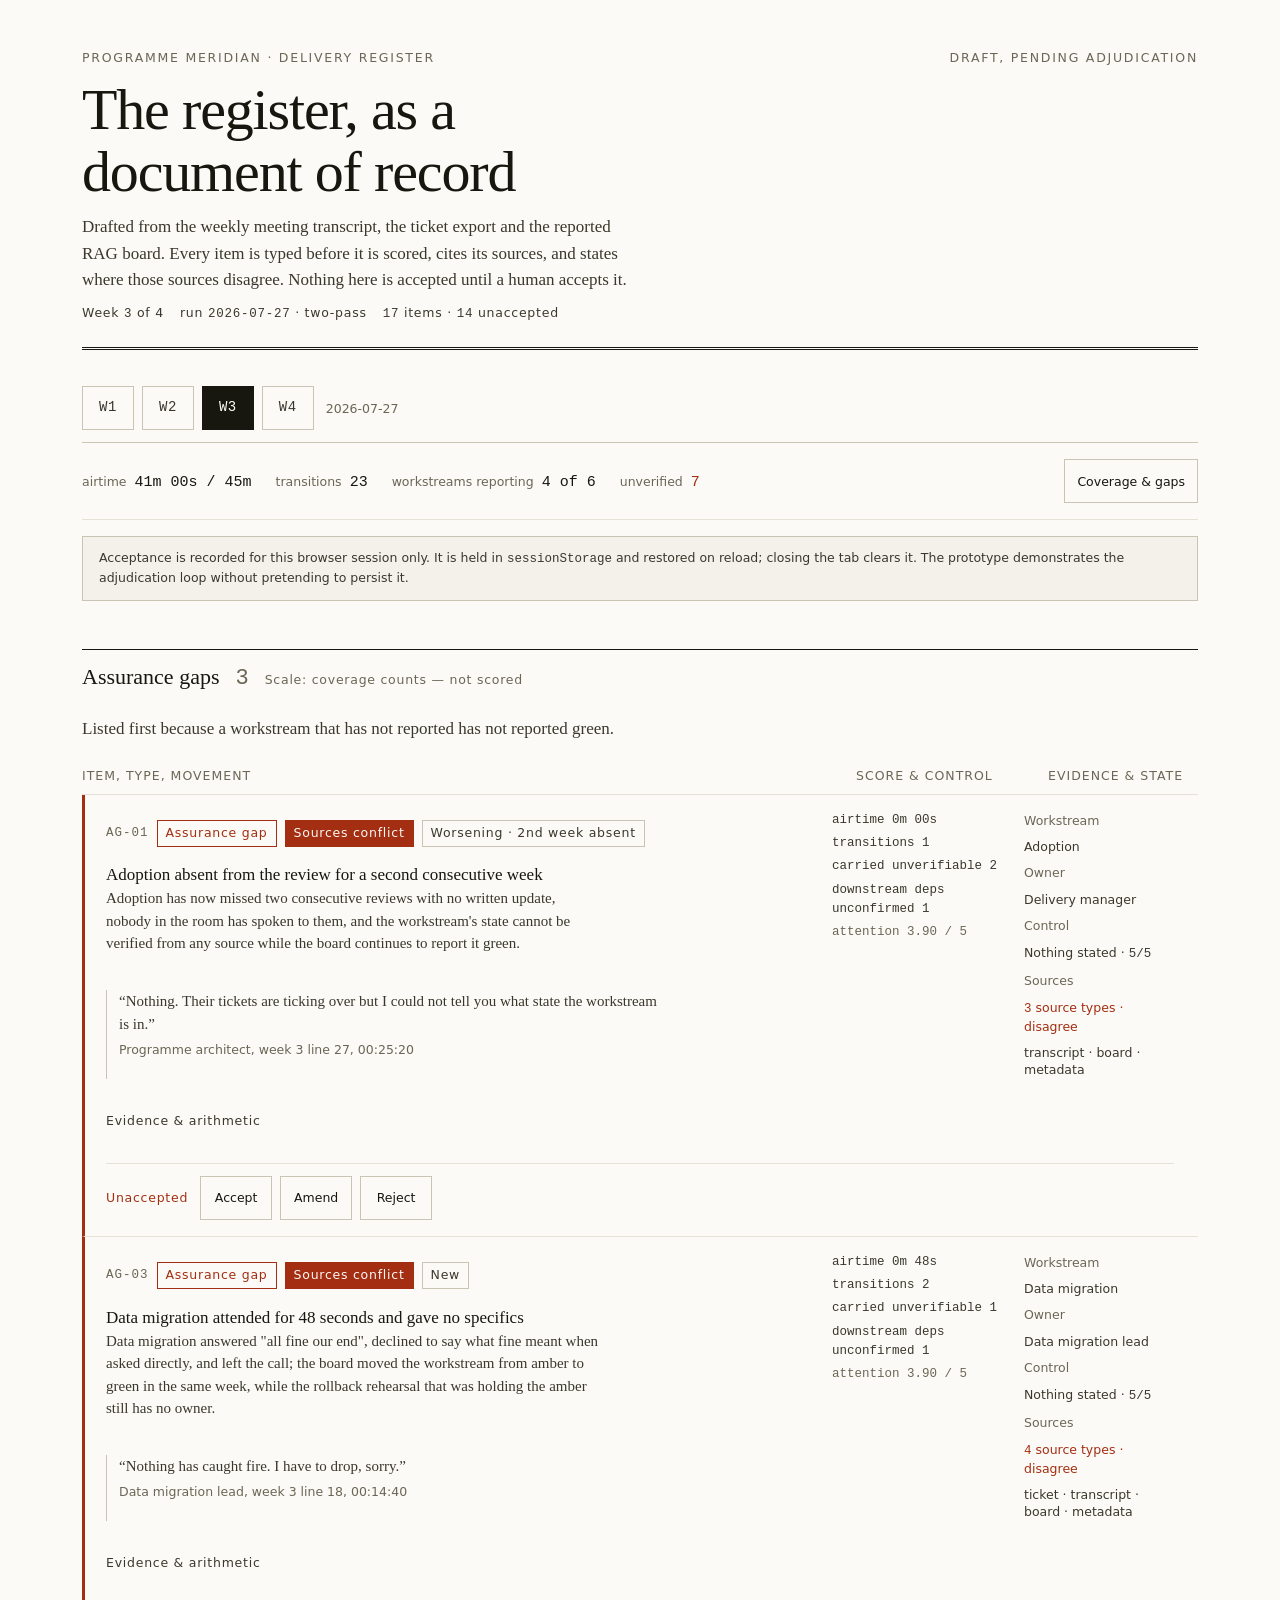
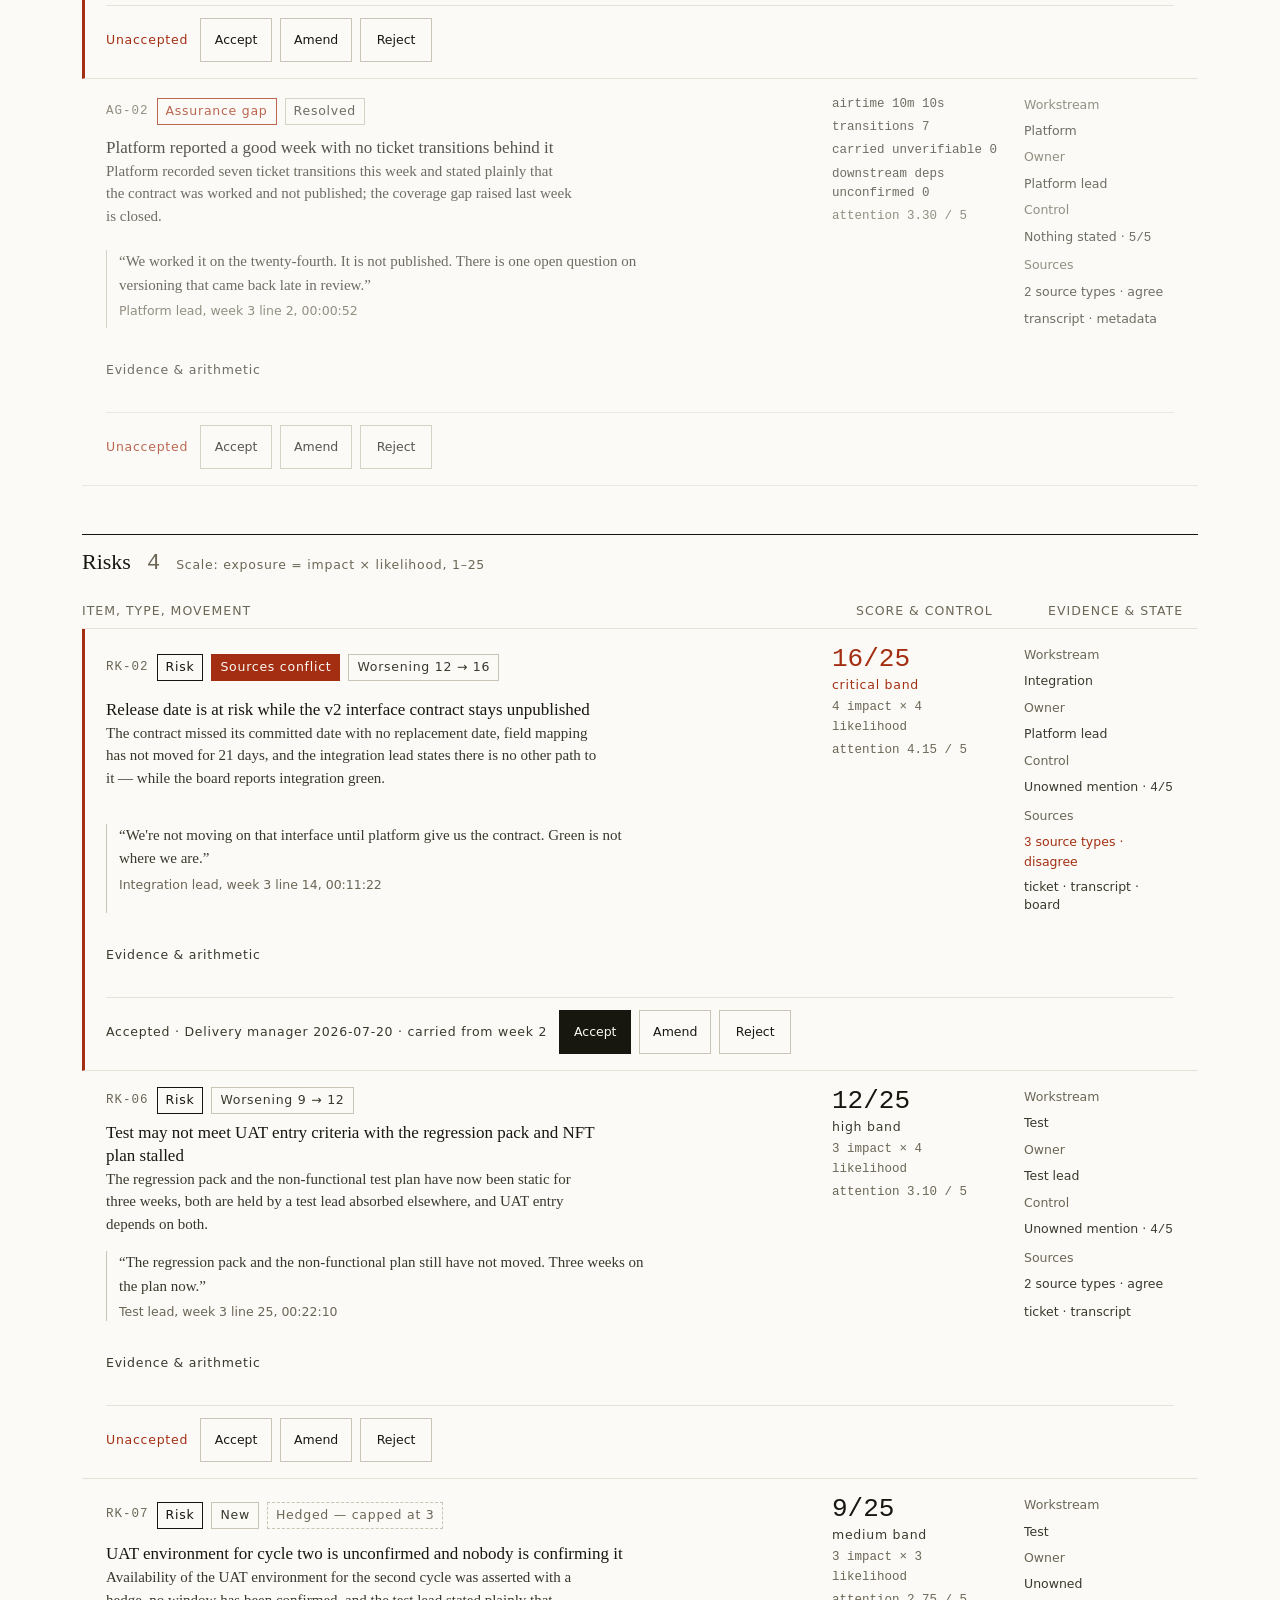
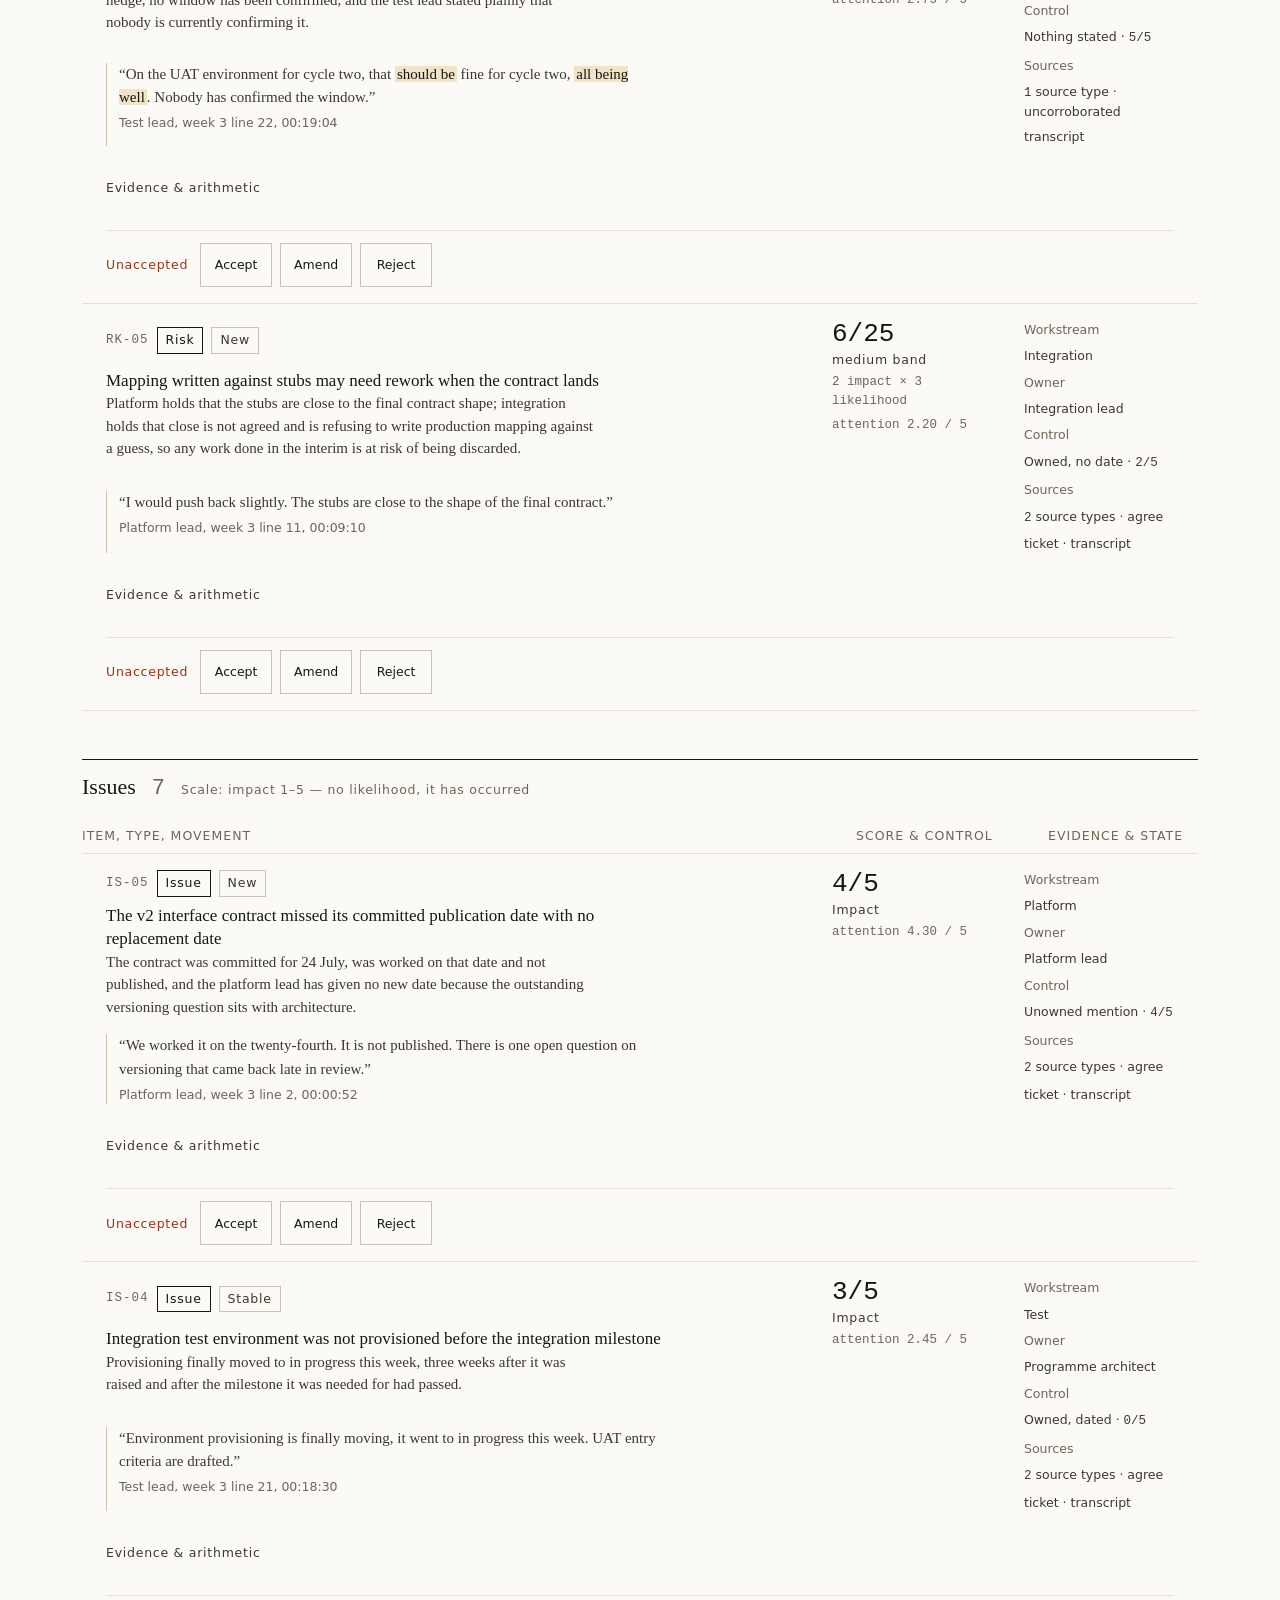
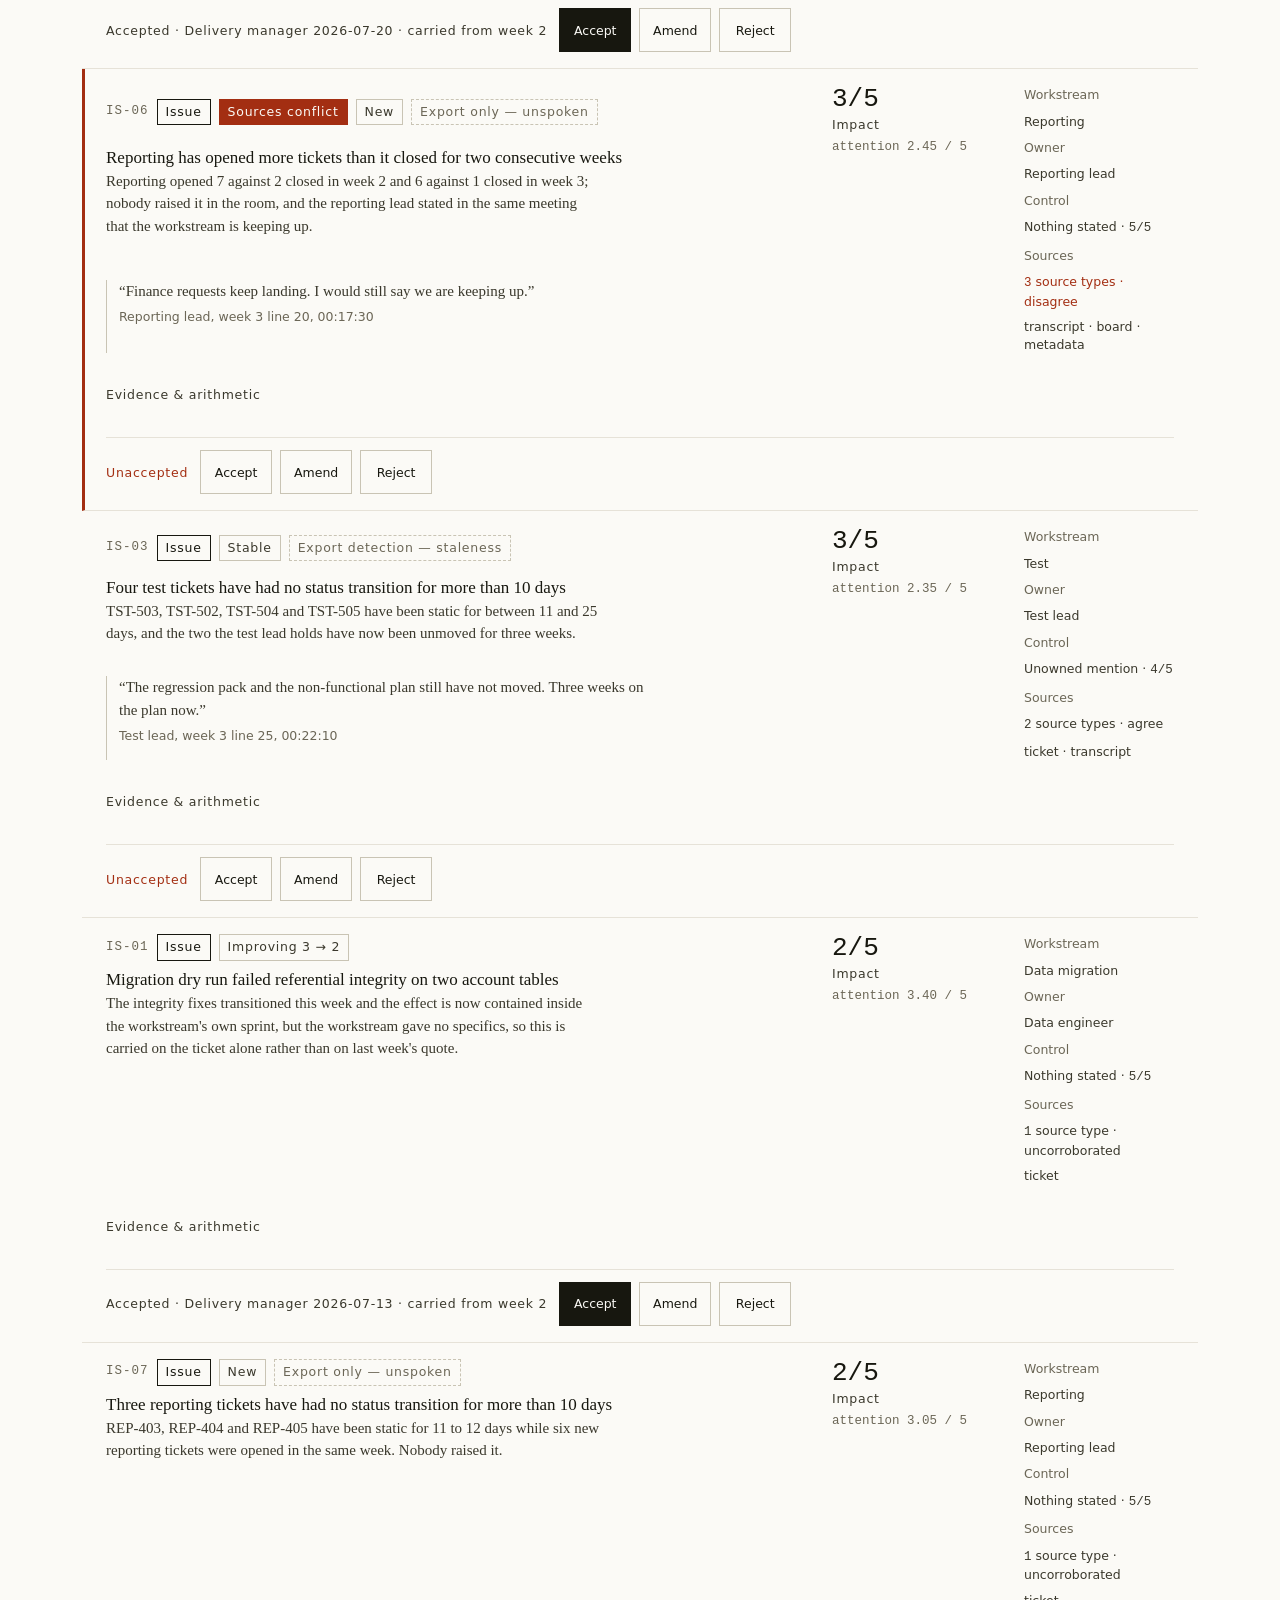
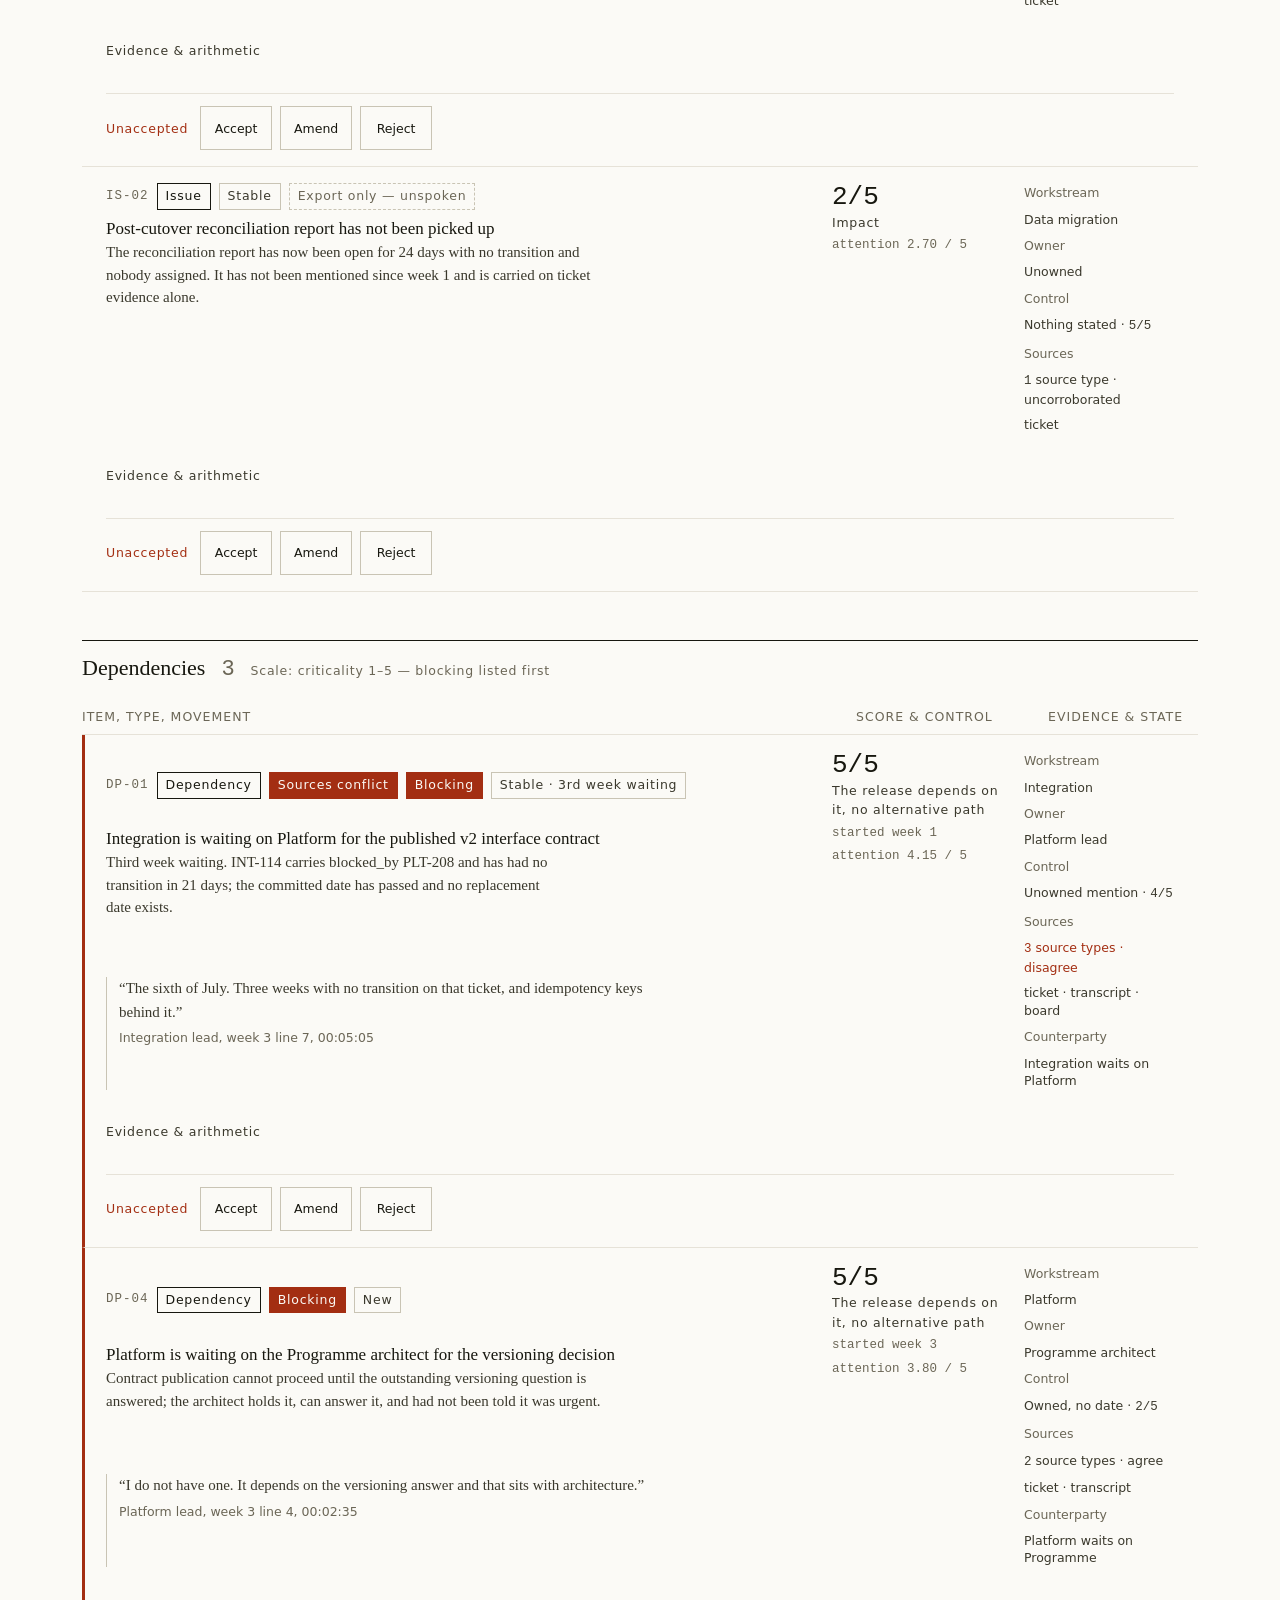
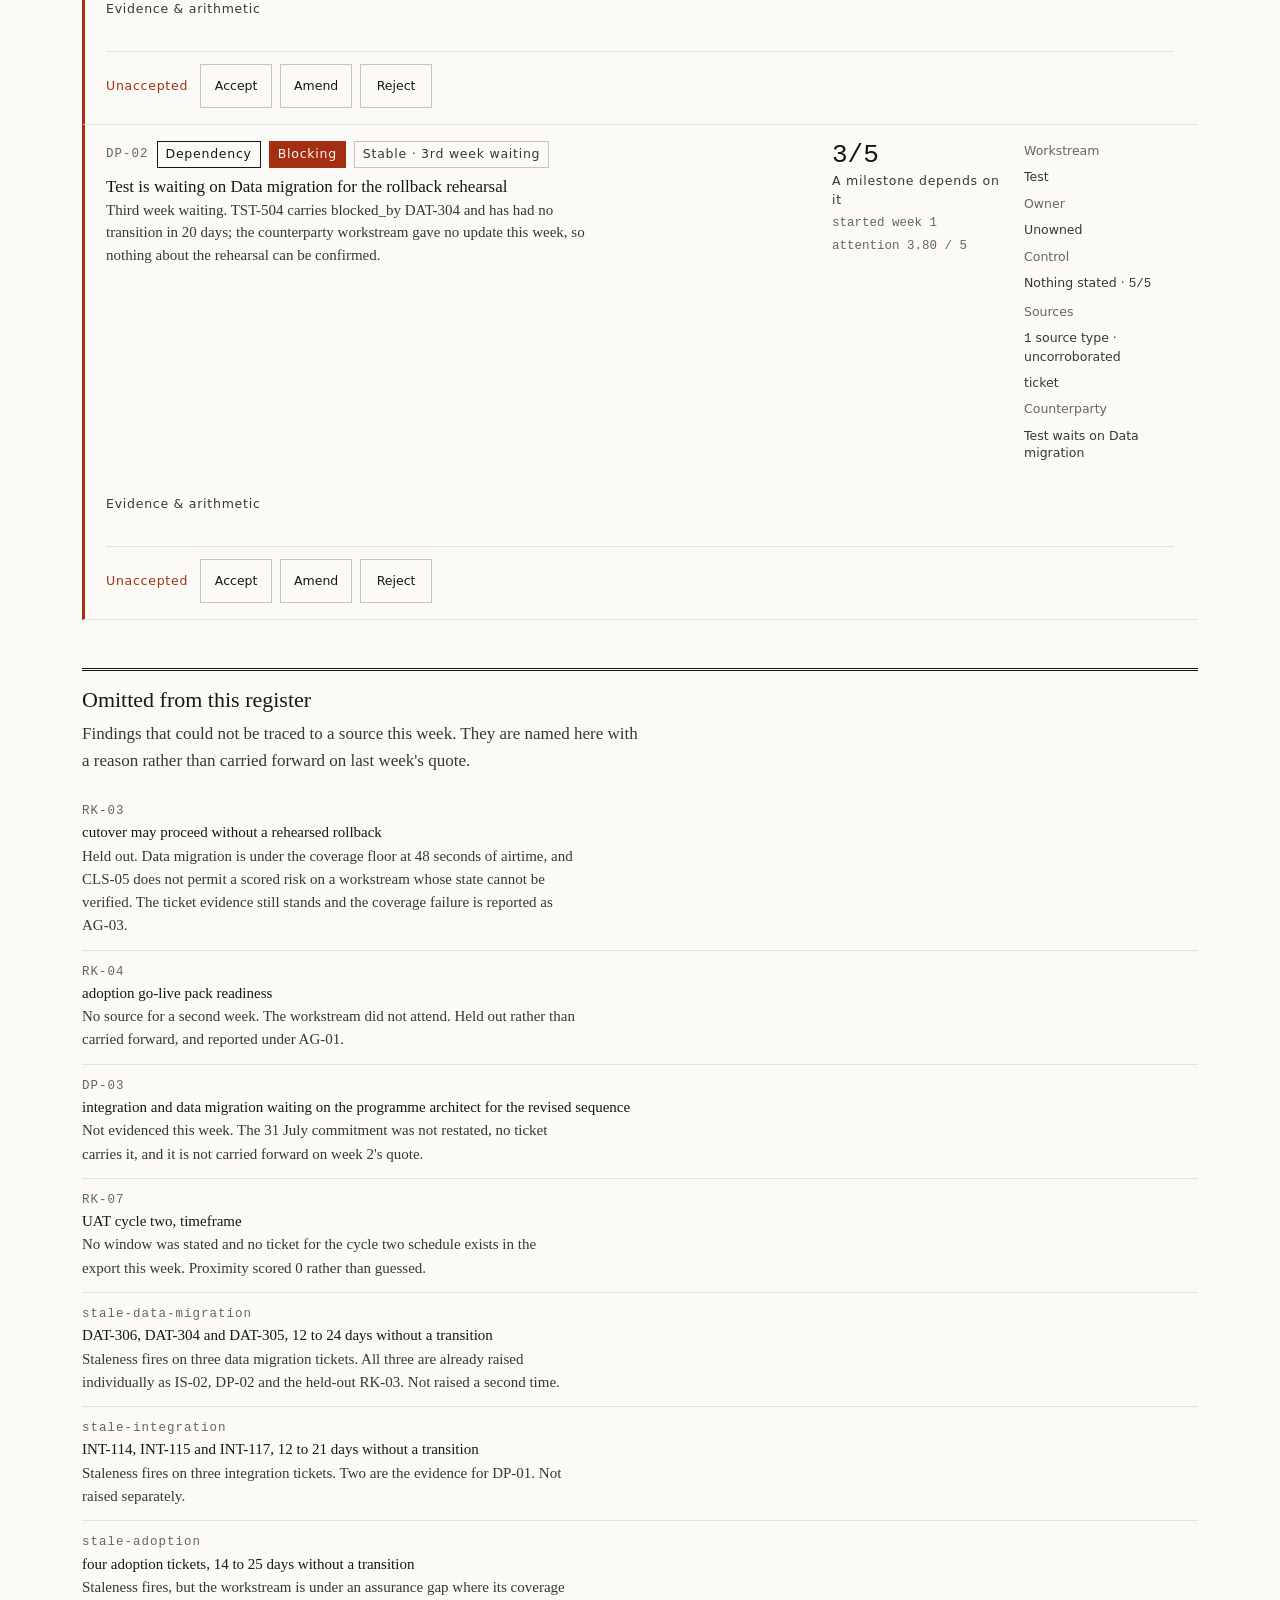
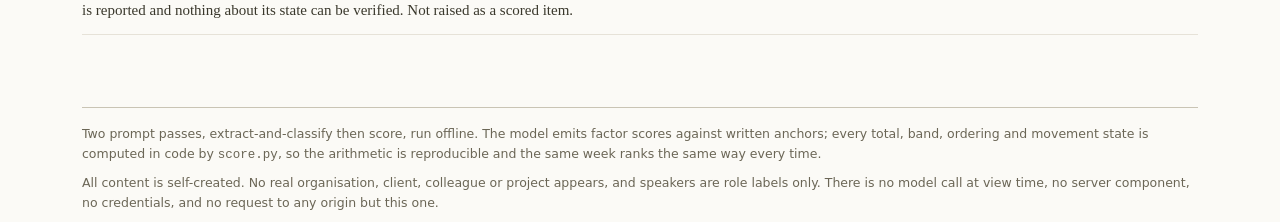
==== commit ec183948: "Make the repository deployable to a static host as-is The report is already a static site, so hostin" ====
--- a/risk-radar.html
+++ b/risk-radar.html
@@ -410,6 +410,20 @@
 .adj__btn[aria-pressed="true"] { border-color: var(--ink); background: var(--ink); color: var(--paper); }
 .adj__note { color: var(--ink-3); font-family: var(--font-label); font-size: 12.5px; max-width: 66ch; }
 .adj__note del { color: var(--ink-3); }
+
+.adj__form { flex: 1 1 100%; }
+.adj__label { display: block; margin-bottom: var(--s2); color: var(--ink-3); font-family: var(--font-label); font-size: 12.5px; max-width: 66ch; }
+.adj__row { display: flex; flex-wrap: wrap; gap: var(--s2); align-items: stretch; }
+.adj__input {
+  flex: 1 1 240px; min-width: 0; min-height: 44px;
+  padding: var(--s2) var(--s3);
+  border: 1px solid var(--ink);
+  background: var(--paper);
+  color: var(--ink);
+  font-family: var(--font-label);
+  font-size: 14px;
+}
+.adj__input::placeholder { color: var(--ink-3); }
 
 /* ── omissions ──────────────────────────────────────────────────────── */
 
@@ -696,32 +710,20 @@
     }
   }
 
-  function acceptanceKey(week, id) { return week + ":" + id; }
+  function acceptanceKey(week, item) { return week + ":" + item.id; }
 
   function acceptanceFor(week, item) {
-    var override = acceptance[acceptanceKey(week, item.id)];
-    if (override) return override;
-    return item.acceptance;
-  }
-
-  function setAcceptance(week, item, state) {
-    var key = acceptanceKey(week, item.id);
-    if (state === "amended") {
-      var note = window.prompt(
-        "Amendment note. The run's own wording is kept and struck through; it is never erased.",
-        (acceptance[key] && acceptance[key].note) || ""
-      );
-      if (note === null) return false;
-      acceptance[key] = { state: "amended", by: "This session", at: null, note: note || "Amended without a note." };
-    } else if (state === "rejected") {
-      var reason = window.prompt("Reason for rejection. The row stays on the record with the reason attached.", "");
-      if (reason === null) return false;
-      acceptance[key] = { state: "rejected", by: "This session", at: null, note: reason || "Rejected without a stated reason." };
-    } else {
-      acceptance[key] = { state: state, by: "This session", at: null, note: null };
-    }
+    return acceptance[acceptanceKey(week, item)] || item.acceptance;
+  }
+
+  function setAcceptance(week, item, state, note) {
+    acceptance[acceptanceKey(week, item)] = {
+      state: state,
+      by: "This session",
+      at: null,
+      note: note || null
+    };
     saveAcceptance();
-    return true;
   }
 
   // ── chips (the complete vocabulary; five is the ceiling per row) ─────
@@ -1164,16 +1166,27 @@
     if (acc.carried_from_week) detail += " · carried from week " + acc.carried_from_week;
     fs.appendChild(el("span", { class: "adj__state is-" + acc.state, text: word + detail }));
 
+    /* Amending and rejecting each need a written note, captured inline rather
+       than in a modal: a dialog is unavailable in a sandboxed frame, and the
+       note belongs beside the row it changes. */
+    var noteForm = el("div", { class: "adj__form", hidden: true });
+
     var buttons = el("div", { class: "adj__buttons" });
     [["accepted", "Accept"], ["amended", "Amend"], ["rejected", "Reject"]].forEach(function (pair) {
+      var state = pair[0];
       var btn = el("button", {
         type: "button",
         class: "adj__btn",
-        "aria-pressed": acc.state === pair[0] ? "true" : "false",
+        "aria-pressed": acc.state === state ? "true" : "false",
         text: pair[1]
       });
       btn.addEventListener("click", function () {
-        if (setAcceptance(week, item, pair[0])) rerender();
+        if (state === "accepted") {
+          setAcceptance(week, item, state, null);
+          rerender();
+          return;
+        }
+        openNoteForm(noteForm, state, item, week, acc, rerender);
       });
       buttons.appendChild(btn);
     });
@@ -1184,7 +1197,49 @@
         acc.state === "amended" ? "Amendment: " : "Reason: ", acc.note
       ]));
     }
+    fs.appendChild(noteForm);
     return fs;
+  }
+
+  function openNoteForm(host, state, item, week, acc, rerender) {
+    clear(host);
+    host.hidden = false;
+
+    var id = "note-" + state + "-" + item.id;
+    var label = state === "amended"
+      ? "Amendment. The run's own wording is kept and struck through; it is never erased."
+      : "Reason for rejection. The row stays on the record with the reason attached.";
+
+    var input = el("input", {
+      type: "text",
+      id: id,
+      class: "adj__input",
+      value: (acc.note && acc.state === state) ? acc.note : "",
+      placeholder: state === "amended" ? "What you changed, and why" : "Why this is not a register item"
+    });
+
+    function commit() {
+      var text = input.value.trim();
+      setAcceptance(week, item, state, text ||
+        (state === "amended" ? "Amended without a note." : "Rejected without a stated reason."));
+      rerender();
+    }
+
+    var save = el("button", { type: "button", class: "adj__btn", text: "Save" });
+    save.addEventListener("click", commit);
+    var cancel = el("button", { type: "button", class: "adj__btn", text: "Cancel" });
+    cancel.addEventListener("click", function () { host.hidden = true; clear(host); });
+
+    input.addEventListener("keydown", function (e) {
+      if (e.key === "Enter") { e.preventDefault(); commit(); }
+      if (e.key === "Escape") { host.hidden = true; clear(host); }
+    });
+
+    append(host, [
+      el("label", { class: "adj__label", "for": id, text: label }),
+      el("div", { class: "adj__row" }, [input, save, cancel])
+    ]);
+    input.focus();
   }
 
   // ── row ──────────────────────────────────────────────────────────────
@@ -1221,9 +1276,10 @@
     article.appendChild(scoreBlock(item));
     article.appendChild(metaBlock(item));
 
+    // An item with no transcript source simply leaves the quote grid area
+    // empty; the area collapses on its own and needs no placeholder.
     var q = quoteBlock(item);
     if (q) article.appendChild(q);
-    else article.appendChild(el("div", { class: "row__quote", style: "border:0;padding:0" }));
 
     var details = el("details", { class: "row__evidence" }, [
       el("summary", { text: "Evidence & arithmetic" })
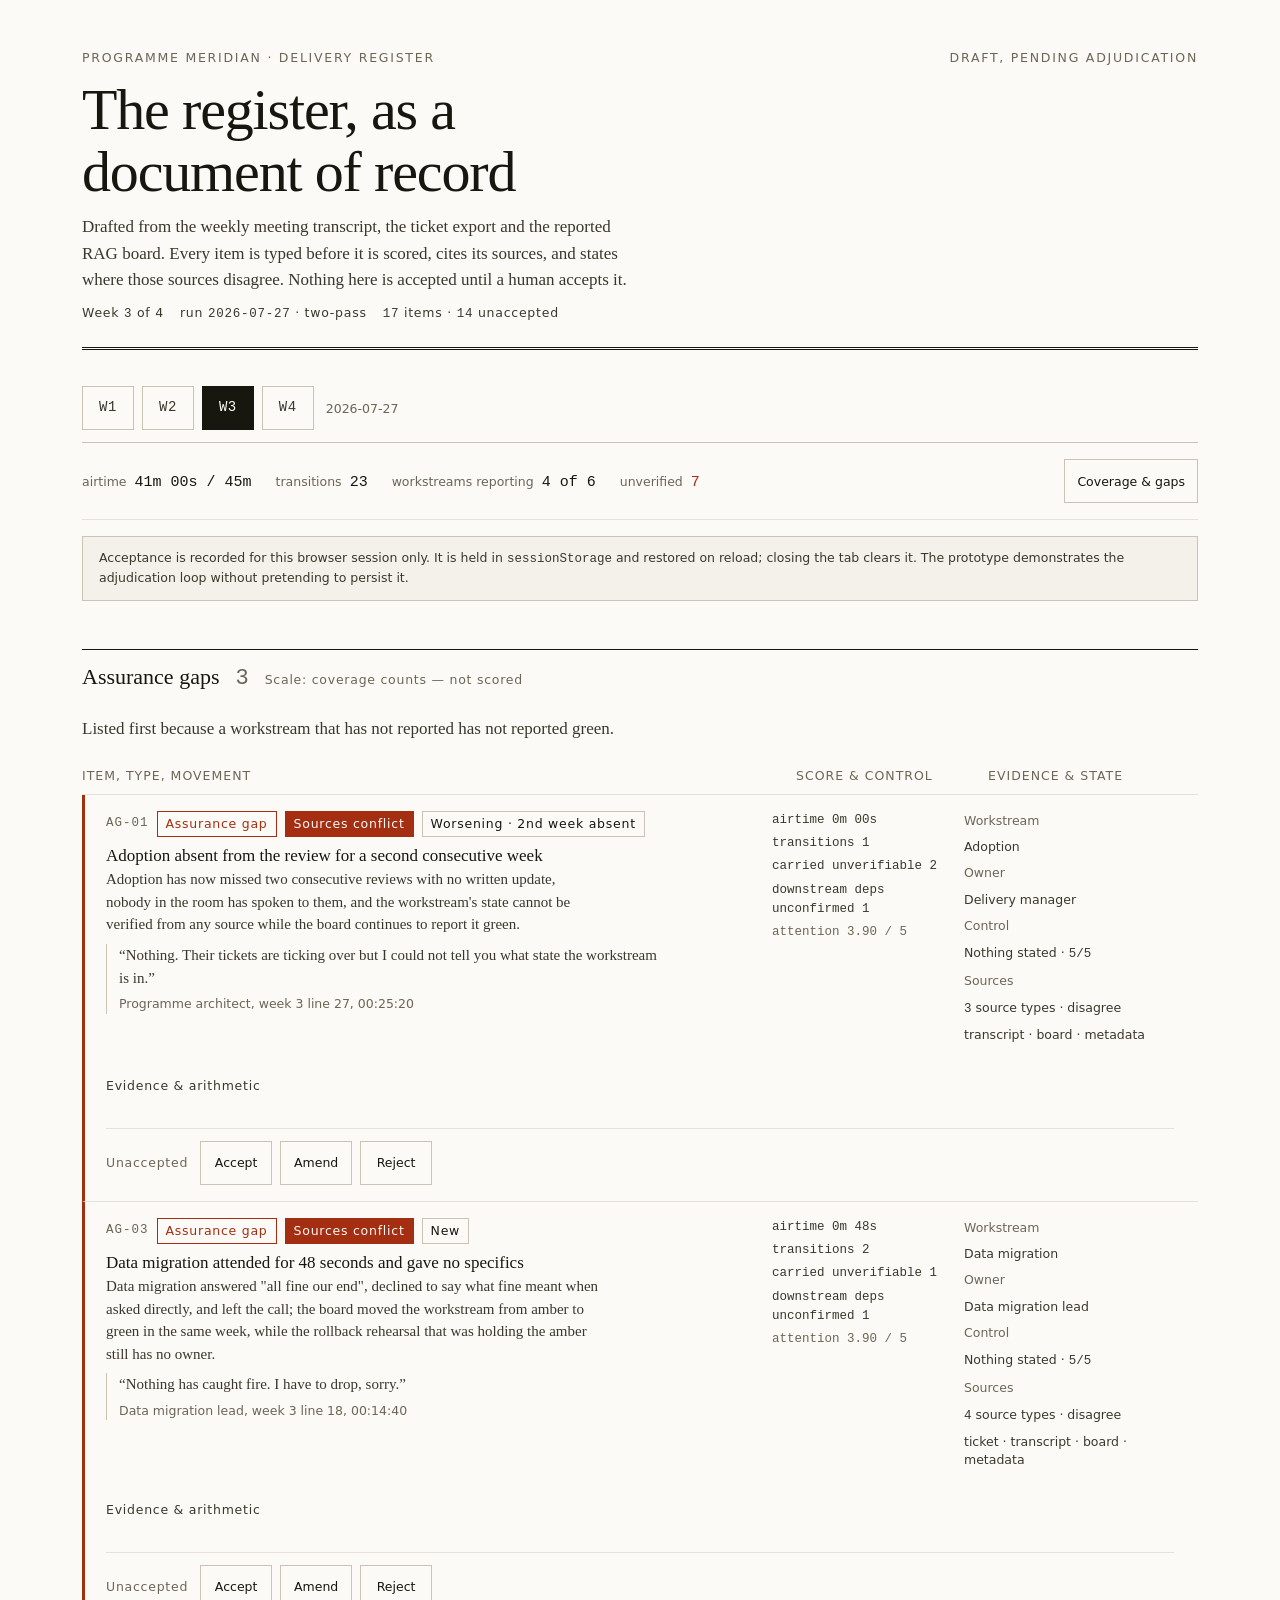
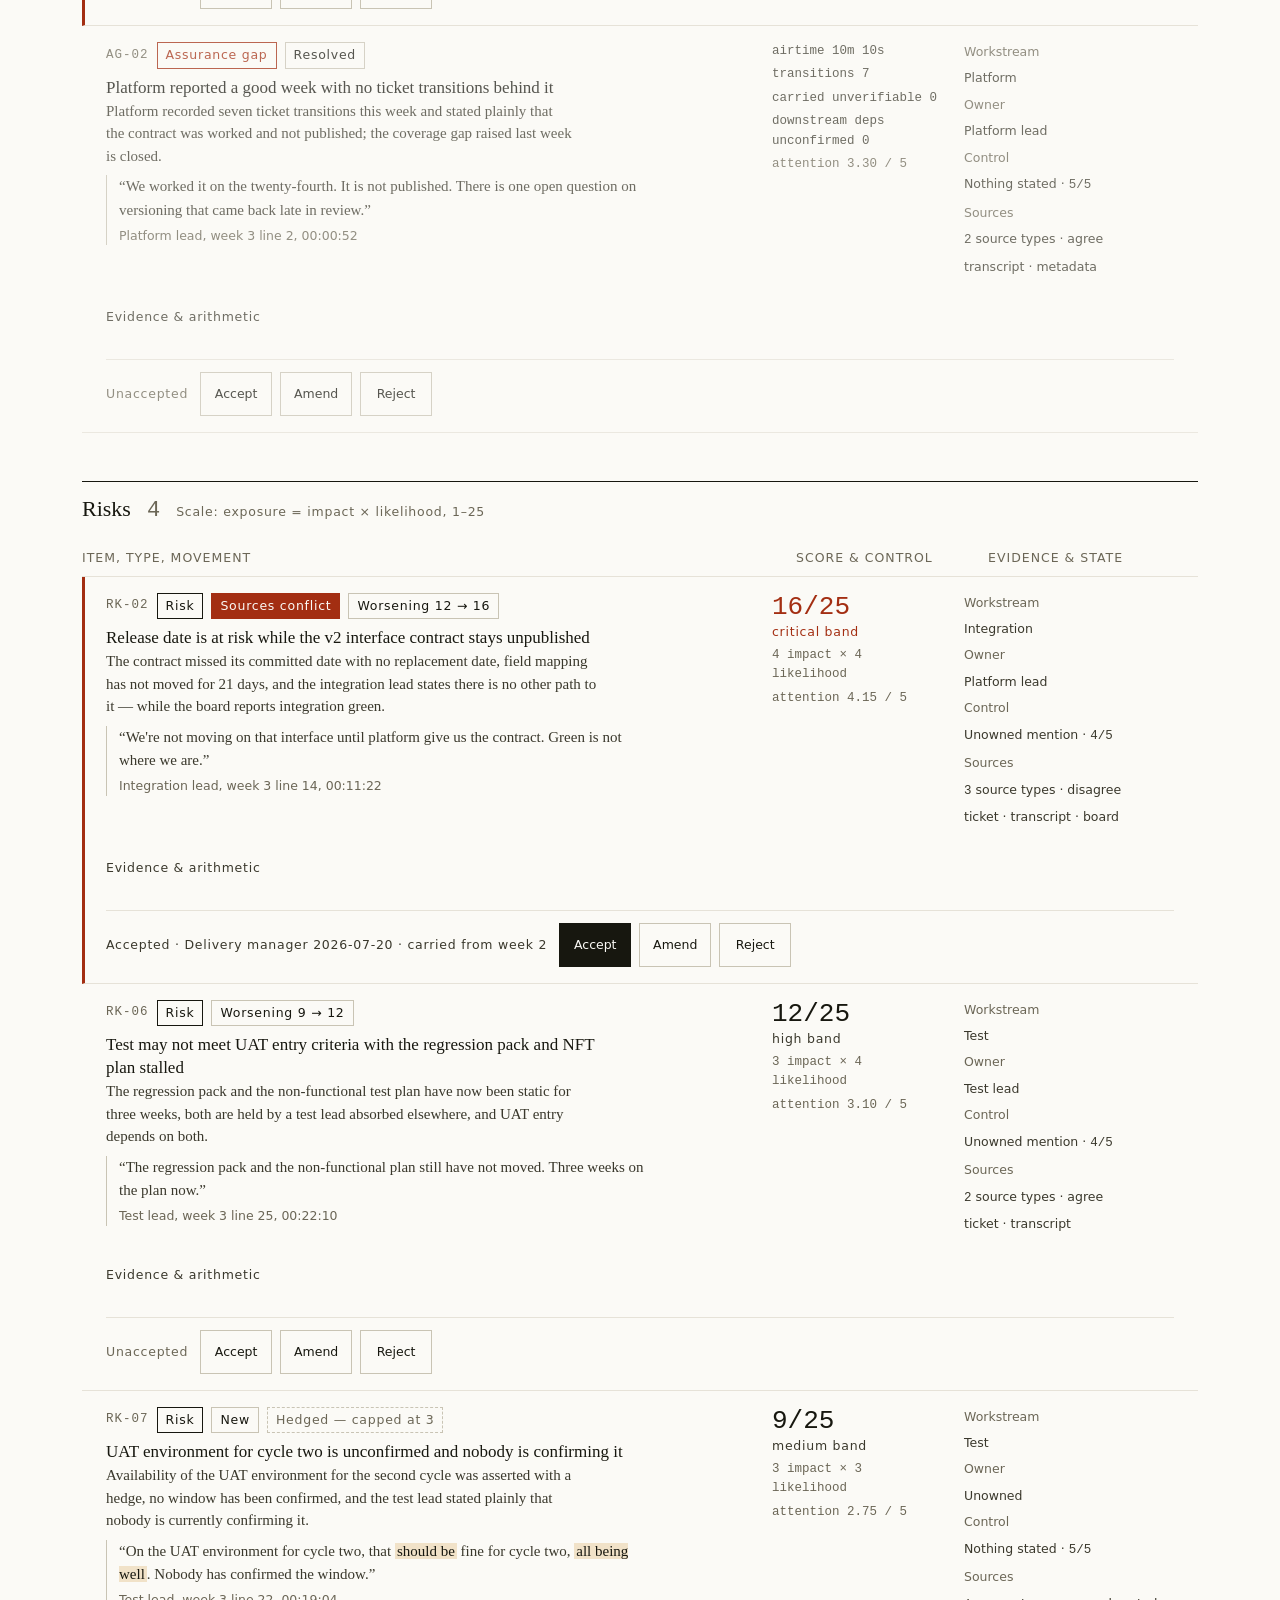
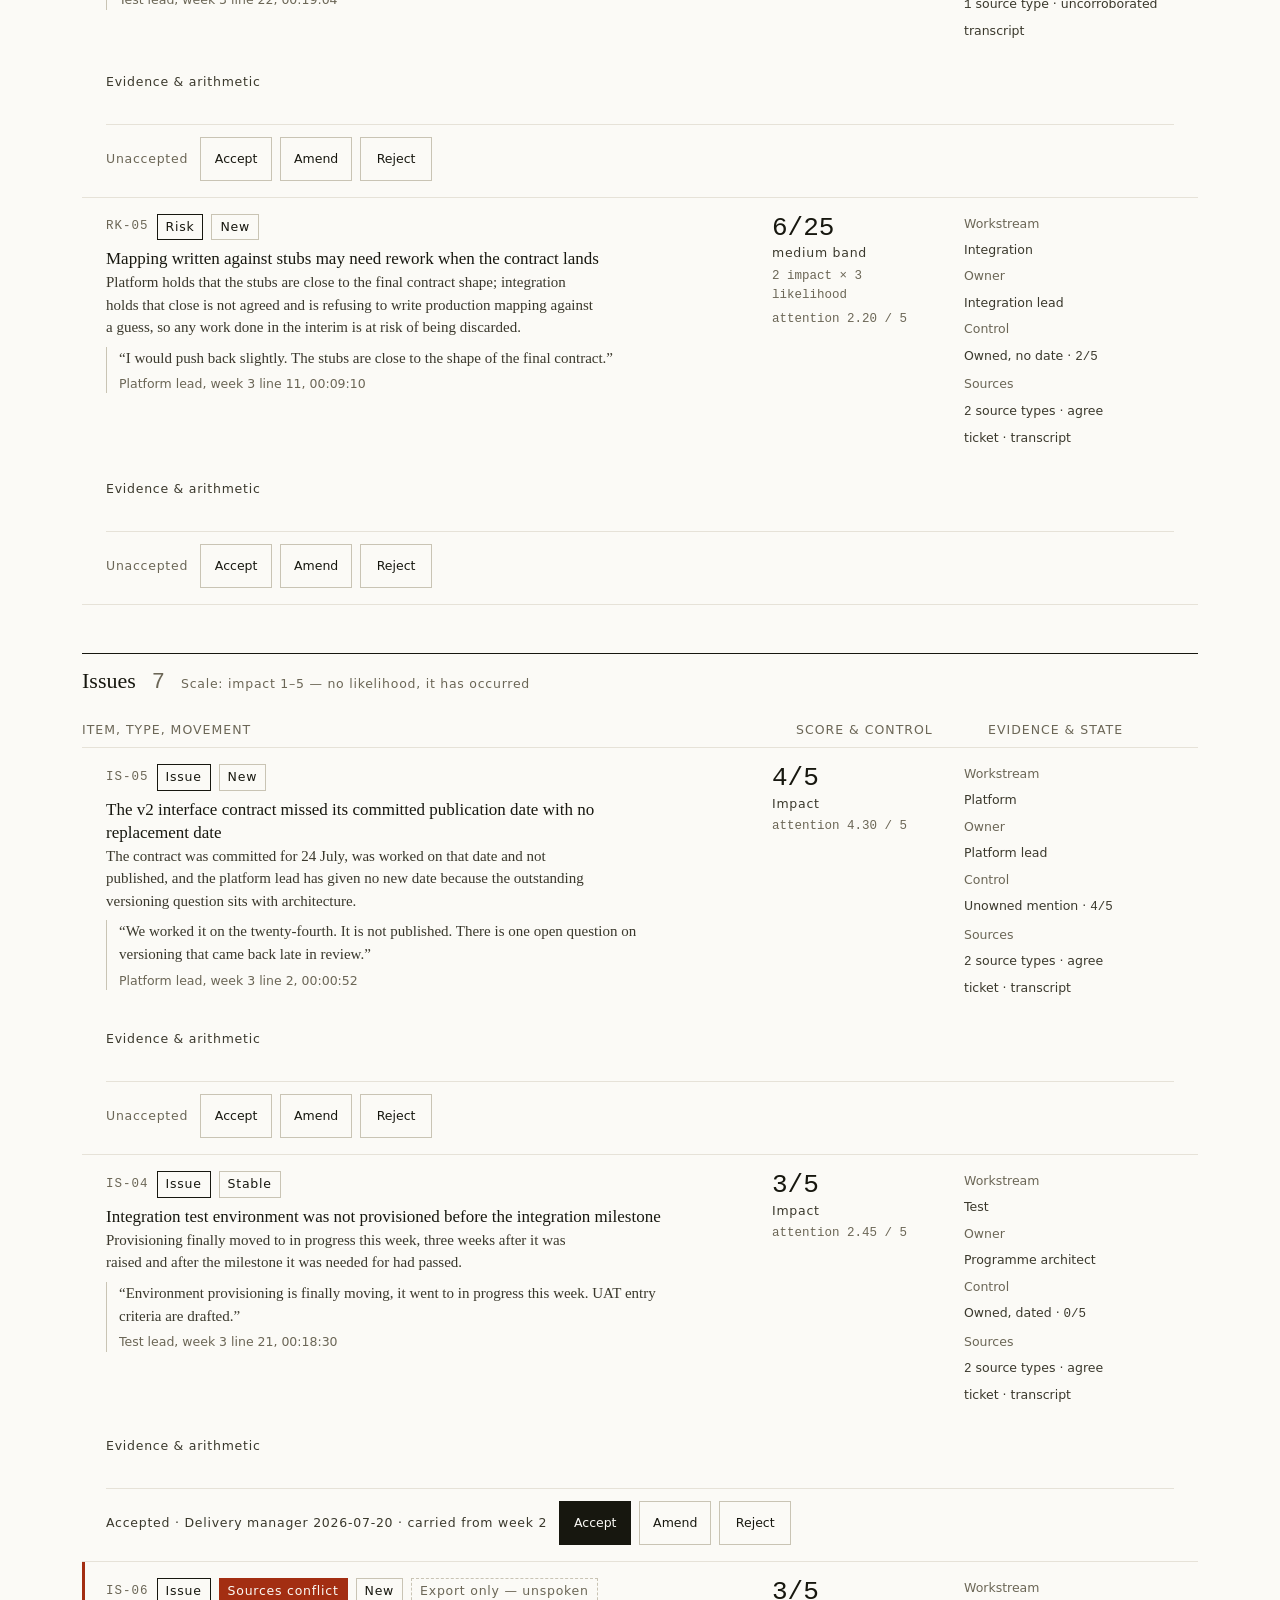
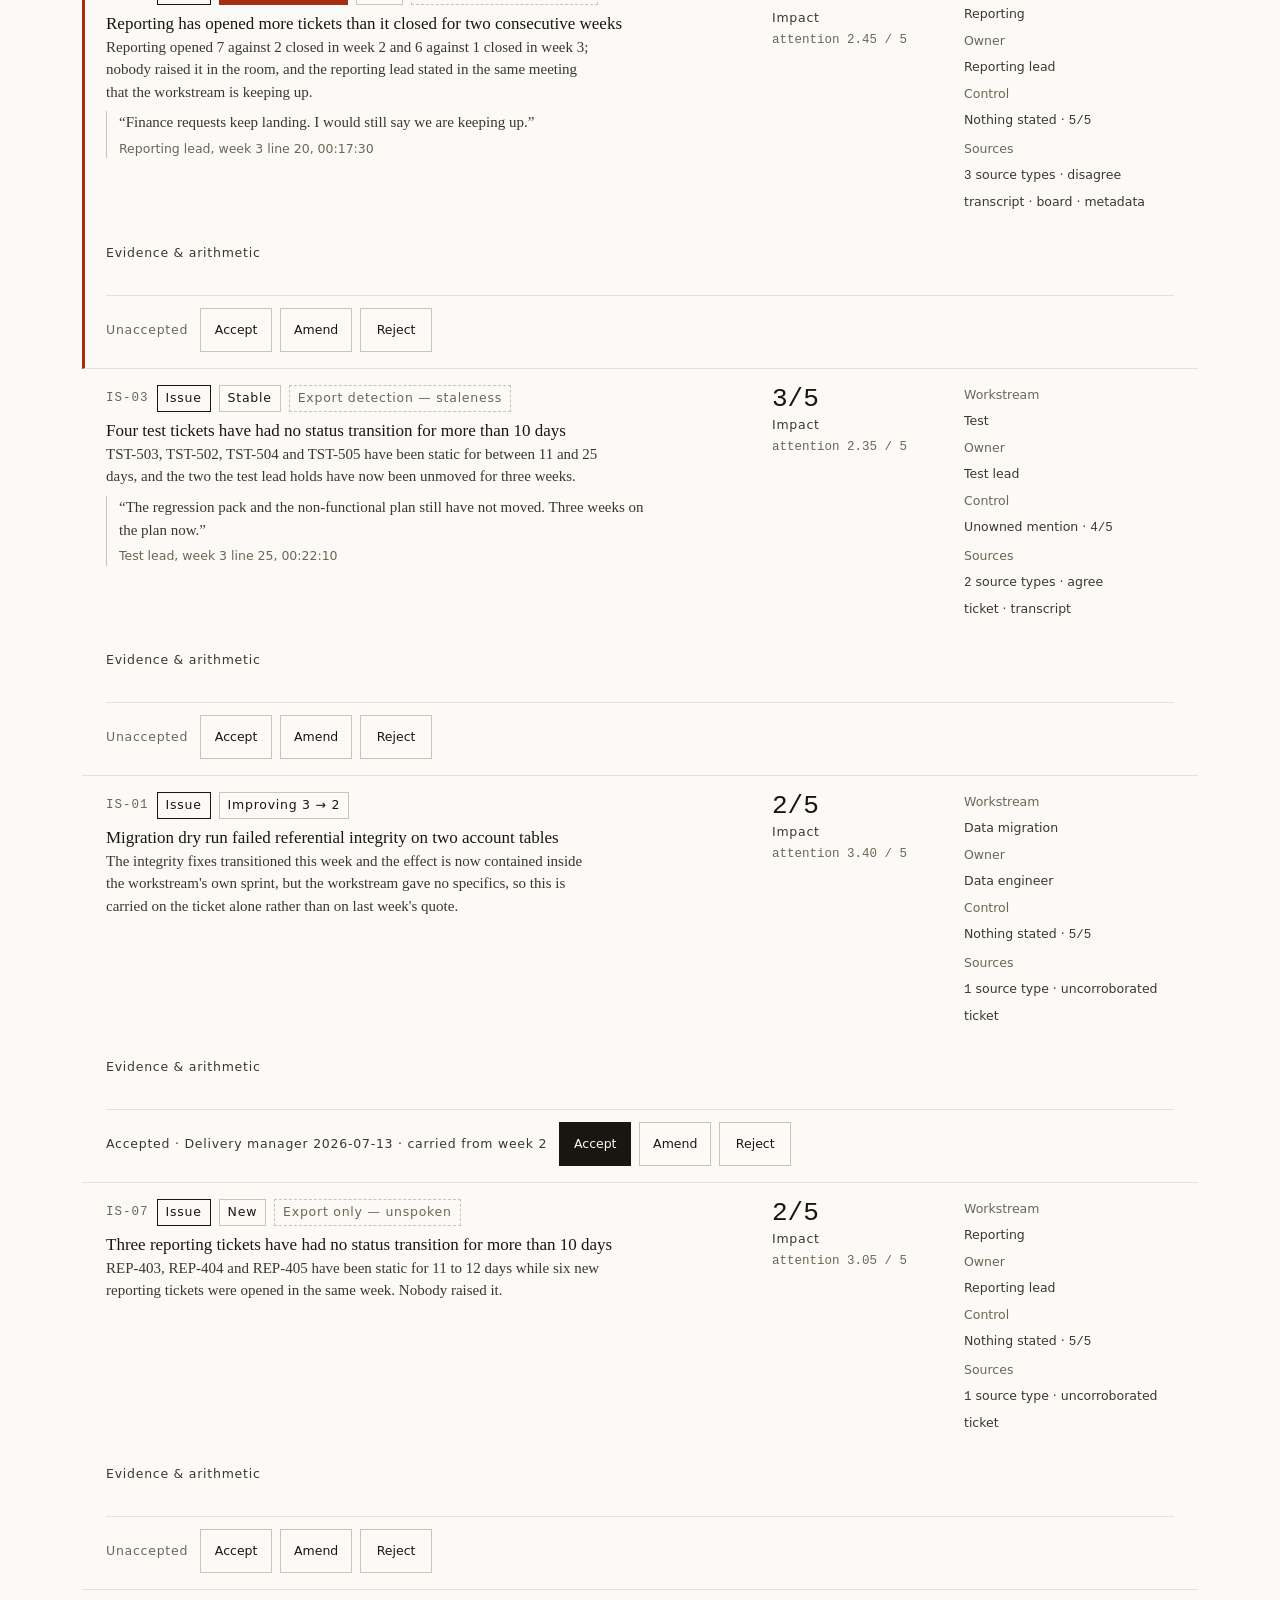
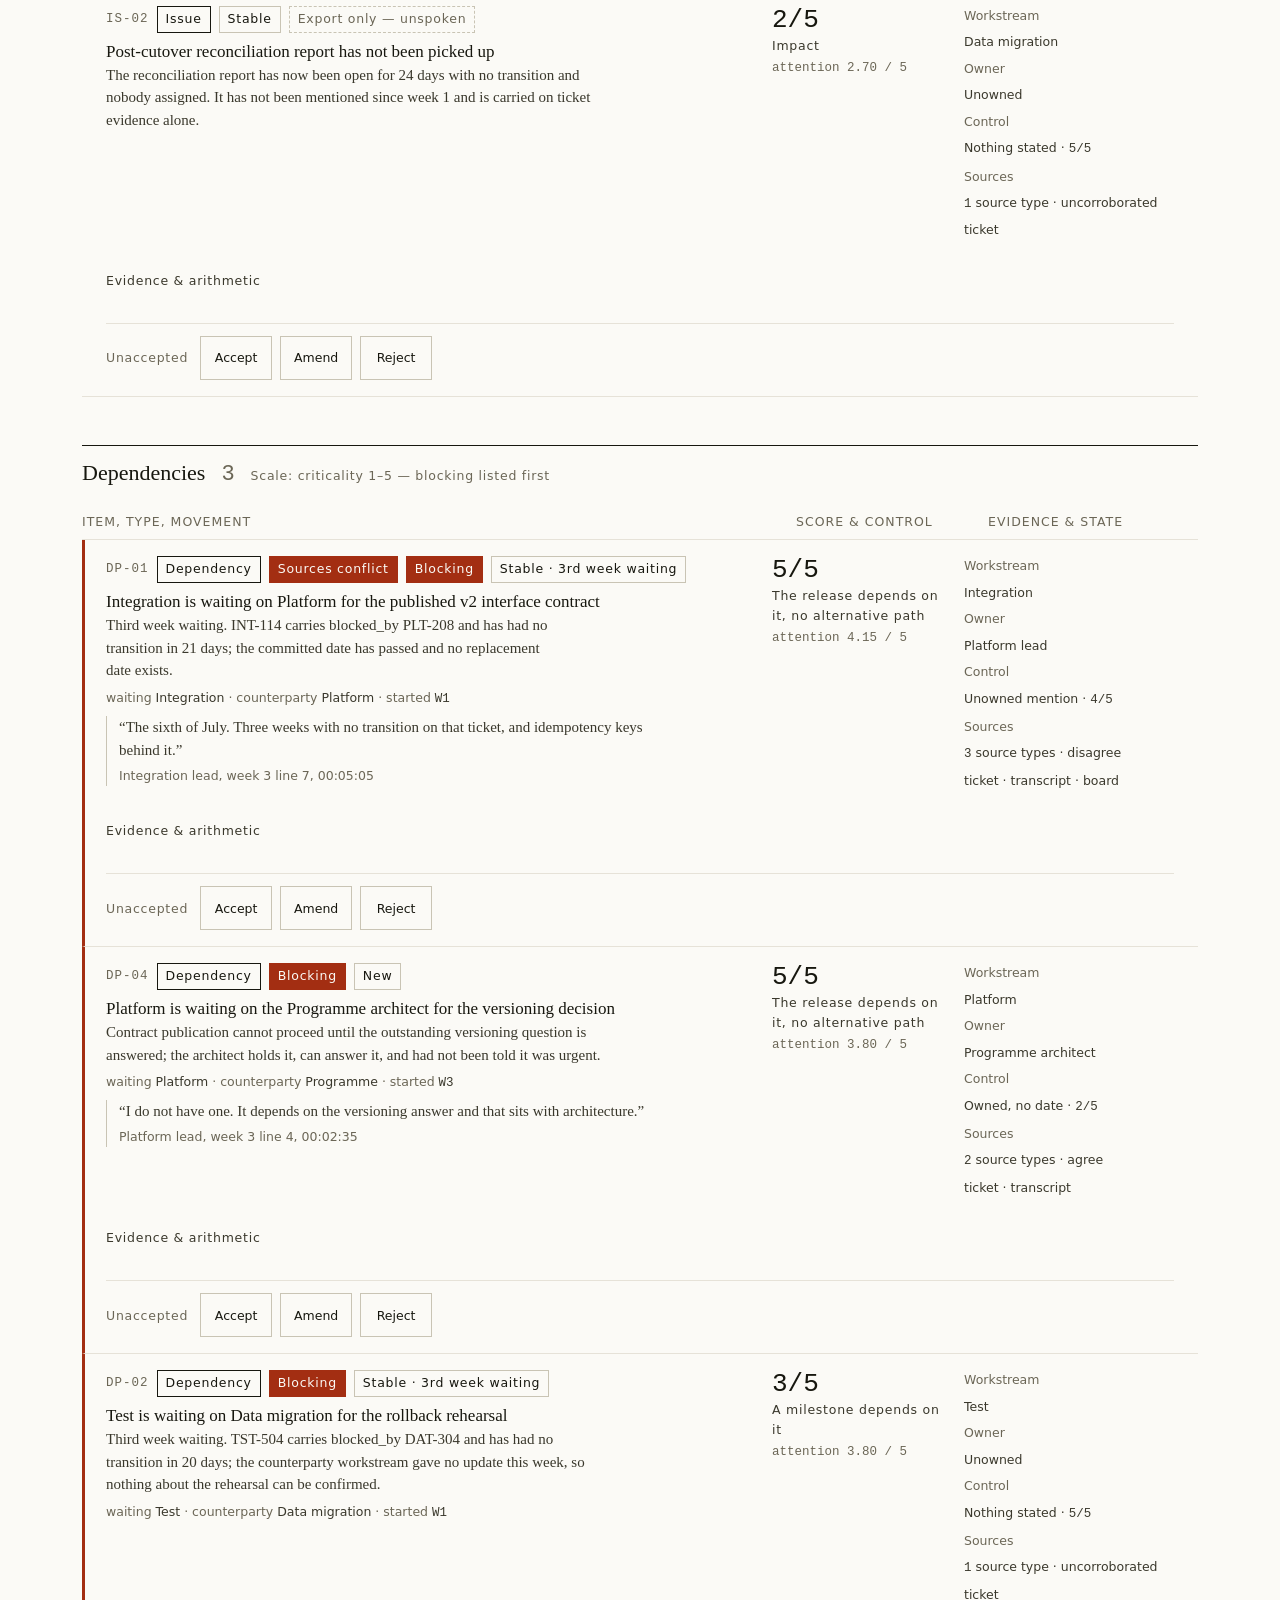
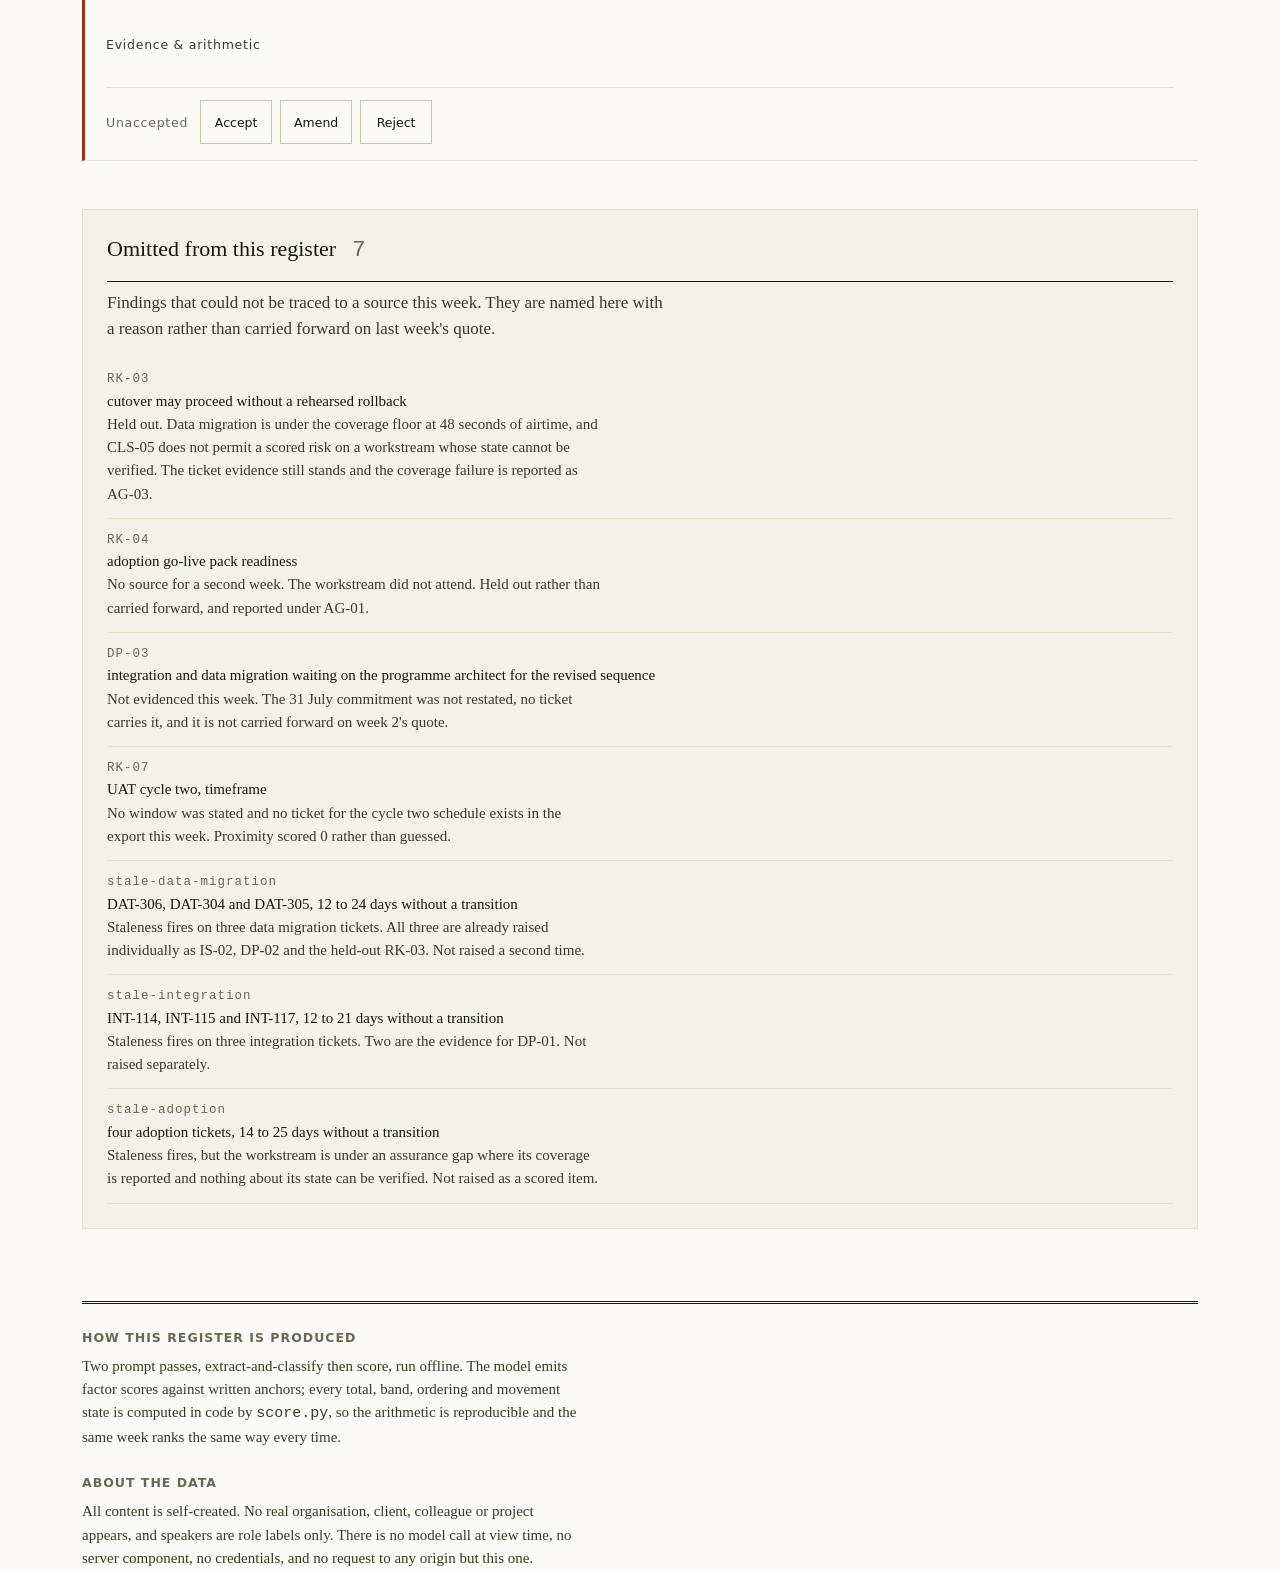
==== commit 785b763b: "Spend the alarm budget on six marks, fit rows to their content, paint the default week Three defects" ====
--- a/risk-radar.html
+++ b/risk-radar.html
@@ -225,7 +225,7 @@
 
 .colheads {
   display: grid;
-  grid-template-columns: 1fr 168px 150px;
+  grid-template-columns: minmax(0, 1fr) 168px minmax(150px, 210px);
   column-gap: var(--s5);
   padding: var(--s2) 0;
   border-bottom: 1px solid var(--rule-faint);
@@ -238,20 +238,31 @@
 
 /* ── row ────────────────────────────────────────────────────────────── */
 
+/* The three columns are independent heights. Column one is a single cell, not
+   three rows a tall neighbour can inflate: when score and meta spanned rows,
+   a long meta column stranded up to 212px of empty space between the quote
+   and the disclosure. align-items: start keeps every column at its own
+   content height, so the row is only as tall as its tallest column. */
 .row {
   display: grid;
-  grid-template-columns: 1fr 168px 150px;
+  grid-template-columns: minmax(0, 1fr) 168px minmax(150px, 210px);
   grid-template-areas:
-    "head  score meta"
-    "title score meta"
-    "quote score meta"
-    "evid  evid  evid"
-    "adj   adj   adj";
+    "main score meta"
+    "evid evid evid"
+    "adj  adj  adj";
+  align-items: start;
   column-gap: var(--s5);
   row-gap: var(--s2);
   padding: var(--s4) var(--s5);
   border-bottom: 1px solid var(--rule-faint);
 }
+.row__main {
+  grid-area: main;
+  display: grid;
+  align-content: start;
+  gap: var(--s2);
+  min-width: 0;
+}
 .row.is-alarm {
   border-inline-start: 3px solid var(--alarm);
   padding-inline-start: 21px;
@@ -260,7 +271,7 @@
 .row.is-rejected .row__title { text-decoration: line-through; }
 .row.is-resolved { opacity: 0.72; }
 
-.row__head { grid-area: head; display: flex; flex-wrap: wrap; gap: var(--s2); align-items: center; }
+.row__head { display: flex; flex-wrap: wrap; gap: var(--s2); align-items: center; }
 .row__id {
   font-family: var(--font-num);
   font-variant-numeric: tabular-nums;
@@ -268,11 +279,12 @@
   letter-spacing: 0.08em;
   color: var(--ink-3);
 }
-.row__title { grid-area: title; font-size: 17px; line-height: 1.35; max-width: 66ch; text-wrap: pretty; }
+.row__title { font-size: 17px; line-height: 1.35; max-width: 66ch; text-wrap: pretty; }
 .row__statement { color: var(--ink-2); font-size: 15px; line-height: 1.5; max-width: 66ch; }
+.row__facts { margin-top: var(--s2); font-family: var(--font-label); font-size: 12.5px; color: var(--ink-2); }
+.row__facts-k { color: var(--ink-3); }
 .row__quote {
-  grid-area: quote;
-  margin: var(--s2) 0 0;
+  margin: 0;
   padding-inline-start: var(--s3);
   border-inline-start: 1px solid var(--rule);
   max-width: 74ch;
@@ -282,7 +294,7 @@
 .row__quote cite { display: block; margin-top: var(--s1); color: var(--ink-3); font-family: var(--font-label); font-size: 12.5px; font-style: normal; }
 .row__quote mark { background: var(--hedge); color: var(--ink); padding: 0 2px; }
 
-.row__score { grid-area: score; align-self: start; }
+.row__score { grid-area: score; }
 .score__value { font-family: var(--font-num); font-variant-numeric: tabular-nums; font-size: 26px; font-weight: 500; line-height: 1.15; }
 .score__value.is-critical { color: var(--alarm); }
 .score__band { font-family: var(--font-label); font-size: 12.5px; letter-spacing: 0.06em; color: var(--ink-2); }
@@ -292,10 +304,12 @@
 .score__counts div { font-family: var(--font-num); font-variant-numeric: tabular-nums; font-size: 12.5px; color: var(--ink-2); }
 .score__counts b { font-weight: 500; }
 
-.row__meta { grid-area: meta; align-self: start; display: grid; gap: var(--s2); }
+.row__meta { grid-area: meta; display: grid; gap: var(--s2); min-width: 0; }
 .row__meta dt { color: var(--ink-3); font-family: var(--font-label); font-size: 12.5px; }
 .row__meta dd { font-family: var(--font-label); font-size: 12.5px; color: var(--ink-2); line-height: 1.4; }
-.row__meta dd.is-alarm { color: var(--alarm); }
+/* Disagreement is carried by the word "disagree", not by colour. Alarm here
+   fired on every conflicted row and drowned out the marks that matter. */
+.row__meta dd.is-disagree { color: var(--ink-2); }
 .row__meta .u-num { font-family: var(--font-num); font-variant-numeric: tabular-nums; }
 
 /* ── chips ──────────────────────────────────────────────────────────── */
@@ -310,9 +324,11 @@
   white-space: normal;
 }
 .chip--type { border: 1px solid var(--ink); color: var(--ink); }
+/* Border and text only. An assurance gap is never a filled mark. */
 .chip--type.is-gap { border-color: var(--alarm); color: var(--alarm); }
+/* Filled alarm. Exactly two strings ever use this: "Sources conflict", "Blocking". */
 .chip--alarm { background: var(--alarm); color: var(--on-alarm); border: 1px solid var(--alarm); }
-.chip--move { border: 1px solid var(--rule); color: var(--ink-2); }
+.chip--move { border: 1px solid var(--rule); color: var(--ink); }
 .chip--reclass { border: 1px solid var(--ink); background: var(--reclass); color: var(--ink); }
 .chip--note { border: 1px dashed var(--rule); color: var(--ink-3); }
 
@@ -396,7 +412,10 @@
 }
 .row__adjudicate legend { padding: 0; }
 .adj__state { font-family: var(--font-label); font-size: 12.5px; letter-spacing: 0.06em; }
-.adj__state.is-unaccepted { color: var(--alarm); }
+/* Unaccepted is the default state of every row, so it is the norm and not an
+   exception. Alarm on a default trains the reader to ignore alarm; the
+   masthead count carries the signal instead. */
+.adj__state.is-unaccepted { color: var(--ink-3); }
 .adj__state.is-accepted, .adj__state.is-amended { color: var(--ink-2); }
 .adj__state.is-rejected { color: var(--ink-3); }
 .adj__buttons { display: flex; gap: var(--s2); }
@@ -427,7 +446,21 @@
 
 /* ── omissions ──────────────────────────────────────────────────────── */
 
-.omissions { margin-top: var(--s7); padding-top: var(--s4); border-top: 3px double var(--ink); }
+/* The omissions are part of the record, so the strip stays attached to the
+   register on sunk paper and above the closing rule. The production notes
+   are not part of the record and sit below it. */
+.omissions {
+  margin-top: var(--s7);
+  padding: var(--s5);
+  background: var(--paper-sunk);
+  border: 1px solid var(--rule-faint);
+}
+.omissions__head {
+  display: flex; flex-wrap: wrap; gap: var(--s2) var(--s4);
+  align-items: baseline;
+  padding-bottom: var(--s3);
+  border-bottom: 1px solid var(--ink);
+}
 .omissions__list { margin-top: var(--s3); display: grid; gap: var(--s3); }
 .omissions__item { padding-bottom: var(--s3); border-bottom: 1px solid var(--rule-faint); }
 .omissions__ref { font-family: var(--font-num); font-variant-numeric: tabular-nums; font-size: 12.5px; letter-spacing: 0.08em; color: var(--ink-3); }
@@ -445,8 +478,17 @@
 .dialog th { color: var(--ink-3); font-family: var(--font-label); font-size: 12.5px; font-weight: 600; }
 .dialog td.u-num { font-family: var(--font-num); font-variant-numeric: tabular-nums; }
 
-.foot { margin-top: var(--s8); padding-top: var(--s4); border-top: 1px solid var(--rule); color: var(--ink-3); font-family: var(--font-label); font-size: 12.5px; line-height: 1.6; }
-.foot p + p { margin-top: var(--s2); }
+/* Closing rule. Everything below it is method, not record, and is set at the
+   register's own prose size rather than shrunk into a footnote. */
+.foot {
+  margin-top: var(--s8);
+  padding-top: var(--s5);
+  border-top: 3px double var(--ink);
+  display: grid;
+  gap: var(--s5);
+}
+.foot__block { display: grid; gap: var(--s2); }
+.foot p { font-size: 15px; line-height: 1.55; color: var(--ink-2); max-width: 66ch; text-wrap: pretty; }
 
 /* ── mobile, < 900px ────────────────────────────────────────────────── */
 
@@ -463,8 +505,15 @@
   }
   .row.is-alarm { padding-inline-start: 13px; }
 
+  /* The column-one wrapper dissolves so its three children become grid items
+     of the row itself, and the quote can sit after the score and meta bands
+     in the collapse order title → score → meta → quote → controls. */
+  .row__main { display: contents; }
+  .row__head { grid-area: head; }
+  .row__title { grid-area: title; }
+  .row__quote { grid-area: quote; }
+
   .row__meta { grid-template-columns: minmax(0, 1fr); }
-  .row__quote { margin-top: 0; }
 
   .weekbar__set { width: 100%; }
   .weekbar__btn { flex: 1 1 0; min-width: 0; padding: var(--s2); text-align: center; }
@@ -543,14 +592,23 @@
   <main id="register" aria-live="polite"></main>
 
   <section class="omissions" id="omissions" hidden>
-    <h2 class="group__name">Omitted from this register</h2>
+    <div class="omissions__head">
+      <h2 class="group__name">Omitted from this register</h2>
+      <span class="group__count" id="omissions-count"></span>
+    </div>
     <p class="group__note">Findings that could not be traced to a source this week. They are named here with a reason rather than carried forward on last week's quote.</p>
     <div class="omissions__list" id="omissions-list"></div>
   </section>
 
   <footer class="foot">
-    <p>Two prompt passes, extract-and-classify then score, run offline. The model emits factor scores against written anchors; every total, band, ordering and movement state is computed in code by <span class="u-num">score.py</span>, so the arithmetic is reproducible and the same week ranks the same way every time.</p>
-    <p>All content is self-created. No real organisation, client, colleague or project appears, and speakers are role labels only. There is no model call at view time, no server component, no credentials, and no request to any origin but this one.</p>
+    <section class="foot__block">
+      <h2 class="u-caps">How this register is produced</h2>
+      <p>Two prompt passes, extract-and-classify then score, run offline. The model emits factor scores against written anchors; every total, band, ordering and movement state is computed in code by <span class="u-num">score.py</span>, so the arithmetic is reproducible and the same week ranks the same way every time.</p>
+    </section>
+    <section class="foot__block">
+      <h2 class="u-caps">About the data</h2>
+      <p>All content is self-created. No real organisation, client, colleague or project appears, and speakers are role labels only. There is no model call at view time, no server component, no credentials, and no request to any origin but this one.</p>
+    </section>
   </footer>
 
 </div>
@@ -580,7 +638,7 @@
       name: "Assurance gaps",
       scale: "Scale: coverage counts — not scored",
       note: "Listed first because a workstream that has not reported has not reported green.",
-      empty: "No assurance gaps this week: every workstream cleared the coverage floor."
+      empty: "No assurance gaps evidenced this week."
     },
     {
       type: "risk",
@@ -833,7 +891,6 @@
         el("dd", {}, [
           el("div", { class: "score__value", text: item.criticality + "/5" }),
           el("div", { class: "score__band", text: CRITICALITY_WORD[item.criticality] }),
-          el("div", { class: "score__terms", text: "started week " + item.week_started }),
           el("div", { class: "score__attention", text: "attention " + c.attention.toFixed(2) + " / 5" })
         ])
       ]);
@@ -880,20 +937,30 @@
       el("dt", { text: "Control" }),
       el("dd", {}, [controlWord(item.control), " · ", el("span", { class: "u-num", text: item.control.score + "/5" })]),
       el("dt", { text: "Sources" }),
-      el("dd", { class: agreement === "disagree" ? "is-alarm" : null }, [
+      el("dd", { class: agreement === "disagree" ? "is-disagree" : null }, [
         el("span", { class: "u-num", text: String(types.length) }),
         " source type" + (types.length === 1 ? "" : "s") + " · " + agreement
       ]),
       el("dd", { text: types.join(" · ") })
     ]);
-
-    if (item.type === "dependency") {
-      append(dl, [
-        el("dt", { text: "Counterparty" }),
-        el("dd", { text: wsLabel(item.waiting_workstream) + " waits on " + wsLabel(item.counterparty) })
-      ]);
-    }
+    // A dependency's two parties are stated in the title and again in the
+    // fact line in column one, per the design plan's row anatomy. Repeating
+    // them a third time here only made the tallest column taller.
     return dl;
+  }
+
+  /* Design plan, dependency row: the waiting party, the counterparty and the
+     week the wait started sit under the statement in column one. */
+  function factsLine(item) {
+    if (item.type !== "dependency") return null;
+    return el("p", { class: "row__facts" }, [
+      el("span", { class: "row__facts-k", text: "waiting " }),
+      wsLabel(item.waiting_workstream),
+      el("span", { class: "row__facts-k", text: " · counterparty " }),
+      wsLabel(item.counterparty),
+      el("span", { class: "row__facts-k", text: " · started " }),
+      el("span", { class: "u-num", text: "W" + item.week_started })
+    ]);
   }
 
   function controlWord(control) {
@@ -1154,7 +1221,7 @@
 
   // ── acceptance controls (RPT-07) ─────────────────────────────────────
 
-  function adjudicateBlock(item, week, rerender) {
+  function adjudicateBlock(item, week) {
     var acc = acceptanceFor(week, item);
     var fs = el("fieldset", { class: "row__adjudicate" });
     fs.appendChild(el("legend", { class: "u-sr", text: "Adjudicate " + item.id }));
@@ -1169,26 +1236,17 @@
     /* Amending and rejecting each need a written note, captured inline rather
        than in a modal: a dialog is unavailable in a sandboxed frame, and the
        note belongs beside the row it changes. */
-    var noteForm = el("div", { class: "adj__form", hidden: true });
 
     var buttons = el("div", { class: "adj__buttons" });
     [["accepted", "Accept"], ["amended", "Amend"], ["rejected", "Reject"]].forEach(function (pair) {
       var state = pair[0];
-      var btn = el("button", {
+      buttons.appendChild(el("button", {
         type: "button",
         class: "adj__btn",
+        "data-act": state,
         "aria-pressed": acc.state === state ? "true" : "false",
         text: pair[1]
-      });
-      btn.addEventListener("click", function () {
-        if (state === "accepted") {
-          setAcceptance(week, item, state, null);
-          rerender();
-          return;
-        }
-        openNoteForm(noteForm, state, item, week, acc, rerender);
-      });
-      buttons.appendChild(btn);
+      }));
     });
     fs.appendChild(buttons);
 
@@ -1197,15 +1255,18 @@
         acc.state === "amended" ? "Amendment: " : "Reason: ", acc.note
       ]));
     }
-    fs.appendChild(noteForm);
+    fs.appendChild(el("div", { class: "adj__form", hidden: true }));
     return fs;
   }
 
-  function openNoteForm(host, state, item, week, acc, rerender) {
+  function openNoteForm(row, state) {
+    var host = row.querySelector(".adj__form");
+    var itemId = row.id.replace("item-", "");
+    var acc = acceptanceFromRow(row);
     clear(host);
     host.hidden = false;
 
-    var id = "note-" + state + "-" + item.id;
+    var id = "note-" + state + "-" + itemId;
     var label = state === "amended"
       ? "Amendment. The run's own wording is kept and struck through; it is never erased."
       : "Reason for rejection. The row stays on the record with the reason attached.";
@@ -1220,9 +1281,9 @@
 
     function commit() {
       var text = input.value.trim();
-      setAcceptance(week, item, state, text ||
+      setAcceptance(currentWeek, { id: itemId }, state, text ||
         (state === "amended" ? "Amended without a note." : "Rejected without a stated reason."));
-      rerender();
+      refreshRow(row);
     }
 
     var save = el("button", { type: "button", class: "adj__btn", text: "Save" });
@@ -1244,7 +1305,7 @@
 
   // ── row ──────────────────────────────────────────────────────────────
 
-  function rowNode(item, week, rerender) {
+  function rowNode(item, week) {
     var acc = acceptanceFor(week, item);
     var alarm = (item.contradiction && item.contradiction.present) ||
                 (item.type === "dependency" && item.blocking) ||
@@ -1260,7 +1321,6 @@
 
     var head = el("header", { class: "row__head" }, [el("span", { class: "row__id", text: item.id })]);
     chipsFor(item, acc).forEach(function (c) { head.appendChild(c); });
-    article.appendChild(head);
 
     var titleWrap = el("div", { class: "row__title" }, [
       el("h4", { text: item.title }),
@@ -1271,30 +1331,36 @@
         "The run said: ", el("del", { text: item.statement })
       ]));
     }
-    article.appendChild(titleWrap);
+
+    // Identity, title and quote are one column, not three grid rows a tall
+    // score or meta column can inflate. Below 900px .row__main becomes
+    // display:contents so these three can be reordered around the score and
+    // meta bands, per the design plan's collapse order.
+    var facts = factsLine(item);
+    if (facts) titleWrap.appendChild(facts);
+    var main = el("div", { class: "row__main" }, [head, titleWrap]);
+    var q = quoteBlock(item);
+    if (q) main.appendChild(q);
+    article.appendChild(main);
 
     article.appendChild(scoreBlock(item));
     article.appendChild(metaBlock(item));
-
-    // An item with no transcript source simply leaves the quote grid area
-    // empty; the area collapses on its own and needs no placeholder.
-    var q = quoteBlock(item);
-    if (q) article.appendChild(q);
 
     var details = el("details", { class: "row__evidence" }, [
       el("summary", { text: "Evidence & arithmetic" })
     ]);
-    var built = false;
-    details.addEventListener("toggle", function () {
-      if (details.open && !built) {
-        details.appendChild(evidencePanel(item, week));
-        details.appendChild(arithmeticPanel(item));
-        built = true;
-      }
-    });
+    /* Built up front so the panels are in the document rather than waiting on
+       a click: <details> needs no JavaScript to open, so a reader without it
+       still reaches the evidence. */
+    details.appendChild(evidencePanel(item, week));
+    details.appendChild(arithmeticPanel(item));
     article.appendChild(details);
 
-    article.appendChild(adjudicateBlock(item, week, rerender));
+    article.appendChild(adjudicateBlock(item, week));
+    /* The run's own acceptance travels with the row, so a page that was
+       painted server-side can be adjudicated before any JSON has loaded. */
+    article.setAttribute("data-acc", JSON.stringify(item.acceptance));
+    article.setAttribute("data-statement", item.statement);
     return article;
   }
 
@@ -1329,14 +1395,13 @@
   function renderWeekbar() {
     var bar = clear(document.getElementById("weekbar"));
     WEEKS.forEach(function (w) {
-      var btn = el("button", {
+      bar.appendChild(el("button", {
         type: "button",
         class: "weekbar__btn",
+        "data-week": w,
         "aria-current": w === currentWeek ? "true" : "false",
         text: "W" + w
-      });
-      btn.addEventListener("click", function () { goToWeek(w); });
-      bar.appendChild(btn);
+      }));
     });
     document.getElementById("weekbar-date").textContent = data.registers[currentWeek].date;
   }
@@ -1359,15 +1424,14 @@
       strip.appendChild(stat);
     });
 
+    strip.appendChild(el("button", {
+      type: "button", class: "coverage__more",
+      "aria-expanded": "false", "aria-controls": "coverage-detail",
+      text: "Coverage & gaps"
+    }));
     var detail = document.getElementById("coverage-detail");
-    var btn = el("button", { type: "button", class: "coverage__more", text: "Coverage & gaps" });
-    btn.addEventListener("click", function () {
-      detail.hidden = !detail.hidden;
-      btn.setAttribute("aria-expanded", String(!detail.hidden));
-      if (!detail.hidden) renderCoverageDetail(reg, detail);
-    });
-    btn.setAttribute("aria-expanded", "false");
-    strip.appendChild(btn);
+    clear(detail);
+    renderCoverageDetail(reg, detail);
     detail.hidden = true;
   }
 
@@ -1431,7 +1495,7 @@
           el("span", { text: "Evidence & state" })
         ]));
         items.forEach(function (item) {
-          section.appendChild(rowNode(item, reg.week, function () { render(); }));
+          section.appendChild(rowNode(item, reg.week));
         });
       }
       main.appendChild(section);
@@ -1448,6 +1512,8 @@
   function renderOmissions(reg) {
     var section = document.getElementById("omissions");
     var list = clear(document.getElementById("omissions-list"));
+    var count = document.getElementById("omissions-count");
+    if (count) count.textContent = String(reg.gaps.length);
     section.hidden = reg.gaps.length === 0;
     reg.gaps.forEach(function (g) { list.appendChild(gapNode(g)); });
   }
@@ -1573,7 +1639,92 @@
     }));
   }
 
-  function start() { show(weekFromHash() || 3); }
+  // ── delegation and hydration ─────────────────────────────────────────
+
+  /* Every control is reached by delegation, so the same handlers drive markup
+     built here and markup shipped in the HTML. Nothing needs re-wiring after
+     a static first paint. */
+  function bindControls() {
+    document.addEventListener("click", function (e) {
+      var t = e.target;
+      if (!t || !t.closest) return;
+      var wk = t.closest(".weekbar__btn");
+      if (wk) { goToWeek(Number(wk.getAttribute("data-week"))); return; }
+      var cov = t.closest(".coverage__more");
+      if (cov) {
+        var detail = document.getElementById("coverage-detail");
+        detail.hidden = !detail.hidden;
+        cov.setAttribute("aria-expanded", String(!detail.hidden));
+        return;
+      }
+      var adj = t.closest(".adj__btn[data-act]");
+      if (adj) {
+        var row = adj.closest(".row");
+        var act = adj.getAttribute("data-act");
+        if (act === "accepted") {
+          setAcceptance(currentWeek, { id: row.id.replace("item-", "") }, act, null);
+          refreshRow(row);
+        } else {
+          openNoteForm(row, act);
+        }
+      }
+    });
+  }
+
+  function acceptanceFromRow(row) {
+    var override = acceptance[currentWeek + ":" + row.id.replace("item-", "")];
+    if (override) return override;
+    try { return JSON.parse(row.getAttribute("data-acc")); } catch (e) { return { state: "unaccepted" }; }
+  }
+
+  /* Repaint one row's acceptance rather than the register, so an adjudication
+     never destroys the rest of the page or needs the week's JSON. */
+  function refreshRow(row) {
+    var acc = acceptanceFromRow(row);
+    var statement = row.getAttribute("data-statement") || "";
+    var fs = row.querySelector(".row__adjudicate");
+    var fresh = adjudicateBlock(
+      { id: row.id.replace("item-", ""), acceptance: acc, statement: statement },
+      currentWeek
+    );
+    row.replaceChild(fresh, fs);
+
+    row.classList.toggle("is-rejected", acc.state === "rejected");
+    var title = row.querySelector(".row__title");
+    var struck = title.querySelector(".adj__note");
+    if (struck) title.removeChild(struck);
+    if (acc.state === "amended" && acc.note) {
+      title.appendChild(el("p", { class: "adj__note" }, ["The run said: ", el("del", { text: statement })]));
+    }
+    refreshUnacceptedCount();
+  }
+
+  function refreshUnacceptedCount() {
+    var rows = document.querySelectorAll(".row");
+    var n = 0;
+    Array.prototype.forEach.call(rows, function (r) {
+      if (acceptanceFromRow(r).state === "unaccepted") n += 1;
+    });
+    var dd = document.querySelectorAll("#masthead-counts dd");
+    var last = dd[dd.length - 1];
+    if (!last) return;
+    var nums = last.querySelectorAll(".u-num");
+    if (nums.length === 2) nums[1].textContent = String(n);
+  }
+
+  /* A page painted at build time is already correct: adopt it rather than
+     rebuild it, and skip the fetch its week would otherwise need. */
+  function staticWeek() {
+    var v = document.body.getAttribute("data-static-week");
+    return v ? Number(v) : null;
+  }
+
+  function start() {
+    bindControls();
+    var week = weekFromHash() || staticWeek() || 3;
+    if (staticWeek() === week) { currentWeek = week; return; }
+    show(week);
+  }
 
   if (document.readyState === "loading") {
     document.addEventListener("DOMContentLoaded", start);
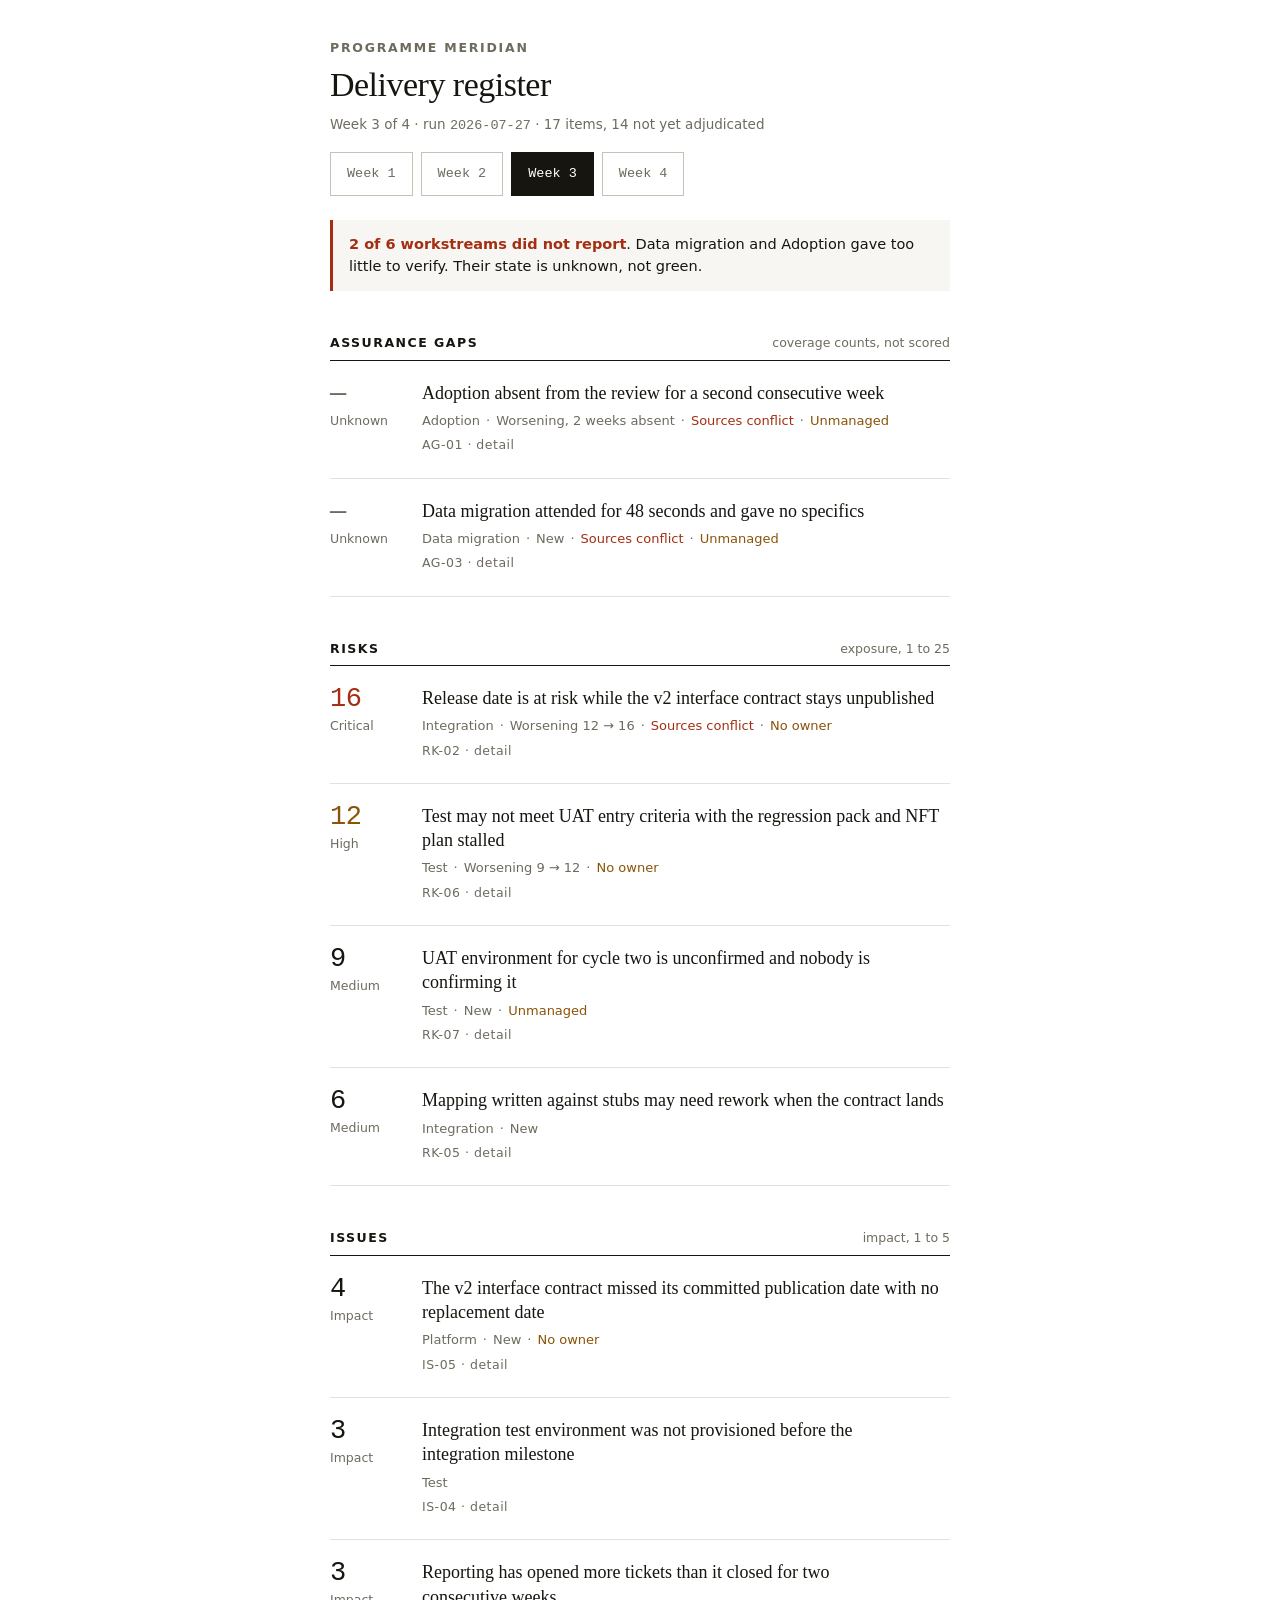
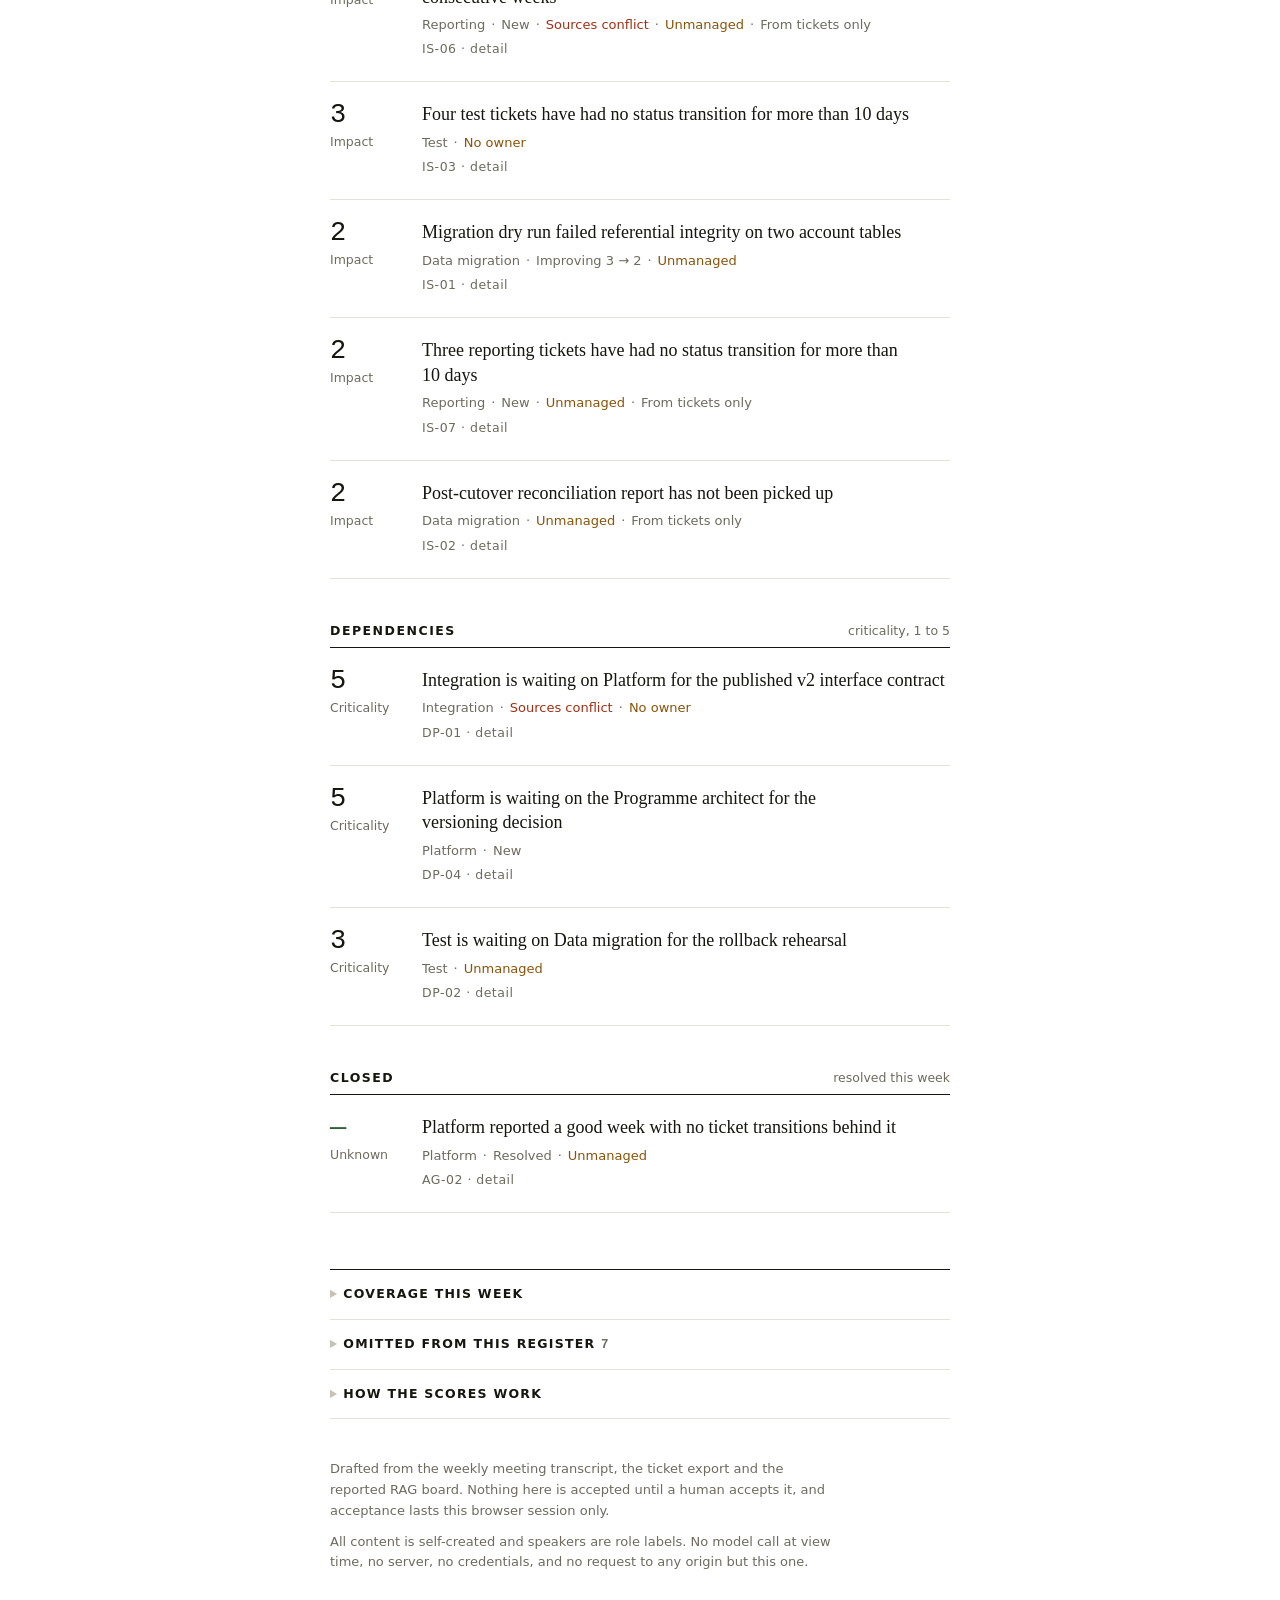
==== commit 9e14dcb4: "Rebuild the report as a register you can scan, not a table you must read The page showed everything " ====
--- a/risk-radar.html
+++ b/risk-radar.html
@@ -6,612 +6,454 @@
 <title>Risk Radar — delivery register</title>
 <!-- Single-file build. Regenerate with python3 tools/build_bundle.py -->
 <meta name="description" content="A weekly delivery register drafted from the meeting transcript, the ticket export and the reported RAG board, where every item cites its evidence.">
-<meta name="color-scheme" content="light dark">
+<meta name="color-scheme" content="light only">
 <style>
-/* Risk Radar — the register as a document of record.
-   Tokens are exact and closed: no colour, size or spacing outside this block
-   appears anywhere else in the stylesheet. */
+/* Risk Radar — the register, read at a glance.
+   A row is a number, a title and one grey line. Everything else is behind
+   that row's disclosure. Colour lands on the number and on the two or three
+   meta words that warrant it, and nowhere else. */
 
 :root {
-  --paper: #FBFAF6;
-  --paper-sunk: #F3F1EA;
-  --ink: #17170F;
-  --ink-2: #3A382C;
-  --ink-3: #6B6656;
-  --rule: #C9C4B4;
-  --rule-faint: #E6E2D8;
-  --alarm: #A32E12;
-  --on-alarm: #FBFAF6;
-  --reclass: #F1E2C8;
-  --hedge: #F1E2C8;
-
-  /* Spectral, IBM Plex Sans and IBM Plex Mono are the intended faces. The
-     report makes no request to any origin but itself (NFR-05), so the roles
-     are held by system stacks with the same job: serif for prose, sans for
-     labels, mono with tabular figures for every number. */
+  color-scheme: light only;
+
+  --paper: #FFFFFF;
+  --sunk: #F7F6F2;
+  --ink: #16150F;
+  --ink-2: #6E6A5E;
+  --rule: #E4E1D8;
+  --rule-firm: #C6C2B6;
+
+  --red: #A32E12;
+  --amber: #8A5308;
+  --green: #2C6138;
+
+  /* Three roles, held by system stacks: loading a webfont would mean a
+     request to another origin, which this page never makes. */
   --font-text: Georgia, "Iowan Old Style", "Times New Roman", serif;
   --font-label: system-ui, -apple-system, "Segoe UI", Roboto, sans-serif;
   --font-num: ui-monospace, SFMono-Regular, "SF Mono", Menlo, Consolas, monospace;
 
-  --s1: 4px; --s2: 8px; --s3: 12px; --s4: 16px;
-  --s5: 24px; --s6: 32px; --s7: 48px; --s8: 72px;
-}
-
+  --measure: 660px;
+}
+
+/* The report is a printed page, not a themed surface. A dark viewer gets the
+   same light values rather than an inverted register. */
 @media (prefers-color-scheme: dark) {
-  :root:not([data-theme="light"]) {
-    --paper: #14140E;
-    --paper-sunk: #1D1D15;
-    --ink: #EFEDE4;
-    --ink-2: #C6C2B2;
-    --ink-3: #948E7C;
-    --rule: #3A382C;
-    --rule-faint: #2A2A20;
-    --alarm: #E8734F;
-    --on-alarm: #14140E;
-    --reclass: #3A3320;
-    --hedge: #3A3320;
-  }
-}
-
-:root[data-theme="dark"] {
-  --paper: #14140E;
-  --paper-sunk: #1D1D15;
-  --ink: #EFEDE4;
-  --ink-2: #C6C2B2;
-  --ink-3: #948E7C;
-  --rule: #3A382C;
-  --rule-faint: #2A2A20;
-  --alarm: #E8734F;
-  --on-alarm: #14140E;
-  --reclass: #3A3320;
-  --hedge: #3A3320;
+  :root {
+    --paper: #FFFFFF;
+    --sunk: #F7F6F2;
+    --ink: #16150F;
+    --ink-2: #6E6A5E;
+    --rule: #E4E1D8;
+    --rule-firm: #C6C2B6;
+    --red: #A32E12;
+    --amber: #8A5308;
+    --green: #2C6138;
+  }
 }
 
 *, *::before, *::after { box-sizing: border-box; }
 
-html { -webkit-text-size-adjust: 100%; }
+html {
+  -webkit-text-size-adjust: 100%;
+  background: var(--paper);
+}
 
 body {
   margin: 0;
   background: var(--paper);
   color: var(--ink);
-  font-family: var(--font-text);
-  font-size: 17px;
-  line-height: 1.55;
+  font: 17px/1.6 var(--font-text);
   overflow-wrap: anywhere;
 }
 
-/* No radius, no shadow, anywhere. Depth is rules only. */
-a { color: inherit; }
 h1, h2, h3, h4 { margin: 0; font-weight: 400; }
 p { margin: 0; }
 dl, dd, dt { margin: 0; }
 button { font: inherit; color: inherit; background: none; border: 0; }
 
 .page {
-  max-width: 1180px;
+  max-width: var(--measure);
+  min-width: 0;
   margin: 0 auto;
-  padding: var(--s7) var(--s6) var(--s8);
+  padding: 40px 20px 64px;
 }
 
 .u-num { font-family: var(--font-num); font-variant-numeric: tabular-nums; }
-.u-label {
-  font-family: var(--font-label);
-  font-size: 12.5px;
-  letter-spacing: 0.06em;
-  line-height: 1.35;
-}
-.u-caps {
-  font-family: var(--font-label);
-  font-size: 12.5px;
-  font-weight: 600;
-  letter-spacing: 0.08em;
-  text-transform: uppercase;
-  color: var(--ink-3);
-}
 .u-sr {
   position: absolute; width: 1px; height: 1px;
   padding: 0; margin: -1px; overflow: hidden;
   clip-path: inset(50%); white-space: nowrap;
 }
 
-/* ── masthead ───────────────────────────────────────────────────────── */
-
-.masthead {
-  display: grid;
-  gap: var(--s3);
-  padding-bottom: var(--s5);
-  border-bottom: 3px double var(--ink);
-}
-.masthead__rail {
-  display: flex; flex-wrap: wrap; gap: var(--s3);
-  justify-content: space-between; align-items: baseline;
-  color: var(--ink-3);
-  font-family: var(--font-label);
-  font-size: 12.5px;
+/* ── header ─────────────────────────────────────────────────────────── */
+
+.head { display: grid; gap: 10px; min-width: 0; }
+.head__rail {
+  font: 600 12.5px/1.3 var(--font-label);
   letter-spacing: 0.14em;
   text-transform: uppercase;
-}
-.masthead__title {
-  font-size: clamp(34px, 5vw, 58px);
-  line-height: 1.06;
-  letter-spacing: -0.02em;
-  max-width: 22ch;
-  text-wrap: balance;
-}
-.masthead__sub { max-width: 66ch; color: var(--ink-2); text-wrap: pretty; }
-.masthead__counts {
-  display: flex; flex-wrap: wrap; gap: var(--s2) var(--s4);
   color: var(--ink-2);
 }
-
-.banner {
-  margin-top: var(--s4);
-  padding: var(--s3) var(--s4);
-  border: 1px solid var(--rule);
-  background: var(--paper-sunk);
-  color: var(--ink-2);
-  font-family: var(--font-label);
-  font-size: 12.5px;
-  line-height: 1.5;
-}
-
-/* ── week bar ───────────────────────────────────────────────────────── */
-
-.weekbar {
-  position: sticky; top: 0; z-index: 2;
-  display: flex; flex-wrap: wrap; gap: var(--s3);
-  align-items: center;
-  margin-top: var(--s5);
-  padding: var(--s3) 0;
-  background: var(--paper);
-  border-bottom: 1px solid var(--rule);
-}
-.weekbar__set { display: flex; gap: var(--s2); }
-.weekbar__btn {
+.head__title { font-size: 34px; line-height: 1.1; letter-spacing: -0.015em; }
+.head__sub { font: 13.5px/1.5 var(--font-label); color: var(--ink-2); }
+
+.weeks { display: flex; flex-wrap: wrap; gap: 8px; margin-top: 6px; min-width: 0; }
+.weeks__btn {
   min-height: 44px;
-  padding: var(--s2) var(--s4);
-  border: 1px solid var(--rule);
+  padding: 0 16px;
+  border: 1px solid var(--rule-firm);
   background: var(--paper);
   color: var(--ink-2);
   font-family: var(--font-num);
   font-variant-numeric: tabular-nums;
-  font-size: 14px;
+  font-size: 13.5px;
+  cursor: pointer;
+}
+.weeks__btn[aria-current="true"] {
+  background: var(--ink);
+  border-color: var(--ink);
+  color: var(--paper);
+}
+
+/* ── the alert line ─────────────────────────────────────────────────── */
+
+.alert:not(:empty) {
+  margin-top: 24px;
+  padding: 14px 16px;
+  border-left: 3px solid var(--red);
+  background: var(--sunk);
+  color: var(--ink);
+  font: 14.5px/1.5 var(--font-label);
+  min-width: 0;
+}
+.alert b { font-weight: 600; color: var(--red); }
+
+/* ── sections ───────────────────────────────────────────────────────── */
+
+.section { margin-top: 44px; min-width: 0; }
+.section__head {
+  display: flex; flex-wrap: wrap; gap: 4px 16px;
+  justify-content: space-between; align-items: baseline;
+  padding-bottom: 8px;
+  border-bottom: 1px solid var(--ink);
+  min-width: 0;
+}
+.section__name {
+  font: 600 12.5px/1.3 var(--font-label);
+  letter-spacing: 0.12em;
+  text-transform: uppercase;
+}
+.section__scale { font: 12.5px/1.3 var(--font-label); color: var(--ink-2); }
+.empty {
+  padding: 18px 0;
+  border-bottom: 1px solid var(--rule);
+  color: var(--ink-2);
+  font: 14.5px/1.5 var(--font-label);
+}
+
+/* ── a row ──────────────────────────────────────────────────────────── */
+
+.row {
+  display: grid;
+  grid-template-columns: 76px minmax(0, 1fr);
+  column-gap: 16px;
+  padding: 20px 0;
+  border-bottom: 1px solid var(--rule);
+  min-width: 0;
+  max-width: 100%;
+}
+.row.is-rejected { opacity: 0.6; }
+.row.is-rejected .row__title { text-decoration: line-through; }
+
+.row__score { min-width: 0; max-width: 100%; }
+.row__num {
+  display: block;
+  font: 500 27px/1 var(--font-num);
+  font-variant-numeric: tabular-nums;
+  letter-spacing: -0.02em;
+}
+.row__num.is-critical { color: var(--red); }
+.row__num.is-high { color: var(--amber); }
+.row__num.is-low, .row__num.is-closed { color: var(--green); }
+.row__num.is-unknown { color: var(--ink-2); }
+.row__scale {
+  display: block;
+  margin-top: 5px;
+  font: 12.5px/1.25 var(--font-label);
+  color: var(--ink-2);
+}
+
+.row__body { min-width: 0; max-width: 100%; }
+.row__title { font-size: 18px; line-height: 1.35; text-wrap: pretty; }
+.row__meta {
+  margin-top: 6px;
+  font: 13px/1.5 var(--font-label);
+  color: var(--ink-2);
+}
+/* Inherits the meta line's grey: a lighter separator failed AA contrast. */
+.row__meta .sep { padding: 0 6px; }
+.row__meta .is-conflict { color: var(--red); }
+.row__meta .is-unmanaged { color: var(--amber); }
+
+/* ── a row's disclosure ─────────────────────────────────────────────── */
+
+.row__more { margin-top: 0; min-width: 0; max-width: 100%; }
+.row__more > summary {
+  display: inline-block;
+  padding: 7px 0 2px;
+  color: var(--ink-2);
+  font: 12.5px/1.3 var(--font-label);
   letter-spacing: 0.04em;
   cursor: pointer;
 }
-.weekbar__btn[aria-current="true"] {
-  border-color: var(--ink);
-  background: var(--ink);
-  color: var(--paper);
-}
-.weekbar__date { color: var(--ink-3); font-family: var(--font-label); font-size: 12.5px; }
-
-/* ── coverage strip ─────────────────────────────────────────────────── */
-
-.coverage {
-  display: flex; flex-wrap: wrap;
-  gap: var(--s3) var(--s5);
-  align-items: baseline;
-  padding: var(--s4) 0;
-  border-bottom: 1px solid var(--rule-faint);
-}
-.coverage__stat { display: flex; gap: var(--s2); align-items: baseline; }
-.coverage__stat dt { color: var(--ink-3); font-family: var(--font-label); font-size: 12.5px; }
-.coverage__stat dd { font-family: var(--font-num); font-variant-numeric: tabular-nums; font-size: 15px; }
-.coverage__stat--alarm dd { color: var(--alarm); }
-.coverage__more {
-  margin-inline-start: auto;
-  min-height: 44px; padding: var(--s2) var(--s3);
-  border: 1px solid var(--rule);
-  font-family: var(--font-label); font-size: 12.5px;
+.row__more > summary::marker { color: var(--rule-firm); }
+.row__more[open] > summary { color: var(--ink); }
+
+.detail {
+  display: grid;
+  gap: 18px;
+  padding: 16px 18px 18px;
+  border-left: 2px solid var(--rule);
+  min-width: 0;
+  max-width: 100%;
+}
+.detail__head {
+  font: 600 12.5px/1.3 var(--font-label);
+  letter-spacing: 0.1em;
+  text-transform: uppercase;
+  color: var(--ink-2);
+}
+.detail__block { display: grid; gap: 8px; min-width: 0; }
+
+.note-line {
+  padding: 12px 14px;
+  background: var(--sunk);
+  font: 14px/1.55 var(--font-label);
+  min-width: 0;
+}
+.note-line.is-conflict { border-left: 3px solid var(--red); }
+.note-line b {
+  display: block;
+  margin-bottom: 4px;
+  font-weight: 600;
+  letter-spacing: 0.04em;
+}
+.note-line.is-conflict b { color: var(--red); }
+
+/* Evidence */
+.quote { display: grid; gap: 6px; min-width: 0; }
+.quote__text {
+  font: 16px/1.55 var(--font-text);
+  padding-left: 12px;
+  border-left: 2px solid var(--rule-firm);
+}
+.quote__who { font: 12.5px/1.4 var(--font-label); color: var(--ink-2); }
+.quote__ctx { display: grid; gap: 3px; margin-top: 4px; }
+.quote__ctx-line { font: 13.5px/1.45 var(--font-text); color: var(--ink-2); }
+.quote__ctx-line .who { font-family: var(--font-label); font-size: 12px; }
+mark { background: #F3E7C6; color: var(--ink); padding: 0 2px; }
+
+.record { display: grid; gap: 4px; min-width: 0; }
+.record__row {
+  display: grid;
+  grid-template-columns: 148px minmax(0, 1fr);
+  gap: 4px 12px;
+  font: 13.5px/1.45 var(--font-label);
+  min-width: 0;
+}
+.record__k { color: var(--ink-2); }
+.record__v { font-family: var(--font-num); font-size: 13px; min-width: 0; }
+.also { font: 13px/1.5 var(--font-label); color: var(--ink-2); }
+.also b { font-weight: 600; color: var(--ink); }
+
+/* Assessment */
+.dl { display: grid; gap: 8px; min-width: 0; }
+.dl dt {
+  font: 12.5px/1.3 var(--font-label);
+  letter-spacing: 0.04em;
+  color: var(--ink-2);
+}
+.dl dd { font: 14.5px/1.5 var(--font-label); min-width: 0; }
+.dl dd .u-num { font-size: 14px; }
+.dl__sub {
+  display: block;
+  margin-top: 3px;
+  font-family: var(--font-num);
+  font-size: 12.5px;
+  color: var(--ink-2);
+}
+
+/* Acceptance */
+.adj {
+  display: flex; flex-wrap: wrap; gap: 8px 12px;
+  align-items: center;
+  margin: 0; padding: 14px 0 0;
+  border: 0; border-top: 1px solid var(--rule);
+  min-width: 0;
+}
+.adj legend { padding: 0; }
+.adj__btns { display: flex; gap: 8px; min-width: 0; }
+.adj__btn {
+  min-height: 44px; min-width: 76px;
+  padding: 0 14px;
+  border: 1px solid var(--rule-firm);
+  font: 13px/1 var(--font-label);
   cursor: pointer;
 }
-
-/* ── groups ─────────────────────────────────────────────────────────── */
-
-.group { margin-top: var(--s7); }
-.group__head {
-  display: flex; flex-wrap: wrap; gap: var(--s2) var(--s4);
-  align-items: baseline;
-  padding: var(--s3) 0;
-  border-top: 1px solid var(--ink);
-}
-.group__name { font-size: 22px; line-height: 1.2; font-weight: 500; }
-.group__count { font-family: var(--font-num); font-variant-numeric: tabular-nums; font-size: 22px; color: var(--ink-3); }
-.group__scale { color: var(--ink-3); font-family: var(--font-label); font-size: 12.5px; letter-spacing: 0.06em; }
-.group__note { padding: var(--s2) 0 var(--s4); color: var(--ink-2); max-width: 66ch; }
-.group__empty { padding: var(--s4) 0; color: var(--ink-3); border-bottom: 1px solid var(--rule-faint); }
-
-.colheads {
-  display: grid;
-  grid-template-columns: minmax(0, 1fr) 168px minmax(150px, 210px);
-  column-gap: var(--s5);
-  padding: var(--s2) 0;
-  border-bottom: 1px solid var(--rule-faint);
-  color: var(--ink-3);
-  font-family: var(--font-label);
-  font-size: 12.5px;
-  letter-spacing: 0.08em;
-  text-transform: uppercase;
-}
-
-/* ── row ────────────────────────────────────────────────────────────── */
-
-/* The three columns are independent heights. Column one is a single cell, not
-   three rows a tall neighbour can inflate: when score and meta spanned rows,
-   a long meta column stranded up to 212px of empty space between the quote
-   and the disclosure. align-items: start keeps every column at its own
-   content height, so the row is only as tall as its tallest column. */
-.row {
-  display: grid;
-  grid-template-columns: minmax(0, 1fr) 168px minmax(150px, 210px);
-  grid-template-areas:
-    "main score meta"
-    "evid evid evid"
-    "adj  adj  adj";
-  align-items: start;
-  column-gap: var(--s5);
-  row-gap: var(--s2);
-  padding: var(--s4) var(--s5);
-  border-bottom: 1px solid var(--rule-faint);
-}
-.row__main {
-  grid-area: main;
-  display: grid;
-  align-content: start;
-  gap: var(--s2);
-  min-width: 0;
-}
-.row.is-alarm {
-  border-inline-start: 3px solid var(--alarm);
-  padding-inline-start: 21px;
-}
-.row.is-rejected { opacity: 0.55; }
-.row.is-rejected .row__title { text-decoration: line-through; }
-.row.is-resolved { opacity: 0.72; }
-
-.row__head { display: flex; flex-wrap: wrap; gap: var(--s2); align-items: center; }
-.row__id {
-  font-family: var(--font-num);
-  font-variant-numeric: tabular-nums;
-  font-size: 12.5px;
-  letter-spacing: 0.08em;
-  color: var(--ink-3);
-}
-.row__title { font-size: 17px; line-height: 1.35; max-width: 66ch; text-wrap: pretty; }
-.row__statement { color: var(--ink-2); font-size: 15px; line-height: 1.5; max-width: 66ch; }
-.row__facts { margin-top: var(--s2); font-family: var(--font-label); font-size: 12.5px; color: var(--ink-2); }
-.row__facts-k { color: var(--ink-3); }
-.row__quote {
-  margin: 0;
-  padding-inline-start: var(--s3);
-  border-inline-start: 1px solid var(--rule);
-  max-width: 74ch;
-  color: var(--ink-2);
-  font-size: 15px;
-}
-.row__quote cite { display: block; margin-top: var(--s1); color: var(--ink-3); font-family: var(--font-label); font-size: 12.5px; font-style: normal; }
-.row__quote mark { background: var(--hedge); color: var(--ink); padding: 0 2px; }
-
-.row__score { grid-area: score; }
-.score__value { font-family: var(--font-num); font-variant-numeric: tabular-nums; font-size: 26px; font-weight: 500; line-height: 1.15; }
-.score__value.is-critical { color: var(--alarm); }
-.score__band { font-family: var(--font-label); font-size: 12.5px; letter-spacing: 0.06em; color: var(--ink-2); }
-.score__band.is-critical { color: var(--alarm); }
-.score__terms, .score__attention { margin-top: var(--s1); font-family: var(--font-num); font-variant-numeric: tabular-nums; font-size: 12.5px; color: var(--ink-3); }
-.score__counts { display: grid; gap: var(--s1); }
-.score__counts div { font-family: var(--font-num); font-variant-numeric: tabular-nums; font-size: 12.5px; color: var(--ink-2); }
-.score__counts b { font-weight: 500; }
-
-.row__meta { grid-area: meta; display: grid; gap: var(--s2); min-width: 0; }
-.row__meta dt { color: var(--ink-3); font-family: var(--font-label); font-size: 12.5px; }
-.row__meta dd { font-family: var(--font-label); font-size: 12.5px; color: var(--ink-2); line-height: 1.4; }
-/* Disagreement is carried by the word "disagree", not by colour. Alarm here
-   fired on every conflicted row and drowned out the marks that matter. */
-.row__meta dd.is-disagree { color: var(--ink-2); }
-.row__meta .u-num { font-family: var(--font-num); font-variant-numeric: tabular-nums; }
-
-/* ── chips ──────────────────────────────────────────────────────────── */
-
-.chip {
-  display: inline-block;
-  padding: var(--s1) var(--s2);
-  font-family: var(--font-label);
-  font-size: 12.5px;
-  letter-spacing: 0.06em;
-  line-height: 1.35;
-  white-space: normal;
-}
-.chip--type { border: 1px solid var(--ink); color: var(--ink); }
-/* Border and text only. An assurance gap is never a filled mark. */
-.chip--type.is-gap { border-color: var(--alarm); color: var(--alarm); }
-/* Filled alarm. Exactly two strings ever use this: "Sources conflict", "Blocking". */
-.chip--alarm { background: var(--alarm); color: var(--on-alarm); border: 1px solid var(--alarm); }
-.chip--move { border: 1px solid var(--rule); color: var(--ink); }
-.chip--reclass { border: 1px solid var(--ink); background: var(--reclass); color: var(--ink); }
-.chip--note { border: 1px dashed var(--rule); color: var(--ink-3); }
-
-/* ── disclosure ─────────────────────────────────────────────────────── */
-
-.row__evidence { grid-area: evid; margin-top: var(--s3); }
-.row__evidence > summary {
-  display: inline-block;
-  min-height: 44px;
-  padding: var(--s3) 0;
-  color: var(--ink-2);
-  font-family: var(--font-label);
-  font-size: 12.5px;
-  letter-spacing: 0.06em;
-  cursor: pointer;
-}
-.row__evidence > summary::marker { color: var(--ink-3); }
-
-.panel {
-  margin-top: var(--s3);
-  padding: var(--s4);
-  background: var(--paper-sunk);
-  border: 1px solid var(--rule-faint);
-}
-.panel + .panel { margin-top: var(--s3); }
-.panel__head { margin-bottom: var(--s3); }
-
-.src { padding: var(--s3) 0; border-top: 1px solid var(--rule-faint); }
-.src:first-of-type { border-top: 0; }
-.src__type { color: var(--ink-3); font-family: var(--font-label); font-size: 12.5px; letter-spacing: 0.08em; text-transform: uppercase; }
-.src__obs { margin-top: var(--s1); color: var(--ink-2); font-size: 15px; max-width: 66ch; }
-
-.lines { margin-top: var(--s2); display: grid; gap: var(--s1); }
-.lines__line { display: grid; grid-template-columns: 92px 1fr; gap: var(--s3); color: var(--ink-3); font-size: 15px; }
-.lines__line.is-cited { color: var(--ink); }
-.lines__stamp { font-family: var(--font-num); font-variant-numeric: tabular-nums; font-size: 12.5px; padding-top: 3px; }
-.lines__who { font-family: var(--font-label); font-size: 12.5px; display: block; }
-.lines__text { max-width: 74ch; }
-.lines__text mark { background: var(--hedge); color: var(--ink); padding: 0 2px; }
-
-.fields { margin-top: var(--s2); display: grid; gap: var(--s2); }
-.fields__row { display: grid; grid-template-columns: 168px 1fr; gap: var(--s3); font-size: 15px; }
-.fields__k { color: var(--ink-3); font-family: var(--font-label); font-size: 12.5px; }
-.fields__v { font-family: var(--font-num); font-variant-numeric: tabular-nums; font-size: 14px; }
-
-.conflict {
-  margin-top: var(--s3);
-  padding: var(--s3);
-  border: 1px solid var(--alarm);
-  color: var(--ink-2);
-  font-size: 15px;
-  max-width: 74ch;
-}
-.conflict b { color: var(--alarm); font-family: var(--font-label); font-size: 12.5px; letter-spacing: 0.06em; text-transform: uppercase; display: block; margin-bottom: var(--s1); }
-
-.sum { margin-top: var(--s2); font-family: var(--font-num); font-variant-numeric: tabular-nums; font-size: 14px; }
-.sum__line { display: grid; grid-template-columns: minmax(0, 1fr) 78px 52px 80px; gap: var(--s2); padding: 3px 0; }
-.sum__line span:not(:first-child) { text-align: end; }
-.sum__rule { border-top: 1px solid var(--rule); margin-top: var(--s2); padding-top: var(--s2); }
-.sum__total { font-weight: 500; }
-
-/* Each factor expands to the anchor sentence it was scored against. The
-   native disclosure marker would sit on its own line above the row, so it is
-   replaced by a sign in front of the factor name. */
-.sum details > summary { cursor: pointer; color: inherit; font-family: var(--font-num); list-style: none; }
-.sum details > summary::-webkit-details-marker { display: none; }
-.sum details > summary .sum__line span:first-child::before { content: "+ "; color: var(--ink-3); }
-.sum details[open] > summary .sum__line span:first-child::before { content: "− "; color: var(--ink-3); }
-.sum__anchor { padding: var(--s1) 0 var(--s2); color: var(--ink-3); font-family: var(--font-text); font-size: 15px; max-width: 66ch; }
-.sum__note { margin-top: var(--s2); color: var(--ink-3); font-family: var(--font-label); font-size: 12.5px; }
-
-/* ── acceptance ─────────────────────────────────────────────────────── */
-
-.row__adjudicate {
-  grid-area: adj;
-  display: flex; flex-wrap: wrap; gap: var(--s2) var(--s3);
-  align-items: center;
-  margin: var(--s3) 0 0;
-  padding: var(--s3) 0 0;
-  border: 0; border-top: 1px solid var(--rule-faint);
-}
-.row__adjudicate legend { padding: 0; }
-.adj__state { font-family: var(--font-label); font-size: 12.5px; letter-spacing: 0.06em; }
-/* Unaccepted is the default state of every row, so it is the norm and not an
-   exception. Alarm on a default trains the reader to ignore alarm; the
-   masthead count carries the signal instead. */
-.adj__state.is-unaccepted { color: var(--ink-3); }
-.adj__state.is-accepted, .adj__state.is-amended { color: var(--ink-2); }
-.adj__state.is-rejected { color: var(--ink-3); }
-.adj__buttons { display: flex; gap: var(--s2); }
-.adj__btn {
-  min-height: 44px; min-width: 72px;
-  padding: var(--s2) var(--s3);
-  border: 1px solid var(--rule);
-  font-family: var(--font-label); font-size: 12.5px;
-  cursor: pointer;
-}
-.adj__btn[aria-pressed="true"] { border-color: var(--ink); background: var(--ink); color: var(--paper); }
-.adj__note { color: var(--ink-3); font-family: var(--font-label); font-size: 12.5px; max-width: 66ch; }
-.adj__note del { color: var(--ink-3); }
-
-.adj__form { flex: 1 1 100%; }
-.adj__label { display: block; margin-bottom: var(--s2); color: var(--ink-3); font-family: var(--font-label); font-size: 12.5px; max-width: 66ch; }
-.adj__row { display: flex; flex-wrap: wrap; gap: var(--s2); align-items: stretch; }
+.adj__btn[aria-pressed="true"] { background: var(--ink); border-color: var(--ink); color: var(--paper); }
+.adj__state { font: 13px/1.4 var(--font-label); color: var(--ink-2); }
+.adj__note { font: 13px/1.5 var(--font-label); color: var(--ink-2); flex: 1 1 100%; min-width: 0; }
+.adj__note del { color: var(--ink-2); }
+.adj__form { flex: 1 1 100%; min-width: 0; }
+.adj__label { display: block; margin-bottom: 6px; font: 12.5px/1.4 var(--font-label); color: var(--ink-2); }
+.adj__row { display: flex; flex-wrap: wrap; gap: 8px; min-width: 0; }
 .adj__input {
-  flex: 1 1 240px; min-width: 0; min-height: 44px;
-  padding: var(--s2) var(--s3);
+  flex: 1 1 200px; min-width: 0; min-height: 44px;
+  padding: 0 12px;
   border: 1px solid var(--ink);
   background: var(--paper);
   color: var(--ink);
-  font-family: var(--font-label);
-  font-size: 14px;
-}
-.adj__input::placeholder { color: var(--ink-3); }
-
-/* ── omissions ──────────────────────────────────────────────────────── */
-
-/* The omissions are part of the record, so the strip stays attached to the
-   register on sunk paper and above the closing rule. The production notes
-   are not part of the record and sit below it. */
-.omissions {
-  margin-top: var(--s7);
-  padding: var(--s5);
-  background: var(--paper-sunk);
-  border: 1px solid var(--rule-faint);
-}
-.omissions__head {
-  display: flex; flex-wrap: wrap; gap: var(--s2) var(--s4);
-  align-items: baseline;
-  padding-bottom: var(--s3);
-  border-bottom: 1px solid var(--ink);
-}
-.omissions__list { margin-top: var(--s3); display: grid; gap: var(--s3); }
-.omissions__item { padding-bottom: var(--s3); border-bottom: 1px solid var(--rule-faint); }
-.omissions__ref { font-family: var(--font-num); font-variant-numeric: tabular-nums; font-size: 12.5px; letter-spacing: 0.08em; color: var(--ink-3); }
-.omissions__subject { font-size: 15px; }
-.omissions__reason { color: var(--ink-2); font-size: 15px; max-width: 66ch; }
-
-.dialog {
-  margin-top: var(--s3);
-  padding: var(--s4);
-  border: 1px solid var(--rule);
-  background: var(--paper-sunk);
-}
-.dialog table { width: 100%; border-collapse: collapse; font-size: 15px; }
-.dialog th, .dialog td { text-align: start; padding: var(--s2) var(--s3) var(--s2) 0; border-bottom: 1px solid var(--rule-faint); }
-.dialog th { color: var(--ink-3); font-family: var(--font-label); font-size: 12.5px; font-weight: 600; }
-.dialog td.u-num { font-family: var(--font-num); font-variant-numeric: tabular-nums; }
-
-/* Closing rule. Everything below it is method, not record, and is set at the
-   register's own prose size rather than shrunk into a footnote. */
-.foot {
-  margin-top: var(--s8);
-  padding-top: var(--s5);
-  border-top: 3px double var(--ink);
+  font: 14px/1 var(--font-label);
+}
+.adj__input::placeholder { color: var(--ink-2); }
+
+/* ── the three closing disclosures ──────────────────────────────────── */
+
+.notes { margin-top: 56px; border-top: 1px solid var(--ink); min-width: 0; }
+.note { border-bottom: 1px solid var(--rule); min-width: 0; }
+.note > summary {
+  padding: 16px 0;
+  font: 600 12.5px/1.3 var(--font-label);
+  letter-spacing: 0.1em;
+  text-transform: uppercase;
+  cursor: pointer;
+}
+.note > summary::marker { color: var(--rule-firm); }
+.note__count { font-family: var(--font-num); color: var(--ink-2); }
+.note__body { display: grid; gap: 14px; padding: 4px 0 22px; min-width: 0; max-width: 100%; }
+.note__lede { font: 14.5px/1.6 var(--font-label); color: var(--ink-2); max-width: 62ch; }
+
+.cov { display: grid; gap: 2px; min-width: 0; }
+.cov__row {
   display: grid;
-  gap: var(--s5);
-}
-.foot__block { display: grid; gap: var(--s2); }
-.foot p { font-size: 15px; line-height: 1.55; color: var(--ink-2); max-width: 66ch; text-wrap: pretty; }
-
-/* ── mobile, < 900px ────────────────────────────────────────────────── */
-
-@media (max-width: 899px) {
-  .page { padding: var(--s5) var(--s4) var(--s7); }
-
-  .colheads { display: none; }
-
-  .row {
-    grid-template-columns: minmax(0, 1fr);
-    grid-template-areas: "head" "title" "score" "meta" "quote" "evid" "adj";
-    padding: var(--s4);
-    row-gap: var(--s3);
-  }
-  .row.is-alarm { padding-inline-start: 13px; }
-
-  /* The column-one wrapper dissolves so its three children become grid items
-     of the row itself, and the quote can sit after the score and meta bands
-     in the collapse order title → score → meta → quote → controls. */
-  .row__main { display: contents; }
-  .row__head { grid-area: head; }
-  .row__title { grid-area: title; }
-  .row__quote { grid-area: quote; }
-
-  .row__meta { grid-template-columns: minmax(0, 1fr); }
-
-  .weekbar__set { width: 100%; }
-  .weekbar__btn { flex: 1 1 0; min-width: 0; padding: var(--s2); text-align: center; }
-  .coverage__more { margin-inline-start: 0; width: 100%; text-align: center; }
-
-  /* No table ever scrolls sideways. Below 700px every field table becomes
-     label/value pairs. */
-  .fields__row, .lines__line, .sum__line { grid-template-columns: minmax(0, 1fr); gap: var(--s1); }
-  .sum__line span:not(:first-child) { text-align: start; }
-  .dialog table, .dialog thead, .dialog tbody, .dialog tr, .dialog th, .dialog td { display: block; width: auto; }
-  .dialog thead { display: none; }
-  .dialog tr { padding: var(--s2) 0; border-bottom: 1px solid var(--rule-faint); }
-  .dialog td { border: 0; padding: 2px 0; }
-  .dialog td::before { content: attr(data-label) " "; color: var(--ink-3); font-family: var(--font-label); font-size: 12.5px; }
-
-  .adj__buttons { width: 100%; }
-  .adj__btn { flex: 1 1 0; }
-}
-
-/* ── motion ─────────────────────────────────────────────────────────── */
-
-.panel { animation: reveal 120ms ease-out; }
-@keyframes reveal { from { opacity: 0; } to { opacity: 1; } }
+  grid-template-columns: minmax(0, 1fr) 76px 62px 58px;
+  gap: 4px 10px;
+  padding: 7px 0;
+  border-bottom: 1px solid var(--rule);
+  font: 13.5px/1.4 var(--font-label);
+  min-width: 0;
+}
+.cov__row.is-head { color: var(--ink-2); font-size: 12.5px; border-bottom-color: var(--rule-firm); }
+.cov__row .u-num { font-size: 13px; }
+.cov__row .is-under { color: var(--red); }
+
+.omit { padding: 12px 0; border-bottom: 1px solid var(--rule); display: grid; gap: 3px; min-width: 0; }
+.omit__ref { font: 12.5px/1.3 var(--font-num); letter-spacing: 0.06em; color: var(--ink-2); }
+.omit__subject { font: 14.5px/1.45 var(--font-label); }
+.omit__reason { font: 13.5px/1.55 var(--font-label); color: var(--ink-2); max-width: 62ch; }
+
+/* ── footer ─────────────────────────────────────────────────────────── */
+
+.foot { margin-top: 40px; display: grid; gap: 10px; min-width: 0; }
+.foot p { font: 13px/1.6 var(--font-label); color: var(--ink-2); max-width: 62ch; }
+
+/* ── phone ──────────────────────────────────────────────────────────── */
+
+@media (max-width: 480px) {
+  .page { padding: 28px 16px 48px; }
+  .head__title { font-size: 28px; }
+  .row { grid-template-columns: 60px minmax(0, 1fr); column-gap: 12px; }
+  .row__num { font-size: 24px; }
+  .row__title { font-size: 17px; }
+  .detail { padding: 14px 0 16px 14px; }
+  .record__row { grid-template-columns: minmax(0, 1fr); gap: 2px; }
+  .cov__row { grid-template-columns: minmax(0, 1fr) 58px 46px; }
+  .cov__row > :nth-child(4) { display: none; }
+  .weeks__btn { flex: 1 1 0; min-width: 0; padding: 0 8px; text-align: center; }
+  /* Three buttons share the detail's width at 320px. Give each a floor wide
+     enough for its word and let the row wrap rather than break "Accept". */
+  .adj__btns { width: 100%; flex-wrap: wrap; }
+  .adj__btn { flex: 1 1 84px; min-width: 84px; white-space: nowrap; padding: 0 8px; }
+}
 
 @media (prefers-reduced-motion: reduce) {
   *, *::before, *::after { animation: none !important; transition: none !important; }
 }
 
-/* ── print ──────────────────────────────────────────────────────────── */
-
 @media print {
-  .weekbar, .adj__buttons, .coverage__more { display: none; }
+  .weeks, .adj__btns { display: none; }
   .row { break-inside: avoid; }
-  .row__evidence[open] > summary { list-style: none; }
 }
 
 </style>
-<link rel="icon" href="data:image/svg+xml,<svg xmlns='http://www.w3.org/2000/svg' viewBox='0 0 16 16'><rect width='16' height='16' fill='%23FBFAF6'/><rect x='2' y='2' width='2' height='12' fill='%23A32E12'/><rect x='6' y='4' width='8' height='1.5' fill='%2317170F'/><rect x='6' y='8' width='6' height='1.5' fill='%23C9C4B4'/><rect x='6' y='11' width='7' height='1.5' fill='%23C9C4B4'/></svg>">
+<link rel="icon" href="data:image/svg+xml,<svg xmlns='http://www.w3.org/2000/svg' viewBox='0 0 16 16'><rect width='16' height='16' fill='%23FFFFFF'/><rect x='2' y='2' width='2' height='12' fill='%23A32E12'/><rect x='6' y='4' width='8' height='1.5' fill='%2316150F'/><rect x='6' y='8' width='6' height='1.5' fill='%23B4AFA2'/><rect x='6' y='11' width='7' height='1.5' fill='%23B4AFA2'/></svg>">
 </head>
 <body>
-<div class="page">
-
-  <header class="masthead">
-    <div class="masthead__rail">
-      <span>Programme Meridian &middot; delivery register</span>
-      <span>Draft, pending adjudication</span>
-    </div>
-    <h1 class="masthead__title">The register, as a document of record</h1>
-    <p class="masthead__sub">Drafted from the weekly meeting transcript, the ticket export and the reported RAG board. Every item is typed before it is scored, cites its sources, and states where those sources disagree. Nothing here is accepted until a human accepts it.</p>
-    <dl class="masthead__counts u-label" id="masthead-counts"></dl>
+<main class="page">
+
+  <header class="head">
+    <p class="head__rail">Programme Meridian</p>
+    <h1 class="head__title">Delivery register</h1>
+    <p class="head__sub" id="head-sub"></p>
+    <nav class="weeks" id="weekbar" aria-label="Week"></nav>
   </header>
 
-  <nav class="weekbar" aria-label="Week">
-    <div class="weekbar__set" id="weekbar" role="group" aria-label="Choose a week"></div>
-    <span class="weekbar__date u-num" id="weekbar-date"></span>
-  </nav>
-
-  <section aria-label="Coverage">
-    <dl class="coverage" id="coverage"></dl>
-    <div id="coverage-detail" hidden></div>
+  <!-- One line, shown only when a workstream fell under the airtime floor or
+       recorded no ticket movement. It is the first thing a delivery manager
+       needs, so it is not buried in a section. -->
+  <div class="alert" id="alert"></div>
+
+  <div id="register"></div>
+
+  <noscript>
+    <p class="empty">The register above is the committed run output, painted at
+    build time. Without JavaScript the four week files under
+    <span class="u-num">runs/</span> are still readable directly, and they are
+    the complete record.</p>
+  </noscript>
+
+  <section class="notes" aria-label="Working notes">
+    <details class="note">
+      <summary>Coverage this week</summary>
+      <div class="note__body" id="coverage-detail"></div>
+    </details>
+
+    <details class="note">
+      <summary>Omitted from this register <span class="note__count" id="omissions-count"></span></summary>
+      <div class="note__body">
+        <p class="note__lede">Findings that could not be traced to a source this week. They are named here with a reason rather than carried forward on last week's quote.</p>
+        <div id="omissions-list"></div>
+      </div>
+    </details>
+
+    <details class="note">
+      <summary>How the scores work</summary>
+      <div class="note__body">
+        <p class="note__lede">Every finding is typed before it is scored, because type decides the scale. An issue has already happened, so it carries impact alone and never a likelihood.</p>
+        <dl class="dl">
+          <dt>Exposure</dt>
+          <dd>Risks only. Impact multiplied by likelihood, 1 to 25. Bands: 15–25 critical, 10–14 high, 5–9 medium, 1–4 low.</dd>
+          <dt>Impact</dt>
+          <dd>Issues, 1 to 5. 1 is absorbed inside the workstream; 5 breaks a commitment made outside the programme.</dd>
+          <dt>Criticality</dt>
+          <dd>Dependencies, 1 to 5. 1 is desirable; 5 means the release depends on it and there is no alternative path.</dd>
+          <dt>Coverage</dt>
+          <dd>Assurance gaps carry counts, not a score. A workstream nobody can see is not scored as though it were understood.</dd>
+          <dt>Attention</dt>
+          <dd>Every type, 0 to 5. Proximity 0.35, blast radius 0.25, control status 0.25, evidence confidence 0.15. It orders items inside a band and never changes the band.</dd>
+        </dl>
+        <p class="note__lede">The model scores each factor against a written anchor and emits nothing else. Every total, band, ordering and movement state is computed in code by <span class="u-num">score.py</span>, so the same week ranks the same way every time.</p>
+      </div>
+    </details>
   </section>
 
-  <p class="banner" id="session-banner">
-    Acceptance is recorded for this browser session only. It is held in
-    <span class="u-num">sessionStorage</span> and restored on reload; closing the tab clears it.
-    The prototype demonstrates the adjudication loop without pretending to persist it.
-  </p>
-
-  <noscript>
-    <p class="banner">The register itself is rendered from the committed run data by
-    <span class="u-num">app.js</span>. Without JavaScript the four week files under
-    <span class="u-num">runs/</span> are still readable directly, and they are the
-    complete record: the report adds layout, not content.</p>
-  </noscript>
-
-  <main id="register" aria-live="polite"></main>
-
-  <section class="omissions" id="omissions" hidden>
-    <div class="omissions__head">
-      <h2 class="group__name">Omitted from this register</h2>
-      <span class="group__count" id="omissions-count"></span>
-    </div>
-    <p class="group__note">Findings that could not be traced to a source this week. They are named here with a reason rather than carried forward on last week's quote.</p>
-    <div class="omissions__list" id="omissions-list"></div>
-  </section>
-
   <footer class="foot">
-    <section class="foot__block">
-      <h2 class="u-caps">How this register is produced</h2>
-      <p>Two prompt passes, extract-and-classify then score, run offline. The model emits factor scores against written anchors; every total, band, ordering and movement state is computed in code by <span class="u-num">score.py</span>, so the arithmetic is reproducible and the same week ranks the same way every time.</p>
-    </section>
-    <section class="foot__block">
-      <h2 class="u-caps">About the data</h2>
-      <p>All content is self-created. No real organisation, client, colleague or project appears, and speakers are role labels only. There is no model call at view time, no server component, no credentials, and no request to any origin but this one.</p>
-    </section>
+    <p>Drafted from the weekly meeting transcript, the ticket export and the reported RAG board. Nothing here is accepted until a human accepts it, and acceptance lasts this browser session only.</p>
+    <p>All content is self-created and speakers are role labels. No model call at view time, no server, no credentials, and no request to any origin but this one.</p>
   </footer>
 
-</div>
+</main>
 <!-- Over http the report reads runs/week-N-register.json for the week being
      viewed, one week at a time. From file:// it loads data.bundle.js, which
      carries the same data inlined. app.js decides which; neither reaches
@@ -624,77 +466,59 @@
  * origin but this one. The register's content is decided in runs/*.json;
  * this file decides only how it is laid out and what can be reached.
  *
- * JS is required to read the register but not to read the record: the four
- * files under runs/ are the complete output and are readable on their own.
+ * A collapsed row is three things: a number with its scale word, a title,
+ * and one grey meta line. Everything else — id, owner, source counts, the
+ * factor arithmetic, acceptance — lives behind that row's disclosure.
+ * Nothing is dropped; it is moved.
  */
 (function () {
   "use strict";
 
   var WEEKS = [1, 2, 3, 4];
-
-  var GROUPS = [
-    {
-      type: "assurance-gap",
-      name: "Assurance gaps",
-      scale: "Scale: coverage counts — not scored",
-      note: "Listed first because a workstream that has not reported has not reported green.",
-      empty: "No assurance gaps evidenced this week."
-    },
-    {
-      type: "risk",
-      name: "Risks",
-      scale: "Scale: exposure = impact × likelihood, 1–25",
-      empty: "No risks evidenced this week."
-    },
-    {
-      type: "issue",
-      name: "Issues",
-      scale: "Scale: impact 1–5 — no likelihood, it has occurred",
-      empty: "No issues evidenced this week."
-    },
-    {
-      type: "dependency",
-      name: "Dependencies",
-      scale: "Scale: criticality 1–5 — blocking listed first",
-      empty: "No dependencies evidenced this week."
-    }
+  var AIRTIME_FLOOR = 120;  // CLS-05: under two minutes is not a report
+
+  /* Section order is fixed and is an argument, not a preference. "Closed"
+     collects anything the run resolved this week, whatever its type. */
+  var SECTIONS = [
+    { key: "assurance-gap", name: "Assurance gaps", scale: "coverage counts, not scored",
+      empty: "No assurance gaps evidenced this week." },
+    { key: "risk", name: "Risks", scale: "exposure, 1 to 25",
+      empty: "No risks evidenced this week." },
+    { key: "issue", name: "Issues", scale: "impact, 1 to 5",
+      empty: "No issues evidenced this week." },
+    { key: "dependency", name: "Dependencies", scale: "criticality, 1 to 5",
+      empty: "No dependencies evidenced this week." },
+    { key: "closed", name: "Closed", scale: "resolved this week",
+      empty: "Nothing closed this week." }
   ];
 
   var TYPE_WORD = {
-    "risk": "Risk",
-    "issue": "Issue",
-    "dependency": "Dependency",
-    "assurance-gap": "Assurance gap"
+    "risk": "Risk", "issue": "Issue",
+    "dependency": "Dependency", "assurance-gap": "Assurance gap"
   };
 
   var MOVE_WORD = {
-    "new": "New",
-    "worsening": "Worsening",
-    "improving": "Improving",
-    "stable": "Stable",
-    "resolved": "Resolved",
-    "returned": "Returned",
+    "new": "New", "worsening": "Worsening", "improving": "Improving",
+    "stable": "Stable", "resolved": "Resolved", "returned": "Returned",
     "reclassified": "Reclassified"
   };
 
+  var BAND_WORD = { critical: "Critical", high: "High", medium: "Medium", low: "Low" };
+
   var CRITICALITY_WORD = {
-    1: "Desirable — work continues without it",
-    2: "Between desirable and milestone-critical",
-    3: "A milestone depends on it",
-    4: "Between milestone and release-critical",
-    5: "The release depends on it, no alternative path"
+    1: "desirable, work continues without it",
+    2: "between desirable and milestone-critical",
+    3: "a milestone depends on it",
+    4: "between milestone and release-critical",
+    5: "the release depends on it, no alternative path"
   };
 
   var SOURCE_ORDER = { ticket: 0, transcript: 1, board: 2, metadata: 3 };
 
   var WS_LABEL = {
-    "platform": "Platform",
-    "integration": "Integration",
-    "data-migration": "Data migration",
-    "reporting": "Reporting",
-    "test": "Test",
-    "adoption": "Adoption",
-    "programme": "Programme"
+    "platform": "Platform", "integration": "Integration",
+    "data-migration": "Data migration", "reporting": "Reporting",
+    "test": "Test", "adoption": "Adoption", "programme": "Programme"
   };
 
   var data = null;
@@ -735,7 +559,7 @@
 
   function wsLabel(key) {
     if (WS_LABEL[key]) return WS_LABEL[key];
-    return key.replace(/-/g, " ").replace(/^./, function (c) { return c.toUpperCase(); });
+    return String(key).replace(/-/g, " ").replace(/^./, function (c) { return c.toUpperCase(); });
   }
 
   function mmss(seconds) {
@@ -750,7 +574,12 @@
     return Math.round((b - a) / 86400000);
   }
 
-  // ── acceptance, session-scoped (D-11) ────────────────────────────────
+  function sentence(list) {
+    if (list.length <= 1) return list.join("");
+    return list.slice(0, -1).join(", ") + " and " + list[list.length - 1];
+  }
+
+  // ── acceptance, session-scoped ───────────────────────────────────────
 
   function loadAcceptance() {
     try {
@@ -764,241 +593,140 @@
     try {
       window.sessionStorage.setItem("risk-radar-acceptance", JSON.stringify(acceptance));
     } catch (e) {
-      /* private mode, or storage disabled. The session simply does not survive reload. */
-    }
-  }
-
-  function acceptanceKey(week, item) { return week + ":" + item.id; }
+      /* private mode, or storage disabled: the session simply does not survive reload */
+    }
+  }
 
   function acceptanceFor(week, item) {
-    return acceptance[acceptanceKey(week, item)] || item.acceptance;
-  }
-
-  function setAcceptance(week, item, state, note) {
-    acceptance[acceptanceKey(week, item)] = {
-      state: state,
-      by: "This session",
-      at: null,
-      note: note || null
-    };
+    return acceptance[week + ":" + item.id] || item.acceptance;
+  }
+
+  function setAcceptance(week, id, state, note) {
+    acceptance[week + ":" + id] = { state: state, by: "This session", at: null, note: note || null };
     saveAcceptance();
   }
 
-  // ── chips (the complete vocabulary; five is the ceiling per row) ─────
-
-  function chipsFor(item, acc) {
-    var chips = [];
-
-    chips.push(el("span", {
-      class: "chip chip--type" + (item.type === "assurance-gap" ? " is-gap" : ""),
-      text: TYPE_WORD[item.type]
-    }));
-
-    if (item.contradiction && item.contradiction.present) {
-      chips.push(el("span", { class: "chip chip--alarm", text: "Sources conflict" }));
-    }
-    if (item.type === "dependency" && item.blocking) {
-      chips.push(el("span", { class: "chip chip--alarm", text: "Blocking" }));
-    }
-
-    if (item.reclassified && item.movement.state === "reclassified") {
-      chips.push(el("span", {
-        class: "chip chip--reclass",
-        text: "Reclassified W" + item.reclassified.week + " · was a " + item.reclassified.from_type +
-              (item.reclassified.from_id ? ", " + item.reclassified.from_id : "")
-      }));
+  // ── the collapsed row ────────────────────────────────────────────────
+
+  /* The left column: the number that decides the row's place, and the word
+     that says which scale it sits on. An assurance gap has no score, and
+     says so rather than borrowing one. */
+  function scoreParts(item, closed) {
+    var p;
+    if (item.type === "risk") {
+      p = { num: String(item.computed.exposure), label: BAND_WORD[item.computed.band] || "Band" };
+      p.tone = closed ? "is-closed"
+        : item.computed.band === "critical" ? "is-critical"
+        : item.computed.band === "high" ? "is-high"
+        : item.computed.band === "low" ? "is-low" : "";
+    } else if (item.type === "issue") {
+      p = { num: String(item.impact), label: "Impact", tone: closed ? "is-closed" : "" };
+    } else if (item.type === "dependency") {
+      p = { num: String(item.criticality), label: "Criticality", tone: closed ? "is-closed" : "" };
     } else {
-      chips.push(el("span", { class: "chip chip--move", text: movementText(item) }));
-    }
-
-    var note = noteChipText(item);
-    if (note && chips.length < 5) chips.push(el("span", { class: "chip chip--note", text: note }));
-
-    return chips.slice(0, 5);
-  }
-
-  function movementText(item) {
+      p = { num: "—", label: "Unknown", tone: closed ? "is-closed" : "is-unknown" };
+    }
+    return p;
+  }
+
+  /* Movement is worth a word only when something moved. A stable item says
+     nothing, so the eye skips it. */
+  function movementWord(item) {
     var m = item.movement;
     var word = MOVE_WORD[m.state];
-
-    /* An assurance gap has no score, so its measure is how much it leaves
-       unverifiable — a number that means nothing on a chip. Where the gap is
-       an absence, the week count is the legible fact; otherwise say what the
-       measure is rather than printing a bare delta. */
+    if (m.state === "stable") return null;
+    if (m.state === "reclassified" && item.reclassified) {
+      return "Reclassified from " + item.reclassified.from_type;
+    }
     if (item.type === "assurance-gap") {
-      if (item.coverage && item.coverage.weeks_absent) {
-        return word + " · " + ordinal(item.coverage.weeks_absent) + " week absent";
-      }
-      if ((m.state === "worsening" || m.state === "improving") && m.from !== null) {
-        return word + " · unverifiable " + m.from + " → " + m.to;
+      if (m.state === "worsening" && item.coverage && item.coverage.weeks_absent) {
+        return "Worsening, " + item.coverage.weeks_absent + " weeks absent";
       }
       return word;
     }
-
-    if (m.state === "worsening" || m.state === "improving") {
-      if (m.from !== null && m.to !== null) return word + " " + m.from + " → " + m.to;
-    }
-    if (m.state === "resolved" && m.from !== null) return word + " · was " + m.from;
-    if (item.type === "dependency" && typeof m.weeks_waiting === "number") {
-      return word + " · " + ordinal(m.weeks_waiting) + " week waiting";
+    if ((m.state === "worsening" || m.state === "improving") && m.from !== null && m.to !== null) {
+      return word + " " + m.from + " → " + m.to;
     }
     return word;
   }
 
-  function ordinal(n) {
-    var s = ["th", "st", "nd", "rd"];
-    var v = n % 100;
-    return n + (s[(v - 20) % 10] || s[v] || s[0]);
-  }
-
-  function noteChipText(item) {
-    if (item.hedge && item.hedge.present && item.hedge.cap_applied) return "Hedged — capped at 3";
-    if (item.detection && item.detection.export_only) return "Export only — unspoken";
-    if (item.hedge && item.hedge.present) return "Hedged claim";
-    if (item.detection) return "Export detection — " + item.detection.rule.replace(/-/g, " ");
+  /* Amber is for a management gap: something nobody owns, or nobody is
+     doing. It is not for a low score. */
+  function controlWord(item) {
+    if (item.control.score >= 5) return "Unmanaged";
+    if (item.control.score >= 4) return "No owner";
     return null;
   }
 
-  // ── score block ──────────────────────────────────────────────────────
-
-  function scoreBlock(item) {
-    var c = item.computed;
-    var dl = el("dl", { class: "row__score" });
-
-    if (item.type === "risk") {
-      var critical = c.band === "critical";
-      append(dl, [
-        el("dt", { class: "u-sr", text: "Exposure" }),
-        el("dd", {}, [
-          el("div", { class: "score__value" + (critical ? " is-critical" : ""), text: c.exposure + "/25" }),
-          el("div", { class: "score__band" + (critical ? " is-critical" : ""), text: c.band + " band" }),
-          el("div", { class: "score__terms", text: item.impact + " impact × " + item.likelihood + " likelihood" }),
-          el("div", { class: "score__attention", text: "attention " + c.attention.toFixed(2) + " / 5" })
-        ])
-      ]);
-    } else if (item.type === "issue") {
-      append(dl, [
-        el("dt", { class: "u-sr", text: "Impact" }),
-        el("dd", {}, [
-          el("div", { class: "score__value", text: item.impact + "/5" }),
-          el("div", { class: "score__band", text: "Impact" }),
-          el("div", { class: "score__attention", text: "attention " + c.attention.toFixed(2) + " / 5" })
-        ])
-      ]);
-    } else if (item.type === "dependency") {
-      append(dl, [
-        el("dt", { class: "u-sr", text: "Criticality" }),
-        el("dd", {}, [
-          el("div", { class: "score__value", text: item.criticality + "/5" }),
-          el("div", { class: "score__band", text: CRITICALITY_WORD[item.criticality] }),
-          el("div", { class: "score__attention", text: "attention " + c.attention.toFixed(2) + " / 5" })
-        ])
-      ]);
-    } else {
-      var cov = item.coverage;
-      var counts = el("div", { class: "score__counts" });
-      append(counts, [
-        countLine("airtime", mmss(cov.airtime_seconds)),
-        countLine("transitions", String(cov.transitions)),
-        typeof cov.carried_unverifiable === "number"
-          ? countLine("carried unverifiable", String(cov.carried_unverifiable)) : null,
-        typeof cov.downstream_unconfirmed === "number"
-          ? countLine("downstream deps unconfirmed", String(cov.downstream_unconfirmed)) : null
-      ]);
-      append(dl, [
-        el("dt", { class: "u-sr", text: "Coverage" }),
-        el("dd", {}, [
-          counts,
-          el("div", { class: "score__attention", text: "attention " + c.attention.toFixed(2) + " / 5" })
-        ])
-      ]);
-    }
-    return dl;
-  }
-
-  function countLine(label, value) {
-    return el("div", {}, [label + " ", el("b", { text: value })]);
-  }
-
-  // ── meta block ───────────────────────────────────────────────────────
-
-  function metaBlock(item) {
-    var dl = el("dl", { class: "row__meta" });
-    var types = sourceTypes(item);
-    var agreement = types.length < 2
-      ? "uncorroborated"
-      : (item.contradiction && item.contradiction.present ? "disagree" : "agree");
-
-    append(dl, [
-      el("dt", { text: "Workstream" }),
-      el("dd", { text: wsLabel(item.workstream) }),
-      el("dt", { text: "Owner" }),
-      el("dd", { text: item.owner.role ? item.owner.role : "Unowned" }),
-      el("dt", { text: "Control" }),
-      el("dd", {}, [controlWord(item.control), " · ", el("span", { class: "u-num", text: item.control.score + "/5" })]),
-      el("dt", { text: "Sources" }),
-      el("dd", { class: agreement === "disagree" ? "is-disagree" : null }, [
-        el("span", { class: "u-num", text: String(types.length) }),
-        " source type" + (types.length === 1 ? "" : "s") + " · " + agreement
-      ]),
-      el("dd", { text: types.join(" · ") })
+  function metaLine(item) {
+    var parts = [el("span", { text: wsLabel(item.workstream) })];
+
+    var mv = movementWord(item);
+    if (mv) parts.push(el("span", { text: mv }));
+
+    if (item.contradiction && item.contradiction.present) {
+      parts.push(el("span", { class: "is-conflict", text: "Sources conflict" }));
+    }
+
+    var ctl = controlWord(item);
+    if (ctl) parts.push(el("span", { class: "is-unmanaged", text: ctl }));
+
+    if (item.detection && item.detection.export_only) {
+      parts.push(el("span", { text: "From tickets only" }));
+    }
+
+    var line = el("p", { class: "row__meta" });
+    parts.forEach(function (p, i) {
+      if (i) line.appendChild(el("span", { class: "sep", text: "·" }));
+      line.appendChild(p);
+    });
+    return line;
+  }
+
+  // ── the disclosure ───────────────────────────────────────────────────
+
+  function reclassNote(item) {
+    if (!item.reclassified) return null;
+    var r = item.reclassified;
+    return el("div", { class: "note-line" }, [
+      el("b", { text: "Reclassified" }),
+      "Was a " + r.from_type + (r.from_id ? ", " + r.from_id : "") +
+      " until week " + r.week + ". " + r.trigger + "."
     ]);
-    // A dependency's two parties are stated in the title and again in the
-    // fact line in column one, per the design plan's row anatomy. Repeating
-    // them a third time here only made the tallest column taller.
-    return dl;
-  }
-
-  /* Design plan, dependency row: the waiting party, the counterparty and the
-     week the wait started sit under the statement in column one. */
-  function factsLine(item) {
-    if (item.type !== "dependency") return null;
-    return el("p", { class: "row__facts" }, [
-      el("span", { class: "row__facts-k", text: "waiting " }),
-      wsLabel(item.waiting_workstream),
-      el("span", { class: "row__facts-k", text: " · counterparty " }),
-      wsLabel(item.counterparty),
-      el("span", { class: "row__facts-k", text: " · started " }),
-      el("span", { class: "u-num", text: "W" + item.week_started })
+  }
+
+  function contradictionNote(item) {
+    var c = item.contradiction;
+    if (!c || !c.present) return null;
+    return el("div", { class: "note-line is-conflict" }, [
+      el("b", { text: "Sources conflict" }),
+      c.statement + " The " + c.precedence + " record is taken as precedent. Routed to " +
+      c.routed_to + "."
     ]);
   }
 
-  function controlWord(control) {
-    if (control.score === 0) return "Owned, dated";
-    if (control.score === 2) return "Owned, no date";
-    if (control.score === 4) return "Unowned mention";
-    return "Nothing stated";
-  }
-
-  function sourceTypes(item) {
-    var seen = [];
-    item.sources.forEach(function (s) { if (seen.indexOf(s.type) < 0) seen.push(s.type); });
-    return seen.sort(function (a, b) { return SOURCE_ORDER[a] - SOURCE_ORDER[b]; });
-  }
-
-  // ── quote, with hedge terms marked in situ ───────────────────────────
-
-  function quoteBlock(item) {
-    var t = null;
+  function orderedSources(item) {
+    return item.sources.slice().sort(function (a, b) {
+      return SOURCE_ORDER[a.type] - SOURCE_ORDER[b.type];
+    });
+  }
+
+  /* The primary source is the one a reader can judge fastest: a person on
+     the record, otherwise the ticket that shows the state. */
+  function primarySource(item) {
+    var src = item.sources;
+    var pick = null;
     if (item.hedge && item.hedge.present && item.hedge.quote) {
-      t = item.sources.filter(function (s) {
-        return s.type === "transcript" && s.quote === item.hedge.quote;
-      })[0];
-    }
-    if (!t) t = item.sources.filter(function (s) { return s.type === "transcript"; })[0];
-    if (!t) return null;
-
-    var terms = (item.hedge && item.hedge.present) ? item.hedge.terms || [] : [];
-    return el("blockquote", { class: "row__quote" }, [
-      el("p", {}, markHedges("“" + t.quote + "”", terms)),
-      el("cite", {
-        text: t.speaker + ", week " + t.week + " line " + t.line + (t.timestamp ? ", " + t.timestamp : "")
-      })
-    ]);
+      pick = src.filter(function (s) { return s.type === "transcript" && s.quote === item.hedge.quote; })[0];
+    }
+    return pick
+      || src.filter(function (s) { return s.type === "transcript"; })[0]
+      || src.filter(function (s) { return s.type === "ticket"; })[0]
+      || orderedSources(item)[0];
   }
 
   function markHedges(text, terms) {
-    if (!terms.length) return [text];
+    if (!terms || !terms.length) return [text];
     var lower = text.toLowerCase();
     var hits = [];
     terms.forEach(function (term) {
@@ -1010,7 +738,6 @@
     });
     if (!hits.length) return [text];
     hits.sort(function (a, b) { return a[0] - b[0]; });
-
     var out = [], cursor = 0;
     hits.forEach(function (h) {
       if (h[0] < cursor) return;
@@ -1022,345 +749,253 @@
     return out;
   }
 
-  // ── evidence panel (RPT-05) ──────────────────────────────────────────
-
-  function evidencePanel(item, week) {
-    var panel = el("section", { class: "panel" }, [
-      el("h5", { class: "u-caps panel__head", text: "Evidence — one block per source, in precedence order" })
+  function transcriptEvidence(s, item) {
+    var terms = (item.hedge && item.hedge.present && item.hedge.quote === s.quote)
+      ? item.hedge.terms || [] : [];
+    var block = el("div", { class: "quote" }, [
+      append(el("p", { class: "quote__text" }), markHedges("“" + s.quote + "”", terms)),
+      el("p", {
+        class: "quote__who",
+        text: s.speaker + " · week " + s.week + ", line " + s.line + (s.timestamp ? ", " + s.timestamp : "")
+      })
     ]);
 
-    var ordered = item.sources.slice().sort(function (a, b) {
-      return SOURCE_ORDER[a.type] - SOURCE_ORDER[b.type];
-    });
-    ordered.forEach(function (s) { panel.appendChild(sourceBlock(s, item, week)); });
-
-    if (item.contradiction && item.contradiction.present) {
-      panel.appendChild(el("div", { class: "conflict" }, [
-        el("b", { text: "Sources conflict" }),
-        el("p", { text: item.contradiction.statement }),
-        el("p", {}, [
-          el("span", { class: "u-caps", text: "Precedence " }),
-          "the " + item.contradiction.precedence + " record is taken as precedent. ",
-          el("span", { class: "u-caps", text: "Routed to " }),
-          item.contradiction.routed_to + "."
+    // Two lines either side, so the quote can be judged where it was said.
+    var tr = data && data.transcripts ? data.transcripts[s.week] : null;
+    if (!tr) return block;
+    var lines = tr.lines, idx = -1;
+    for (var i = 0; i < lines.length; i++) { if (lines[i].line === s.line) { idx = i; break; } }
+    if (idx < 0) return block;
+
+    var ctx = el("div", { class: "quote__ctx" });
+    for (var j = Math.max(0, idx - 2); j <= Math.min(lines.length - 1, idx + 2); j++) {
+      if (j === idx) continue;
+      var l = lines[j];
+      ctx.appendChild(el("p", { class: "quote__ctx-line" }, [
+        el("span", { class: "who", text: l.timestamp + " " + l.speaker + ": " }),
+        l.text
+      ]));
+    }
+    block.appendChild(ctx);
+    return block;
+  }
+
+  function ticketEvidence(s) {
+    var rows = el("div", { class: "record" });
+    rows.appendChild(recordRow("cited field", s.field + " = " + s.value));
+    var t = (data && data.tickets || []).filter(function (r) { return r.ticket_id === s.ticket_id; })[0];
+    if (t) {
+      var asAt = data.registers[currentWeek] ? data.registers[currentWeek].date : null;
+      append(rows, [
+        recordRow("title", t.title),
+        recordRow("workstream", wsLabel(t.workstream)),
+        recordRow("status", t.status),
+        recordRow("assignee role", t.assignee_role || "unassigned"),
+        recordRow("created", t.created_date),
+        recordRow("status changed", t.status_changed_date),
+        asAt ? recordRow("days since transition", String(daysBetween(t.status_changed_date, asAt))) : null,
+        recordRow("due", t.due_date || "no due date"),
+        recordRow("blocked by", t.blocked_by || "nothing")
+      ]);
+    }
+    if (s.observation) rows.appendChild(recordRow("observation", s.observation));
+    return rows;
+  }
+
+  function recordRow(k, v) {
+    return el("div", { class: "record__row" }, [
+      el("span", { class: "record__k", text: k }),
+      el("span", { class: "record__v", text: v })
+    ]);
+  }
+
+  function sourceSummary(s) {
+    if (s.type === "transcript") {
+      return "transcript, " + s.speaker + " week " + s.week + " line " + s.line;
+    }
+    if (s.type === "ticket") {
+      return "ticket " + s.ticket_id + " — " + s.observation;
+    }
+    if (s.type === "board") {
+      return "board, " + wsLabel(s.workstream) + " reported " + s.status + " on " + s.date;
+    }
+    return "metadata, " + s.measure + " = " + s.value + " — " + s.observation;
+  }
+
+  function evidenceBlock(item) {
+    var primary = primarySource(item);
+    var block = el("div", { class: "detail__block" }, [
+      el("h4", { class: "detail__head", text: "Evidence" })
+    ]);
+
+    if (primary.type === "transcript") block.appendChild(transcriptEvidence(primary, item));
+    else if (primary.type === "ticket") block.appendChild(ticketEvidence(primary));
+    else block.appendChild(el("p", { class: "quote__text", text: sourceSummary(primary) }));
+
+    var rest = orderedSources(item).filter(function (s) { return s !== primary; });
+    if (rest.length) {
+      block.appendChild(el("p", { class: "also" }, [
+        el("b", { text: "Also: " }),
+        rest.map(sourceSummary).join("; ") + "."
+      ]));
+    }
+    return block;
+  }
+
+  function assessmentBlock(item, week) {
+    var c = item.computed;
+    var dl = el("dl", { class: "dl" });
+
+    if (item.type === "risk") {
+      append(dl, [
+        el("dt", { text: "Exposure" }),
+        el("dd", {}, [
+          el("span", { class: "u-num", text: item.impact + " × " + item.likelihood + " = " + c.exposure }),
+          " of 25, " + c.band
         ])
-      ]));
-    }
-    return panel;
-  }
-
-  function sourceBlock(s, item, week) {
-    var block = el("div", { class: "src" });
-
-    if (s.type === "transcript") {
-      append(block, [
-        el("div", { class: "src__type", text: "Transcript — week " + s.week + ", line " + s.line }),
-        transcriptContext(s, item)
       ]);
-    } else if (s.type === "ticket") {
-      append(block, [
-        el("div", { class: "src__type", text: "Ticket — " + s.ticket_id }),
-        el("p", { class: "src__obs", text: s.observation }),
-        ticketFields(s, week)
+    } else if (item.type === "issue") {
+      append(dl, [
+        el("dt", { text: "Impact" }),
+        el("dd", {}, [el("span", { class: "u-num", text: String(item.impact) }), " of 5"])
       ]);
-    } else if (s.type === "board") {
-      append(block, [
-        el("div", { class: "src__type", text: "Board — reported status" }),
-        el("div", { class: "fields" }, [
-          fieldRow("workstream", wsLabel(s.workstream)),
-          fieldRow("reported", s.status),
-          fieldRow("as at", s.date)
+    } else if (item.type === "dependency") {
+      append(dl, [
+        el("dt", { text: "Criticality" }),
+        el("dd", {}, [
+          el("span", { class: "u-num", text: String(item.criticality) }),
+          " of 5, " + CRITICALITY_WORD[item.criticality]
         ]),
-        s.observation ? el("p", { class: "src__obs", text: s.observation }) : null
+        el("dt", { text: "Waiting" }),
+        el("dd", {
+          text: wsLabel(item.waiting_workstream) + " on " + wsLabel(item.counterparty) +
+                " since week " + item.week_started + (item.blocking ? ". Blocking: work cannot proceed." : ".")
+        })
       ]);
     } else {
-      append(block, [
-        el("div", { class: "src__type", text: "Metadata — run-level observation" }),
-        el("div", { class: "fields" }, [
-          fieldRow("measure", s.measure),
-          fieldRow("value", s.value)
-        ]),
-        el("p", { class: "src__obs", text: s.observation })
+      var cov = item.coverage;
+      append(dl, [
+        el("dt", { text: "Coverage" }),
+        el("dd", {}, [
+          el("span", { class: "u-num", text: mmss(cov.airtime_seconds) }),
+          " airtime · ",
+          el("span", { class: "u-num", text: String(cov.transitions) }),
+          " ticket transitions",
+          cov.carried_unverifiable ? " · " + cov.carried_unverifiable + " carried items unverifiable" : "",
+          cov.downstream_unconfirmed ? " · " + cov.downstream_unconfirmed + " downstream dependencies unconfirmed" : ""
+        ])
       ]);
     }
-    return block;
-  }
-
-  function transcriptContext(s, item) {
-    var transcript = data.transcripts[s.week];
-    var wrap = el("div", { class: "lines" });
-    if (!transcript) {
-      return append(wrap, el("p", { class: "src__obs", text: "“" + s.quote + "” — " + s.speaker }));
-    }
-    var lines = transcript.lines;
-    var idx = -1;
-    for (var i = 0; i < lines.length; i++) { if (lines[i].line === s.line) { idx = i; break; } }
-    if (idx < 0) {
-      return append(wrap, el("p", { class: "src__obs", text: "“" + s.quote + "” — " + s.speaker }));
-    }
-
-    var terms = (item.hedge && item.hedge.present && item.hedge.quote === s.quote) ? item.hedge.terms || [] : [];
-    for (var j = Math.max(0, idx - 2); j <= Math.min(lines.length - 1, idx + 2); j++) {
-      var l = lines[j];
-      var cited = j === idx;
-      wrap.appendChild(el("div", { class: "lines__line" + (cited ? " is-cited" : "") }, [
-        el("span", { class: "lines__stamp", text: l.timestamp + " · l." + l.line }),
-        el("span", { class: "lines__text" }, [
-          el("span", { class: "lines__who", text: l.speaker }),
-          append(el("span", {}), cited ? markHedges(l.text, terms) : [l.text])
-        ])
-      ]));
-    }
-    return wrap;
-  }
-
-  function ticketFields(s, week) {
-    var wrap = el("div", { class: "fields" });
-    var t = data.tickets.filter(function (r) { return r.ticket_id === s.ticket_id; })[0];
-    var asAt = data.registers[week].date;
-
-    wrap.appendChild(fieldRow("cited field", s.field + " = " + s.value));
-    if (!t) return wrap;
-
-    append(wrap, [
-      fieldRow("title", t.title),
-      fieldRow("workstream", wsLabel(t.workstream)),
-      fieldRow("status", t.status),
-      fieldRow("assignee role", t.assignee_role || "unassigned"),
-      fieldRow("created", t.created_date),
-      fieldRow("status changed", t.status_changed_date),
-      fieldRow("days since transition", String(daysBetween(t.status_changed_date, asAt))),
-      fieldRow("due", t.due_date || "no due date"),
-      fieldRow("blocked by", t.blocked_by || "nothing")
+
+    var terms = c.attention_terms.map(function (t) {
+      return t.factor.replace(/_/g, " ") + " " + t.score + "×" + t.weight;
+    }).join(" · ");
+    append(dl, [
+      el("dt", { text: "Attention" }),
+      el("dd", {}, [
+        el("span", { class: "u-num", text: c.attention.toFixed(2) }),
+        " of 5",
+        el("span", { class: "dl__sub", text: terms })
+      ]),
+      el("dt", { text: "Owner" }),
+      el("dd", { text: item.owner.role ? item.owner.role : "Unowned" }),
+      el("dt", { text: "Control" }),
+      el("dd", { text: item.control.anchor || (item.control.text || "Nothing stated.") })
     ]);
-    return wrap;
-  }
-
-  function fieldRow(k, v) {
-    return el("div", { class: "fields__row" }, [
-      el("span", { class: "fields__k", text: k }),
-      el("span", { class: "fields__v", text: v })
+
+    if (item.hedge && item.hedge.present) {
+      append(dl, [
+        el("dt", { text: "Hedged" }),
+        el("dd", {
+          text: item.hedge.terms.join(", ") + ". " + (item.hedge.cap_applied
+            ? "The only supporting evidence is hedged, so likelihood is capped at 3."
+            : "Corroborated by another source type, so no cap applies.")
+        })
+      ]);
+    }
+
+    return el("div", { class: "detail__block" }, [
+      el("h4", { class: "detail__head", text: "Assessment" }),
+      dl
     ]);
   }
-
-  // ── arithmetic panel (RPT-06) ────────────────────────────────────────
-
-  function arithmeticPanel(item) {
-    var c = item.computed;
-    var panel = el("section", { class: "panel" }, [
-      el("h5", { class: "u-caps panel__head", text: "Arithmetic — every factor, its weight and the anchor it was scored against" })
-    ]);
-    var sum = el("div", { class: "sum" });
-
-    if (item.type === "risk") {
-      sum.appendChild(el("div", { class: "sum__line sum__total" }, [
-        el("span", { text: "exposure" }),
-        el("span", { text: "impact " + item.impact }),
-        el("span", { text: "× " + item.likelihood }),
-        el("span", { text: "= " + c.exposure + "/25" })
-      ]));
-      sum.appendChild(el("div", {
-        class: "sum__note",
-        text: "Bands: 15–25 critical, 10–14 high, 5–9 medium, 1–4 low. " +
-              c.exposure + " puts this item in the " + c.band + " band."
-      }));
-      sum.appendChild(el("div", { class: "sum__rule" }));
-    }
-
-    var anchors = item.attention_factors.anchors || {};
-    c.attention_terms.forEach(function (t) {
-      var line = el("div", { class: "sum__line" }, [
-        el("span", { text: t.factor.replace(/_/g, " ") }),
-        el("span", { text: String(t.score) }),
-        el("span", { text: "× " + t.weight }),
-        el("span", { text: "= " + t.product.toFixed(2) })
-      ]);
-      var d = el("details", {}, [
-        el("summary", {}, line),
-        el("p", { class: "sum__anchor", text: anchors[t.factor] || "Anchor not recorded for this factor." })
-      ]);
-      sum.appendChild(d);
-    });
-
-    sum.appendChild(el("div", { class: "sum__line sum__rule sum__total" }, [
-      el("span", { text: "attention" }),
-      el("span", { text: "" }),
-      el("span", { text: "" }),
-      el("span", { text: c.attention.toFixed(2) + " / 5" })
-    ]));
-    sum.appendChild(el("div", {
-      class: "sum__note",
-      text: "Both totals are computed in code from the model's factor scores, never by the model. " +
-            "Attention orders items inside a band; it never modifies exposure."
-    }));
-
-    if (item.control.anchor) {
-      sum.appendChild(el("div", { class: "sum__note", text: "Control status anchor: " + item.control.anchor }));
-    }
-    if (item.hedge && item.hedge.present) {
-      sum.appendChild(el("div", {
-        class: "sum__note",
-        text: "Hedge terms matched: " + item.hedge.terms.join(", ") + ". " +
-              (item.hedge.cap_applied
-                ? "The only supporting evidence is hedged, so likelihood is capped at 3."
-                : "Corroborating evidence of another source type exists, so no cap applies.")
-      }));
-    }
-    if (item.reclassified) {
-      sum.appendChild(el("div", {
-        class: "sum__note",
-        text: "Reclassified in week " + item.reclassified.week + " from " + item.reclassified.from_type +
-              (item.reclassified.from_id ? " (" + item.reclassified.from_id + ")" : "") +
-              ". Trigger: " + item.reclassified.trigger + "."
-      }));
-    }
-
-    panel.appendChild(sum);
-    return panel;
-  }
-
-  // ── acceptance controls (RPT-07) ─────────────────────────────────────
 
   function adjudicateBlock(item, week) {
     var acc = acceptanceFor(week, item);
-    var fs = el("fieldset", { class: "row__adjudicate" });
-    fs.appendChild(el("legend", { class: "u-sr", text: "Adjudicate " + item.id }));
+    var fs = el("fieldset", { class: "adj" }, [
+      el("legend", { class: "u-sr", text: "Adjudicate " + item.id })
+    ]);
+
+    var btns = el("div", { class: "adj__btns" });
+    [["accepted", "Accept"], ["amended", "Amend"], ["rejected", "Reject"]].forEach(function (pair) {
+      btns.appendChild(el("button", {
+        type: "button", class: "adj__btn", "data-act": pair[0],
+        "aria-pressed": acc.state === pair[0] ? "true" : "false",
+        text: pair[1]
+      }));
+    });
+    fs.appendChild(btns);
 
     var word = acc.state.charAt(0).toUpperCase() + acc.state.slice(1);
     var detail = "";
     if (acc.by) detail += " · " + acc.by;
     if (acc.at) detail += " " + acc.at;
     if (acc.carried_from_week) detail += " · carried from week " + acc.carried_from_week;
-    fs.appendChild(el("span", { class: "adj__state is-" + acc.state, text: word + detail }));
-
-    /* Amending and rejecting each need a written note, captured inline rather
-       than in a modal: a dialog is unavailable in a sandboxed frame, and the
-       note belongs beside the row it changes. */
-
-    var buttons = el("div", { class: "adj__buttons" });
-    [["accepted", "Accept"], ["amended", "Amend"], ["rejected", "Reject"]].forEach(function (pair) {
-      var state = pair[0];
-      buttons.appendChild(el("button", {
-        type: "button",
-        class: "adj__btn",
-        "data-act": state,
-        "aria-pressed": acc.state === state ? "true" : "false",
-        text: pair[1]
-      }));
-    });
-    fs.appendChild(buttons);
+    fs.appendChild(el("span", { class: "adj__state", text: word + detail }));
 
     if (acc.note) {
       fs.appendChild(el("p", { class: "adj__note" }, [
         acc.state === "amended" ? "Amendment: " : "Reason: ", acc.note
       ]));
     }
+    if (acc.state === "amended" && acc.note) {
+      fs.appendChild(el("p", { class: "adj__note" }, [
+        "The run said: ", el("del", { text: item.statement })
+      ]));
+    }
     fs.appendChild(el("div", { class: "adj__form", hidden: true }));
     return fs;
   }
 
-  function openNoteForm(row, state) {
-    var host = row.querySelector(".adj__form");
-    var itemId = row.id.replace("item-", "");
-    var acc = acceptanceFromRow(row);
-    clear(host);
-    host.hidden = false;
-
-    var id = "note-" + state + "-" + itemId;
-    var label = state === "amended"
-      ? "Amendment. The run's own wording is kept and struck through; it is never erased."
-      : "Reason for rejection. The row stays on the record with the reason attached.";
-
-    var input = el("input", {
-      type: "text",
-      id: id,
-      class: "adj__input",
-      value: (acc.note && acc.state === state) ? acc.note : "",
-      placeholder: state === "amended" ? "What you changed, and why" : "Why this is not a register item"
-    });
-
-    function commit() {
-      var text = input.value.trim();
-      setAcceptance(currentWeek, { id: itemId }, state, text ||
-        (state === "amended" ? "Amended without a note." : "Rejected without a stated reason."));
-      refreshRow(row);
-    }
-
-    var save = el("button", { type: "button", class: "adj__btn", text: "Save" });
-    save.addEventListener("click", commit);
-    var cancel = el("button", { type: "button", class: "adj__btn", text: "Cancel" });
-    cancel.addEventListener("click", function () { host.hidden = true; clear(host); });
-
-    input.addEventListener("keydown", function (e) {
-      if (e.key === "Enter") { e.preventDefault(); commit(); }
-      if (e.key === "Escape") { host.hidden = true; clear(host); }
-    });
-
-    append(host, [
-      el("label", { class: "adj__label", "for": id, text: label }),
-      el("div", { class: "adj__row" }, [input, save, cancel])
+  function rowNode(item, week, closed) {
+    var acc = acceptanceFor(week, item);
+    var sp = scoreParts(item, closed);
+
+    var article = el("article", {
+      class: "row" + (acc.state === "rejected" ? " is-rejected" : ""),
+      id: "item-" + item.id
+    });
+    article.setAttribute("data-acc", JSON.stringify(item.acceptance));
+
+    article.appendChild(el("div", { class: "row__score" }, [
+      el("span", { class: "row__num " + sp.tone, text: sp.num }),
+      el("span", { class: "row__scale", text: sp.label })
+    ]));
+
+    var body = el("div", { class: "row__body" }, [
+      el("h3", { class: "row__title", text: item.title }),
+      metaLine(item)
     ]);
-    input.focus();
-  }
-
-  // ── row ──────────────────────────────────────────────────────────────
-
-  function rowNode(item, week) {
-    var acc = acceptanceFor(week, item);
-    var alarm = (item.contradiction && item.contradiction.present) ||
-                (item.type === "dependency" && item.blocking) ||
-                item.type === "assurance-gap" ||
-                (item.computed.band === "critical");
-
-    var classes = ["row", "row--" + item.type];
-    if (alarm && item.movement.state !== "resolved") classes.push("is-alarm");
-    if (acc.state === "rejected") classes.push("is-rejected");
-    if (item.movement.state === "resolved") classes.push("is-resolved");
-
-    var article = el("article", { class: classes.join(" "), id: "item-" + item.id });
-
-    var head = el("header", { class: "row__head" }, [el("span", { class: "row__id", text: item.id })]);
-    chipsFor(item, acc).forEach(function (c) { head.appendChild(c); });
-
-    var titleWrap = el("div", { class: "row__title" }, [
-      el("h4", { text: item.title }),
-      el("p", { class: "row__statement", text: item.statement })
+
+    /* Built up front rather than on click: <details> opens without script, so
+       a reader with JavaScript off still reaches the evidence. */
+    var more = el("details", { class: "row__more" }, [
+      el("summary", { text: item.id + " · detail" })
     ]);
-    if (acc.state === "amended" && acc.note) {
-      titleWrap.appendChild(el("p", { class: "adj__note" }, [
-        "The run said: ", el("del", { text: item.statement })
-      ]));
-    }
-
-    // Identity, title and quote are one column, not three grid rows a tall
-    // score or meta column can inflate. Below 900px .row__main becomes
-    // display:contents so these three can be reordered around the score and
-    // meta bands, per the design plan's collapse order.
-    var facts = factsLine(item);
-    if (facts) titleWrap.appendChild(facts);
-    var main = el("div", { class: "row__main" }, [head, titleWrap]);
-    var q = quoteBlock(item);
-    if (q) main.appendChild(q);
-    article.appendChild(main);
-
-    article.appendChild(scoreBlock(item));
-    article.appendChild(metaBlock(item));
-
-    var details = el("details", { class: "row__evidence" }, [
-      el("summary", { text: "Evidence & arithmetic" })
-    ]);
-    /* Built up front so the panels are in the document rather than waiting on
-       a click: <details> needs no JavaScript to open, so a reader without it
-       still reaches the evidence. */
-    details.appendChild(evidencePanel(item, week));
-    details.appendChild(arithmeticPanel(item));
-    article.appendChild(details);
-
-    article.appendChild(adjudicateBlock(item, week));
-    /* The run's own acceptance travels with the row, so a page that was
-       painted server-side can be adjudicated before any JSON has loaded. */
-    article.setAttribute("data-acc", JSON.stringify(item.acceptance));
-    article.setAttribute("data-statement", item.statement);
+    append(more, el("div", { class: "detail" }, [
+      reclassNote(item),
+      contradictionNote(item),
+      el("div", { class: "detail__block" }, [
+        el("h4", { class: "detail__head", text: "Statement" }),
+        el("p", { text: item.statement })
+      ]),
+      evidenceBlock(item),
+      assessmentBlock(item, week),
+      adjudicateBlock(item, week)
+    ]));
+    body.appendChild(more);
+
+    article.appendChild(body);
     return article;
   }
 
@@ -1368,162 +1003,126 @@
 
   function render() {
     var reg = data.registers[currentWeek];
-    renderMasthead(reg);
-    renderWeekbar();
+    renderHead(reg);
+    renderWeeks();
+    renderAlert(reg);
+    renderRegister(reg);
     renderCoverage(reg);
-    renderRegister(reg);
     renderOmissions(reg);
   }
 
-  function renderMasthead(reg) {
-    var counts = clear(document.getElementById("masthead-counts"));
+  function renderHead(reg) {
     var unaccepted = reg.items.filter(function (i) {
       return acceptanceFor(reg.week, i).state === "unaccepted";
     }).length;
-
-    append(counts, [
-      el("dt", { class: "u-sr", text: "Week" }),
-      el("dd", {}, ["Week ", el("span", { class: "u-num", text: String(reg.week) }), " of 4"]),
-      el("dt", { class: "u-sr", text: "Run" }),
-      el("dd", {}, ["run ", el("span", { class: "u-num", text: reg.date }), " · two-pass"]),
-      el("dt", { class: "u-sr", text: "Items" }),
-      el("dd", {}, [el("span", { class: "u-num", text: String(reg.items.length) }), " items · ",
-                    el("span", { class: "u-num", text: String(unaccepted) }), " unaccepted"])
-    ]);
-  }
-
-  function renderWeekbar() {
+    clear(document.getElementById("head-sub")).appendChild(
+      el("span", {}, [
+        "Week " + reg.week + " of 4 · run ",
+        el("span", { class: "u-num", text: reg.date }),
+        " · " + reg.items.length + " items, " + unaccepted + " not yet adjudicated"
+      ])
+    );
+  }
+
+  function renderWeeks() {
     var bar = clear(document.getElementById("weekbar"));
     WEEKS.forEach(function (w) {
       bar.appendChild(el("button", {
-        type: "button",
-        class: "weekbar__btn",
-        "data-week": w,
+        type: "button", class: "weeks__btn", "data-week": w,
         "aria-current": w === currentWeek ? "true" : "false",
-        text: "W" + w
+        text: "Week " + w
       }));
     });
-    document.getElementById("weekbar-date").textContent = data.registers[currentWeek].date;
+  }
+
+  /* Absence is the finding a delivery manager needs first, so it sits above
+     the register rather than inside it. */
+  function renderAlert(reg) {
+    var host = clear(document.getElementById("alert"));
+    var cov = reg.coverage;
+    var quiet = Object.keys(cov.airtime_seconds).filter(function (ws) {
+      return cov.airtime_seconds[ws] < AIRTIME_FLOOR || cov.transitions[ws] === 0;
+    });
+    if (!quiet.length) return;
+
+    host.appendChild(el("p", {}, [
+      el("b", { text: quiet.length + " of " + cov.workstreams_total + " workstreams did not report" }),
+      ". " + sentence(quiet.map(wsLabel)) +
+      (quiet.length === 1 ? " gave" : " gave") + " too little to verify. Their state is unknown, not green."
+    ]));
+  }
+
+  function renderRegister(reg) {
+    var host = clear(document.getElementById("register"));
+    var closed = reg.items.filter(function (i) { return i.movement.state === "resolved"; });
+    var live = reg.items.filter(function (i) { return i.movement.state !== "resolved"; });
+
+    SECTIONS.forEach(function (sec) {
+      var items = sec.key === "closed" ? closed
+        : live.filter(function (i) { return i.type === sec.key; });
+
+      var section = el("section", { class: "section" }, [
+        el("div", { class: "section__head" }, [
+          el("h2", { class: "section__name", text: sec.name }),
+          el("span", { class: "section__scale", text: sec.scale })
+        ])
+      ]);
+
+      if (!items.length) {
+        section.appendChild(el("p", { class: "empty", text: sec.empty }));
+      } else {
+        items.forEach(function (item) {
+          section.appendChild(rowNode(item, reg.week, sec.key === "closed"));
+        });
+      }
+      host.appendChild(section);
+    });
   }
 
   function renderCoverage(reg) {
     var cov = reg.coverage;
-    var strip = clear(document.getElementById("coverage"));
-    var reporting = cov.workstreams_reporting + " of " + cov.workstreams_total;
-
-    [
-      ["airtime", mmss(cov.airtime_total_seconds) + " / " + Math.round(cov.meeting_duration_seconds / 60) + "m", false],
-      ["transitions", String(cov.transitions_total), false],
-      ["workstreams reporting", reporting, false],
-      ["unverified", String(cov.unverified_count), cov.unverified_count > 0]
-    ].forEach(function (s) {
-      var stat = el("div", { class: "coverage__stat" + (s[2] ? " coverage__stat--alarm" : "") }, [
-        el("dt", { text: s[0] }),
-        el("dd", { text: s[1] })
-      ]);
-      strip.appendChild(stat);
-    });
-
-    strip.appendChild(el("button", {
-      type: "button", class: "coverage__more",
-      "aria-expanded": "false", "aria-controls": "coverage-detail",
-      text: "Coverage & gaps"
-    }));
-    var detail = document.getElementById("coverage-detail");
-    clear(detail);
-    renderCoverageDetail(reg, detail);
-    detail.hidden = true;
-  }
-
-  function renderCoverageDetail(reg, host) {
-    var cov = reg.coverage;
-    clear(host);
-    var table = el("table", {}, [
-      el("thead", {}, el("tr", {}, [
-        el("th", { text: "Workstream" }),
-        el("th", { text: "Airtime" }),
-        el("th", { text: "Transitions" }),
-        el("th", { text: "Opened" }),
-        el("th", { text: "Closed" }),
-        el("th", { text: "Board" })
-      ]))
-    ]);
-    var body = el("tbody");
-    Object.keys(cov.airtime_seconds).forEach(function (ws) {
-      body.appendChild(el("tr", {}, [
-        el("td", { "data-label": "Workstream", text: wsLabel(ws) }),
-        el("td", { class: "u-num", "data-label": "Airtime", text: mmss(cov.airtime_seconds[ws]) }),
-        el("td", { class: "u-num", "data-label": "Transitions", text: String(cov.transitions[ws]) }),
-        el("td", { class: "u-num", "data-label": "Opened", text: String((cov.opened || {})[ws] === undefined ? "—" : cov.opened[ws]) }),
-        el("td", { class: "u-num", "data-label": "Closed", text: String((cov.closed || {})[ws] === undefined ? "—" : cov.closed[ws]) }),
-        el("td", { "data-label": "Board", text: (cov.board || {})[ws] || "—" })
-      ]));
-    });
-    table.appendChild(body);
-
-    append(host, [
-      el("div", { class: "dialog" }, [
-        el("h3", { class: "u-caps", text: "Coverage by workstream" }),
-        table,
-        el("p", { class: "sum__note", text: "A workstream under 2 minutes of airtime, or with no ticket transitions in the week, is reported as an assurance gap rather than scored." }),
-        el("h3", { class: "u-caps", text: "Unverified this week — " + reg.gaps.length }),
-        el("div", { class: "omissions__list" }, reg.gaps.map(gapNode))
+    var host = clear(document.getElementById("coverage-detail"));
+    var table = el("div", { class: "cov" }, [
+      el("div", { class: "cov__row is-head" }, [
+        el("span", { text: "Workstream" }),
+        el("span", { text: "Airtime" }),
+        el("span", { text: "Moves" }),
+        el("span", { text: "Board" })
       ])
     ]);
-  }
-
-  function renderRegister(reg) {
-    var main = clear(document.getElementById("register"));
-
-    GROUPS.forEach(function (g) {
-      var items = reg.items.filter(function (i) { return i.type === g.type; });
-      var section = el("section", { class: "group", "aria-labelledby": "group-" + g.type });
-
-      section.appendChild(el("div", { class: "group__head" }, [
-        el("h2", { class: "group__name", id: "group-" + g.type, text: g.name }),
-        el("span", { class: "group__count", text: String(items.length) }),
-        el("span", { class: "group__scale", text: g.scale })
+    Object.keys(cov.airtime_seconds).forEach(function (ws) {
+      var under = cov.airtime_seconds[ws] < AIRTIME_FLOOR || cov.transitions[ws] === 0;
+      table.appendChild(el("div", { class: "cov__row" }, [
+        el("span", { class: under ? "is-under" : null, text: wsLabel(ws) + (under ? " — not reporting" : "") }),
+        el("span", { class: "u-num", text: mmss(cov.airtime_seconds[ws]) }),
+        el("span", { class: "u-num", text: String(cov.transitions[ws]) }),
+        el("span", { text: (cov.board || {})[ws] || "—" })
       ]));
-      if (g.note) section.appendChild(el("p", { class: "group__note", text: g.note }));
-
-      if (!items.length) {
-        section.appendChild(el("p", { class: "group__empty", text: g.empty }));
-      } else {
-        section.appendChild(el("div", { class: "colheads" }, [
-          el("span", { text: "Item, type, movement" }),
-          el("span", { text: "Score & control" }),
-          el("span", { text: "Evidence & state" })
-        ]));
-        items.forEach(function (item) {
-          section.appendChild(rowNode(item, reg.week));
-        });
-      }
-      main.appendChild(section);
-    });
-
-    if (reg.week === 1) {
-      main.insertBefore(
-        el("p", { class: "banner", text: "Week 1. No prior register exists, so every item is new. Movement should not be read as calm." }),
-        main.firstChild
-      );
-    }
+    });
+    append(host, [
+      table,
+      el("p", { class: "note__lede" }, [
+        "Meeting airtime totalled ",
+        el("span", { class: "u-num", text: mmss(cov.airtime_total_seconds) }),
+        " of " + Math.round(cov.meeting_duration_seconds / 60) + " minutes, against ",
+        el("span", { class: "u-num", text: String(cov.transitions_total) }),
+        " ticket transitions. A workstream under two minutes of airtime, or with no ticket " +
+        "movement, is reported as an assurance gap rather than scored."
+      ])
+    ]);
   }
 
   function renderOmissions(reg) {
-    var section = document.getElementById("omissions");
     var list = clear(document.getElementById("omissions-list"));
     var count = document.getElementById("omissions-count");
     if (count) count.textContent = String(reg.gaps.length);
-    section.hidden = reg.gaps.length === 0;
-    reg.gaps.forEach(function (g) { list.appendChild(gapNode(g)); });
-  }
-
-  function gapNode(g) {
-    return el("div", { class: "omissions__item" }, [
-      el("div", { class: "omissions__ref", text: g.ref }),
-      g.subject ? el("div", { class: "omissions__subject", text: g.subject }) : null,
-      el("p", { class: "omissions__reason", text: g.reason })
-    ]);
+    reg.gaps.forEach(function (g) {
+      list.appendChild(el("div", { class: "omit" }, [
+        el("span", { class: "omit__ref", text: g.ref }),
+        g.subject ? el("span", { class: "omit__subject", text: g.subject }) : null,
+        el("p", { class: "omit__reason", text: g.reason })
+      ]));
+    });
   }
 
   // ── routing ──────────────────────────────────────────────────────────
@@ -1534,11 +1133,8 @@
   }
 
   function goToWeek(w) {
-    if (window.location.hash !== "#week-" + w) {
-      window.location.hash = "week-" + w;  // hashchange does the rest
-    } else {
-      show(w);
-    }
+    if (window.location.hash !== "#week-" + w) window.location.hash = "week-" + w;
+    else show(w);
   }
 
   window.addEventListener("hashchange", function () {
@@ -1581,10 +1177,9 @@
   }
 
   /* Over http the committed files are the source of truth at view time, and
-     only the week being read is fetched: a reader on a mobile connection
-     downloads one register, not four (NFR-01). Weeks already held are not
-     re-fetched. From file:// fetch is blocked, so the same data, inlined at
-     build time, is loaded instead. Neither path reaches another origin. */
+     only the week being read is fetched. From file:// fetch is blocked, so
+     the same data, inlined at build time, is loaded instead. Neither path
+     reaches another origin. */
   var loading = {};
 
   function ensureWeek(week) {
@@ -1632,41 +1227,34 @@
 
   function failed(err) {
     clear(document.getElementById("register")).appendChild(el("p", {
-      class: "banner",
-      text: "Run data did not load (" + err.message + "). Over http the report reads runs/week-N-register.json " +
-            "directly; from a bare filesystem it needs data.bundle.js, which is rebuilt with " +
-            "python3 tools/build_bundle.py."
+      class: "empty",
+      text: "Run data did not load (" + err.message + "). Over http the report reads " +
+            "runs/week-N-register.json directly; from a bare filesystem it needs " +
+            "data.bundle.js, rebuilt with python3 tools/build_bundle.py."
     }));
   }
 
   // ── delegation and hydration ─────────────────────────────────────────
 
   /* Every control is reached by delegation, so the same handlers drive markup
-     built here and markup shipped in the HTML. Nothing needs re-wiring after
-     a static first paint. */
+     built here and markup painted into the HTML at build time. */
   function bindControls() {
     document.addEventListener("click", function (e) {
       var t = e.target;
       if (!t || !t.closest) return;
-      var wk = t.closest(".weekbar__btn");
+
+      var wk = t.closest(".weeks__btn");
       if (wk) { goToWeek(Number(wk.getAttribute("data-week"))); return; }
-      var cov = t.closest(".coverage__more");
-      if (cov) {
-        var detail = document.getElementById("coverage-detail");
-        detail.hidden = !detail.hidden;
-        cov.setAttribute("aria-expanded", String(!detail.hidden));
-        return;
-      }
+
       var adj = t.closest(".adj__btn[data-act]");
-      if (adj) {
-        var row = adj.closest(".row");
-        var act = adj.getAttribute("data-act");
-        if (act === "accepted") {
-          setAcceptance(currentWeek, { id: row.id.replace("item-", "") }, act, null);
-          refreshRow(row);
-        } else {
-          openNoteForm(row, act);
-        }
+      if (!adj) return;
+      var row = adj.closest(".row");
+      var act = adj.getAttribute("data-act");
+      if (act === "accepted") {
+        setAcceptance(currentWeek, row.id.replace("item-", ""), act, null);
+        refreshRow(row);
+      } else {
+        openNoteForm(row, act);
       }
     });
   }
@@ -1677,39 +1265,71 @@
     try { return JSON.parse(row.getAttribute("data-acc")); } catch (e) { return { state: "unaccepted" }; }
   }
 
-  /* Repaint one row's acceptance rather than the register, so an adjudication
-     never destroys the rest of the page or needs the week's JSON. */
+  function openNoteForm(row, state) {
+    var host = row.querySelector(".adj__form");
+    var itemId = row.id.replace("item-", "");
+    var acc = acceptanceFromRow(row);
+    clear(host);
+    host.hidden = false;
+
+    var id = "note-" + state + "-" + itemId;
+    var input = el("input", {
+      type: "text", id: id, class: "adj__input",
+      value: (acc.note && acc.state === state) ? acc.note : "",
+      placeholder: state === "amended" ? "What you changed, and why" : "Why this is not a register item"
+    });
+
+    function commit() {
+      var text = input.value.trim();
+      setAcceptance(currentWeek, itemId, state, text ||
+        (state === "amended" ? "Amended without a note." : "Rejected without a stated reason."));
+      refreshRow(row);
+    }
+
+    var save = el("button", { type: "button", class: "adj__btn", text: "Save" });
+    save.addEventListener("click", commit);
+    var cancel = el("button", { type: "button", class: "adj__btn", text: "Cancel" });
+    cancel.addEventListener("click", function () { host.hidden = true; clear(host); });
+    input.addEventListener("keydown", function (e) {
+      if (e.key === "Enter") { e.preventDefault(); commit(); }
+      if (e.key === "Escape") { host.hidden = true; clear(host); }
+    });
+
+    append(host, [
+      el("label", {
+        class: "adj__label", "for": id,
+        text: state === "amended"
+          ? "Amendment. The run's own wording is kept and struck through; it is never erased."
+          : "Reason for rejection. The row stays on the record with the reason attached."
+      }),
+      el("div", { class: "adj__row" }, [input, save, cancel])
+    ]);
+    input.focus();
+  }
+
+  /* Repaint one row's acceptance rather than the register, so adjudicating
+     never destroys the page or needs the week's JSON. */
   function refreshRow(row) {
     var acc = acceptanceFromRow(row);
-    var statement = row.getAttribute("data-statement") || "";
-    var fs = row.querySelector(".row__adjudicate");
-    var fresh = adjudicateBlock(
-      { id: row.id.replace("item-", ""), acceptance: acc, statement: statement },
-      currentWeek
+    var statement = (row.querySelector(".detail__block p") || {}).textContent || "";
+    var fs = row.querySelector(".adj");
+    fs.parentNode.replaceChild(
+      adjudicateBlock({ id: row.id.replace("item-", ""), acceptance: acc, statement: statement }, currentWeek),
+      fs
     );
-    row.replaceChild(fresh, fs);
-
     row.classList.toggle("is-rejected", acc.state === "rejected");
-    var title = row.querySelector(".row__title");
-    var struck = title.querySelector(".adj__note");
-    if (struck) title.removeChild(struck);
-    if (acc.state === "amended" && acc.note) {
-      title.appendChild(el("p", { class: "adj__note" }, ["The run said: ", el("del", { text: statement })]));
-    }
-    refreshUnacceptedCount();
-  }
-
-  function refreshUnacceptedCount() {
+    refreshHeadCount();
+  }
+
+  function refreshHeadCount() {
     var rows = document.querySelectorAll(".row");
     var n = 0;
     Array.prototype.forEach.call(rows, function (r) {
       if (acceptanceFromRow(r).state === "unaccepted") n += 1;
     });
-    var dd = document.querySelectorAll("#masthead-counts dd");
-    var last = dd[dd.length - 1];
-    if (!last) return;
-    var nums = last.querySelectorAll(".u-num");
-    if (nums.length === 2) nums[1].textContent = String(n);
+    var sub = document.getElementById("head-sub");
+    if (!sub) return;
+    sub.textContent = sub.textContent.replace(/\d+ not yet adjudicated/, n + " not yet adjudicated");
   }
 
   /* A page painted at build time is already correct: adopt it rather than
@@ -1719,10 +1339,28 @@
     return v ? Number(v) : null;
   }
 
+  /* The painted markup carries the run's own acceptance. Anything this
+     session has since decided lives in sessionStorage, so replay it over the
+     painted rows on load: adjudications must survive a refresh. */
+  function applyStoredAcceptance() {
+    var touched = false;
+    Array.prototype.forEach.call(document.querySelectorAll(".row"), function (row) {
+      if (acceptance[currentWeek + ":" + row.id.replace("item-", "")]) {
+        refreshRow(row);
+        touched = true;
+      }
+    });
+    if (!touched) refreshHeadCount();
+  }
+
   function start() {
     bindControls();
     var week = weekFromHash() || staticWeek() || 3;
-    if (staticWeek() === week) { currentWeek = week; return; }
+    if (staticWeek() === week) {
+      currentWeek = week;
+      applyStoredAcceptance();
+      return;
+    }
     show(week);
   }
 
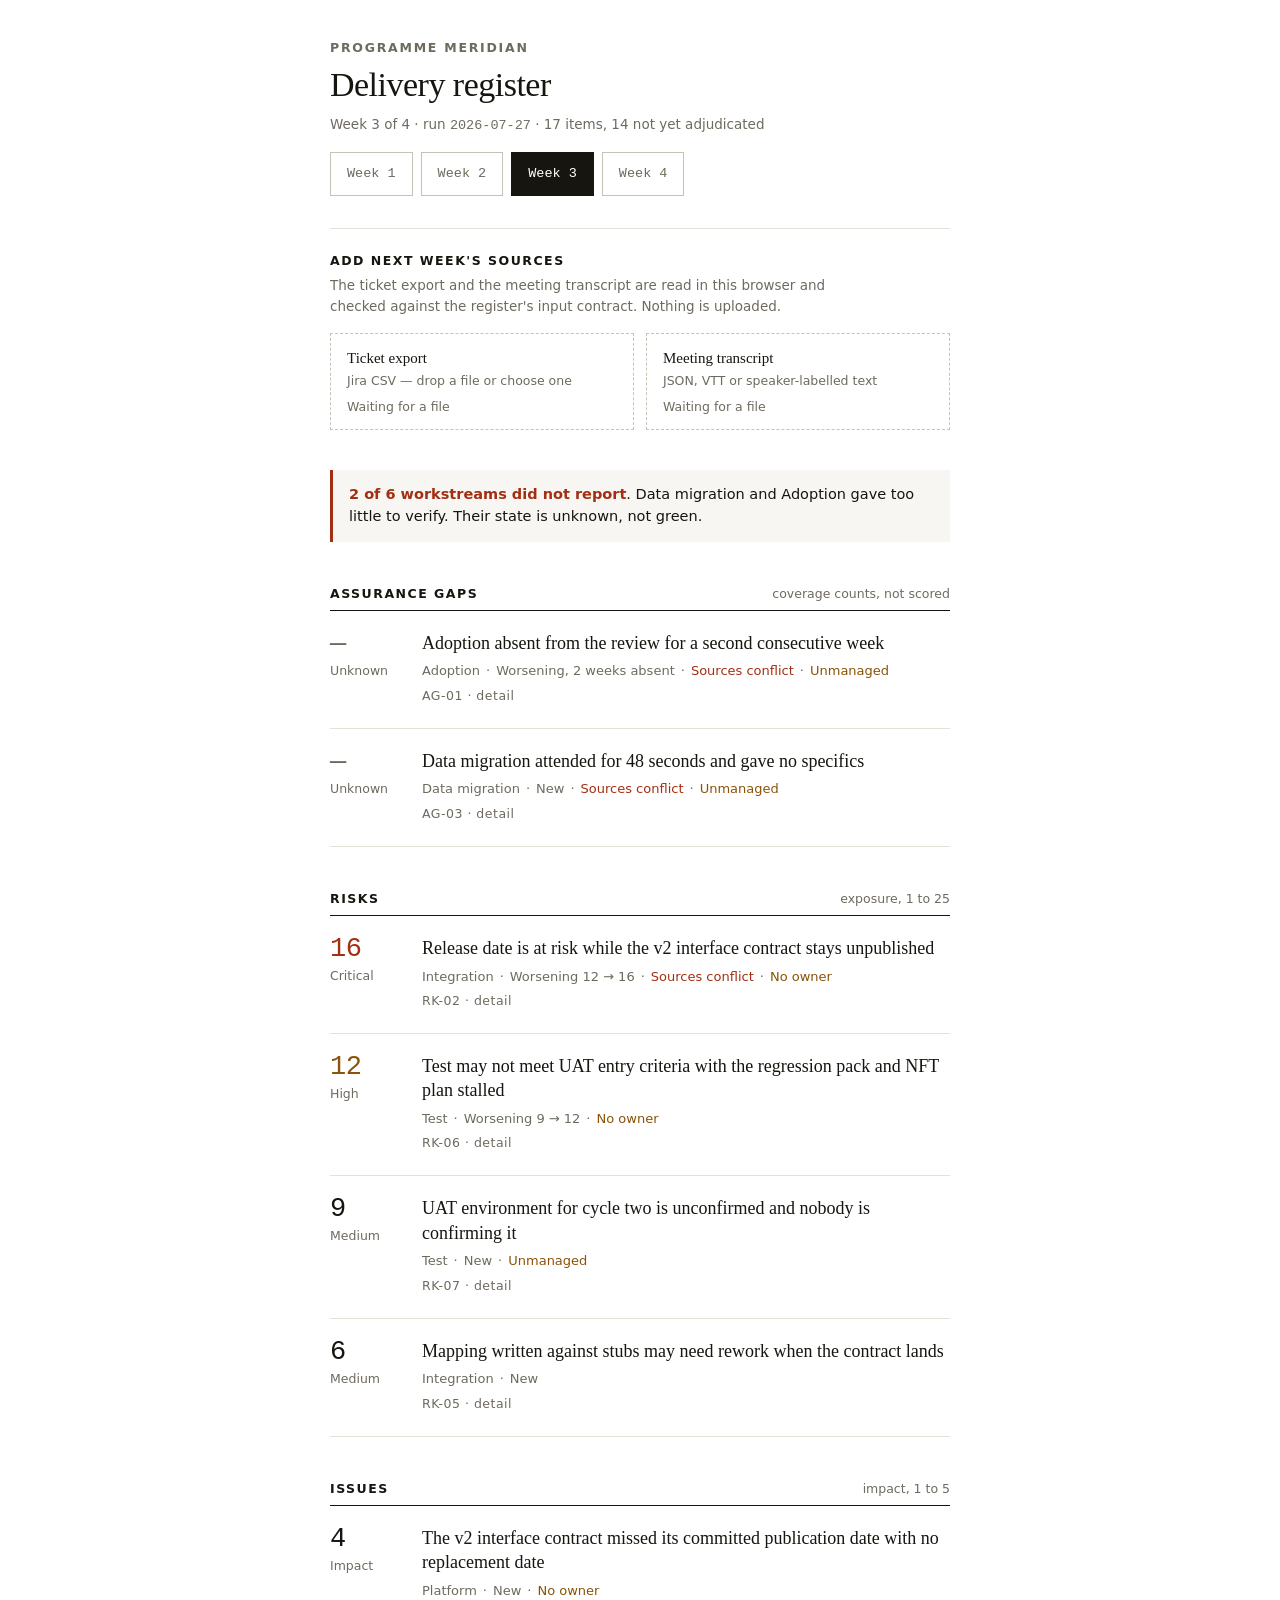
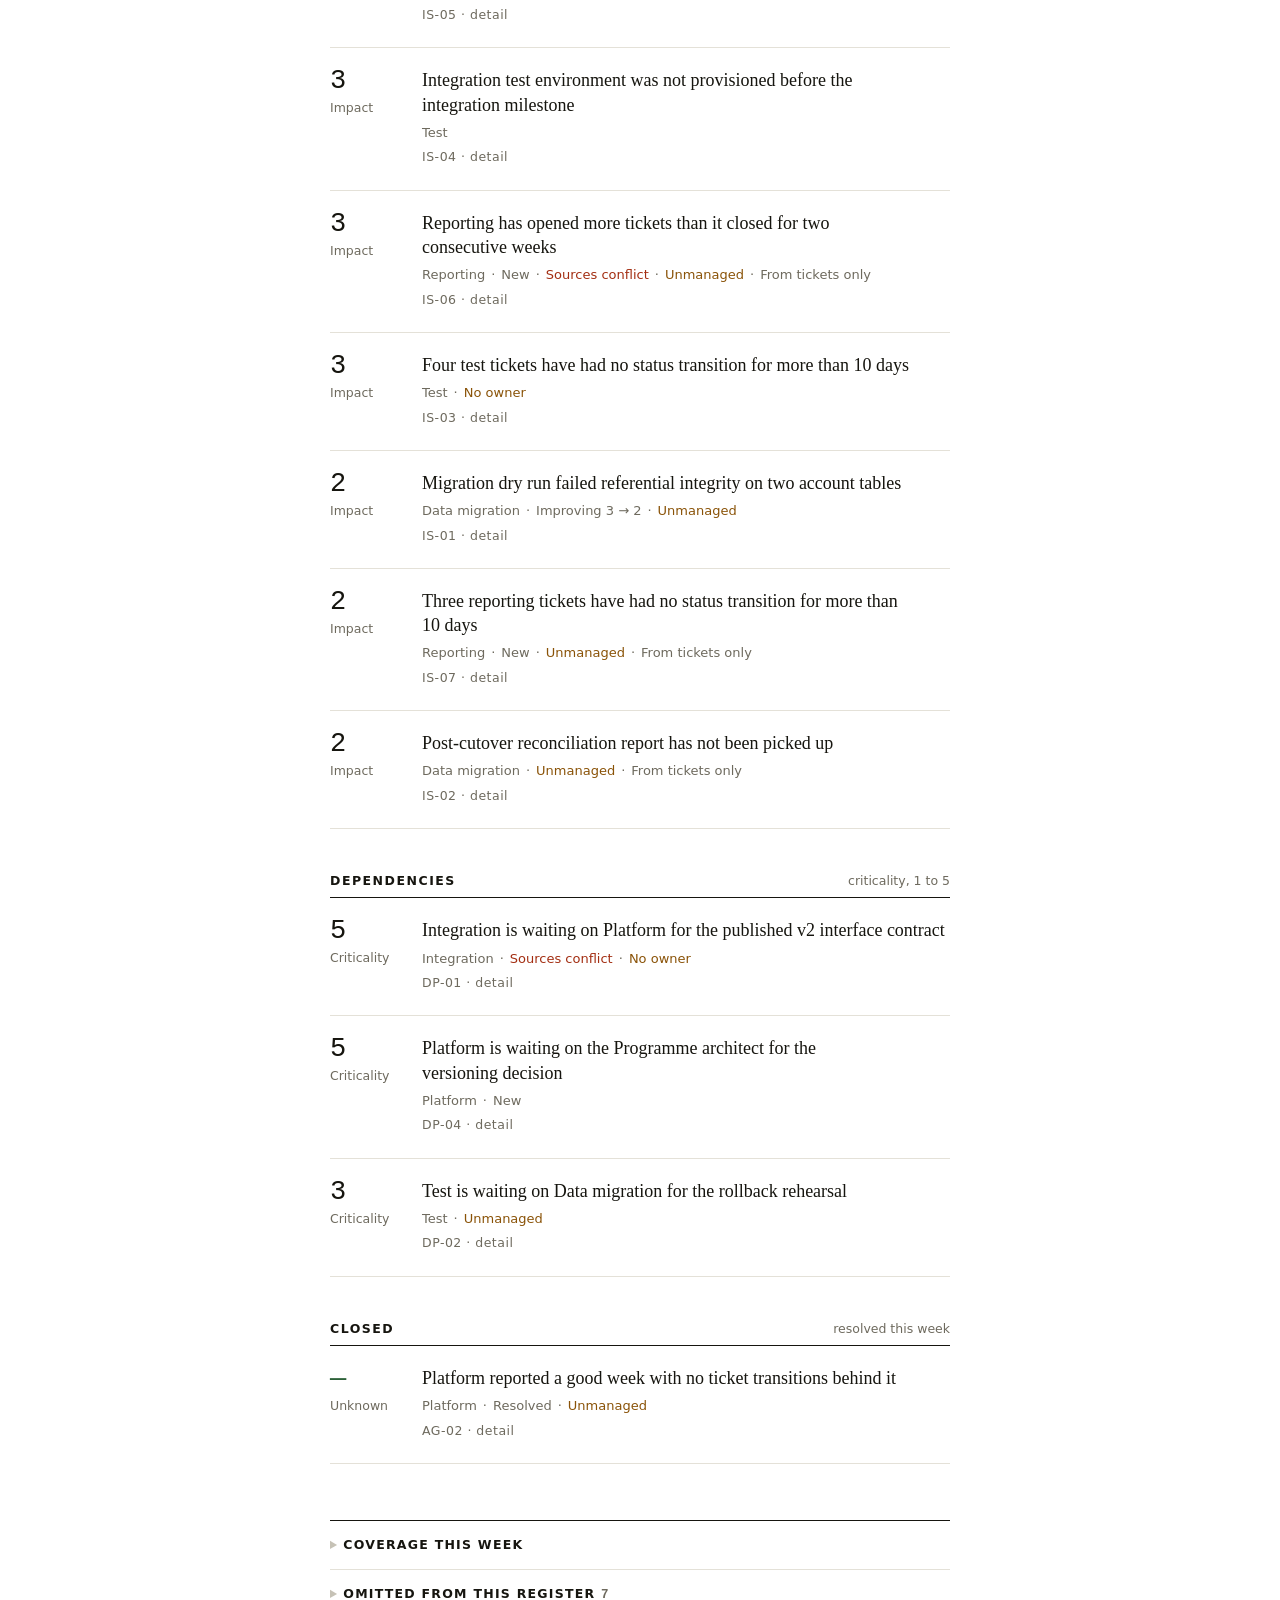
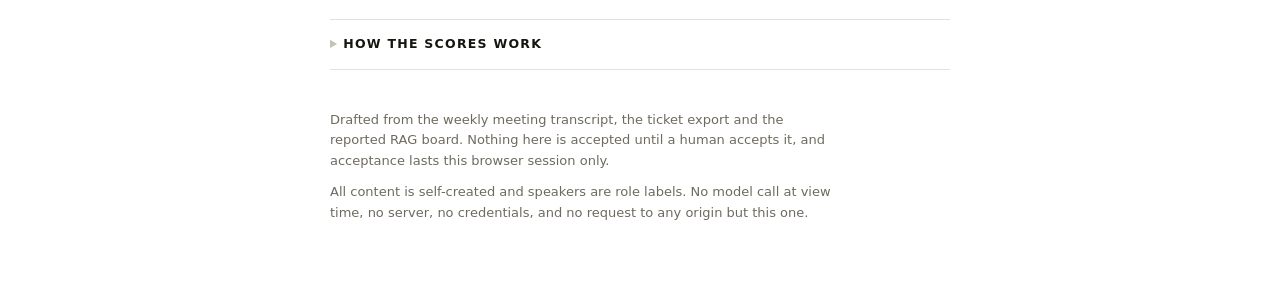
==== commit e7997915: "Read the sources in the browser, and say what can be found without a model The page presented four c" ====
--- a/risk-radar.html
+++ b/risk-radar.html
@@ -115,6 +115,96 @@
   border-color: var(--ink);
   color: var(--paper);
 }
+
+/* ── intake ─────────────────────────────────────────────────────────── */
+
+/* A working surface, so it needs edges the register does not: a drop target
+   has to look like one. Still hairlines, still square, still no fill. */
+.intake {
+  margin-top: 32px;
+  padding-top: 24px;
+  border-top: 1px solid var(--rule);
+  display: grid;
+  gap: 16px;
+  min-width: 0;
+}
+.intake__head { display: grid; gap: 6px; min-width: 0; }
+.intake__title {
+  font: 600 12.5px/1.3 var(--font-label);
+  letter-spacing: 0.12em;
+  text-transform: uppercase;
+}
+.intake__lede { font: 13.5px/1.55 var(--font-label); color: var(--ink-2); max-width: 62ch; }
+
+.intake__slots {
+  display: grid;
+  grid-template-columns: repeat(auto-fit, minmax(230px, 1fr));
+  gap: 12px;
+  min-width: 0;
+}
+.drop {
+  display: grid;
+  gap: 4px;
+  align-content: start;
+  min-height: 96px;
+  padding: 14px 16px;
+  border: 1px dashed var(--rule-firm);
+  background: var(--paper);
+  cursor: pointer;
+  min-width: 0;
+  max-width: 100%;
+}
+.drop:focus-within { outline: 2px solid var(--ink); outline-offset: 2px; }
+.drop.is-over { border-color: var(--ink); border-style: solid; background: var(--sunk); }
+.drop.is-ok { border-style: solid; border-color: var(--green); }
+.drop.is-warn { border-style: solid; border-color: var(--amber); }
+.drop.is-bad { border-style: solid; border-color: var(--red); }
+/* Visible to a keyboard and to assistive tech, invisible to layout: the
+   whole label is the target. */
+.drop__input {
+  position: absolute; width: 1px; height: 1px;
+  padding: 0; margin: -1px; overflow: hidden;
+  clip-path: inset(50%); white-space: nowrap;
+}
+.drop__name { font: 15px/1.35 var(--font-text); }
+.drop__hint { font: 12.5px/1.4 var(--font-label); color: var(--ink-2); }
+.drop__state { font: 12.5px/1.4 var(--font-label); color: var(--ink-2); margin-top: 4px; }
+.drop.is-ok .drop__state { color: var(--green); }
+.drop.is-warn .drop__state { color: var(--amber); }
+.drop.is-bad .drop__state { color: var(--red); }
+
+.intake__out:not(:empty) {
+  display: grid;
+  gap: 14px;
+  padding: 16px;
+  background: var(--sunk);
+  min-width: 0;
+}
+.read__head {
+  font: 600 12.5px/1.3 var(--font-label);
+  letter-spacing: 0.1em;
+  text-transform: uppercase;
+  color: var(--ink-2);
+}
+.read__list { display: grid; gap: 5px; min-width: 0; }
+.read__line { font: 13.5px/1.5 var(--font-label); min-width: 0; }
+.read__line.is-bad { color: var(--red); }
+.read__line.is-warn { color: var(--amber); }
+.read__line.is-ok { color: var(--green); }
+.read__line .u-num { font-size: 13px; }
+.read__note { font: 13px/1.55 var(--font-label); color: var(--ink-2); max-width: 62ch; }
+.read__actions { display: flex; flex-wrap: wrap; gap: 8px; min-width: 0; }
+.btn {
+  min-height: 44px;
+  padding: 0 16px;
+  border: 1px solid var(--ink);
+  background: var(--ink);
+  color: var(--paper);
+  font: 13px/1 var(--font-label);
+  cursor: pointer;
+}
+.btn--quiet { background: var(--paper); color: var(--ink); border-color: var(--rule-firm); }
+.btn[disabled] { opacity: 0.45; cursor: default; }
 
 /* ── the alert line ─────────────────────────────────────────────────── */
 
@@ -398,6 +488,38 @@
     <p class="head__sub" id="head-sub"></p>
     <nav class="weeks" id="weekbar" aria-label="Week"></nav>
   </header>
+
+  <!-- Sources are read in the browser. Everything the checks below do is
+       arithmetic over the two files; nothing is uploaded and no model is
+       called, because neither is available at view time. -->
+  <section class="intake" aria-labelledby="intake-h">
+    <div class="intake__head">
+      <h2 class="intake__title" id="intake-h">Add next week's sources</h2>
+      <p class="intake__lede">The ticket export and the meeting transcript are read in this browser and checked against the register's input contract. Nothing is uploaded.</p>
+    </div>
+
+    <div class="intake__slots">
+      <label class="drop" data-kind="tickets">
+        <input type="file" class="drop__input" id="in-tickets" accept=".csv,text/csv">
+        <span class="drop__name">Ticket export</span>
+        <span class="drop__hint">Jira CSV — drop a file or choose one</span>
+        <span class="drop__state" id="state-tickets">Waiting for a file</span>
+      </label>
+
+      <label class="drop" data-kind="transcript">
+        <input type="file" class="drop__input" id="in-transcript" accept=".json,.vtt,.txt,application/json,text/plain">
+        <span class="drop__name">Meeting transcript</span>
+        <span class="drop__hint">JSON, VTT or speaker-labelled text</span>
+        <span class="drop__state" id="state-transcript">Waiting for a file</span>
+      </label>
+    </div>
+
+    <div class="intake__out" id="intake-out"></div>
+
+    <noscript>
+      <p class="intake__lede">Reading and checking the files happens in this browser, so that part needs JavaScript. The register below does not.</p>
+    </noscript>
+  </section>
 
   <!-- One line, shown only when a workstream fell under the airtime floor or
        recorded no ticket movement. It is the first thing a delivery manager
@@ -1234,6 +1356,374 @@
     }));
   }
 
+  // ── intake ───────────────────────────────────────────────────────────
+
+  /* Two files, read in the browser. What can be derived without a model is
+     derived here and shown: the coverage numbers, and the three detections
+     that run over the export alone. What needs a model — classifying each
+     finding and scoring it against the anchors — is a two-pass run made
+     offline, because there is no model and no server at view time. The
+     button hands over exactly the input that run expects. */
+
+  var CSV_COLUMNS = ["ticket_id", "workstream", "title", "status", "assignee_role",
+                     "created_date", "status_changed_date", "due_date", "blocked_by"];
+  var CLOSED_STATUSES = ["done", "closed", "resolved", "complete", "completed"];
+  var STALE_DAYS = 10;
+  var STALE_MIN = 3;
+  var GROWTH_MIN_EXCESS = 3;
+
+  var intake = { tickets: null, transcript: null };
+
+  function parseCsvRows(text) {
+    // Quoted fields may contain commas, quotes and newlines, so this walks
+    // the text rather than splitting it.
+    var rows = [], row = [], field = "", quoted = false, i = 0;
+    text = text.replace(/^﻿/, "").replace(/\r\n?/g, "\n");
+    for (; i < text.length; i++) {
+      var c = text[i];
+      if (quoted) {
+        if (c === '"') {
+          if (text[i + 1] === '"') { field += '"'; i++; }
+          else quoted = false;
+        } else field += c;
+      } else if (c === '"') quoted = true;
+      else if (c === ",") { row.push(field); field = ""; }
+      else if (c === "\n") { row.push(field); rows.push(row); row = []; field = ""; }
+      else field += c;
+    }
+    if (field.length || row.length) { row.push(field); rows.push(row); }
+    return rows.filter(function (r) { return r.length > 1 || (r[0] || "").trim(); });
+  }
+
+  function readTickets(text) {
+    var rows = parseCsvRows(text);
+    if (!rows.length) throw new Error("the file is empty");
+    var head = rows[0].map(function (h) { return h.trim().toLowerCase().replace(/\s+/g, "_"); });
+    var missing = CSV_COLUMNS.filter(function (c) { return head.indexOf(c) < 0; });
+    var records = rows.slice(1).map(function (r) {
+      var o = {};
+      head.forEach(function (k, n) { o[k] = (r[n] === undefined ? "" : r[n]).trim(); });
+      return o;
+    }).filter(function (o) { return o.ticket_id; });
+    return { rows: records, columns: head, missing: missing };
+  }
+
+  var TIME_LINE = /^\s*(?:\[)?(\d{1,2}:\d{2}(?::\d{2})?)(?:\])?\s+([^:]{2,48}?)\s*:\s*(.+)$/;
+  var VTT_CUE = /^(\d{1,2}:\d{2}(?::\d{2})?)[.,]?\d*\s*-->/;
+
+  function readTranscript(text, name) {
+    if (/\.json$/i.test(name) || /^\s*\{/.test(text)) {
+      var doc = JSON.parse(text);
+      if (!doc.lines) throw new Error("no lines array");
+      return { doc: doc, format: "json" };
+    }
+    // VTT or speaker-labelled text: keep whatever carries a time and a name.
+    var lines = [], pending = null, n = 0;
+    text.replace(/\r\n?/g, "\n").split("\n").forEach(function (raw) {
+      var cue = VTT_CUE.exec(raw);
+      if (cue) { pending = cue[1]; return; }
+      var m = TIME_LINE.exec(raw);
+      if (m) {
+        lines.push({ line: ++n, timestamp: m[1], speaker: m[2].trim(), text: m[3].trim(), workstream: null });
+        pending = null;
+        return;
+      }
+      var named = /^\s*([^:]{2,48}?)\s*:\s*(.+)$/.exec(raw);
+      if (named && pending) {
+        lines.push({ line: ++n, timestamp: pending, speaker: named[1].trim(), text: named[2].trim(), workstream: null });
+        pending = null;
+      }
+    });
+    if (!lines.length) throw new Error("no speaker-labelled lines with timestamps");
+    return { doc: { lines: lines, airtime_seconds: {}, duration_seconds: null }, format: /\.vtt$/i.test(name) ? "vtt" : "text" };
+  }
+
+  function isClosed(status) {
+    return CLOSED_STATUSES.indexOf(String(status).trim().toLowerCase()) >= 0;
+  }
+
+  function toDate(s) {
+    var m = /^(\d{4})-(\d{2})-(\d{2})/.exec(String(s || "").trim());
+    return m ? Date.UTC(+m[1], +m[2] - 1, +m[3]) : null;
+  }
+
+  function windowEnd() {
+    if (intake.transcript && intake.transcript.doc.date && toDate(intake.transcript.doc.date)) {
+      return toDate(intake.transcript.doc.date);
+    }
+    var latest = null;
+    (intake.tickets ? intake.tickets.rows : []).forEach(function (t) {
+      [t.status_changed_date, t.created_date].forEach(function (d) {
+        var v = toDate(d);
+        if (v !== null && (latest === null || v > latest)) latest = v;
+      });
+    });
+    return latest;
+  }
+
+  /* The same derivations tools/corpus_stats.py runs over the committed
+     corpus, applied to whatever was just dropped in. */
+  function derive() {
+    var end = windowEnd();
+    if (end === null || !intake.tickets) return null;
+    var day = 86400000;
+    var windows = [0, 1, 2].map(function (back) {
+      return { end: end - back * 7 * day, start: end - (back * 7 + 6) * day };
+    });
+
+    var streams = {};
+    function bucket(ws) {
+      if (!streams[ws]) {
+        streams[ws] = { transitions: 0, opened: [0, 0, 0], closed: [0, 0, 0], stale: [], airtime: 0, spoke: false };
+      }
+      return streams[ws];
+    }
+
+    intake.tickets.rows.forEach(function (t) {
+      var ws = t.workstream || "(unlabelled)";
+      var b = bucket(ws);
+      var moved = toDate(t.status_changed_date);
+      var made = toDate(t.created_date);
+      windows.forEach(function (w, n) {
+        if (made !== null && made >= w.start && made <= w.end) b.opened[n] += 1;
+        if (moved !== null && moved >= w.start && moved <= w.end) {
+          if (n === 0) b.transitions += 1;
+          if (isClosed(t.status)) b.closed[n] += 1;
+        }
+      });
+      if (moved !== null && !isClosed(t.status)) {
+        var days = Math.round((end - moved) / day);
+        if (days > STALE_DAYS) b.stale.push({ id: t.ticket_id, days: days });
+      }
+    });
+
+    if (intake.transcript) {
+      var doc = intake.transcript.doc;
+      Object.keys(doc.airtime_seconds || {}).forEach(function (ws) {
+        bucket(ws).airtime = doc.airtime_seconds[ws];
+        bucket(ws).spoke = doc.airtime_seconds[ws] > 0;
+      });
+      (doc.lines || []).forEach(function (l) {
+        if (l.workstream) bucket(l.workstream).spoke = true;
+      });
+    }
+
+    var detections = { staleness: [], growth: [], claimed: [], quiet: [] };
+    Object.keys(streams).forEach(function (ws) {
+      var b = streams[ws];
+      if (b.stale.length >= STALE_MIN) {
+        b.stale.sort(function (x, y) { return y.days - x.days; });
+        detections.staleness.push({ ws: ws, n: b.stale.length, worst: b.stale[0] });
+      }
+      var grew = [0, 1].every(function (n) { return b.opened[n] - b.closed[n] >= GROWTH_MIN_EXCESS; });
+      if (grew) detections.growth.push({ ws: ws, this_week: b.opened[0] + "/" + b.closed[0], last_week: b.opened[1] + "/" + b.closed[1] });
+      if (b.spoke && b.transitions === 0) detections.claimed.push({ ws: ws });
+      if (intake.transcript && (b.airtime < AIRTIME_FLOOR || b.transitions === 0)) {
+        detections.quiet.push({ ws: ws, airtime: b.airtime, transitions: b.transitions });
+      }
+    });
+
+    return { end: end, streams: streams, detections: detections,
+             windowLabel: new Date(windows[0].start).toISOString().slice(0, 10) + " to " +
+                          new Date(end).toISOString().slice(0, 10) };
+  }
+
+  function setSlot(kind, tone, message) {
+    var label = document.querySelector('.drop[data-kind="' + kind + '"]');
+    var state = document.getElementById("state-" + kind);
+    if (!label || !state) return;
+    label.classList.remove("is-ok", "is-warn", "is-bad", "is-over");
+    if (tone) label.classList.add("is-" + tone);
+    state.textContent = message;
+  }
+
+  function line(tone, parts) {
+    return el("p", { class: "read__line" + (tone ? " is-" + tone : "") }, parts);
+  }
+
+  function renderIntake() {
+    var out = clear(document.getElementById("intake-out"));
+    if (!intake.tickets && !intake.transcript) return;
+
+    var checks = el("div", { class: "read__list" });
+
+    if (intake.tickets) {
+      var t = intake.tickets;
+      checks.appendChild(line(t.missing.length ? "bad" : "ok", [
+        el("span", { class: "u-num", text: String(t.rows.length) }),
+        " ticket rows read. " + (t.missing.length
+          ? "Missing required column" + (t.missing.length > 1 ? "s" : "") + ": " + t.missing.join(", ") + "."
+          : "All nine required columns present.")
+      ]));
+    }
+
+    if (intake.transcript) {
+      var d = intake.transcript.doc;
+      var labelled = d.lines.filter(function (l) { return l.speaker && l.timestamp; }).length;
+      checks.appendChild(line(labelled === d.lines.length ? "ok" : "warn", [
+        el("span", { class: "u-num", text: String(d.lines.length) }),
+        " transcript lines read as " + intake.transcript.format + ". " +
+        labelled + " carry a speaker and a timestamp."
+      ]));
+      var air = Object.keys(d.airtime_seconds || {}).length;
+      if (!air) {
+        checks.appendChild(line("warn", [
+          "No per-workstream airtime in the file, so coverage cannot be measured. " +
+          "Add airtime_seconds, or attribute lines to a workstream."
+        ]));
+      } else if (d.duration_seconds) {
+        var total = Object.keys(d.airtime_seconds).reduce(function (a, k) { return a + d.airtime_seconds[k]; }, 0);
+        checks.appendChild(line(total <= d.duration_seconds ? "ok" : "bad", [
+          "Airtime totals ", el("span", { class: "u-num", text: mmss(total) }),
+          " against a " + mmss(d.duration_seconds) + " meeting."
+        ]));
+      }
+    }
+
+    append(out, [el("h3", { class: "read__head", text: "What the files say" }), checks]);
+
+    var d2 = derive();
+    if (d2) {
+      var found = el("div", { class: "read__list" });
+      var det = d2.detections;
+
+      det.quiet.forEach(function (q) {
+        found.appendChild(line("bad", [
+          wsLabel(q.ws) + " is under the coverage floor — ",
+          el("span", { class: "u-num", text: mmss(q.airtime) }), " of airtime, ",
+          el("span", { class: "u-num", text: String(q.transitions) }),
+          " ticket transitions. Its state is unknown, not green."
+        ]));
+      });
+      det.claimed.forEach(function (c) {
+        found.appendChild(line("warn", [
+          wsLabel(c.ws) + " spoke this week and recorded no ticket movement at all."
+        ]));
+      });
+      det.growth.forEach(function (g) {
+        found.appendChild(line("warn", [
+          wsLabel(g.ws) + " opened more than it closed two weeks running — ",
+          el("span", { class: "u-num", text: g.last_week }), " then ",
+          el("span", { class: "u-num", text: g.this_week }), " opened against closed."
+        ]));
+      });
+      det.staleness.forEach(function (st) {
+        found.appendChild(line("warn", [
+          wsLabel(st.ws) + " has ", el("span", { class: "u-num", text: String(st.n) }),
+          " tickets with no transition in over " + STALE_DAYS + " days, the oldest ",
+          el("span", { class: "u-num", text: st.worst.id }), " at ",
+          el("span", { class: "u-num", text: String(st.worst.days) }), " days."
+        ]));
+      });
+
+      if (!found.childNodes.length) {
+        found.appendChild(line("ok", ["Nothing the export alone can see. The three detections found no material signal in " + d2.windowLabel + "."]));
+      }
+
+      append(out, [
+        el("h3", { class: "read__head", text: "Found without a model, from " + d2.windowLabel }),
+        found
+      ]);
+    }
+
+    var ready = intake.tickets && !intake.tickets.missing.length && intake.transcript;
+    var run = el("button", { type: "button", class: "btn", id: "intake-run", disabled: !ready },
+                 "Download the run input");
+    run.addEventListener("click", downloadBundle);
+
+    var reset = el("button", { type: "button", class: "btn btn--quiet" }, "Clear");
+    reset.addEventListener("click", function () {
+      intake = { tickets: null, transcript: null };
+      ["tickets", "transcript"].forEach(function (k) {
+        var input = document.getElementById("in-" + k);
+        if (input) input.value = "";
+        setSlot(k, null, "Waiting for a file");
+      });
+      renderIntake();
+    });
+
+    append(out, [
+      el("p", { class: "read__note" },
+        ready
+          ? ["Classifying each finding and scoring it against the anchors needs a model, and there is none at view time — no key, no server, no call. " +
+             "The two prompt passes run offline against this file, and their output is committed as the week's register."]
+          : ["Add both files to prepare a run. What is shown above needed no model; classification and scoring do."]),
+      el("div", { class: "read__actions" }, [run, reset])
+    ]);
+  }
+
+  function downloadBundle() {
+    var d = derive();
+    var payload = {
+      generated: "Risk Radar intake, in-browser",
+      window: d ? d.windowLabel : null,
+      transcript: intake.transcript ? intake.transcript.doc : null,
+      tickets: intake.tickets ? intake.tickets.rows : [],
+      derived: d ? { by_workstream: d.streams, detections: d.detections } : null,
+      next: "Run prompts/1-extract-classify.md then prompts/2-score.md over this file, then score.py."
+    };
+    var blob = new Blob([JSON.stringify(payload, null, 2)], { type: "application/json" });
+    var url = URL.createObjectURL(blob);
+    var a = document.createElement("a");
+    a.href = url;
+    a.download = "risk-radar-run-input.json";
+    document.body.appendChild(a);
+    a.click();
+    document.body.removeChild(a);
+    setTimeout(function () { URL.revokeObjectURL(url); }, 1000);
+  }
+
+  function takeFile(kind, file) {
+    if (!file) return;
+    setSlot(kind, null, "Reading " + file.name + "…");
+    var reader = new FileReader();
+    reader.onload = function () {
+      try {
+        if (kind === "tickets") {
+          intake.tickets = readTickets(String(reader.result));
+          setSlot(kind, intake.tickets.missing.length ? "bad" : "ok",
+                  file.name + " — " + intake.tickets.rows.length + " rows");
+        } else {
+          intake.transcript = readTranscript(String(reader.result), file.name);
+          setSlot(kind, "ok", file.name + " — " + intake.transcript.doc.lines.length + " lines");
+        }
+      } catch (e) {
+        if (kind === "tickets") intake.tickets = null; else intake.transcript = null;
+        setSlot(kind, "bad", file.name + " — could not be read: " + e.message);
+      }
+      renderIntake();
+    };
+    reader.onerror = function () { setSlot(kind, "bad", "could not be read"); };
+    reader.readAsText(file);
+  }
+
+  function bindIntake() {
+    ["tickets", "transcript"].forEach(function (kind) {
+      var label = document.querySelector('.drop[data-kind="' + kind + '"]');
+      var input = document.getElementById("in-" + kind);
+      if (!label || !input) return;
+
+      input.addEventListener("change", function () { takeFile(kind, input.files[0]); });
+
+      ["dragenter", "dragover"].forEach(function (ev) {
+        label.addEventListener(ev, function (e) {
+          e.preventDefault();
+          label.classList.add("is-over");
+        });
+      });
+      ["dragleave", "dragend"].forEach(function (ev) {
+        label.addEventListener(ev, function () { label.classList.remove("is-over"); });
+      });
+      label.addEventListener("drop", function (e) {
+        e.preventDefault();
+        label.classList.remove("is-over");
+        if (e.dataTransfer && e.dataTransfer.files && e.dataTransfer.files[0]) {
+          takeFile(kind, e.dataTransfer.files[0]);
+        }
+      });
+    });
+  }
+
   // ── delegation and hydration ─────────────────────────────────────────
 
   /* Every control is reached by delegation, so the same handlers drive markup
@@ -1355,6 +1845,7 @@
 
   function start() {
     bindControls();
+    bindIntake();
     var week = weekFromHash() || staticWeek() || 3;
     if (staticWeek() === week) {
       currentWeek = week;
